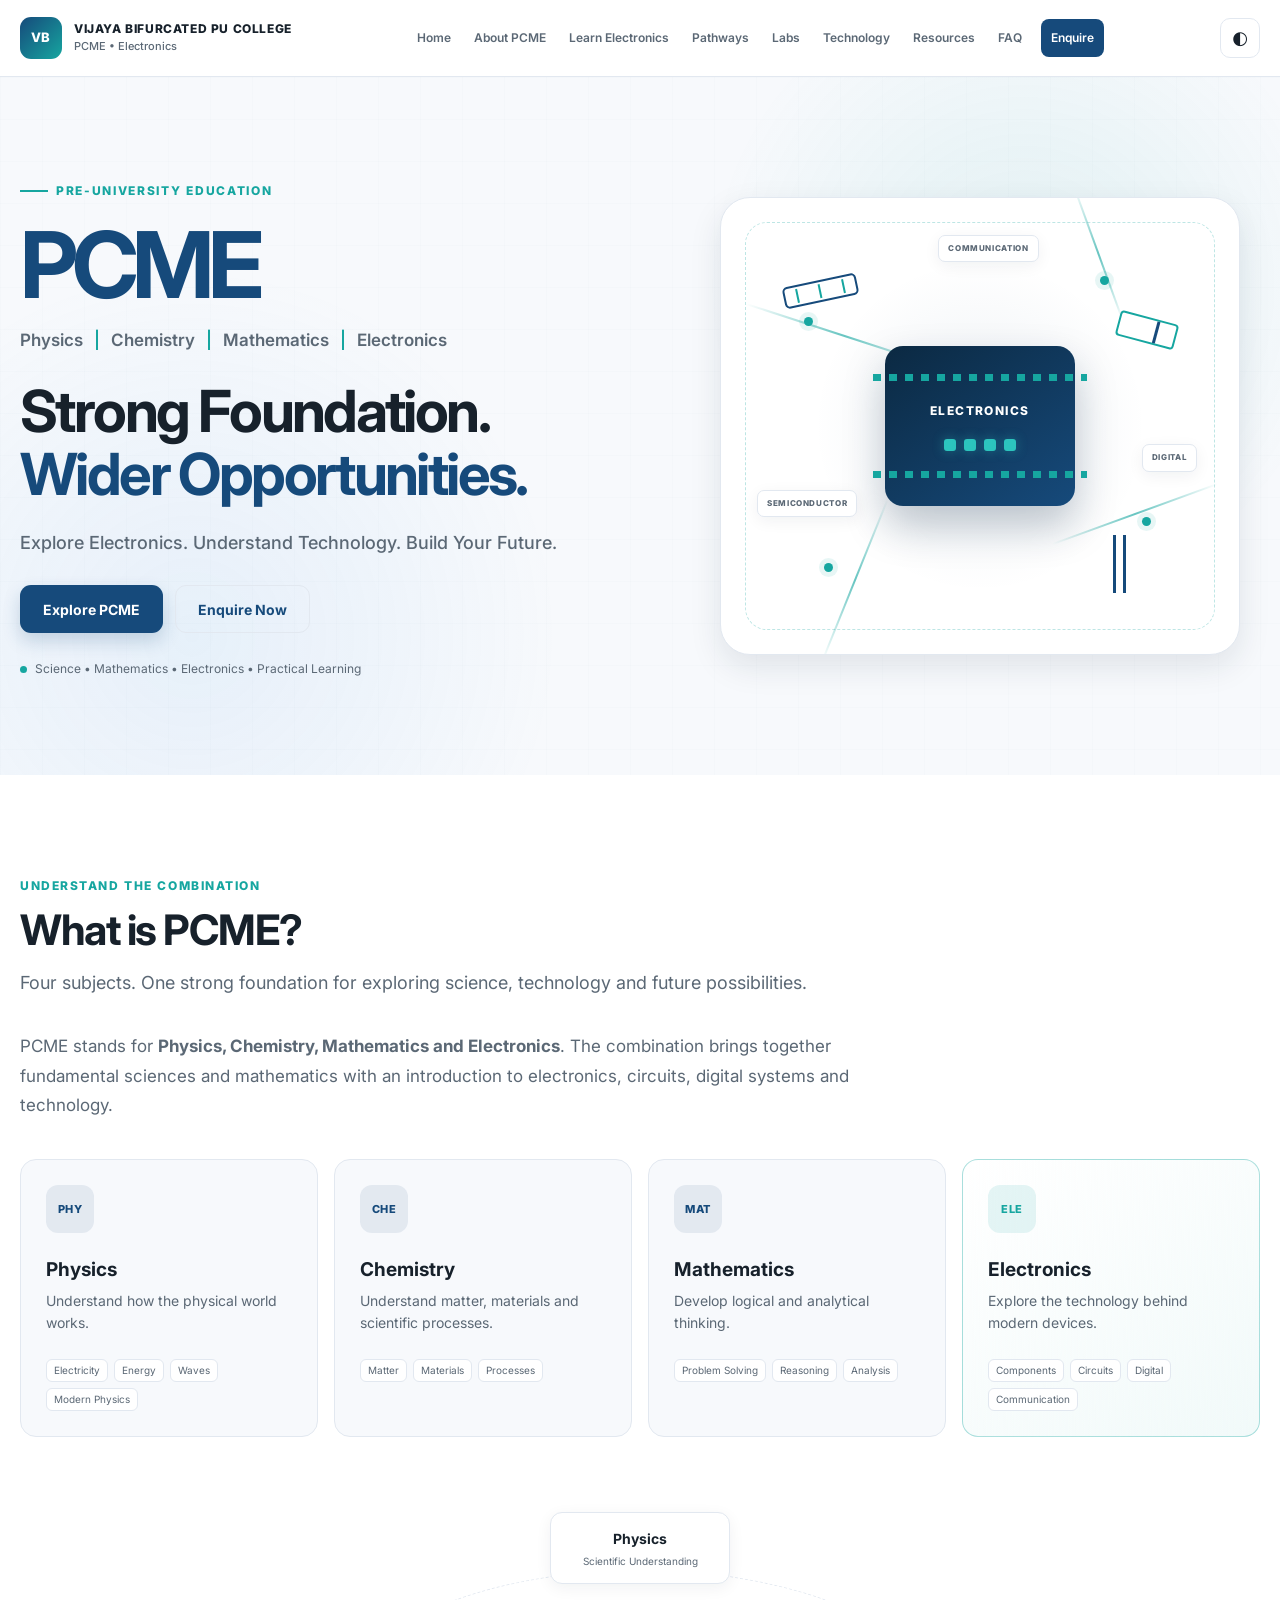
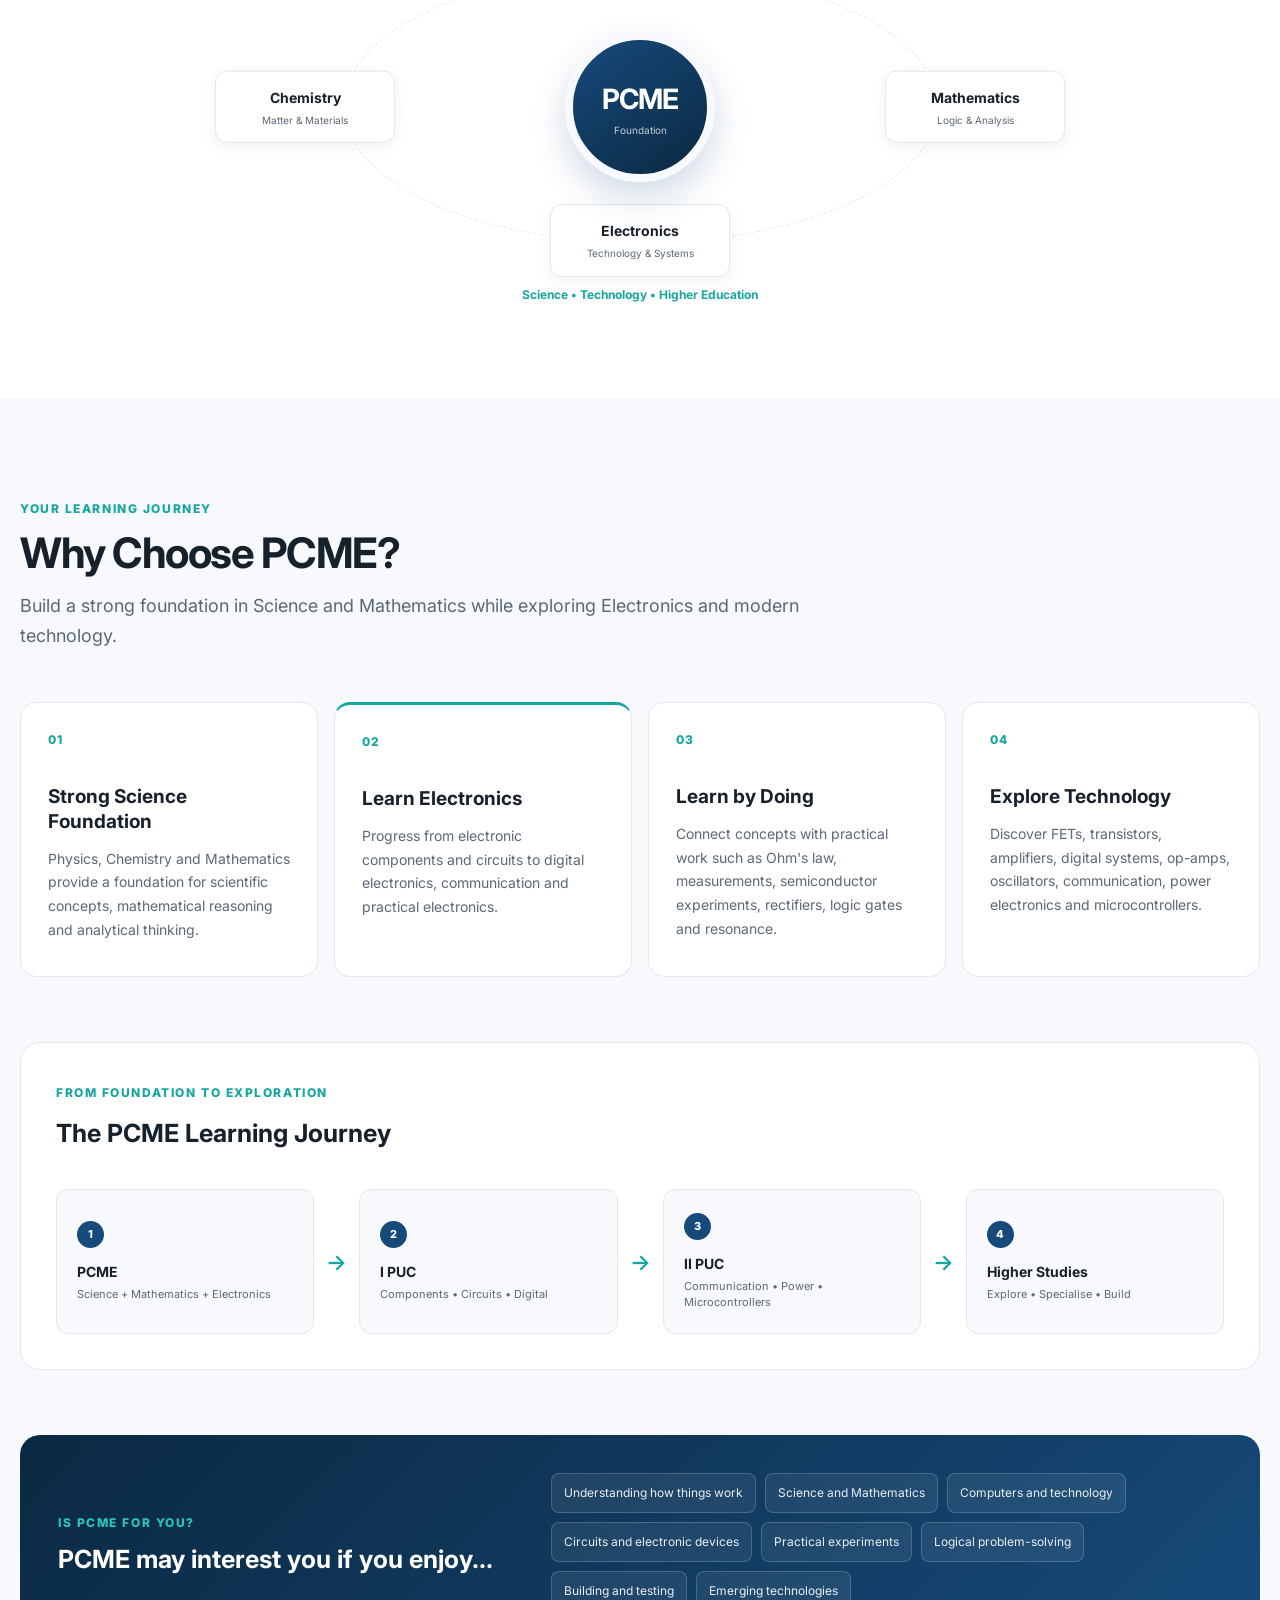
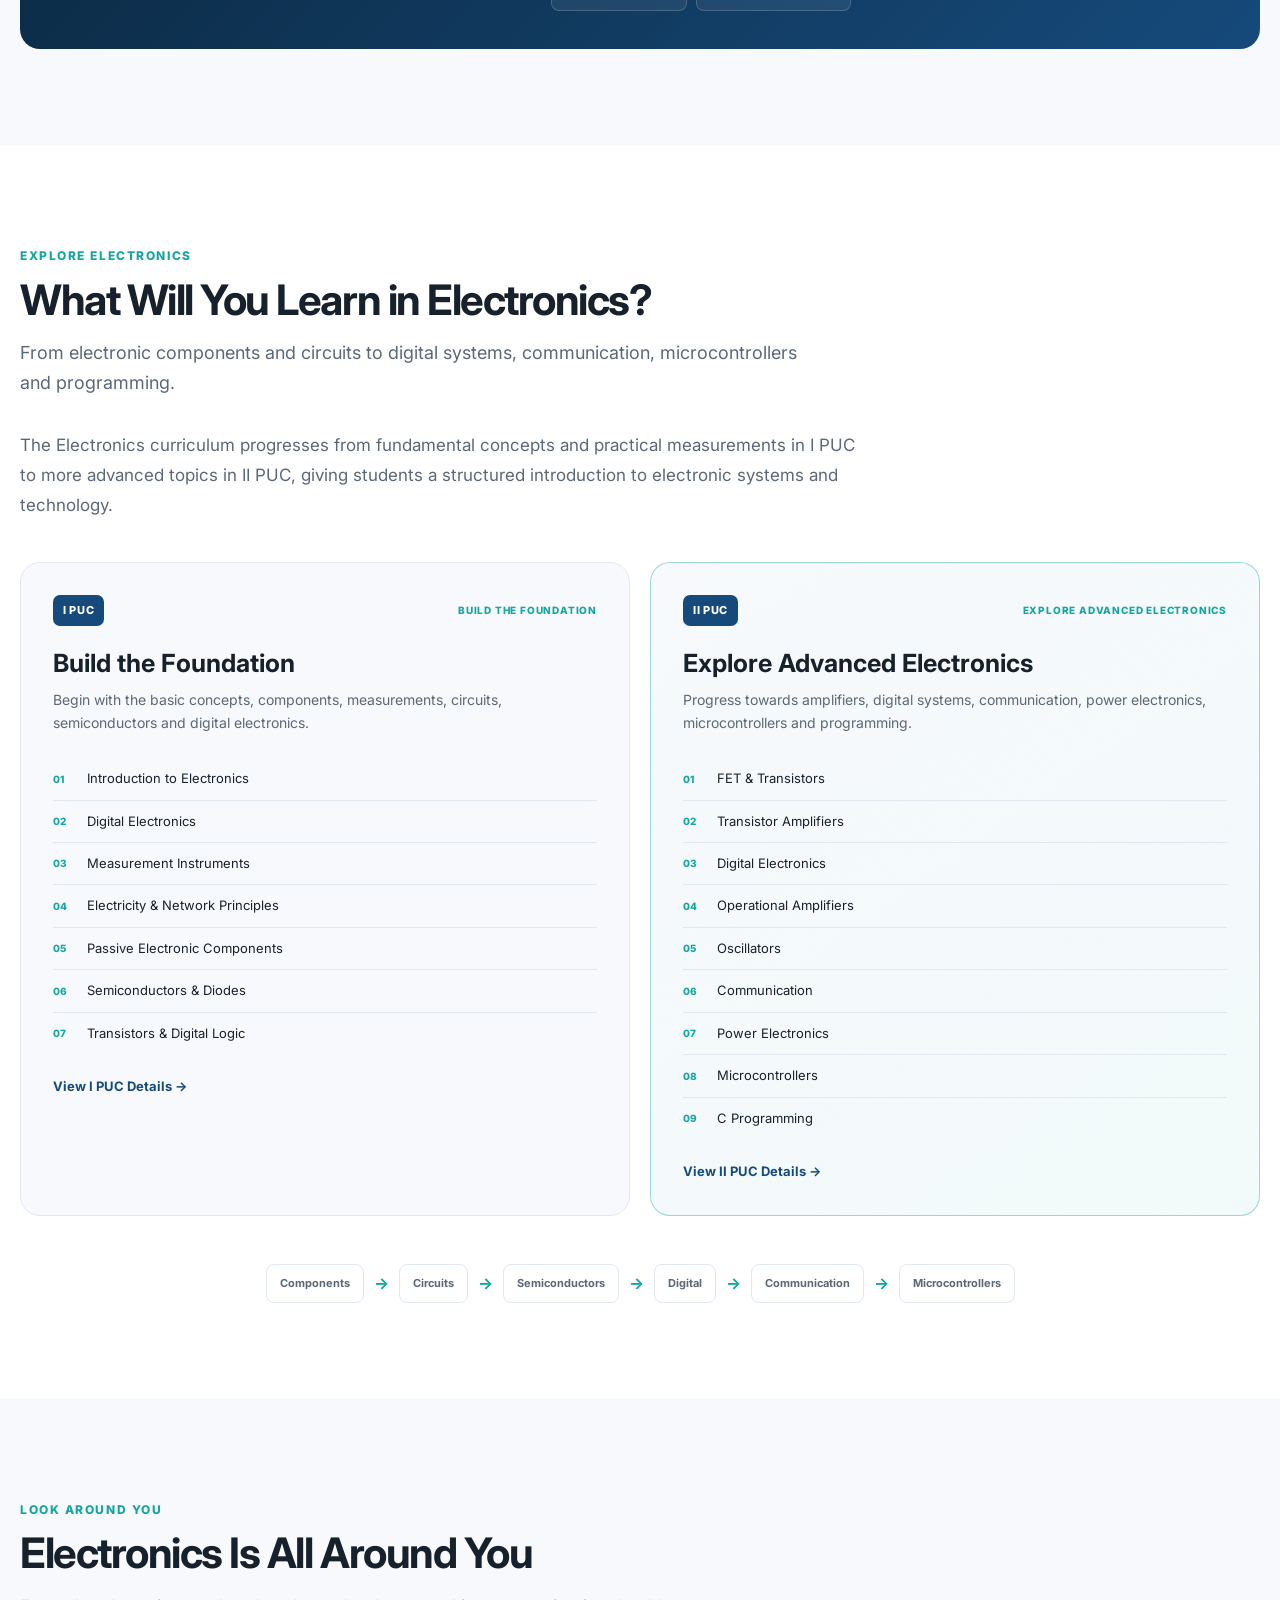
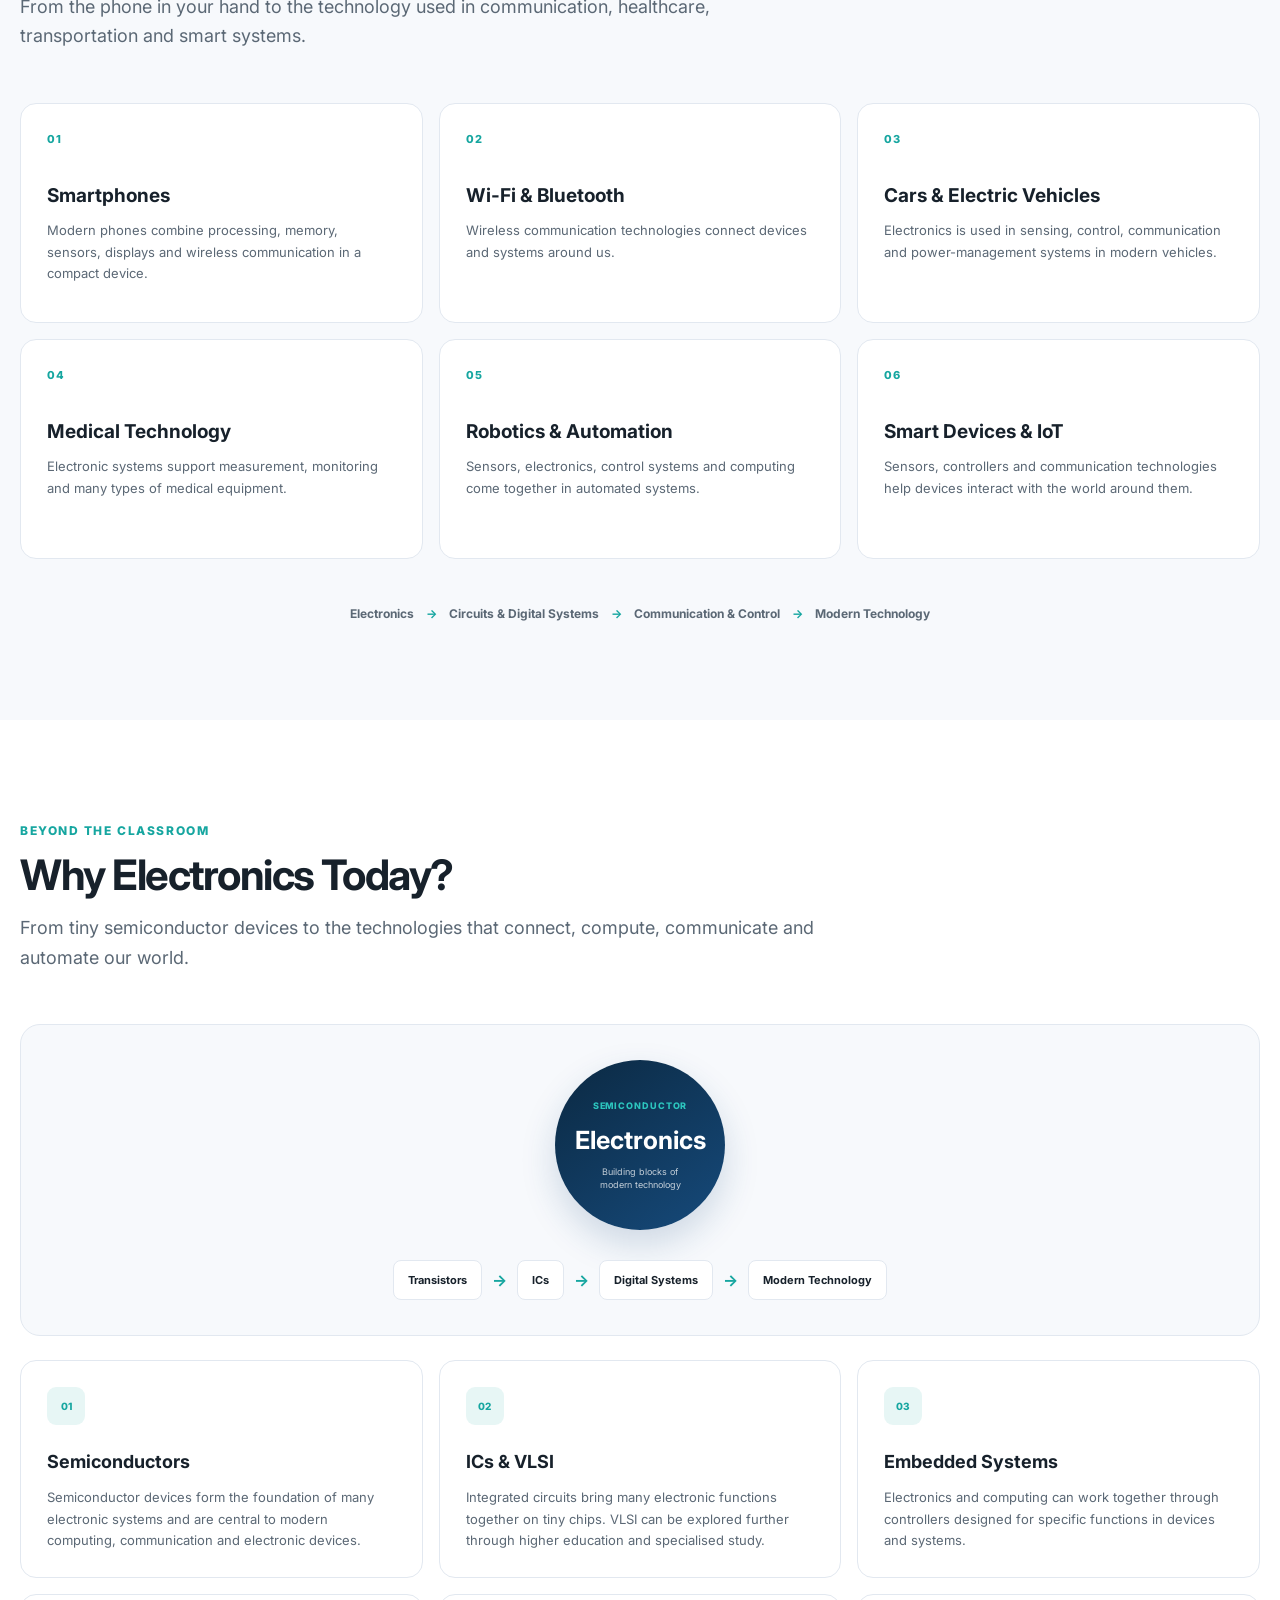
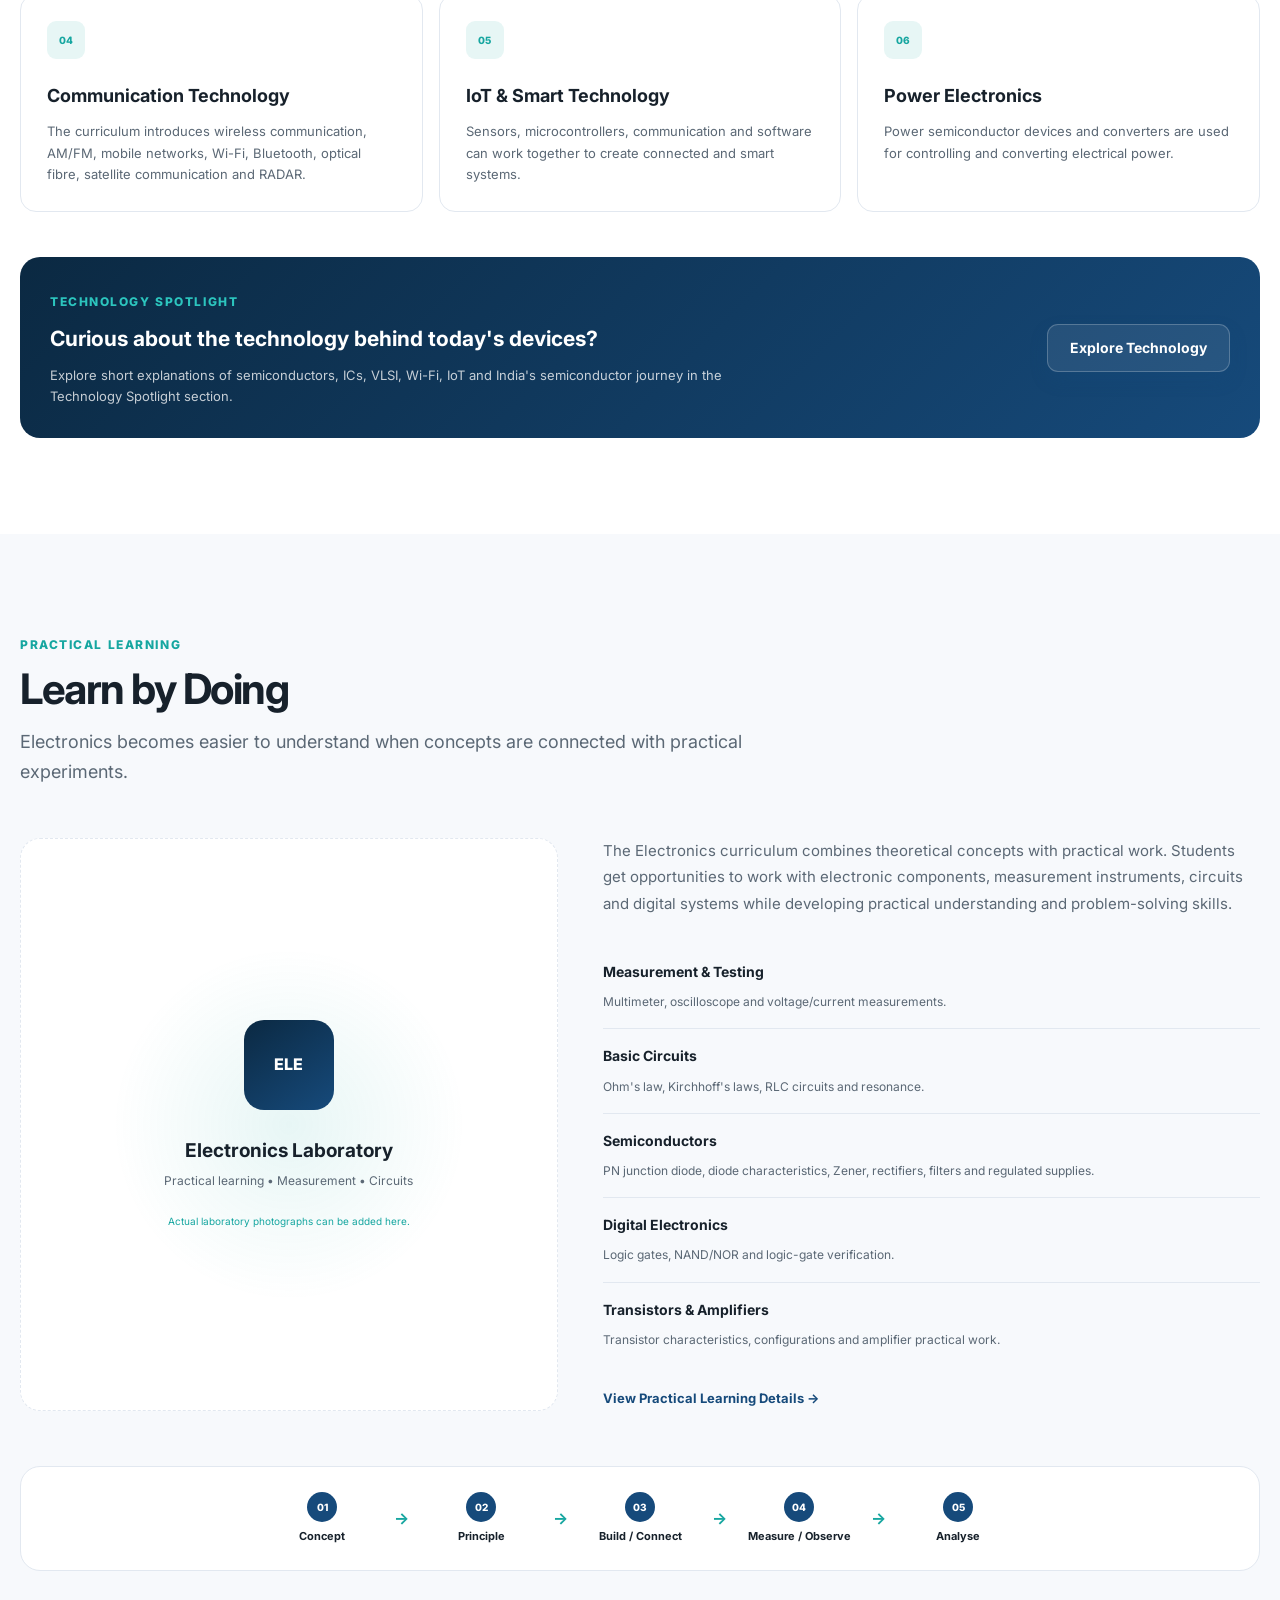
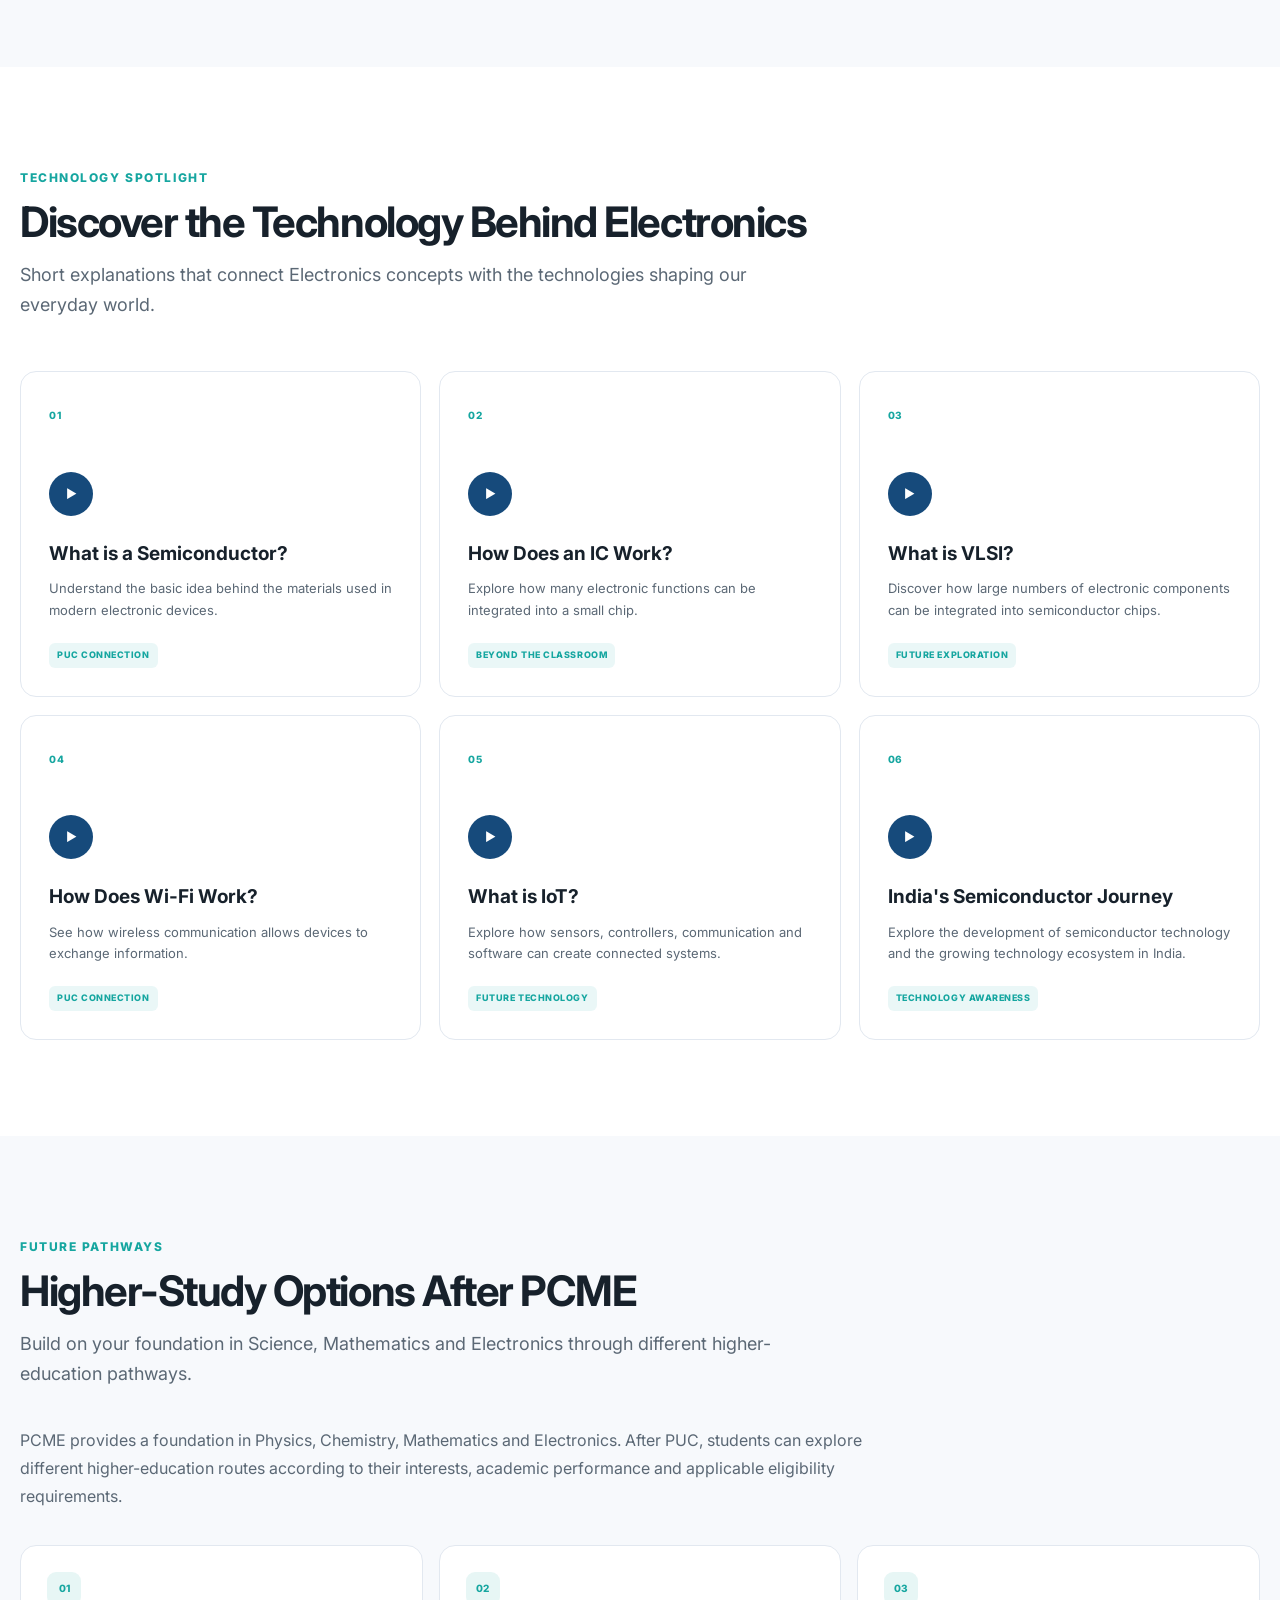
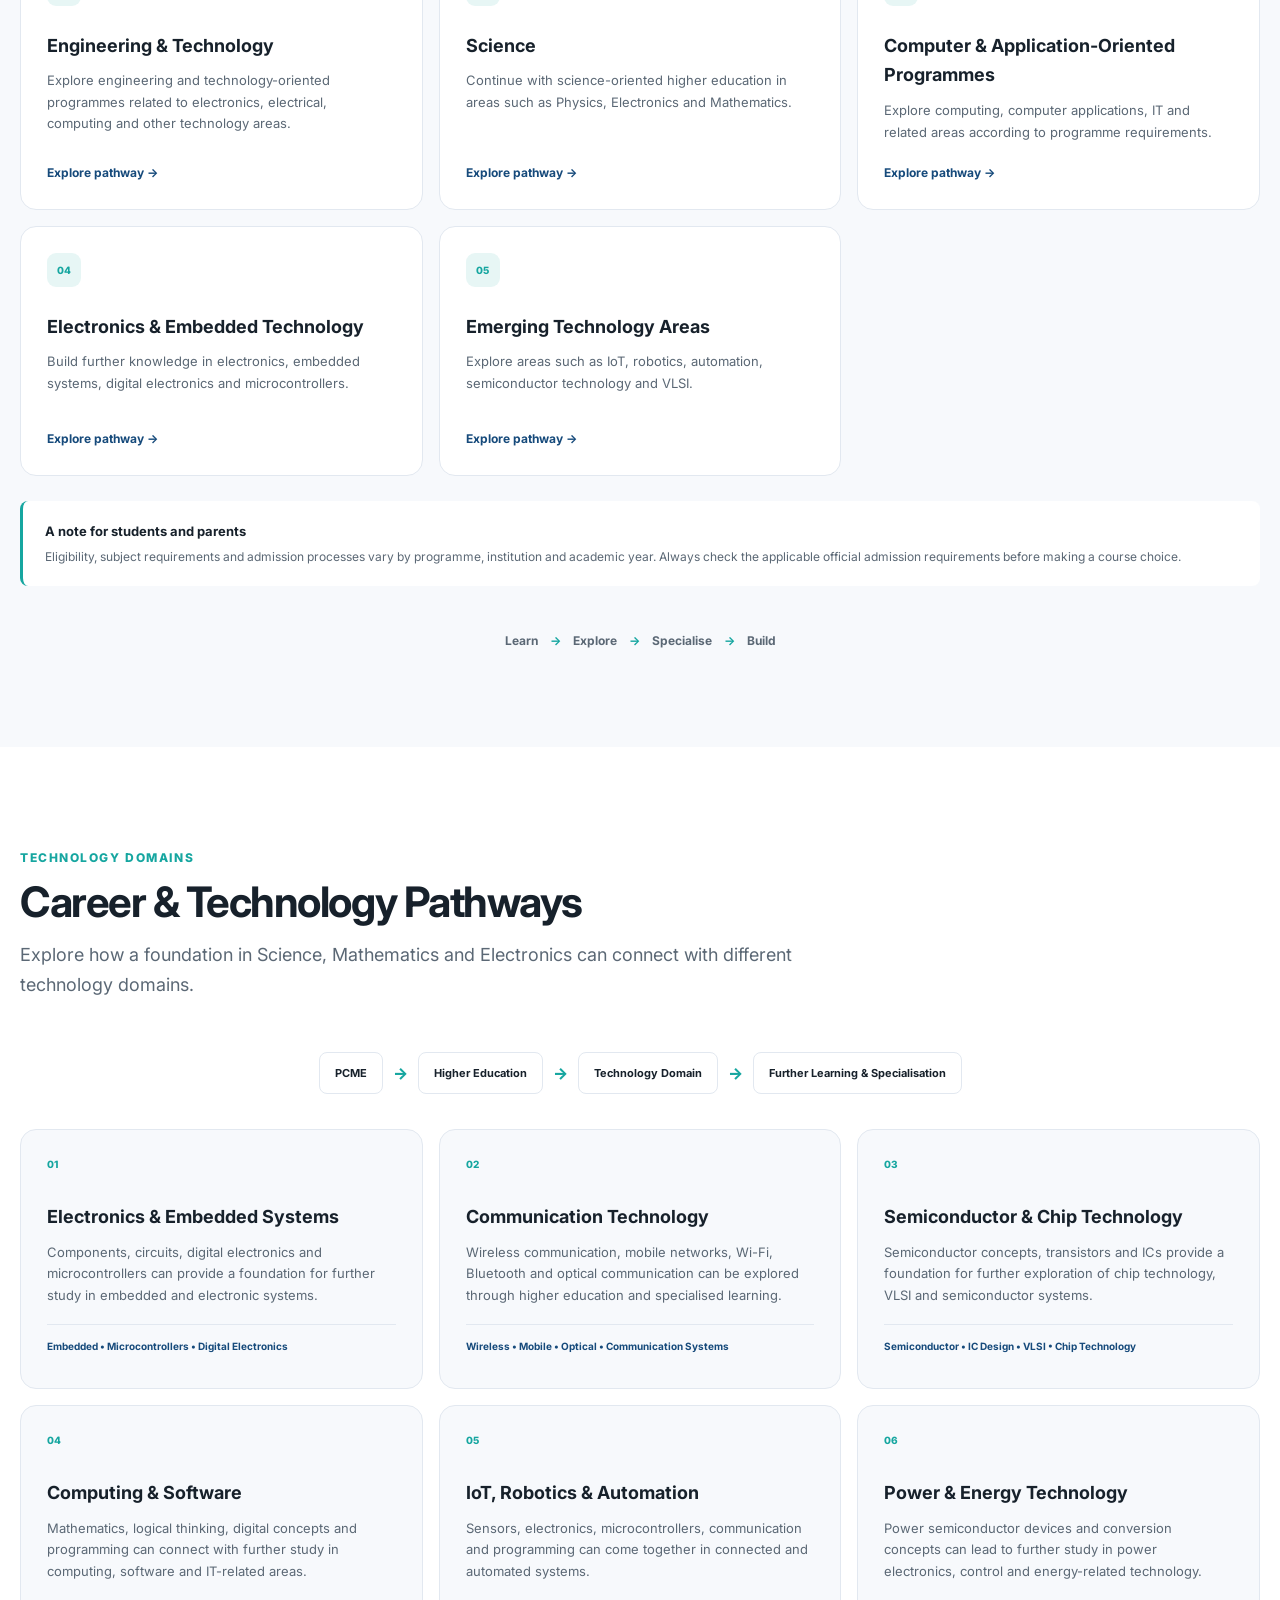
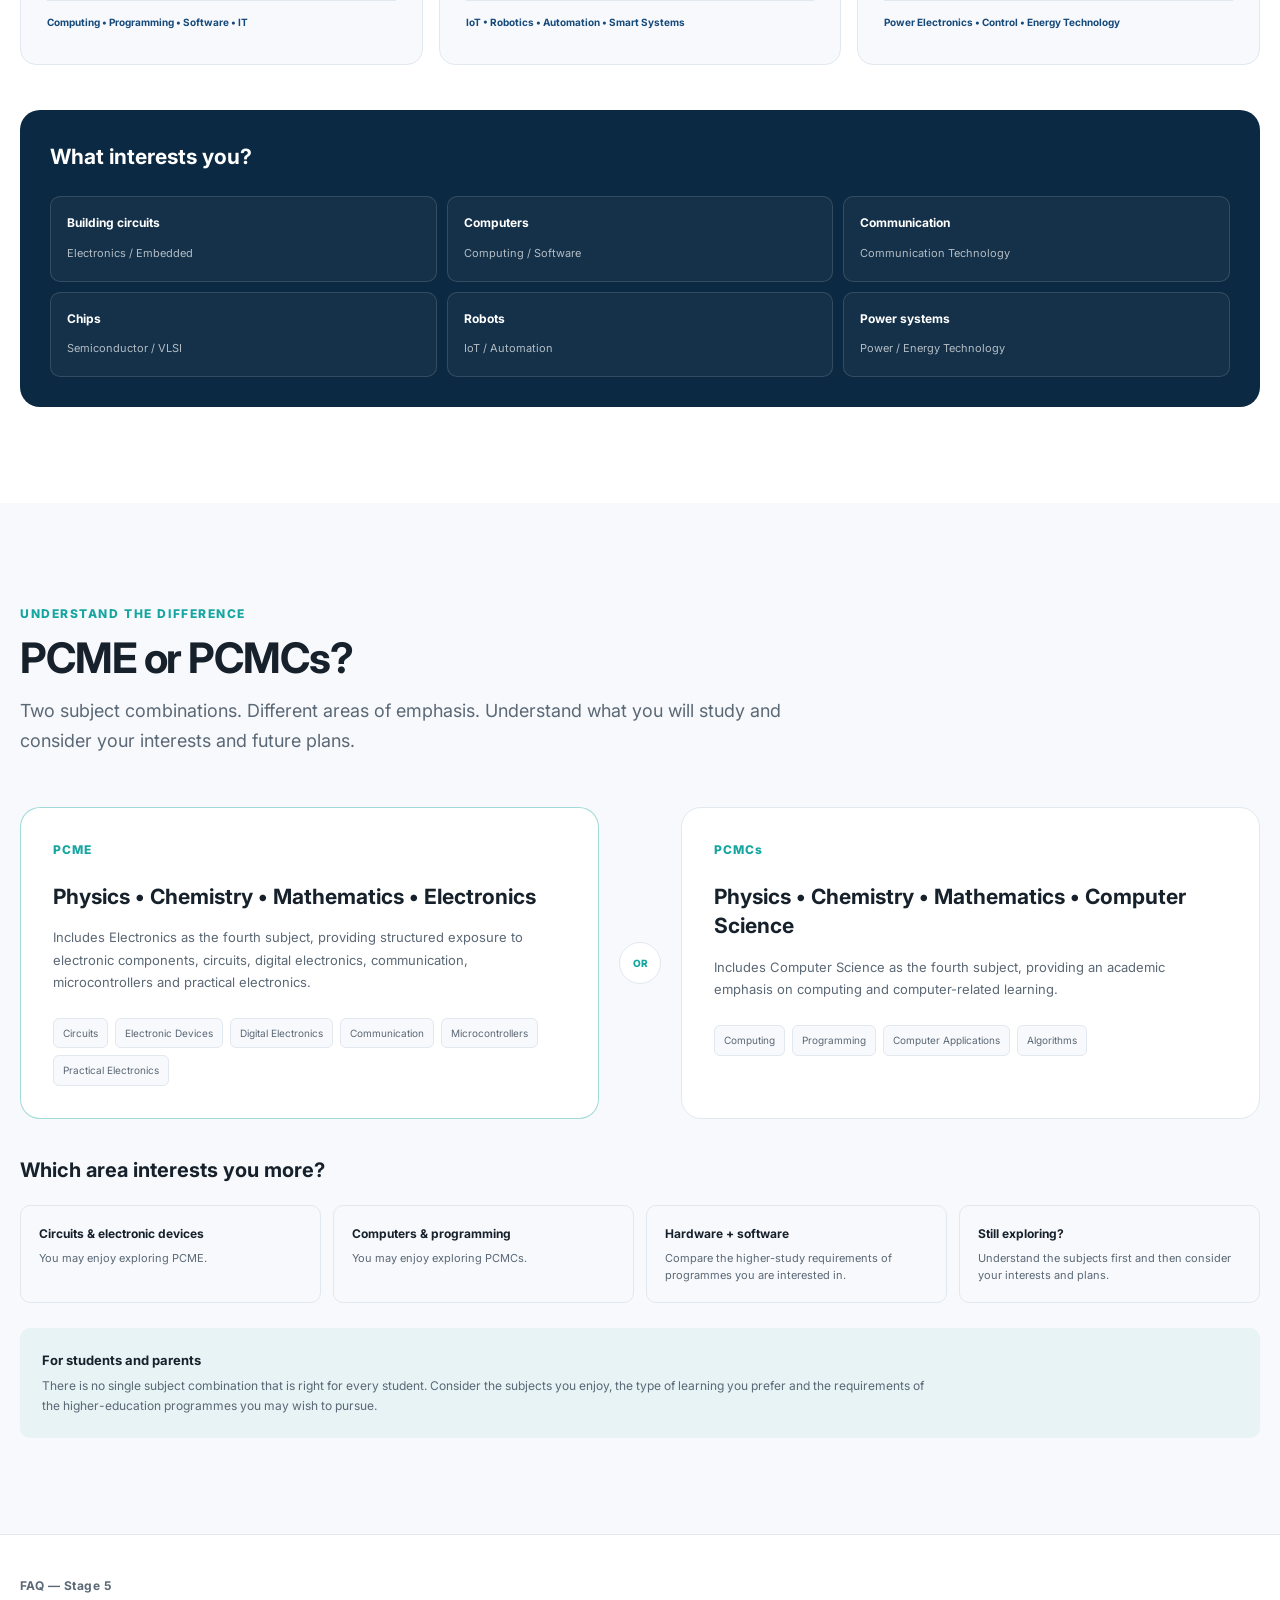
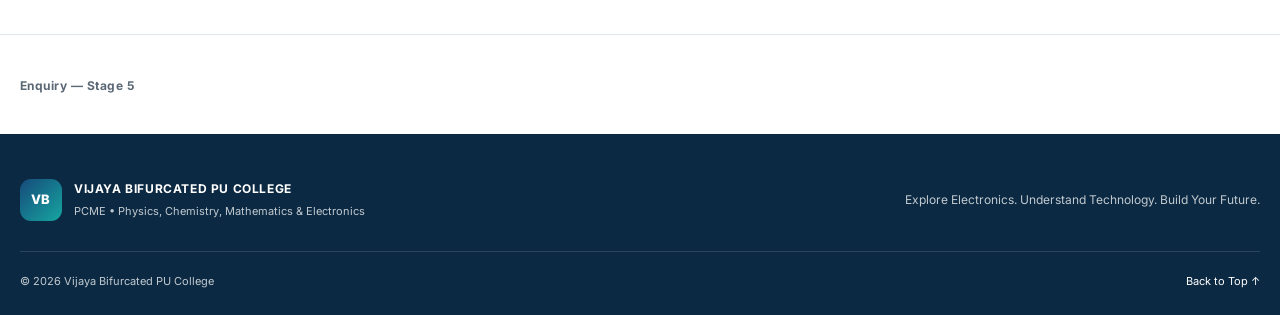
==== index.html @ caecdac5 "Add PCME website foundation" ====
<!DOCTYPE html>
<html lang="en">
<head>
    <meta charset="UTF-8">

    <meta name="viewport"
          content="width=device-width, initial-scale=1.0">

    <meta name="description"
          content="PCME – Physics, Chemistry, Mathematics and Electronics at Vijaya Bifurcated PU College. Explore Electronics, understand technology and discover higher-study pathways.">

    <meta name="theme-color" content="#164A7B">

    <title>
        PCME – Physics, Chemistry, Mathematics & Electronics | Vijaya Bifurcated PU College
    </title>

    <!-- Google Font -->
    <link rel="preconnect" href="https://fonts.googleapis.com">
    <link rel="preconnect" href="https://fonts.gstatic.com" crossorigin>

    <link href="https://fonts.googleapis.com/css2?family=Inter:wght@400;500;600;700;800&display=swap"
          rel="stylesheet">

    <!-- Main stylesheet -->
    <link rel="stylesheet" href="css/style.css">
</head>

<body>

    <!-- =========================================
         HEADER
    ========================================== -->

    <header class="site-header" id="site-header">

        <div class="container header-inner">

            <a href="#home" class="brand" aria-label="Vijaya Bifurcated PU College home">

                <div class="brand-mark">
                    VB
                </div>

                <div class="brand-text">
                    <span class="brand-title">
                        VIJAYA BIFURCATED PU COLLEGE
                    </span>

                    <span class="brand-subtitle">
                        PCME • Electronics
                    </span>
                </div>

            </a>


            <!-- Desktop Navigation -->

            <nav class="desktop-nav" aria-label="Main navigation">

                <a href="#home">Home</a>

                <a href="#about-pcme">About PCME</a>

                <a href="#learn-electronics">Learn Electronics</a>

                <a href="#pathways">Pathways</a>

                <a href="#lab">Labs</a>

                <a href="#technology">Technology</a>

                <a href="#resources">Resources</a>

                <a href="#faq">FAQ</a>

                <a href="#enquire" class="nav-enquire">
                    Enquire
                </a>

            </nav>


            <!-- Header Actions -->

            <div class="header-actions">

                <button
                    class="theme-toggle"
                    id="theme-toggle"
                    type="button"
                    aria-label="Change theme"
                    title="Change theme">

                    <span id="theme-icon">◐</span>

                </button>


                <button
                    class="menu-toggle"
                    id="menu-toggle"
                    type="button"
                    aria-label="Open navigation menu"
                    aria-expanded="false">

                    <span></span>
                    <span></span>
                    <span></span>

                </button>

            </div>

        </div>


        <!-- Mobile Navigation -->

        <nav class="mobile-nav" id="mobile-nav" aria-label="Mobile navigation">

            <a href="#home">Home</a>

            <a href="#about-pcme">About PCME</a>

            <a href="#learn-electronics">Learn Electronics</a>

            <a href="#pathways">Pathways</a>

            <a href="#lab">Labs</a>

            <a href="#technology">Technology</a>

            <a href="#resources">Resources</a>

            <a href="#faq">FAQ</a>

            <a href="#enquire" class="mobile-enquire">
                Enquire Now
            </a>

        </nav>

    </header>


    <main>

        <!-- =========================================
             HERO
        ========================================== -->

        <section class="hero section" id="home">

            <div class="container hero-grid">

                <div class="hero-content">

                    <div class="eyebrow">
                        PRE-UNIVERSITY EDUCATION
                    </div>

                    <h1>
                        PCME
                    </h1>

                    <p class="hero-subjects">
                        Physics <span>|</span>
                        Chemistry <span>|</span>
                        Mathematics <span>|</span>
                        Electronics
                    </p>

                    <h2>
                        Strong Foundation.
                        <span>Wider Opportunities.</span>
                    </h2>

                    <p class="hero-description">
                        Explore Electronics. Understand Technology.
                        Build Your Future.
                    </p>

                    <div class="hero-buttons">

                        <a href="#about-pcme" class="btn btn-primary">
                            Explore PCME
                        </a>

                        <a href="#enquire" class="btn btn-secondary">
                            Enquire Now
                        </a>

                    </div>

                    <div class="hero-note">
                        <span class="hero-note-dot"></span>
                        Science • Mathematics • Electronics • Practical Learning
                    </div>

                </div>


                <!-- Electronics Visual -->

                <div class="hero-visual" aria-hidden="true">

                    <div class="circuit-board">

                        <div class="circuit-line line-1"></div>
                        <div class="circuit-line line-2"></div>
                        <div class="circuit-line line-3"></div>
                        <div class="circuit-line line-4"></div>

                        <div class="node node-1"></div>
                        <div class="node node-2"></div>
                        <div class="node node-3"></div>
                        <div class="node node-4"></div>

                        <div class="chip">

                            <div class="chip-label">
                                ELECTRONICS
                            </div>

                            <div class="chip-core">
                                <span></span>
                                <span></span>
                                <span></span>
                                <span></span>
                            </div>

                        </div>


                        <div class="component resistor">
                            <span></span>
                            <span></span>
                            <span></span>
                        </div>

                        <div class="component capacitor">
                            <span></span>
                            <span></span>
                        </div>

                        <div class="component diode">
                            <span></span>
                        </div>


                        <div class="floating-label label-semiconductor">
                            SEMICONDUCTOR
                        </div>

                        <div class="floating-label label-digital">
                            DIGITAL
                        </div>

                        <div class="floating-label label-communication">
                            COMMUNICATION
                        </div>

                    </div>

                </div>

            </div>

        </section>


        <!-- =========================================
             WHAT IS PCME
        ========================================== -->

        <section class="section section-light" id="about-pcme">

            <div class="container">

                <div class="section-heading">

                    <div class="section-kicker">
                        UNDERSTAND THE COMBINATION
                    </div>

                    <h2>
                        What is PCME?
                    </h2>

                    <p>
                        Four subjects. One strong foundation for exploring
                        science, technology and future possibilities.
                    </p>

                </div>


                <div class="pcme-intro">

                    <p>
                        PCME stands for <strong>Physics, Chemistry,
                        Mathematics and Electronics</strong>. The combination
                        brings together fundamental sciences and mathematics
                        with an introduction to electronics, circuits,
                        digital systems and technology.
                    </p>

                </div>


                <div class="subject-grid">

                    <!-- Physics -->

                    <article class="subject-card">

                        <div class="subject-icon">
                            PHY
                        </div>

                        <div>

                            <h3>
                                Physics
                            </h3>

                            <p>
                                Understand how the physical world works.
                            </p>

                            <div class="subject-tags">
                                <span>Electricity</span>
                                <span>Energy</span>
                                <span>Waves</span>
                                <span>Modern Physics</span>
                            </div>

                        </div>

                    </article>


                    <!-- Chemistry -->

                    <article class="subject-card">

                        <div class="subject-icon">
                            CHE
                        </div>

                        <div>

                            <h3>
                                Chemistry
                            </h3>

                            <p>
                                Understand matter, materials and scientific
                                processes.
                            </p>

                            <div class="subject-tags">
                                <span>Matter</span>
                                <span>Materials</span>
                                <span>Processes</span>
                            </div>

                        </div>

                    </article>


                    <!-- Mathematics -->

                    <article class="subject-card">

                        <div class="subject-icon">
                            MAT
                        </div>

                        <div>

                            <h3>
                                Mathematics
                            </h3>

                            <p>
                                Develop logical and analytical thinking.
                            </p>

                            <div class="subject-tags">
                                <span>Problem Solving</span>
                                <span>Reasoning</span>
                                <span>Analysis</span>
                            </div>

                        </div>

                    </article>


                    <!-- Electronics -->

                    <article class="subject-card subject-card-featured">

                        <div class="subject-icon electronics-icon">
                            ELE
                        </div>

                        <div>

                            <h3>
                                Electronics
                            </h3>

                            <p>
                                Explore the technology behind modern devices.
                            </p>

                            <div class="subject-tags">
                                <span>Components</span>
                                <span>Circuits</span>
                                <span>Digital</span>
                                <span>Communication</span>
                            </div>

                        </div>

                    </article>

                </div>


                <!-- PCME Journey -->

                <div class="pcme-journey">

                    <div class="journey-center">
                        <strong>PCME</strong>
                        <span>Foundation</span>
                    </div>

                    <div class="journey-item journey-top">
                        <strong>Physics</strong>
                        <span>Scientific Understanding</span>
                    </div>

                    <div class="journey-item journey-left">
                        <strong>Chemistry</strong>
                        <span>Matter & Materials</span>
                    </div>

                    <div class="journey-item journey-right">
                        <strong>Mathematics</strong>
                        <span>Logic & Analysis</span>
                    </div>

                    <div class="journey-item journey-bottom">
                        <strong>Electronics</strong>
                        <span>Technology & Systems</span>
                    </div>

                    <div class="journey-result">
                        Science • Technology • Higher Education
                    </div>

                </div>

            </div>

        </section>


        <!-- =========================================
             WHY CHOOSE PCME
        ========================================== -->

        <section class="section" id="why-pcme">

            <div class="container">

                <div class="section-heading">

                    <div class="section-kicker">
                        YOUR LEARNING JOURNEY
                    </div>

                    <h2>
                        Why Choose PCME?
                    </h2>

                    <p>
                        Build a strong foundation in Science and Mathematics
                        while exploring Electronics and modern technology.
                    </p>

                </div>


                <div class="feature-grid">

                    <article class="feature-card">

                        <div class="feature-number">
                            01
                        </div>

                        <h3>
                            Strong Science Foundation
                        </h3>

                        <p>
                            Physics, Chemistry and Mathematics provide a
                            foundation for scientific concepts, mathematical
                            reasoning and analytical thinking.
                        </p>

                    </article>


                    <article class="feature-card feature-card-accent">

                        <div class="feature-number">
                            02
                        </div>

                        <h3>
                            Learn Electronics
                        </h3>

                        <p>
                            Progress from electronic components and circuits
                            to digital electronics, communication and
                            practical electronics.
                        </p>

                    </article>


                    <article class="feature-card">

                        <div class="feature-number">
                            03
                        </div>

                        <h3>
                            Learn by Doing
                        </h3>

                        <p>
                            Connect concepts with practical work such as
                            Ohm's law, measurements, semiconductor
                            experiments, rectifiers, logic gates and
                            resonance.
                        </p>

                    </article>


                    <article class="feature-card">

                        <div class="feature-number">
                            04
                        </div>

                        <h3>
                            Explore Technology
                        </h3>

                        <p>
                            Discover FETs, transistors, amplifiers, digital
                            systems, op-amps, oscillators, communication,
                            power electronics and microcontrollers.
                        </p>

                    </article>

                </div>


                <!-- Learning Progression -->

                <div class="learning-path">

                    <div class="learning-path-header">

                        <div>
                            <div class="section-kicker">
                                FROM FOUNDATION TO EXPLORATION
                            </div>

                            <h3>
                                The PCME Learning Journey
                            </h3>
                        </div>

                    </div>


                    <div class="path-flow">

                        <div class="path-step">
                            <span class="path-dot">1</span>
                            <strong>PCME</strong>
                            <small>
                                Science + Mathematics + Electronics
                            </small>
                        </div>

                        <div class="path-arrow">→</div>

                        <div class="path-step">
                            <span class="path-dot">2</span>
                            <strong>I PUC</strong>
                            <small>
                                Components • Circuits • Digital
                            </small>
                        </div>

                        <div class="path-arrow">→</div>

                        <div class="path-step">
                            <span class="path-dot">3</span>
                            <strong>II PUC</strong>
                            <small>
                                Communication • Power • Microcontrollers
                            </small>
                        </div>

                        <div class="path-arrow">→</div>

                        <div class="path-step">
                            <span class="path-dot">4</span>
                            <strong>Higher Studies</strong>
                            <small>
                                Explore • Specialise • Build
                            </small>
                        </div>

                    </div>

                </div>


                <!-- Student Fit -->

                <div class="student-fit">

                    <div class="student-fit-content">

                        <div class="section-kicker">
                            IS PCME FOR YOU?
                        </div>

                        <h3>
                            PCME may interest you if you enjoy...
                        </h3>

                    </div>


                    <div class="interest-list">

                        <span>Understanding how things work</span>

                        <span>Science and Mathematics</span>

                        <span>Computers and technology</span>

                        <span>Circuits and electronic devices</span>

                        <span>Practical experiments</span>

                        <span>Logical problem-solving</span>

                        <span>Building and testing</span>

                        <span>Emerging technologies</span>

                    </div>

                </div>

            </div>

        </section>


       <!-- =========================================
     STAGE 2 — WHAT WILL YOU LEARN?
========================================== -->

<section class="section section-light" id="learn-electronics">

    <div class="container">

        <div class="section-heading">

            <div class="section-kicker">
                EXPLORE ELECTRONICS
            </div>

            <h2>
                What Will You Learn in Electronics?
            </h2>

            <p>
                From electronic components and circuits to digital systems,
                communication, microcontrollers and programming.
            </p>

        </div>


        <div class="learning-intro">

            <p>
                The Electronics curriculum progresses from fundamental
                concepts and practical measurements in I PUC to more
                advanced topics in II PUC, giving students a structured
                introduction to electronic systems and technology.
            </p>

        </div>


        <div class="pu-level-grid">

            <!-- I PUC -->

            <article class="pu-level-card">

                <div class="pu-level-top">

                    <span class="pu-badge">
                        I PUC
                    </span>

                    <span class="pu-label">
                        BUILD THE FOUNDATION
                    </span>

                </div>


                <h3>
                    Build the Foundation
                </h3>

                <p>
                    Begin with the basic concepts, components, measurements,
                    circuits, semiconductors and digital electronics.
                </p>


                <ul class="topic-list">

                    <li>
                        <span>01</span>
                        Introduction to Electronics
                    </li>

                    <li>
                        <span>02</span>
                        Digital Electronics
                    </li>

                    <li>
                        <span>03</span>
                        Measurement Instruments
                    </li>

                    <li>
                        <span>04</span>
                        Electricity & Network Principles
                    </li>

                    <li>
                        <span>05</span>
                        Passive Electronic Components
                    </li>

                    <li>
                        <span>06</span>
                        Semiconductors & Diodes
                    </li>

                    <li>
                        <span>07</span>
                        Transistors & Digital Logic
                    </li>

                </ul>


                <button
                    class="text-button modal-trigger"
                    data-modal="ipuc-modal">

                    View I PUC Details →
                    
                </button>

            </article>


            <!-- II PUC -->

            <article class="pu-level-card pu-level-card-featured">

                <div class="pu-level-top">

                    <span class="pu-badge">
                        II PUC
                    </span>

                    <span class="pu-label">
                        EXPLORE ADVANCED ELECTRONICS
                    </span>

                </div>


                <h3>
                    Explore Advanced Electronics
                </h3>

                <p>
                    Progress towards amplifiers, digital systems,
                    communication, power electronics, microcontrollers
                    and programming.
                </p>


                <ul class="topic-list">

                    <li>
                        <span>01</span>
                        FET & Transistors
                    </li>

                    <li>
                        <span>02</span>
                        Transistor Amplifiers
                    </li>

                    <li>
                        <span>03</span>
                        Digital Electronics
                    </li>

                    <li>
                        <span>04</span>
                        Operational Amplifiers
                    </li>

                    <li>
                        <span>05</span>
                        Oscillators
                    </li>

                    <li>
                        <span>06</span>
                        Communication
                    </li>

                    <li>
                        <span>07</span>
                        Power Electronics
                    </li>

                    <li>
                        <span>08</span>
                        Microcontrollers
                    </li>

                    <li>
                        <span>09</span>
                        C Programming
                    </li>

                </ul>


                <button
                    class="text-button modal-trigger"
                    data-modal="iipuc-modal">

                    View II PUC Details →

                </button>

            </article>

        </div>


        <div class="electronics-chain">

            <div class="chain-item">
                Components
            </div>

            <span>→</span>

            <div class="chain-item">
                Circuits
            </div>

            <span>→</span>

            <div class="chain-item">
                Semiconductors
            </div>

            <span>→</span>

            <div class="chain-item">
                Digital
            </div>

            <span>→</span>

            <div class="chain-item">
                Communication
            </div>

            <span>→</span>

            <div class="chain-item">
                Microcontrollers
            </div>

        </div>

    </div>

</section>


<!-- =========================================
     ELECTRONICS AROUND YOU
========================================== -->

<section class="section" id="electronics-around-you">

    <div class="container">

        <div class="section-heading">

            <div class="section-kicker">
                LOOK AROUND YOU
            </div>

            <h2>
                Electronics Is All Around You
            </h2>

            <p>
                From the phone in your hand to the technology used in
                communication, healthcare, transportation and smart systems.
            </p>

        </div>


        <div class="around-grid">

            <article class="around-card">

                <div class="around-number">
                    01
                </div>

                <h3>
                    Smartphones
                </h3>

                <p>
                    Modern phones combine processing, memory, sensors,
                    displays and wireless communication in a compact device.
                </p>

            </article>


            <article class="around-card">

                <div class="around-number">
                    02
                </div>

                <h3>
                    Wi-Fi & Bluetooth
                </h3>

                <p>
                    Wireless communication technologies connect devices
                    and systems around us.
                </p>

            </article>


            <article class="around-card">

                <div class="around-number">
                    03
                </div>

                <h3>
                    Cars & Electric Vehicles
                </h3>

                <p>
                    Electronics is used in sensing, control, communication
                    and power-management systems in modern vehicles.
                </p>

            </article>


            <article class="around-card">

                <div class="around-number">
                    04
                </div>

                <h3>
                    Medical Technology
                </h3>

                <p>
                    Electronic systems support measurement, monitoring
                    and many types of medical equipment.
                </p>

            </article>


            <article class="around-card">

                <div class="around-number">
                    05
                </div>

                <h3>
                    Robotics & Automation
                </h3>

                <p>
                    Sensors, electronics, control systems and computing
                    come together in automated systems.
                </p>

            </article>


            <article class="around-card">

                <div class="around-number">
                    06
                </div>

                <h3>
                    Smart Devices & IoT
                </h3>

                <p>
                    Sensors, controllers and communication technologies
                    help devices interact with the world around them.
                </p>

            </article>

        </div>


        <div class="around-flow">

            <span>Electronics</span>
            <b>→</b>
            <span>Circuits & Digital Systems</span>
            <b>→</b>
            <span>Communication & Control</span>
            <b>→</b>
            <span>Modern Technology</span>

        </div>

    </div>

</section>


<!-- =========================================
     WHY ELECTRONICS TODAY
========================================== -->

<section class="section section-light" id="why-electronics">

    <div class="container">

        <div class="section-heading">

            <div class="section-kicker">
                BEYOND THE CLASSROOM
            </div>

            <h2>
                Why Electronics Today?
            </h2>

            <p>
                From tiny semiconductor devices to the technologies that
                connect, compute, communicate and automate our world.
            </p>

        </div>


        <div class="technology-core">

            <div class="technology-core-main">

                <span>
                    SEMICONDUCTOR
                </span>

                <strong>
                    Electronics
                </strong>

                <small>
                    Building blocks of modern technology
                </small>

            </div>


            <div class="technology-core-flow">

                <div>
                    Transistors
                </div>

                <span>→</span>

                <div>
                    ICs
                </div>

                <span>→</span>

                <div>
                    Digital Systems
                </div>

                <span>→</span>

                <div>
                    Modern Technology
                </div>

            </div>

        </div>


        <div class="technology-grid">

            <article class="technology-card">

                <span class="technology-icon">
                    01
                </span>

                <h3>
                    Semiconductors
                </h3>

                <p>
                    Semiconductor devices form the foundation of many
                    electronic systems and are central to modern computing,
                    communication and electronic devices.
                </p>

            </article>


            <article class="technology-card">

                <span class="technology-icon">
                    02
                </span>

                <h3>
                    ICs & VLSI
                </h3>

                <p>
                    Integrated circuits bring many electronic functions
                    together on tiny chips. VLSI can be explored further
                    through higher education and specialised study.
                </p>

            </article>


            <article class="technology-card">

                <span class="technology-icon">
                    03
                </span>

                <h3>
                    Embedded Systems
                </h3>

                <p>
                    Electronics and computing can work together through
                    controllers designed for specific functions in devices
                    and systems.
                </p>

            </article>


            <article class="technology-card">

                <span class="technology-icon">
                    04
                </span>

                <h3>
                    Communication Technology
                </h3>

                <p>
                    The curriculum introduces wireless communication,
                    AM/FM, mobile networks, Wi-Fi, Bluetooth, optical fibre,
                    satellite communication and RADAR.
                </p>

            </article>


            <article class="technology-card">

                <span class="technology-icon">
                    05
                </span>

                <h3>
                    IoT & Smart Technology
                </h3>

                <p>
                    Sensors, microcontrollers, communication and software
                    can work together to create connected and smart systems.
                </p>

            </article>


            <article class="technology-card">

                <span class="technology-icon">
                    06
                </span>

                <h3>
                    Power Electronics
                </h3>

                <p>
                    Power semiconductor devices and converters are used
                    for controlling and converting electrical power.
                </p>

            </article>

        </div>


        <div class="technology-note">

            <div>

                <div class="section-kicker">
                    TECHNOLOGY SPOTLIGHT
                </div>

                <h3>
                    Curious about the technology behind today's devices?
                </h3>

                <p>
                    Explore short explanations of semiconductors, ICs,
                    VLSI, Wi-Fi, IoT and India's semiconductor journey
                    in the Technology Spotlight section.
                </p>

            </div>

            <a
                href="#technology"
                class="btn btn-primary">

                Explore Technology

            </a>

        </div>

    </div>

</section>


<!-- =========================================
     LEARN BY DOING — LAB
========================================== -->

<section class="section" id="lab">

    <div class="container">

        <div class="section-heading">

            <div class="section-kicker">
                PRACTICAL LEARNING
            </div>

            <h2>
                Learn by Doing
            </h2>

            <p>
                Electronics becomes easier to understand when concepts are
                connected with practical experiments.
            </p>

        </div>


        <div class="lab-layout">

            <div class="lab-visual">

                <div class="lab-placeholder">

                    <div class="lab-placeholder-chip">
                        ELE
                    </div>

                    <strong>
                        Electronics Laboratory
                    </strong>

                    <span>
                        Practical learning • Measurement • Circuits
                    </span>

                    <small>
                        Actual laboratory photographs can be added here.
                    </small>

                </div>

            </div>


            <div class="lab-content">

                <p>
                    The Electronics curriculum combines theoretical concepts
                    with practical work. Students get opportunities to work
                    with electronic components, measurement instruments,
                    circuits and digital systems while developing practical
                    understanding and problem-solving skills.
                </p>


                <div class="lab-list">

                    <div class="lab-item">

                        <strong>
                            Measurement & Testing
                        </strong>

                        <span>
                            Multimeter, oscilloscope and voltage/current
                            measurements.
                        </span>

                    </div>


                    <div class="lab-item">

                        <strong>
                            Basic Circuits
                        </strong>

                        <span>
                            Ohm's law, Kirchhoff's laws, RLC circuits
                            and resonance.
                        </span>

                    </div>


                    <div class="lab-item">

                        <strong>
                            Semiconductors
                        </strong>

                        <span>
                            PN junction diode, diode characteristics,
                            Zener, rectifiers, filters and regulated supplies.
                        </span>

                    </div>


                    <div class="lab-item">

                        <strong>
                            Digital Electronics
                        </strong>

                        <span>
                            Logic gates, NAND/NOR and logic-gate verification.
                        </span>

                    </div>


                    <div class="lab-item">

                        <strong>
                            Transistors & Amplifiers
                        </strong>

                        <span>
                            Transistor characteristics, configurations
                            and amplifier practical work.
                        </span>

                    </div>

                </div>


                <button
                    class="text-button modal-trigger"
                    data-modal="practical-modal">

                    View Practical Learning Details →

                </button>

            </div>

        </div>


        <div class="concept-to-circuit">

            <div class="concept-step">
                <span>01</span>
                <strong>Concept</strong>
            </div>

            <b>→</b>

            <div class="concept-step">
                <span>02</span>
                <strong>Principle</strong>
            </div>

            <b>→</b>

            <div class="concept-step">
                <span>03</span>
                <strong>Build / Connect</strong>
            </div>

            <b>→</b>

            <div class="concept-step">
                <span>04</span>
                <strong>Measure / Observe</strong>
            </div>

            <b>→</b>

            <div class="concept-step">
                <span>05</span>
                <strong>Analyse</strong>
            </div>

        </div>

    </div>

</section>


<!-- =========================================
     STAGE 3 — TECHNOLOGY SPOTLIGHT
========================================== -->

<section class="section section-light" id="technology">

    <div class="container">

        <div class="section-heading">

            <div class="section-kicker">
                TECHNOLOGY SPOTLIGHT
            </div>

            <h2>
                Discover the Technology Behind Electronics
            </h2>

            <p>
                Short explanations that connect Electronics concepts
                with the technologies shaping our everyday world.
            </p>

        </div>


        <div class="spotlight-grid">

            <article
                class="spotlight-card modal-trigger"
                data-modal="semiconductor-modal">

                <span class="spotlight-number">01</span>

                <div class="spotlight-play">
                    ▶
                </div>

                <h3>
                    What is a Semiconductor?
                </h3>

                <p>
                    Understand the basic idea behind the materials
                    used in modern electronic devices.
                </p>

                <span class="spotlight-tag">
                    PUC CONNECTION
                </span>

            </article>


            <article
                class="spotlight-card modal-trigger"
                data-modal="ic-modal">

                <span class="spotlight-number">02</span>

                <div class="spotlight-play">
                    ▶
                </div>

                <h3>
                    How Does an IC Work?
                </h3>

                <p>
                    Explore how many electronic functions can be
                    integrated into a small chip.
                </p>

                <span class="spotlight-tag">
                    BEYOND THE CLASSROOM
                </span>

            </article>


            <article
                class="spotlight-card modal-trigger"
                data-modal="vlsi-modal">

                <span class="spotlight-number">03</span>

                <div class="spotlight-play">
                    ▶
                </div>

                <h3>
                    What is VLSI?
                </h3>

                <p>
                    Discover how large numbers of electronic components
                    can be integrated into semiconductor chips.
                </p>

                <span class="spotlight-tag">
                    FUTURE EXPLORATION
                </span>

            </article>


            <article
                class="spotlight-card modal-trigger"
                data-modal="wifi-modal">

                <span class="spotlight-number">04</span>

                <div class="spotlight-play">
                    ▶
                </div>

                <h3>
                    How Does Wi-Fi Work?
                </h3>

                <p>
                    See how wireless communication allows devices
                    to exchange information.
                </p>

                <span class="spotlight-tag">
                    PUC CONNECTION
                </span>

            </article>


            <article
                class="spotlight-card modal-trigger"
                data-modal="iot-modal">

                <span class="spotlight-number">05</span>

                <div class="spotlight-play">
                    ▶
                </div>

                <h3>
                    What is IoT?
                </h3>

                <p>
                    Explore how sensors, controllers, communication
                    and software can create connected systems.
                </p>

                <span class="spotlight-tag">
                    FUTURE TECHNOLOGY
                </span>

            </article>


            <article
                class="spotlight-card modal-trigger"
                data-modal="india-semiconductor-modal">

                <span class="spotlight-number">06</span>

                <div class="spotlight-play">
                    ▶
                </div>

                <h3>
                    India's Semiconductor Journey
                </h3>

                <p>
                    Explore the development of semiconductor technology
                    and the growing technology ecosystem in India.
                </p>

                <span class="spotlight-tag">
                    TECHNOLOGY AWARENESS
                </span>

            </article>

        </div>

    </div>

</section>


<!-- =========================================
     HIGHER STUDY OPTIONS
========================================== -->

<section class="section" id="pathways">

    <div class="container">

        <div class="section-heading">

            <div class="section-kicker">
                FUTURE PATHWAYS
            </div>

            <h2>
                Higher-Study Options After PCME
            </h2>

            <p>
                Build on your foundation in Science, Mathematics and
                Electronics through different higher-education pathways.
            </p>

        </div>


        <div class="pathway-intro">

            <p>
                PCME provides a foundation in Physics, Chemistry,
                Mathematics and Electronics. After PUC, students can
                explore different higher-education routes according to
                their interests, academic performance and applicable
                eligibility requirements.
            </p>

        </div>


        <div class="pathway-grid">

            <article
                class="pathway-card modal-trigger"
                data-modal="engineering-modal">

                <span>01</span>

                <h3>
                    Engineering & Technology
                </h3>

                <p>
                    Explore engineering and technology-oriented
                    programmes related to electronics, electrical,
                    computing and other technology areas.
                </p>

                <b>
                    Explore pathway →
                </b>

            </article>


            <article
                class="pathway-card modal-trigger"
                data-modal="science-modal">

                <span>02</span>

                <h3>
                    Science
                </h3>

                <p>
                    Continue with science-oriented higher education
                    in areas such as Physics, Electronics and Mathematics.
                </p>

                <b>
                    Explore pathway →
                </b>

            </article>


            <article
                class="pathway-card modal-trigger"
                data-modal="computer-modal">

                <span>03</span>

                <h3>
                    Computer & Application-Oriented Programmes
                </h3>

                <p>
                    Explore computing, computer applications, IT and
                    related areas according to programme requirements.
                </p>

                <b>
                    Explore pathway →
                </b>

            </article>


            <article
                class="pathway-card modal-trigger"
                data-modal="embedded-modal">

                <span>04</span>

                <h3>
                    Electronics & Embedded Technology
                </h3>

                <p>
                    Build further knowledge in electronics, embedded
                    systems, digital electronics and microcontrollers.
                </p>

                <b>
                    Explore pathway →
                </b>

            </article>


            <article
                class="pathway-card modal-trigger"
                data-modal="emerging-modal">

                <span>05</span>

                <h3>
                    Emerging Technology Areas
                </h3>

                <p>
                    Explore areas such as IoT, robotics, automation,
                    semiconductor technology and VLSI.
                </p>

                <b>
                    Explore pathway →
                </b>

            </article>

        </div>


        <div class="eligibility-note">

            <strong>
                A note for students and parents
            </strong>

            <p>
                Eligibility, subject requirements and admission processes
                vary by programme, institution and academic year. Always
                check the applicable official admission requirements before
                making a course choice.
            </p>

        </div>


        <div class="pathway-flow">

            <span>Learn</span>
            <b>→</b>
            <span>Explore</span>
            <b>→</b>
            <span>Specialise</span>
            <b>→</b>
            <span>Build</span>

        </div>

    </div>

</section>


<!-- =========================================
     CAREER & TECHNOLOGY PATHWAYS
========================================== -->

<section class="section section-light" id="career-pathways">

    <div class="container">

        <div class="section-heading">

            <div class="section-kicker">
                TECHNOLOGY DOMAINS
            </div>

            <h2>
                Career & Technology Pathways
            </h2>

            <p>
                Explore how a foundation in Science, Mathematics and
                Electronics can connect with different technology domains.
            </p>

        </div>


        <div class="career-flow">

            <div>PCME</div>
            <span>→</span>
            <div>Higher Education</div>
            <span>→</span>
            <div>Technology Domain</div>
            <span>→</span>
            <div>Further Learning & Specialisation</div>

        </div>


        <div class="career-grid">

            <article class="career-card">

                <span>01</span>

                <h3>
                    Electronics & Embedded Systems
                </h3>

                <p>
                    Components, circuits, digital electronics and
                    microcontrollers can provide a foundation for further
                    study in embedded and electronic systems.
                </p>

                <small>
                    Embedded • Microcontrollers • Digital Electronics
                </small>

            </article>


            <article class="career-card">

                <span>02</span>

                <h3>
                    Communication Technology
                </h3>

                <p>
                    Wireless communication, mobile networks, Wi-Fi,
                    Bluetooth and optical communication can be explored
                    through higher education and specialised learning.
                </p>

                <small>
                    Wireless • Mobile • Optical • Communication Systems
                </small>

            </article>


            <article class="career-card">

                <span>03</span>

                <h3>
                    Semiconductor & Chip Technology
                </h3>

                <p>
                    Semiconductor concepts, transistors and ICs provide
                    a foundation for further exploration of chip technology,
                    VLSI and semiconductor systems.
                </p>

                <small>
                    Semiconductor • IC Design • VLSI • Chip Technology
                </small>

            </article>


            <article class="career-card">

                <span>04</span>

                <h3>
                    Computing & Software
                </h3>

                <p>
                    Mathematics, logical thinking, digital concepts and
                    programming can connect with further study in computing,
                    software and IT-related areas.
                </p>

                <small>
                    Computing • Programming • Software • IT
                </small>

            </article>


            <article class="career-card">

                <span>05</span>

                <h3>
                    IoT, Robotics & Automation
                </h3>

                <p>
                    Sensors, electronics, microcontrollers, communication
                    and programming can come together in connected and
                    automated systems.
                </p>

                <small>
                    IoT • Robotics • Automation • Smart Systems
                </small>

            </article>


            <article class="career-card">

                <span>06</span>

                <h3>
                    Power & Energy Technology
                </h3>

                <p>
                    Power semiconductor devices and conversion concepts
                    can lead to further study in power electronics, control
                    and energy-related technology.
                </p>

                <small>
                    Power Electronics • Control • Energy Technology
                </small>

            </article>

        </div>


        <div class="interest-guide">

            <h3>
                What interests you?
            </h3>

            <div class="interest-grid">

                <div>
                    <strong>Building circuits</strong>
                    <span>Electronics / Embedded</span>
                </div>

                <div>
                    <strong>Computers</strong>
                    <span>Computing / Software</span>
                </div>

                <div>
                    <strong>Communication</strong>
                    <span>Communication Technology</span>
                </div>

                <div>
                    <strong>Chips</strong>
                    <span>Semiconductor / VLSI</span>
                </div>

                <div>
                    <strong>Robots</strong>
                    <span>IoT / Automation</span>
                </div>

                <div>
                    <strong>Power systems</strong>
                    <span>Power / Energy Technology</span>
                </div>

            </div>

        </div>

    </div>

</section>


<!-- =========================================
     PCME VS PCMCs
========================================== -->

<section class="section" id="pcme-pcmcs">

    <div class="container">

        <div class="section-heading">

            <div class="section-kicker">
                UNDERSTAND THE DIFFERENCE
            </div>

            <h2>
                PCME or PCMCs?
            </h2>

            <p>
                Two subject combinations. Different areas of emphasis.
                Understand what you will study and consider your interests
                and future plans.
            </p>

        </div>


        <div class="combination-compare">

            <div class="combination-card pcme-card">

                <div class="combination-code">
                    PCME
                </div>

                <h3>
                    Physics • Chemistry • Mathematics • Electronics
                </h3>

                <p>
                    Includes Electronics as the fourth subject, providing
                    structured exposure to electronic components, circuits,
                    digital electronics, communication, microcontrollers
                    and practical electronics.
                </p>


                <div class="emphasis-list">

                    <span>Circuits</span>
                    <span>Electronic Devices</span>
                    <span>Digital Electronics</span>
                    <span>Communication</span>
                    <span>Microcontrollers</span>
                    <span>Practical Electronics</span>

                </div>

            </div>


            <div class="combination-divider">
                <span>OR</span>
            </div>


            <div class="combination-card pcmcs-card">

                <div class="combination-code">
                    PCMCs
                </div>

                <h3>
                    Physics • Chemistry • Mathematics • Computer Science
                </h3>

                <p>
                    Includes Computer Science as the fourth subject,
                    providing an academic emphasis on computing and
                    computer-related learning.
                </p>


                <div class="emphasis-list">

                    <span>Computing</span>
                    <span>Programming</span>
                    <span>Computer Applications</span>
                    <span>Algorithms</span>

                </div>

            </div>

        </div>


        <div class="choice-guide">

            <h3>
                Which area interests you more?
            </h3>

            <div class="choice-grid">

                <div>
                    <strong>
                        Circuits & electronic devices
                    </strong>

                    <span>
                        You may enjoy exploring PCME.
                    </span>
                </div>


                <div>
                    <strong>
                        Computers & programming
                    </strong>

                    <span>
                        You may enjoy exploring PCMCs.
                    </span>
                </div>


                <div>
                    <strong>
                        Hardware + software
                    </strong>

                    <span>
                        Compare the higher-study requirements
                        of programmes you are interested in.
                    </span>
                </div>


                <div>
                    <strong>
                        Still exploring?
                    </strong>

                    <span>
                        Understand the subjects first and then
                        consider your interests and plans.
                    </span>
                </div>

            </div>

        </div>


        <div class="parent-note">

            <strong>
                For students and parents
            </strong>

            <p>
                There is no single subject combination that is right
                for every student. Consider the subjects you enjoy,
                the type of learning you prefer and the requirements
                of the higher-education programmes you may wish to pursue.
            </p>

        </div>

    </div>

</section>

<!-- =========================================
     TECHNOLOGY SPOTLIGHT MODALS
========================================== -->

<div class="modal" id="semiconductor-modal" aria-hidden="true">

    <div class="modal-overlay modal-close"></div>

    <div class="modal-dialog">

        <button class="modal-close modal-x"
                type="button"
                aria-label="Close">×</button>

        <div class="modal-kicker">
            TECHNOLOGY SPOTLIGHT
        </div>

        <h2>
            What is a Semiconductor?
        </h2>

        <p class="modal-lead">
            Semiconductors are materials whose electrical behaviour
            can be controlled and used to make electronic devices.
            Semiconductor devices form an important foundation of
            modern electronics.
        </p>

        <div class="video-placeholder">
            <span>▶</span>
            <strong>Short educational video</strong>
            <small>Video will be added here</small>
        </div>

        <div class="spotlight-explanation">

            <strong>PUC Connection</strong>

            <p>
                I PUC Electronics introduces semiconductor theory,
                intrinsic and extrinsic semiconductors, PN junctions,
                diodes and related practical circuits.
            </p>

        </div>

    </div>

</div>


<div class="modal" id="ic-modal" aria-hidden="true">

    <div class="modal-overlay modal-close"></div>

    <div class="modal-dialog">

        <button class="modal-close modal-x"
                type="button"
                aria-label="Close">×</button>

        <div class="modal-kicker">
            TECHNOLOGY SPOTLIGHT
        </div>

        <h2>
            How Does an IC Work?
        </h2>

        <p class="modal-lead">
            An integrated circuit brings electronic components and
            functions together on a small semiconductor chip.
        </p>

        <div class="video-placeholder">
            <span>▶</span>
            <strong>Short educational video</strong>
            <small>Video will be added here</small>
        </div>

        <div class="spotlight-explanation">

            <strong>PUC Connection</strong>

            <p>
                ICs are introduced in the I PUC Electronics curriculum
                as part of the introduction to electronics.
            </p>

        </div>

    </div>

</div>


<div class="modal" id="vlsi-modal" aria-hidden="true">

    <div class="modal-overlay modal-close"></div>

    <div class="modal-dialog">

        <button class="modal-close modal-x"
                type="button"
                aria-label="Close">×</button>

        <div class="modal-kicker">
            FUTURE EXPLORATION
        </div>

        <h2>
            What is VLSI?
        </h2>

        <p class="modal-lead">
            VLSI refers to the integration of a very large number
            of electronic components and functions on semiconductor
            integrated circuits.
        </p>

        <div class="video-placeholder">
            <span>▶</span>
            <strong>Short educational video</strong>
            <small>Video will be added here</small>
        </div>

        <div class="spotlight-explanation">

            <strong>Beyond the PUC Curriculum</strong>

            <p>
                VLSI can be explored in greater depth through
                higher education and specialised study in electronics,
                semiconductor and chip-design related areas.
            </p>

        </div>

    </div>

</div>


<div class="modal" id="wifi-modal" aria-hidden="true">

    <div class="modal-overlay modal-close"></div>

    <div class="modal-dialog">

        <button class="modal-close modal-x"
                type="button"
                aria-label="Close">×</button>

        <div class="modal-kicker">
            TECHNOLOGY SPOTLIGHT
        </div>

        <h2>
            How Does Wi-Fi Work?
        </h2>

        <p class="modal-lead">
            Wi-Fi uses wireless communication to allow compatible
            devices to exchange information without a physical cable.
        </p>

        <div class="video-placeholder">
            <span>▶</span>
            <strong>Short educational video</strong>
            <small>Video will be added here</small>
        </div>

        <div class="spotlight-explanation">

            <strong>PUC Connection</strong>

            <p>
                Wireless communication, mobile networks, Wi-Fi and
                Bluetooth are included in the II PUC Communication
                portion of the Electronics curriculum.
            </p>

        </div>

    </div>

</div>


<div class="modal" id="iot-modal" aria-hidden="true">

    <div class="modal-overlay modal-close"></div>

    <div class="modal-dialog">

        <button class="modal-close modal-x"
                type="button"
                aria-label="Close">×</button>

        <div class="modal-kicker">
            FUTURE TECHNOLOGY
        </div>

        <h2>
            What is IoT?
        </h2>

        <p class="modal-lead">
            The Internet of Things connects physical devices using
            sensors, controllers, communication and software so that
            information can be collected and exchanged.
        </p>

        <div class="video-placeholder">
            <span>▶</span>
            <strong>Short educational video</strong>
            <small>Video will be added here</small>
        </div>

        <div class="spotlight-explanation">

            <strong>Technology Connection</strong>

            <p>
                Electronics, microcontrollers, sensors, communication
                and programming can provide useful foundations for
                understanding connected and smart systems.
            </p>

        </div>

    </div>

</div>


<div class="modal" id="india-semiconductor-modal" aria-hidden="true">

    <div class="modal-overlay modal-close"></div>

    <div class="modal-dialog">

        <button class="modal-close modal-x"
                type="button"
                aria-label="Close">×</button>

        <div class="modal-kicker">
            TECHNOLOGY AWARENESS
        </div>

        <h2>
            India's Semiconductor Journey
        </h2>

        <p class="modal-lead">
            Semiconductor technology is an important area of modern
            electronics, with developments in semiconductor design,
            manufacturing, packaging, research and skill development.
        </p>

        <div class="video-placeholder">
            <span>▶</span>
            <strong>Official / educational video</strong>
            <small>Video will be added here</small>
        </div>

        <div class="spotlight-explanation">

            <strong>
                Why does this matter to a student?
            </strong>

            <p>
                Physics, Mathematics and Electronics provide useful
                foundations for understanding how electronic and
                semiconductor technologies develop further through
                higher education and specialised learning.
            </p>

        </div>

    </div>

</div>


<section class="placeholder-section" id="faq">

    <div class="container">
        <span>FAQ — Stage 5</span>
    </div>

</section>


<section class="placeholder-section" id="enquire">

    <div class="container">
        <span>Enquiry — Stage 5</span>
    </div>

</section>


<!-- =========================================
     I PUC MODAL
========================================== -->

<div class="modal" id="ipuc-modal" aria-hidden="true">

    <div class="modal-overlay modal-close"></div>

    <div
        class="modal-dialog"
        role="dialog"
        aria-modal="true"
        aria-labelledby="ipuc-modal-title">

        <button
            class="modal-close modal-x"
            type="button"
            aria-label="Close">

            ×

        </button>


        <div class="modal-kicker">
            I PUC ELECTRONICS
        </div>

        <h2 id="ipuc-modal-title">
            Build the Foundation
        </h2>

        <p class="modal-lead">
            The I PUC curriculum introduces the fundamental concepts,
            components, measurement techniques, circuits, semiconductors
            and digital electronics.
        </p>


        <div class="modal-topic-grid">

            <div>
                <strong>
                    Introduction to Electronics
                </strong>
                <p>
                    Components, semiconductor devices, ICs,
                    microprocessors, microcontrollers and applications.
                </p>
            </div>

            <div>
                <strong>
                    Digital Electronics
                </strong>
                <p>
                    Digital and binary signals, number systems,
                    Boolean algebra and logic gates.
                </p>
            </div>

            <div>
                <strong>
                    Measurement Instruments
                </strong>
                <p>
                    Voltmeter, ammeter, ohmmeter, multimeter
                    and oscilloscope.
                </p>
            </div>

            <div>
                <strong>
                    Electricity & Network Principles
                </strong>
                <p>
                    Charge, current, potential difference, Ohm's law,
                    power, Kirchhoff's laws, network theorems and AC.
                </p>
            </div>

            <div>
                <strong>
                    Passive Components
                </strong>
                <p>
                    Resistors, capacitors, inductors, transformers
                    and transducers.
                </p>
            </div>

            <div>
                <strong>
                    Semiconductors & Diodes
                </strong>
                <p>
                    PN junction, biasing, junction diode, Zener diode,
                    rectifiers, filters, regulated supplies and LED.
                </p>
            </div>

            <div>
                <strong>
                    Transistors & Digital Logic
                </strong>
                <p>
                    BJT, configurations, basic logic gates, NAND/NOR,
                    practical verification and PCB development.
                </p>
            </div>

        </div>

    </div>

</div>


<!-- =========================================
     II PUC MODAL
========================================== -->

<div class="modal" id="iipuc-modal" aria-hidden="true">

    <div class="modal-overlay modal-close"></div>

    <div
        class="modal-dialog"
        role="dialog"
        aria-modal="true"
        aria-labelledby="iipuc-modal-title">

        <button
            class="modal-close modal-x"
            type="button"
            aria-label="Close">

            ×

        </button>


        <div class="modal-kicker">
            II PUC ELECTRONICS
        </div>

        <h2 id="iipuc-modal-title">
            Explore Advanced Electronics
        </h2>

        <p class="modal-lead">
            II PUC builds on the foundation of I PUC and introduces
            amplifiers, digital systems, communication, power electronics,
            microcontrollers and programming.
        </p>


        <div class="modal-topic-grid">

            <div>
                <strong>
                    FET & Transistors
                </strong>
                <p>
                    Field-effect transistors and transistor-based
                    electronic systems.
                </p>
            </div>

            <div>
                <strong>
                    Transistor Amplifiers
                </strong>
                <p>
                    Amplifier principles and transistor amplifier circuits.
                </p>
            </div>

            <div>
                <strong>
                    Digital Electronics
                </strong>
                <p>
                    XOR/XNOR, universal gates, adders/subtractors,
                    Boolean simplification, K-maps and sequential circuits.
                </p>
            </div>

            <div>
                <strong>
                    Operational Amplifiers
                </strong>
                <p>
                    Inverting/non-inverting amplifiers, voltage follower,
                    summing amplifier, integrator, filters and comparator.
                </p>
            </div>

            <div>
                <strong>
                    Oscillators
                </strong>
                <p>
                    Sinusoidal oscillators, LC, RC, crystal and
                    Wien bridge oscillators.
                </p>
            </div>

            <div>
                <strong>
                    Communication
                </strong>
                <p>
                    Wireless communication, AM/FM, demodulation,
                    mobile networks, Wi-Fi, Bluetooth, optical fibre,
                    satellite communication and RADAR.
                </p>
            </div>

            <div>
                <strong>
                    Power Electronics
                </strong>
                <p>
                    SCR, TRIAC, MOSFET, power converters and AC-to-DC.
                </p>
            </div>

            <div>
                <strong>
                    Microcontrollers
                </strong>
                <p>
                    8051 architecture, registers, addressing modes,
                    instruction set and assembly language.
                </p>
            </div>

            <div>
                <strong>
                    C Programming
                </strong>
                <p>
                    C programming fundamentals and basic programs.
                </p>
            </div>

        </div>

    </div>

</div>


<!-- =========================================
     PRACTICAL MODAL
========================================== -->

<div class="modal" id="practical-modal" aria-hidden="true">

    <div class="modal-overlay modal-close"></div>

    <div
        class="modal-dialog modal-dialog-wide"
        role="dialog"
        aria-modal="true"
        aria-labelledby="practical-modal-title">

        <button
            class="modal-close modal-x"
            type="button"
            aria-label="Close">

            ×

        </button>


        <div class="modal-kicker">
            PRACTICAL LEARNING
        </div>

        <h2 id="practical-modal-title">
            From Concept to Circuit
        </h2>

        <p class="modal-lead">
            Practical work connects theoretical concepts with measurement,
            observation and analysis.
        </p>


        <div class="practical-detail-grid">

            <div class="practical-detail">

                <span>01</span>

                <h3>
                    Measurement & Testing
                </h3>

                <p>
                    Work with measurement instruments such as multimeters
                    and oscilloscopes to observe electrical quantities.
                </p>

            </div>


            <div class="practical-detail">

                <span>02</span>

                <h3>
                    Basic Circuits
                </h3>

                <p>
                    Apply Ohm's law and Kirchhoff's laws and explore
                    RLC circuits and resonance.
                </p>

            </div>


            <div class="practical-detail">

                <span>03</span>

                <h3>
                    Semiconductor Experiments
                </h3>

                <p>
                    Study diode characteristics and practical circuits
                    involving rectifiers, filters and regulated supplies.
                </p>

            </div>


            <div class="practical-detail">

                <span>04</span>

                <h3>
                    Digital Electronics
                </h3>

                <p>
                    Verify basic logic gates and explore digital
                    logic concepts practically.
                </p>

            </div>


            <div class="practical-detail">

                <span>05</span>

                <h3>
                    Transistors & Amplifiers
                </h3>

                <p>
                    Explore transistor characteristics, configurations
                    and amplifier-related practical work.
                </p>

            </div>

        </div>

    </div>

</div>
        </section>

    </main>


    <!-- =========================================
         FOOTER
    ========================================== -->

    <footer class="site-footer">

        <div class="container">

            <div class="footer-main">

                <div class="footer-brand">

                    <div class="brand-mark">
                        VB
                    </div>

                    <div>

                        <strong>
                            VIJAYA BIFURCATED PU COLLEGE
                        </strong>

                        <p>
                            PCME • Physics, Chemistry, Mathematics &
                            Electronics
                        </p>

                    </div>

                </div>


                <p class="footer-tagline">
                    Explore Electronics. Understand Technology.
                    Build Your Future.
                </p>

            </div>


            <div class="footer-bottom">

                <span>
                    © 2026 Vijaya Bifurcated PU College
                </span>

                <a href="#home">
                    Back to Top ↑
                </a>

            </div>

        </div>

    </footer>


    <!-- Main JavaScript -->
    <script src="js/script.js"></script>

</body>
</html>
---- css/style.css ----
/* =========================================================
   ELEVPU - PCME WEBSITE
   Main Stylesheet
========================================================= */


/* =========================================================
   DESIGN TOKENS
========================================================= */

:root {

    --primary: #164A7B;
    --primary-dark: #0B2942;
    --primary-light: #4C9FE8;

    --accent: #16A6A0;
    --accent-light: #2CC5BE;

    --background: #F7F9FC;
    --surface: #FFFFFF;
    --surface-soft: #F1F5F9;

    --text: #17212B;
    --text-secondary: #5B6875;

    --border: #E2E8F0;

    --success: #178B78;

    --header-bg: rgba(255, 255, 255, 0.92);

    --shadow-sm:
        0 4px 16px rgba(15, 35, 55, 0.06);

    --shadow-md:
        0 12px 32px rgba(15, 35, 55, 0.10);

    --radius-sm: 8px;
    --radius-md: 16px;
    --radius-lg: 20px;
    --radius-xl: 28px;

    --container: 1240px;

    --transition:
        180ms ease;

}


/* =========================================================
   DARK MODE
========================================================= */

html[data-theme="dark"] {

    --background: #0B1220;
    --surface: #121C2B;
    --surface-soft: #182538;

    --text: #F1F5F9;
    --text-secondary: #AAB7C7;

    --border: #26364A;

    --primary: #4C9FE8;
    --primary-dark: #D8ECFF;

    --accent: #2CC5BE;

    --header-bg: rgba(11, 18, 32, 0.94);

    --shadow-sm:
        0 4px 18px rgba(0, 0, 0, 0.20);

    --shadow-md:
        0 16px 36px rgba(0, 0, 0, 0.30);
}


/* =========================================================
   RESET
========================================================= */

*,
*::before,
*::after {
    box-sizing: border-box;
}


html {
    scroll-behavior: smooth;
    scroll-padding-top: 90px;
}


body {

    margin: 0;

    font-family:
        "Inter",
        system-ui,
        -apple-system,
        BlinkMacSystemFont,
        "Segoe UI",
        sans-serif;

    background: var(--background);

    color: var(--text);

    font-size: 16px;

    line-height: 1.65;

    transition:
        background-color 180ms ease,
        color 180ms ease;
}


body.menu-open {
    overflow: hidden;
}


img {
    max-width: 100%;
    display: block;
}


a {
    color: inherit;
    text-decoration: none;
}


button,
input,
textarea,
select {
    font: inherit;
}


button {
    cursor: pointer;
}


/* =========================================================
   COMMON
========================================================= */

.container {

    width: min(
        calc(100% - 40px),
        var(--container)
    );

    margin-inline: auto;
}


.section {

    padding:
        96px 0;

}


.section-light {

    background: var(--surface);

}


.section-heading {

    max-width: 800px;

    margin-bottom: 52px;

}


.section-kicker {

    display: inline-block;

    margin-bottom: 10px;

    color: var(--accent);

    font-size: 12px;

    font-weight: 800;

    letter-spacing: 0.13em;

    text-transform: uppercase;

}


.section-heading h2 {

    margin: 0 0 14px;

    color: var(--text);

    font-size: clamp(
        30px,
        4vw,
        42px
    );

    line-height: 1.15;

    letter-spacing: -0.035em;

}


.section-heading p {

    margin: 0;

    color: var(--text-secondary);

    font-size: 18px;

    line-height: 1.65;

}


.btn {

    display: inline-flex;

    align-items: center;

    justify-content: center;

    min-height: 48px;

    padding:
        0 22px;

    border-radius: 11px;

    font-size: 14px;

    font-weight: 700;

    border: 1px solid transparent;

    transition:
        transform var(--transition),
        box-shadow var(--transition),
        background-color var(--transition),
        border-color var(--transition);

}


.btn:hover {

    transform: translateY(-2px);

}


.btn-primary {

    color: #ffffff;

    background: var(--primary);

    box-shadow:
        0 8px 18px rgba(22, 74, 123, 0.20);

}


.btn-primary:hover {

    box-shadow:
        0 12px 24px rgba(22, 74, 123, 0.28);

}


.btn-secondary {

    color: var(--primary);

    background: transparent;

    border-color: var(--border);

}


.btn-secondary:hover {

    border-color: var(--primary);

    background: var(--surface-soft);

}


/* =========================================================
   HEADER
========================================================= */

.site-header {

    position: sticky;

    top: 0;

    z-index: 1000;

    background: var(--header-bg);

    border-bottom: 1px solid var(--border);

    backdrop-filter: blur(16px);

    -webkit-backdrop-filter: blur(16px);

}


.header-inner {

    min-height: 76px;

    display: flex;

    align-items: center;

    justify-content: space-between;

    gap: 24px;

}


.brand {

    display: flex;

    align-items: center;

    gap: 12px;

    flex-shrink: 0;

}


.brand-mark {

    width: 42px;

    height: 42px;

    display: grid;

    place-items: center;

    border-radius: 11px;

    color: #ffffff;

    background:
        linear-gradient(
            135deg,
            var(--primary),
            var(--accent)
        );

    font-size: 13px;

    font-weight: 800;

    letter-spacing: 0.03em;

}


.brand-text {

    display: flex;

    flex-direction: column;

    gap: 1px;

}


.brand-title {

    font-size: 12px;

    font-weight: 800;

    letter-spacing: 0.05em;

    line-height: 1.3;

}


.brand-subtitle {

    color: var(--text-secondary);

    font-size: 11px;

    font-weight: 500;

}


.desktop-nav {

    display: flex;

    align-items: center;

    gap: 3px;

}


.desktop-nav a {

    padding:
        9px 10px;

    border-radius: 8px;

    color: var(--text-secondary);

    font-size: 12px;

    font-weight: 600;

    transition:
        color var(--transition),
        background-color var(--transition);

}


.desktop-nav a:hover {

    color: var(--primary);

    background: var(--surface-soft);

}


.desktop-nav .nav-enquire {

    margin-left: 6px;

    color: #ffffff;

    background: var(--primary);

}


.desktop-nav .nav-enquire:hover {

    color: #ffffff;

    background: var(--primary-dark);

}


.header-actions {

    display: flex;

    align-items: center;

    gap: 8px;

}


.theme-toggle,
.menu-toggle {

    width: 40px;

    height: 40px;

    display: grid;

    place-items: center;

    border: 1px solid var(--border);

    border-radius: 10px;

    color: var(--text);

    background: var(--surface);

}


.theme-toggle {

    font-size: 18px;

}


.theme-toggle:hover {

    border-color: var(--primary);

    color: var(--primary);

}


.menu-toggle {

    display: none;

    padding: 9px;

}


.menu-toggle span {

    width: 20px;

    height: 2px;

    display: block;

    background: currentColor;

    transition:
        transform var(--transition),
        opacity var(--transition);

}


.mobile-nav {

    display: none;

}


/* =========================================================
   HERO
========================================================= */

.hero {

    position: relative;

    min-height: 650px;

    display: flex;

    align-items: center;

    overflow: hidden;

    background:

        radial-gradient(
            circle at 80% 30%,
            rgba(22, 166, 160, 0.10),
            transparent 28%
        ),

        radial-gradient(
            circle at 15% 80%,
            rgba(76, 159, 232, 0.10),
            transparent 30%
        ),

        var(--background);

}


.hero::before {

    content: "";

    position: absolute;

    inset: 0;

    pointer-events: none;

    opacity: 0.32;

    background-image:
        linear-gradient(
            rgba(22, 74, 123, 0.04) 1px,
            transparent 1px
        ),
        linear-gradient(
            90deg,
            rgba(22, 74, 123, 0.04) 1px,
            transparent 1px
        );

    background-size: 42px 42px;

}


.hero-grid {

    position: relative;

    z-index: 1;

    display: grid;

    grid-template-columns:
        minmax(0, 1.05fr)
        minmax(420px, 0.95fr);

    align-items: center;

    gap: 60px;

}


.hero-content {

    max-width: 680px;

}


.eyebrow {

    display: inline-flex;

    align-items: center;

    gap: 8px;

    margin-bottom: 20px;

    color: var(--accent);

    font-size: 12px;

    font-weight: 800;

    letter-spacing: 0.14em;

}


.eyebrow::before {

    content: "";

    width: 28px;

    height: 2px;

    background: var(--accent);

}


.hero h1 {

    margin: 0;

    color: var(--primary);

    font-size: clamp(
        58px,
        8vw,
        92px
    );

    line-height: 0.95;

    letter-spacing: -0.07em;

}


.hero-subjects {

    margin: 18px 0 26px;

    color: var(--text-secondary);

    font-size: clamp(
        14px,
        2vw,
        17px
    );

    font-weight: 600;

}


.hero-subjects span {

    margin: 0 7px;

    color: var(--accent);

}


.hero h2 {

    max-width: 650px;

    margin: 0;

    color: var(--text);

    font-size: clamp(
        34px,
        5vw,
        58px
    );

    line-height: 1.08;

    letter-spacing: -0.045em;

}


.hero h2 span {

    display: block;

    color: var(--primary);

}


.hero-description {

    margin:
        22px 0 28px;

    color: var(--text-secondary);

    font-size: 18px;

    font-weight: 500;

}


.hero-buttons {

    display: flex;

    flex-wrap: wrap;

    gap: 12px;

}


.hero-note {

    display: flex;

    align-items: center;

    gap: 8px;

    margin-top: 26px;

    color: var(--text-secondary);

    font-size: 12px;

}


.hero-note-dot {

    width: 7px;

    height: 7px;

    border-radius: 50%;

    background: var(--accent);

}


/* =========================================================
   HERO ELECTRONICS VISUAL
========================================================= */

.hero-visual {

    display: flex;

    justify-content: center;

    align-items: center;

}


.circuit-board {

    position: relative;

    width: min(
        100%,
        520px
    );

    aspect-ratio: 1 / 0.88;

    border:
        1px solid var(--border);

    border-radius: 30px;

    overflow: hidden;

    background:

        radial-gradient(
            circle at center,
            rgba(22, 74, 123, 0.08),
            transparent 48%
        ),

        var(--surface);

    box-shadow: var(--shadow-md);

}


.circuit-board::before {

    content: "";

    position: absolute;

    inset: 24px;

    border:
        1px dashed
        rgba(22, 166, 160, 0.28);

    border-radius: 22px;

}


.circuit-line {

    position: absolute;

    height: 2px;

    background:
        linear-gradient(
            90deg,
            transparent,
            var(--accent),
            transparent
        );

    opacity: 0.65;

}


.line-1 {

    width: 40%;

    top: 30%;

    left: 4%;

    transform: rotate(18deg);

}


.line-2 {

    width: 34%;

    top: 69%;

    right: 3%;

    transform: rotate(-20deg);

}


.line-3 {

    width: 28%;

    top: 12%;

    right: 13%;

    transform: rotate(70deg);

}


.line-4 {

    width: 34%;

    bottom: 16%;

    left: 9%;

    transform: rotate(-68deg);

}


.node {

    position: absolute;

    width: 9px;

    height: 9px;

    border-radius: 50%;

    background: var(--accent);

    box-shadow:
        0 0 0 5px
        rgba(22, 166, 160, 0.10);

}


.node-1 {

    top: 26%;

    left: 16%;

}


.node-2 {

    top: 70%;

    right: 17%;

}


.node-3 {

    top: 17%;

    right: 25%;

}


.node-4 {

    bottom: 18%;

    left: 20%;

}


.chip {

    position: absolute;

    width: 190px;

    height: 160px;

    top: 50%;

    left: 50%;

    transform:
        translate(-50%, -50%);

    display: flex;

    flex-direction: column;

    align-items: center;

    justify-content: center;

    gap: 18px;

    border-radius: 18px;

    background:
        linear-gradient(
            145deg,
            var(--primary-dark),
            var(--primary)
        );

    box-shadow:
        0 20px 40px
        rgba(11, 41, 66, 0.25);

}


.chip::before,
.chip::after {

    content: "";

    position: absolute;

    left: -12px;

    right: -12px;

    height: 7px;

    background:
        repeating-linear-gradient(
            90deg,
            var(--accent),
            var(--accent) 8px,
            transparent 8px,
            transparent 16px
        );

}


.chip::before {

    top: 28px;

}


.chip::after {

    bottom: 28px;

}


.chip-label {

    color: #ffffff;

    font-size: 12px;

    font-weight: 800;

    letter-spacing: 0.12em;

}


.chip-core {

    display: flex;

    gap: 8px;

}


.chip-core span {

    width: 12px;

    height: 12px;

    border-radius: 3px;

    background: var(--accent-light);

    box-shadow:
        0 0 12px
        rgba(44, 197, 190, 0.40);

}


.component {

    position: absolute;

}


.resistor {

    width: 75px;

    height: 22px;

    top: 18%;

    left: 12%;

    display: flex;

    align-items: center;

    justify-content: space-around;

    border:
        2px solid var(--primary);

    border-radius: 5px;

    background: var(--surface);

    transform: rotate(-12deg);

}


.resistor span {

    width: 2px;

    height: 14px;

    background: var(--accent);

}


.capacitor {

    width: 42px;

    height: 70px;

    bottom: 12%;

    right: 19%;

    display: flex;

    align-items: center;

    justify-content: center;

    gap: 7px;

}


.capacitor span {

    width: 3px;

    height: 58px;

    background: var(--primary);

}


.diode {

    width: 60px;

    height: 26px;

    right: 12%;

    top: 26%;

    border:
        2px solid var(--accent);

    border-radius: 4px;

    background: var(--surface);

    transform: rotate(15deg);

}


.diode span {

    width: 3px;

    height: 22px;

    margin-left: 36px;

    display: block;

    background: var(--primary);

}


.floating-label {

    position: absolute;

    padding:
        6px 9px;

    border:
        1px solid var(--border);

    border-radius: 7px;

    color: var(--text-secondary);

    background: var(--surface);

    font-size: 8px;

    font-weight: 800;

    letter-spacing: 0.08em;

    box-shadow: var(--shadow-sm);

}


.label-semiconductor {

    left: 7%;

    bottom: 30%;

}


.label-digital {

    right: 8%;

    bottom: 40%;

}


.label-communication {

    top: 8%;

    left: 42%;

}


/* =========================================================
   PCME SECTION
========================================================= */

.pcme-intro {

    max-width: 850px;

    margin:
        -18px 0 38px;

}


.pcme-intro p {

    margin: 0;

    color: var(--text-secondary);

    font-size: 17px;

    line-height: 1.75;

}


.subject-grid {

    display: grid;

    grid-template-columns:
        repeat(4, 1fr);

    gap: 16px;

}


.subject-card {

    min-height: 245px;

    padding: 25px;

    border:
        1px solid var(--border);

    border-radius: var(--radius-md);

    background: var(--background);

    transition:
        transform var(--transition),
        border-color var(--transition),
        box-shadow var(--transition);

}


.subject-card:hover {

    transform: translateY(-4px);

    border-color:
        rgba(22, 74, 123, 0.25);

    box-shadow: var(--shadow-sm);

}


.subject-card-featured {

    border-color:
        rgba(22, 166, 160, 0.35);

    background:
        linear-gradient(
            145deg,
            var(--surface),
            rgba(22, 166, 160, 0.06)
        );

}


.subject-icon {

    width: 48px;

    height: 48px;

    display: grid;

    place-items: center;

    margin-bottom: 25px;

    border-radius: 12px;

    color: var(--primary);

    background:
        rgba(22, 74, 123, 0.09);

    font-size: 11px;

    font-weight: 800;

    letter-spacing: 0.05em;

}


.electronics-icon {

    color: var(--accent);

    background:
        rgba(22, 166, 160, 0.11);

}


.subject-card h3 {

    margin: 0 0 8px;

    font-size: 19px;

    line-height: 1.25;

}


.subject-card p {

    min-height: 52px;

    margin: 0 0 17px;

    color: var(--text-secondary);

    font-size: 14px;

    line-height: 1.55;

}


.subject-tags {

    display: flex;

    flex-wrap: wrap;

    gap: 6px;

}


.subject-tags span {

    padding:
        4px 7px;

    border:
        1px solid var(--border);

    border-radius: 6px;

    color: var(--text-secondary);

    background: var(--surface);

    font-size: 10px;

    line-height: 1.3;

}


/* =========================================================
   PCME JOURNEY
========================================================= */

.pcme-journey {

    position: relative;

    width: min(
        100%,
        850px
    );

    min-height: 390px;

    margin:
        75px auto 0;

}


.journey-center {

    position: absolute;

    width: 150px;

    height: 150px;

    top: 50%;

    left: 50%;

    transform:
        translate(-50%, -50%);

    display: flex;

    flex-direction: column;

    align-items: center;

    justify-content: center;

    border:
        8px solid var(--background);

    border-radius: 50%;

    color: #ffffff;

    background:
        linear-gradient(
            145deg,
            var(--primary),
            var(--primary-dark)
        );

    box-shadow:
        0 15px 35px
        rgba(22, 74, 123, 0.20);

    z-index: 3;

}


.journey-center strong {

    font-size: 28px;

    letter-spacing: -0.04em;

}


.journey-center span {

    font-size: 10px;

    opacity: 0.75;

}


.journey-item {

    position: absolute;

    width: 180px;

    padding: 14px;

    display: flex;

    flex-direction: column;

    gap: 3px;

    border:
        1px solid var(--border);

    border-radius: 12px;

    background: var(--surface);

    box-shadow: var(--shadow-sm);

    text-align: center;

    z-index: 2;

}


.journey-item strong {

    font-size: 14px;

}


.journey-item span {

    color: var(--text-secondary);

    font-size: 10px;

}


.journey-top {

    top: 0;

    left: 50%;

    transform: translateX(-50%);

}


.journey-left {

    left: 0;

    top: 50%;

    transform: translateY(-50%);

}


.journey-right {

    right: 0;

    top: 50%;

    transform: translateY(-50%);

}


.journey-bottom {

    bottom: 25px;

    left: 50%;

    transform: translateX(-50%);

}


.pcme-journey::before {

    content: "";

    position: absolute;

    width: 70%;

    height: 70%;

    top: 15%;

    left: 15%;

    border:
        1px dashed
        var(--border);

    border-radius: 50%;

}


.journey-result {

    position: absolute;

    bottom: -3px;

    left: 50%;

    transform: translateX(-50%);

    color: var(--accent);

    font-size: 12px;

    font-weight: 700;

    white-space: nowrap;

}


/* =========================================================
   WHY CHOOSE PCME
========================================================= */

.feature-grid {

    display: grid;

    grid-template-columns:
        repeat(4, 1fr);

    gap: 16px;

}


.feature-card {

    position: relative;

    min-height: 275px;

    padding: 27px;

    overflow: hidden;

    border:
        1px solid var(--border);

    border-radius: var(--radius-md);

    background: var(--surface);

    transition:
        transform var(--transition),
        box-shadow var(--transition);

}


.feature-card:hover {

    transform: translateY(-4px);

    box-shadow: var(--shadow-sm);

}


.feature-card-accent {

    border-top:
        3px solid var(--accent);

}


.feature-number {

    margin-bottom: 35px;

    color: var(--accent);

    font-size: 12px;

    font-weight: 800;

    letter-spacing: 0.08em;

}


.feature-card h3 {

    margin: 0 0 12px;

    font-size: 19px;

    line-height: 1.3;

}


.feature-card p {

    margin: 0;

    color: var(--text-secondary);

    font-size: 14px;

    line-height: 1.7;

}


/* =========================================================
   LEARNING PATH
========================================================= */

.learning-path {

    margin-top: 65px;

    padding: 35px;

    border:
        1px solid var(--border);

    border-radius: var(--radius-lg);

    background: var(--surface);

}


.learning-path h3 {

    margin: 0;

    font-size: 25px;

}


.path-flow {

    display: grid;

    grid-template-columns:
        1fr auto 1fr auto 1fr auto 1fr;

    align-items: center;

    gap: 12px;

    margin-top: 35px;

}


.path-step {

    min-height: 145px;

    padding: 20px;

    display: flex;

    flex-direction: column;

    align-items: flex-start;

    justify-content: center;

    border:
        1px solid var(--border);

    border-radius: 12px;

    background: var(--background);

}


.path-dot {

    width: 27px;

    height: 27px;

    display: grid;

    place-items: center;

    margin-bottom: 12px;

    border-radius: 50%;

    color: #ffffff;

    background: var(--primary);

    font-size: 11px;

    font-weight: 800;

}


.path-step strong {

    margin-bottom: 4px;

    font-size: 14px;

}


.path-step small {

    color: var(--text-secondary);

    font-size: 11px;

    line-height: 1.45;

}


.path-arrow {

    color: var(--accent);

    font-size: 22px;

    font-weight: 600;

}


/* =========================================================
   STUDENT FIT
========================================================= */

.student-fit {

    display: grid;

    grid-template-columns:
        0.8fr 1.2fr;

    gap: 45px;

    align-items: center;

    margin-top: 65px;

    padding:
        38px;

    border-radius: var(--radius-lg);

    background:
        linear-gradient(
            135deg,
            var(--primary-dark),
            var(--primary)
        );

    color: #ffffff;

}


.student-fit .section-kicker {

    color: var(--accent-light);

}


.student-fit h3 {

    margin: 0;

    font-size: 25px;

    line-height: 1.3;

}


.interest-list {

    display: flex;

    flex-wrap: wrap;

    gap: 9px;

}


.interest-list span {

    padding:
        9px 12px;

    border:
        1px solid
        rgba(255,255,255,0.18);

    border-radius: 8px;

    color: rgba(255,255,255,0.90);

    background:
        rgba(255,255,255,0.07);

    font-size: 12px;

}


/* =========================================================
   PREVIEW BANNER
========================================================= */

.section-preview {

    padding:
        60px 0;

}


.preview-banner {

    display: flex;

    align-items: center;

    justify-content: space-between;

    gap: 35px;

    padding:
        38px 42px;

    border:
        1px solid var(--border);

    border-radius: var(--radius-lg);

    background: var(--background);

}


.preview-banner h2 {

    margin: 0 0 8px;

    font-size: 25px;

    line-height: 1.25;

}


.preview-banner p {

    max-width: 650px;

    margin: 0;

    color: var(--text-secondary);

    font-size: 14px;

}


/* =========================================================
   STAGE 2 PLACEHOLDER
========================================================= */

.coming-soon {

    background: var(--background);

}


.coming-soon-box {

    padding:
        55px;

    text-align: center;

    border:
        1px dashed var(--border);

    border-radius: var(--radius-lg);

    background: var(--surface);

}


.coming-soon-box h2 {

    margin:
        0 0 12px;

    font-size: 30px;

}


.coming-soon-box p {

    max-width: 650px;

    margin:
        0 auto 18px;

    color: var(--text-secondary);

}


.coming-soon-box > span {

    color: var(--accent);

    font-size: 12px;

    font-weight: 700;

}


/* =========================================================
   PLACEHOLDER SECTIONS
========================================================= */

.placeholder-section {

    min-height: 100px;

    display: grid;

    place-items: center;

    border-top:
        1px solid var(--border);

    color: var(--text-secondary);

    background: var(--surface);

}


.placeholder-section span {

    font-size: 12px;

    font-weight: 700;

    letter-spacing: 0.04em;

}


/* =========================================================
   FOOTER
========================================================= */

.site-footer {

    padding:
        45px 0 25px;

    color: rgba(255,255,255,0.75);

    background: #0B2942;

}


.footer-main {

    display: flex;

    align-items: center;

    justify-content: space-between;

    gap: 30px;

    padding-bottom: 30px;

}


.footer-brand {

    display: flex;

    align-items: center;

    gap: 12px;

}


.footer-brand .brand-mark {

    flex-shrink: 0;

}


.footer-brand strong {

    display: block;

    color: #ffffff;

    font-size: 12px;

    letter-spacing: 0.05em;

}


.footer-brand p {

    margin: 3px 0 0;

    font-size: 11px;

}


.footer-tagline {

    margin: 0;

    font-size: 12px;

}


.footer-bottom {

    display: flex;

    align-items: center;

    justify-content: space-between;

    gap: 20px;

    padding-top: 20px;

    border-top:
        1px solid
        rgba(255,255,255,0.12);

    font-size: 11px;

}


.footer-bottom a {

    color: #ffffff;

}


.footer-bottom a:hover {

    color: var(--accent-light);

}


/* =========================================================
   FOCUS ACCESSIBILITY
========================================================= */

:focus-visible {

    outline:
        3px solid
        rgba(44, 197, 190, 0.45);

    outline-offset: 3px;

}


/* =========================================================
   RESPONSIVE — LARGE TABLET
========================================================= */

@media (max-width: 1100px) {

    .desktop-nav {

        gap: 0;

    }


    .desktop-nav a {

        padding-inline: 7px;

        font-size: 11px;

    }


    .hero-grid {

        grid-template-columns:
            minmax(0, 1fr)
            minmax(350px, 0.8fr);

        gap: 35px;

    }


    .subject-grid,
    .feature-grid {

        grid-template-columns:
            repeat(2, 1fr);

    }


    .path-flow {

        grid-template-columns:
            repeat(2, 1fr);

    }


    .path-arrow {

        display: none;

    }

}


/* =========================================================
   RESPONSIVE — TABLET
========================================================= */

@media (max-width: 900px) {

    .desktop-nav {

        display: none;

    }


    .menu-toggle {

        display: grid;

    }


    .mobile-nav {

        display: flex;

        flex-direction: column;

        max-height: 0;

        overflow: hidden;

        padding-inline: 20px;

        border-top: 0 solid var(--border);

        background: var(--surface);

        transition:
            max-height 250ms ease,
            border-color 250ms ease,
            padding 250ms ease;

    }


    .mobile-nav.open {

        max-height: 650px;

        padding-top: 12px;

        padding-bottom: 16px;

        border-top-width: 1px;

    }


    .mobile-nav a {

        padding:
            13px 10px;

        border-radius: 8px;

        color: var(--text-secondary);

        font-size: 14px;

        font-weight: 600;

    }


    .mobile-nav a:hover {

        color: var(--primary);

        background: var(--surface-soft);

    }


    .mobile-nav .mobile-enquire {

        margin-top: 8px;

        color: #ffffff;

        text-align: center;

        background: var(--primary);

    }


    .hero {

        min-height: auto;

        padding:
            75px 0;

    }


    .hero-grid {

        grid-template-columns: 1fr;

    }


    .hero-content {

        max-width: 760px;

    }


    .hero-visual {

        max-width: 600px;

        margin: 0 auto;

        width: 100%;

    }


    .pcme-journey {

        transform: scale(0.92);

    }


    .student-fit {

        grid-template-columns: 1fr;

        gap: 25px;

    }


    .footer-main {

        flex-direction: column;

        align-items: flex-start;

    }

}


/* =========================================================
   RESPONSIVE — MOBILE
========================================================= */

@media (max-width: 767px) {

    .container {

        width:
            min(
                calc(100% - 28px),
                var(--container)
            );

    }


    .section {

        padding:
            65px 0;

    }


    .header-inner {

        min-height: 68px;

    }


    .brand-title {

        font-size: 10px;

    }


    .brand-subtitle {

        font-size: 9px;

    }


    .brand-mark {

        width: 38px;

        height: 38px;

    }


    .theme-toggle,
    .menu-toggle {

        width: 38px;

        height: 38px;

    }


    .hero {

        padding:
            65px 0 70px;

    }


    .hero h1 {

        font-size: 60px;

    }


    .hero h2 {

        font-size: 36px;

    }


    .hero-description {

        font-size: 16px;

    }


    .hero-buttons {

        width: 100%;

    }


    .hero-buttons .btn {

        flex: 1;

    }


    .circuit-board {

        width: 100%;

        border-radius: 22px;

    }


    .chip {

        width: 150px;

        height: 130px;

    }


    .floating-label {

        font-size: 7px;

    }


    .section-heading {

        margin-bottom: 38px;

    }


    .section-heading p {

        font-size: 16px;

    }


    .subject-grid,
    .feature-grid {

        grid-template-columns: 1fr;

    }


    .subject-card {

        min-height: auto;

    }


    .subject-card p {

        min-height: auto;

    }


    .pcme-journey {

        width: 100%;

        min-height: 500px;

        transform: none;

    }


    .journey-center {

        width: 125px;

        height: 125px;

    }


    .journey-center strong {

        font-size: 24px;

    }


    .journey-item {

        width: 145px;

    }


    .journey-top {

        top: 10px;

    }


    .journey-left {

        left: -3px;

    }


    .journey-right {

        right: -3px;

    }


    .journey-bottom {

        bottom: 35px;

    }


    .journey-result {

        font-size: 9px;

    }


    .learning-path {

        padding: 25px;

    }


    .path-flow {

        grid-template-columns: 1fr;

    }


    .path-step {

        min-height: 115px;

    }


    .student-fit {

        padding: 28px;

    }


    .student-fit h3 {

        font-size: 22px;

    }


    .preview-banner {

        flex-direction: column;

        align-items: flex-start;

        padding: 28px;

    }


    .preview-banner .btn {

        width: 100%;

    }


    .coming-soon-box {

        padding:
            40px 24px;

    }


    .footer-bottom {

        flex-direction: column;

        align-items: flex-start;

    }

}


/* =========================================================
   VERY SMALL MOBILE
========================================================= */

@media (max-width: 430px) {

    .brand-text {

        max-width: 165px;

    }


    .hero h2 {

        font-size: 32px;

    }


    .hero-subjects {

        line-height: 1.9;

    }


    .hero-subjects span {

        margin-inline: 3px;

    }


    .hero-buttons {

        flex-direction: column;

    }


    .hero-buttons .btn {

        width: 100%;

    }


    .circuit-board {

        aspect-ratio: 1 / 1;

    }


    .floating-label {

        display: none;

    }


    .journey-item {

        width: 125px;

        padding: 11px;

    }


    .journey-item span {

        font-size: 9px;

    }

}


/* =========================================================
   REDUCED MOTION
========================================================= */

@media (prefers-reduced-motion: reduce) {

    html {

        scroll-behavior: auto;

    }


    *,
    *::before,
    *::after {

        transition-duration: 0.01ms !important;

        animation-duration: 0.01ms !important;

        animation-iteration-count: 1 !important;

    }

}
/* =========================================================
   STAGE 2 — ELECTRONICS LEARNING
========================================================= */

.learning-intro {

    max-width: 850px;
    margin: -18px 0 42px;

}

.learning-intro p {

    margin: 0;

    color: var(--text-secondary);

    font-size: 17px;

    line-height: 1.75;

}


/* =========================================================
   PUC LEVEL CARDS
========================================================= */

.pu-level-grid {

    display: grid;

    grid-template-columns:
        repeat(2, 1fr);

    gap: 20px;

}


.pu-level-card {

    padding: 32px;

    border:
        1px solid var(--border);

    border-radius: var(--radius-lg);

    background: var(--background);

}


.pu-level-card-featured {

    border-color:
        rgba(22, 166, 160, 0.40);

    background:
        linear-gradient(
            145deg,
            var(--background),
            rgba(22, 166, 160, 0.06)
        );

}


.pu-level-top {

    display: flex;

    align-items: center;

    justify-content: space-between;

    gap: 15px;

    margin-bottom: 22px;

}


.pu-badge {

    padding:
        6px 10px;

    border-radius: 7px;

    color: #ffffff;

    background: var(--primary);

    font-size: 11px;

    font-weight: 800;

    letter-spacing: 0.06em;

}


.pu-label {

    color: var(--accent);

    font-size: 10px;

    font-weight: 800;

    letter-spacing: 0.08em;

    text-align: right;

}


.pu-level-card h3 {

    margin:
        0 0 9px;

    font-size: 25px;

    line-height: 1.25;

}


.pu-level-card > p {

    margin:
        0 0 24px;

    color: var(--text-secondary);

    font-size: 14px;

}


.topic-list {

    display: flex;

    flex-direction: column;

    gap: 0;

    margin: 0;

    padding: 0;

    list-style: none;

}


.topic-list li {

    display: flex;

    align-items: center;

    gap: 12px;

    padding:
        10px 0;

    border-bottom:
        1px solid var(--border);

    color: var(--text);

    font-size: 13px;

}


.topic-list li:last-child {

    border-bottom: none;

}


.topic-list li span {

    min-width: 22px;

    color: var(--accent);

    font-size: 10px;

    font-weight: 800;

}


.text-button {

    display: inline-flex;

    align-items: center;

    gap: 5px;

    margin-top: 22px;

    padding: 0;

    border: 0;

    color: var(--primary);

    background: transparent;

    font-size: 13px;

    font-weight: 700;

}


.text-button:hover {

    color: var(--accent);

}


/* =========================================================
   ELECTRONICS CHAIN
========================================================= */

.electronics-chain {

    display: flex;

    align-items: center;

    justify-content: center;

    flex-wrap: wrap;

    gap: 10px;

    margin-top: 48px;

}


.electronics-chain span {

    color: var(--accent);

    font-weight: 700;

}


.chain-item {

    padding:
        9px 13px;

    border:
        1px solid var(--border);

    border-radius: 8px;

    color: var(--text-secondary);

    background: var(--surface);

    font-size: 11px;

    font-weight: 700;

}


/* =========================================================
   ELECTRONICS AROUND YOU
========================================================= */

.around-grid {

    display: grid;

    grid-template-columns:
        repeat(3, 1fr);

    gap: 16px;

}


.around-card {

    min-height: 220px;

    padding: 26px;

    border:
        1px solid var(--border);

    border-radius: var(--radius-md);

    background: var(--surface);

    transition:
        transform var(--transition),
        box-shadow var(--transition);

}


.around-card:hover {

    transform: translateY(-4px);

    box-shadow: var(--shadow-sm);

}


.around-number {

    margin-bottom: 32px;

    color: var(--accent);

    font-size: 11px;

    font-weight: 800;

    letter-spacing: 0.08em;

}


.around-card h3 {

    margin:
        0 0 9px;

    font-size: 19px;

}


.around-card p {

    margin: 0;

    color: var(--text-secondary);

    font-size: 13px;

    line-height: 1.65;

}


.around-flow {

    display: flex;

    align-items: center;

    justify-content: center;

    flex-wrap: wrap;

    gap: 12px;

    margin-top: 45px;

    color: var(--text-secondary);

    font-size: 12px;

    font-weight: 700;

}


.around-flow b {

    color: var(--accent);

}


/* =========================================================
   TECHNOLOGY TODAY
========================================================= */

.technology-core {

    padding:
        35px;

    border:
        1px solid var(--border);

    border-radius: var(--radius-lg);

    background: var(--background);

}


.technology-core-main {

    display: flex;

    flex-direction: column;

    align-items: center;

    justify-content: center;

    width: 170px;

    height: 170px;

    margin: 0 auto;

    border-radius: 50%;

    color: #ffffff;

    background:
        linear-gradient(
            145deg,
            var(--primary-dark),
            var(--primary)
        );

    text-align: center;

    box-shadow:
        0 15px 35px
        rgba(22, 74, 123, 0.18);

}


.technology-core-main span {

    margin-bottom: 6px;

    color: var(--accent-light);

    font-size: 9px;

    font-weight: 800;

    letter-spacing: 0.1em;

}


.technology-core-main strong {

    font-size: 25px;

}


.technology-core-main small {

    max-width: 110px;

    margin-top: 5px;

    color: rgba(255,255,255,0.75);

    font-size: 9px;

    line-height: 1.4;

}


.technology-core-flow {

    display: flex;

    align-items: center;

    justify-content: center;

    flex-wrap: wrap;

    gap: 10px;

    margin-top: 30px;

}


.technology-core-flow div {

    padding:
        10px 14px;

    border:
        1px solid var(--border);

    border-radius: 8px;

    background: var(--surface);

    font-size: 11px;

    font-weight: 700;

}


.technology-core-flow span {

    color: var(--accent);

    font-weight: 700;

}


.technology-grid {

    display: grid;

    grid-template-columns:
        repeat(3, 1fr);

    gap: 16px;

    margin-top: 24px;

}


.technology-card {

    padding: 26px;

    border:
        1px solid var(--border);

    border-radius: var(--radius-md);

    background: var(--surface);

}


.technology-icon {

    display: inline-grid;

    place-items: center;

    width: 38px;

    height: 38px;

    margin-bottom: 22px;

    border-radius: 9px;

    color: var(--accent);

    background:
        rgba(22,166,160,0.10);

    font-size: 10px;

    font-weight: 800;

}


.technology-card h3 {

    margin:
        0 0 10px;

    font-size: 18px;

}


.technology-card p {

    margin: 0;

    color: var(--text-secondary);

    font-size: 13px;

    line-height: 1.65;

}


.technology-note {

    display: flex;

    align-items: center;

    justify-content: space-between;

    gap: 30px;

    margin-top: 45px;

    padding:
        30px;

    border-radius: var(--radius-lg);

    color: #ffffff;

    background:
        linear-gradient(
            135deg,
            var(--primary-dark),
            var(--primary)
        );

}


.technology-note .section-kicker {

    color: var(--accent-light);

}


.technology-note h3 {

    margin:
        0 0 8px;

    font-size: 21px;

}


.technology-note p {

    max-width: 700px;

    margin: 0;

    color: rgba(255,255,255,0.76);

    font-size: 13px;

}


.technology-note .btn {

    flex-shrink: 0;

    color: #ffffff;

    border-color:
        rgba(255,255,255,0.22);

    background:
        rgba(255,255,255,0.08);

}


/* =========================================================
   LAB
========================================================= */

.lab-layout {

    display: grid;

    grid-template-columns:
        0.9fr 1.1fr;

    gap: 45px;

    align-items: stretch;

}


.lab-visual {

    min-height: 480px;

}


.lab-placeholder {

    height: 100%;

    min-height: 420px;

    display: flex;

    flex-direction: column;

    align-items: center;

    justify-content: center;

    padding: 35px;

    border:
        1px dashed var(--border);

    border-radius: var(--radius-lg);

    background:

        radial-gradient(
            circle at center,
            rgba(22,166,160,0.10),
            transparent 45%
        ),

        var(--surface);

    text-align: center;

}


.lab-placeholder-chip {

    width: 90px;

    height: 90px;

    display: grid;

    place-items: center;

    margin-bottom: 25px;

    border-radius: 20px;

    color: #ffffff;

    background:
        linear-gradient(
            145deg,
            var(--primary-dark),
            var(--primary)
        );

    font-weight: 800;

}


.lab-placeholder strong {

    font-size: 19px;

}


.lab-placeholder span {

    margin-top: 5px;

    color: var(--text-secondary);

    font-size: 12px;

}


.lab-placeholder small {

    max-width: 250px;

    margin-top: 22px;

    color: var(--accent);

    font-size: 10px;

}


.lab-content > p {

    margin:
        0 0 28px;

    color: var(--text-secondary);

    font-size: 15px;

    line-height: 1.75;

}


.lab-list {

    display: flex;

    flex-direction: column;

}


.lab-item {

    padding:
        15px 0;

    border-bottom:
        1px solid var(--border);

}


.lab-item:last-child {

    border-bottom: none;

}


.lab-item strong {

    display: block;

    margin-bottom: 4px;

    font-size: 14px;

}


.lab-item span {

    color: var(--text-secondary);

    font-size: 12px;

    line-height: 1.55;

}


/* =========================================================
   CONCEPT TO CIRCUIT
========================================================= */

.concept-to-circuit {

    display: flex;

    align-items: center;

    justify-content: center;

    flex-wrap: wrap;

    gap: 12px;

    margin-top: 55px;

    padding:
        25px;

    border:
        1px solid var(--border);

    border-radius: var(--radius-lg);

    background: var(--surface);

}


.concept-step {

    min-width: 120px;

    display: flex;

    flex-direction: column;

    align-items: center;

    gap: 5px;

    text-align: center;

}


.concept-step span {

    width: 30px;

    height: 30px;

    display: grid;

    place-items: center;

    border-radius: 50%;

    color: #ffffff;

    background: var(--primary);

    font-size: 10px;

    font-weight: 800;

}


.concept-step strong {

    font-size: 11px;

}


.concept-to-circuit > b {

    color: var(--accent);

}


/* =========================================================
   MODAL SYSTEM
========================================================= */

.modal {

    position: fixed;

    inset: 0;

    z-index: 2000;

    display: none;

}


.modal.open {

    display: block;

}


.modal-overlay {

    position: absolute;

    inset: 0;

    background:
        rgba(5, 15, 25, 0.68);

    backdrop-filter: blur(5px);

}


.modal-dialog {

    position: absolute;

    top: 50%;

    left: 50%;

    width: min(
        calc(100% - 40px),
        900px
    );

    max-height:
        calc(100vh - 60px);

    overflow-y: auto;

    transform:
        translate(-50%, -50%);

    padding:
        42px;

    border:
        1px solid var(--border);

    border-radius: 22px;

    color: var(--text);

    background: var(--surface);

    box-shadow:
        0 30px 80px
        rgba(0,0,0,0.30);

}


.modal-dialog-wide {

    width: min(
        calc(100% - 40px),
        1000px
    );

}


.modal-x {

    position: absolute;

    top: 17px;

    right: 17px;

    width: 38px;

    height: 38px;

    display: grid;

    place-items: center;

    border:
        1px solid var(--border);

    border-radius: 9px;

    color: var(--text);

    background: var(--surface);

    font-size: 24px;

    line-height: 1;

}


.modal-x:hover {

    color: var(--primary);

    border-color: var(--primary);

}


.modal-kicker {

    margin-bottom: 9px;

    color: var(--accent);

    font-size: 11px;

    font-weight: 800;

    letter-spacing: 0.12em;

}


.modal-dialog h2 {

    margin:
        0 0 12px;

    font-size:
        clamp(27px, 4vw, 38px);

    line-height: 1.2;

}


.modal-lead {

    max-width: 750px;

    margin:
        0 0 30px;

    color: var(--text-secondary);

    font-size: 15px;

}


.modal-topic-grid {

    display: grid;

    grid-template-columns:
        repeat(2, 1fr);

    gap: 12px;

}


.modal-topic-grid > div {

    padding: 20px;

    border:
        1px solid var(--border);

    border-radius: 12px;

    background: var(--background);

}


.modal-topic-grid strong {

    display: block;

    margin-bottom: 7px;

    font-size: 14px;

}


.modal-topic-grid p {

    margin: 0;

    color: var(--text-secondary);

    font-size: 12px;

    line-height: 1.6;

}


/* =========================================================
   PRACTICAL MODAL
========================================================= */

.practical-detail-grid {

    display: grid;

    grid-template-columns:
        repeat(2, 1fr);

    gap: 14px;

}


.practical-detail {

    padding: 22px;

    border:
        1px solid var(--border);

    border-radius: 12px;

    background: var(--background);

}


.practical-detail > span {

    display: block;

    margin-bottom: 18px;

    color: var(--accent);

    font-size: 10px;

    font-weight: 800;

}


.practical-detail h3 {

    margin:
        0 0 8px;

    font-size: 16px;

}


.practical-detail p {

    margin: 0;

    color: var(--text-secondary);

    font-size: 12px;

    line-height: 1.65;

}


/* =========================================================
   STAGE 2 RESPONSIVE
========================================================= */

@media (max-width: 1000px) {

    .around-grid,
    .technology-grid {

        grid-template-columns:
            repeat(2, 1fr);

    }


    .lab-layout {

        grid-template-columns: 1fr;

    }


    .lab-visual {

        min-height: 350px;

    }


    .lab-placeholder {

        min-height: 350px;

    }

}


@media (max-width: 767px) {

    .pu-level-grid {

        grid-template-columns: 1fr;

    }


    .pu-level-card {

        padding: 25px;

    }


    .pu-level-top {

        align-items: flex-start;

        flex-direction: column;

    }


    .pu-label {

        text-align: left;

    }


    .electronics-chain {

        justify-content: flex-start;

    }


    .around-grid,
    .technology-grid {

        grid-template-columns: 1fr;

    }


    .technology-core {

        padding: 25px;

    }


    .technology-core-flow {

        flex-direction: column;

    }


    .technology-core-flow span {

        transform: rotate(90deg);

    }


    .technology-note {

        flex-direction: column;

        align-items: flex-start;

    }


    .technology-note .btn {

        width: 100%;

    }


    .lab-placeholder {

        min-height: 300px;

    }


    .concept-to-circuit {

        flex-direction: column;

    }


    .concept-to-circuit > b {

        transform: rotate(90deg);

    }


    .modal-dialog,
    .modal-dialog-wide {

        top: auto;

        bottom: 0;

        left: 0;

        width: 100%;

        max-height: 92vh;

        transform: none;

        padding:
            32px 22px 28px;

        border-radius:
            22px 22px 0 0;

    }


    .modal-topic-grid,
    .practical-detail-grid {

        grid-template-columns: 1fr;

    }

}


@media (max-width: 430px) {

    .around-card {

        min-height: auto;

    }


    .electronics-chain {

        align-items: flex-start;

        flex-direction: column;

    }


    .electronics-chain > span {

        transform: rotate(90deg);

        margin-left: 20px;

    }

}
body.modal-open {
    overflow: hidden;
}

/* =========================================================
   STAGE 3 — TECHNOLOGY SPOTLIGHT
========================================================= */

.spotlight-grid {

    display: grid;

    grid-template-columns:
        repeat(3, 1fr);

    gap: 18px;

}


.spotlight-card {

    position: relative;

    min-height: 280px;

    padding: 28px;

    border:
        1px solid var(--border);

    border-radius: var(--radius-md);

    background: var(--surface);

    cursor: pointer;

    transition:
        transform var(--transition),
        box-shadow var(--transition),
        border-color var(--transition);

}


.spotlight-card:hover {

    transform: translateY(-5px);

    border-color:
        rgba(22,166,160,0.45);

    box-shadow: var(--shadow-sm);

}


.spotlight-number {

    color: var(--accent);

    font-size: 10px;

    font-weight: 800;

    letter-spacing: 0.08em;

}


.spotlight-play {

    width: 44px;

    height: 44px;

    display: grid;

    place-items: center;

    margin:
        45px 0 22px;

    border-radius: 50%;

    color: #ffffff;

    background: var(--primary);

    font-size: 12px;

}


.spotlight-card h3 {

    margin:
        0 0 9px;

    font-size: 19px;

}


.spotlight-card p {

    margin:
        0 0 18px;

    color: var(--text-secondary);

    font-size: 13px;

    line-height: 1.65;

}


.spotlight-tag {

    display: inline-block;

    padding:
        5px 8px;

    border-radius: 6px;

    color: var(--accent);

    background:
        rgba(22,166,160,0.09);

    font-size: 9px;

    font-weight: 800;

    letter-spacing: 0.06em;

}


/* =========================================================
   HIGHER STUDY PATHWAYS
========================================================= */

.pathway-intro {

    max-width: 850px;

    margin:
        -15px 0 35px;

}


.pathway-intro p {

    margin: 0;

    color: var(--text-secondary);

    font-size: 16px;

    line-height: 1.75;

}


.pathway-grid {

    display: grid;

    grid-template-columns:
        repeat(3, 1fr);

    gap: 16px;

}


.pathway-card {

    min-height: 250px;

    display: flex;

    flex-direction: column;

    align-items: flex-start;

    padding: 26px;

    border:
        1px solid var(--border);

    border-radius: var(--radius-md);

    background: var(--surface);

    cursor: pointer;

    transition:
        transform var(--transition),
        box-shadow var(--transition);

}


.pathway-card:hover {

    transform: translateY(-4px);

    box-shadow: var(--shadow-sm);

}


.pathway-card > span {

    width: 34px;

    height: 34px;

    display: grid;

    place-items: center;

    margin-bottom: 25px;

    border-radius: 9px;

    color: var(--accent);

    background:
        rgba(22,166,160,0.10);

    font-size: 10px;

    font-weight: 800;

}


.pathway-card h3 {

    margin:
        0 0 10px;

    font-size: 18px;

}


.pathway-card p {

    margin: 0;

    color: var(--text-secondary);

    font-size: 13px;

    line-height: 1.65;

}


.pathway-card b {

    margin-top: auto;

    padding-top: 20px;

    color: var(--primary);

    font-size: 12px;

}


.eligibility-note {

    margin-top: 25px;

    padding: 20px 22px;

    border-left:
        3px solid var(--accent);

    border-radius: 8px;

    background: var(--surface);

}


.eligibility-note strong {

    display: block;

    margin-bottom: 5px;

    font-size: 13px;

}


.eligibility-note p {

    margin: 0;

    color: var(--text-secondary);

    font-size: 12px;

    line-height: 1.6;

}


.pathway-flow {

    display: flex;

    align-items: center;

    justify-content: center;

    flex-wrap: wrap;

    gap: 12px;

    margin-top: 45px;

    color: var(--text-secondary);

    font-size: 12px;

    font-weight: 700;

}


.pathway-flow b {

    color: var(--accent);

}


/* =========================================================
   CAREER PATHWAYS
========================================================= */

.career-flow {

    display: flex;

    align-items: center;

    justify-content: center;

    flex-wrap: wrap;

    gap: 10px;

    margin-bottom: 35px;

}


.career-flow div {

    padding:
        11px 15px;

    border:
        1px solid var(--border);

    border-radius: 8px;

    background: var(--surface);

    font-size: 11px;

    font-weight: 700;

}


.career-flow span {

    color: var(--accent);

    font-weight: 800;

}


.career-grid {

    display: grid;

    grid-template-columns:
        repeat(3, 1fr);

    gap: 16px;

}


.career-card {

    min-height: 260px;

    padding: 26px;

    border:
        1px solid var(--border);

    border-radius: var(--radius-md);

    background: var(--background);

}


.career-card > span {

    display: block;

    margin-bottom: 30px;

    color: var(--accent);

    font-size: 10px;

    font-weight: 800;

}


.career-card h3 {

    margin:
        0 0 10px;

    font-size: 18px;

}


.career-card p {

    margin:
        0 0 18px;

    color: var(--text-secondary);

    font-size: 13px;

    line-height: 1.65;

}


.career-card small {

    display: block;

    padding-top: 14px;

    border-top:
        1px solid var(--border);

    color: var(--primary);

    font-size: 10px;

    font-weight: 700;

    line-height: 1.5;

}


.interest-guide {

    margin-top: 45px;

    padding: 30px;

    border-radius: var(--radius-lg);

    background: var(--primary-dark);

    color: #ffffff;

}


.interest-guide h3 {

    margin:
        0 0 22px;

    font-size: 21px;

}


.interest-grid {

    display: grid;

    grid-template-columns:
        repeat(3, 1fr);

    gap: 10px;

}


.interest-grid div {

    padding: 16px;

    border:
        1px solid rgba(255,255,255,0.13);

    border-radius: 10px;

    background:
        rgba(255,255,255,0.04);

}


.interest-grid strong {

    display: block;

    margin-bottom: 5px;

    font-size: 12px;

}


.interest-grid span {

    color:
        rgba(255,255,255,0.68);

    font-size: 11px;

}


/* =========================================================
   PCME VS PCMCs
========================================================= */

.combination-compare {

    display: grid;

    grid-template-columns:
        1fr auto 1fr;

    gap: 20px;

    align-items: stretch;

}


.combination-card {

    padding: 32px;

    border:
        1px solid var(--border);

    border-radius: var(--radius-lg);

    background: var(--surface);

}


.pcme-card {

    border-color:
        rgba(22,166,160,0.40);

}


.combination-code {

    margin-bottom: 22px;

    color: var(--accent);

    font-size: 12px;

    font-weight: 800;

    letter-spacing: 0.08em;

}


.combination-card h3 {

    margin:
        0 0 15px;

    font-size: 21px;

    line-height: 1.4;

}


.combination-card p {

    margin:
        0 0 25px;

    color: var(--text-secondary);

    font-size: 13px;

    line-height: 1.7;

}


.emphasis-list {

    display: flex;

    flex-wrap: wrap;

    gap: 7px;

}


.emphasis-list span {

    padding:
        6px 9px;

    border:
        1px solid var(--border);

    border-radius: 6px;

    color: var(--text-secondary);

    background: var(--background);

    font-size: 10px;

}


.combination-divider {

    display: flex;

    align-items: center;

    justify-content: center;

}


.combination-divider span {

    width: 42px;

    height: 42px;

    display: grid;

    place-items: center;

    border-radius: 50%;

    color: var(--accent);

    background: var(--surface);

    border:
        1px solid var(--border);

    font-size: 10px;

    font-weight: 800;

}


.choice-guide {

    margin-top: 35px;

}


.choice-guide h3 {

    margin:
        0 0 18px;

    font-size: 20px;

}


.choice-grid {

    display: grid;

    grid-template-columns:
        repeat(4, 1fr);

    gap: 12px;

}


.choice-grid div {

    padding: 18px;

    border:
        1px solid var(--border);

    border-radius: 10px;

    background: var(--background);

}


.choice-grid strong {

    display: block;

    margin-bottom: 6px;

    font-size: 12px;

}


.choice-grid span {

    display: block;

    color: var(--text-secondary);

    font-size: 11px;

    line-height: 1.55;

}


.parent-note {

    margin-top: 25px;

    padding: 22px;

    border-radius: 10px;

    background:
        rgba(22,166,160,0.07);

}


.parent-note strong {

    display: block;

    margin-bottom: 5px;

    font-size: 13px;

}


.parent-note p {

    max-width: 900px;

    margin: 0;

    color: var(--text-secondary);

    font-size: 12px;

    line-height: 1.65;

}


/* =========================================================
   STAGE 3 RESPONSIVE
========================================================= */

@media (max-width: 1000px) {

    .spotlight-grid,
    .career-grid {

        grid-template-columns:
            repeat(2, 1fr);

    }


    .pathway-grid {

        grid-template-columns:
            repeat(2, 1fr);

    }


    .interest-grid {

        grid-template-columns:
            repeat(2, 1fr);

    }


    .choice-grid {

        grid-template-columns:
            repeat(2, 1fr);

    }

}


@media (max-width: 767px) {

    .spotlight-grid,
    .pathway-grid,
    .career-grid {

        grid-template-columns: 1fr;

    }


    .spotlight-card {

        min-height: 240px;

    }


    .career-flow {

        flex-direction: column;

    }


    .career-flow span {

        transform: rotate(90deg);

    }


    .interest-grid,
    .choice-grid {

        grid-template-columns: 1fr;

    }


    .combination-compare {

        grid-template-columns: 1fr;

    }


    .combination-divider {

        padding: 4px 0;

    }


    .combination-divider span {

        width: 36px;

        height: 36px;

    }


    .pathway-flow {

        flex-direction: column;

    }


    .pathway-flow b {

        transform: rotate(90deg);

    }

}

/* =========================================================
   TECHNOLOGY SPOTLIGHT MODAL
========================================================= */

.video-placeholder {

    min-height: 240px;

    display: flex;

    flex-direction: column;

    align-items: center;

    justify-content: center;

    margin:
        10px 0 25px;

    border:
        1px dashed var(--border);

    border-radius: 14px;

    background:
        radial-gradient(
            circle at center,
            rgba(22,166,160,0.08),
            transparent 55%
        );

    text-align: center;

}


.video-placeholder > span {

    width: 54px;

    height: 54px;

    display: grid;

    place-items: center;

    margin-bottom: 12px;

    border-radius: 50%;

    color: #ffffff;

    background: var(--primary);

    font-size: 14px;

}


.video-placeholder strong {

    font-size: 14px;

}


.video-placeholder small {

    margin-top: 5px;

    color: var(--text-secondary);

    font-size: 11px;

}


.spotlight-explanation {

    padding:
        20px;

    border-radius: 12px;

    background: var(--background);

}


.spotlight-explanation strong {

    display: block;

    margin-bottom: 7px;

    color: var(--accent);

    font-size: 12px;

}


.spotlight-explanation p {

    margin: 0;

    color: var(--text-secondary);

    font-size: 13px;

    line-height: 1.7;

}
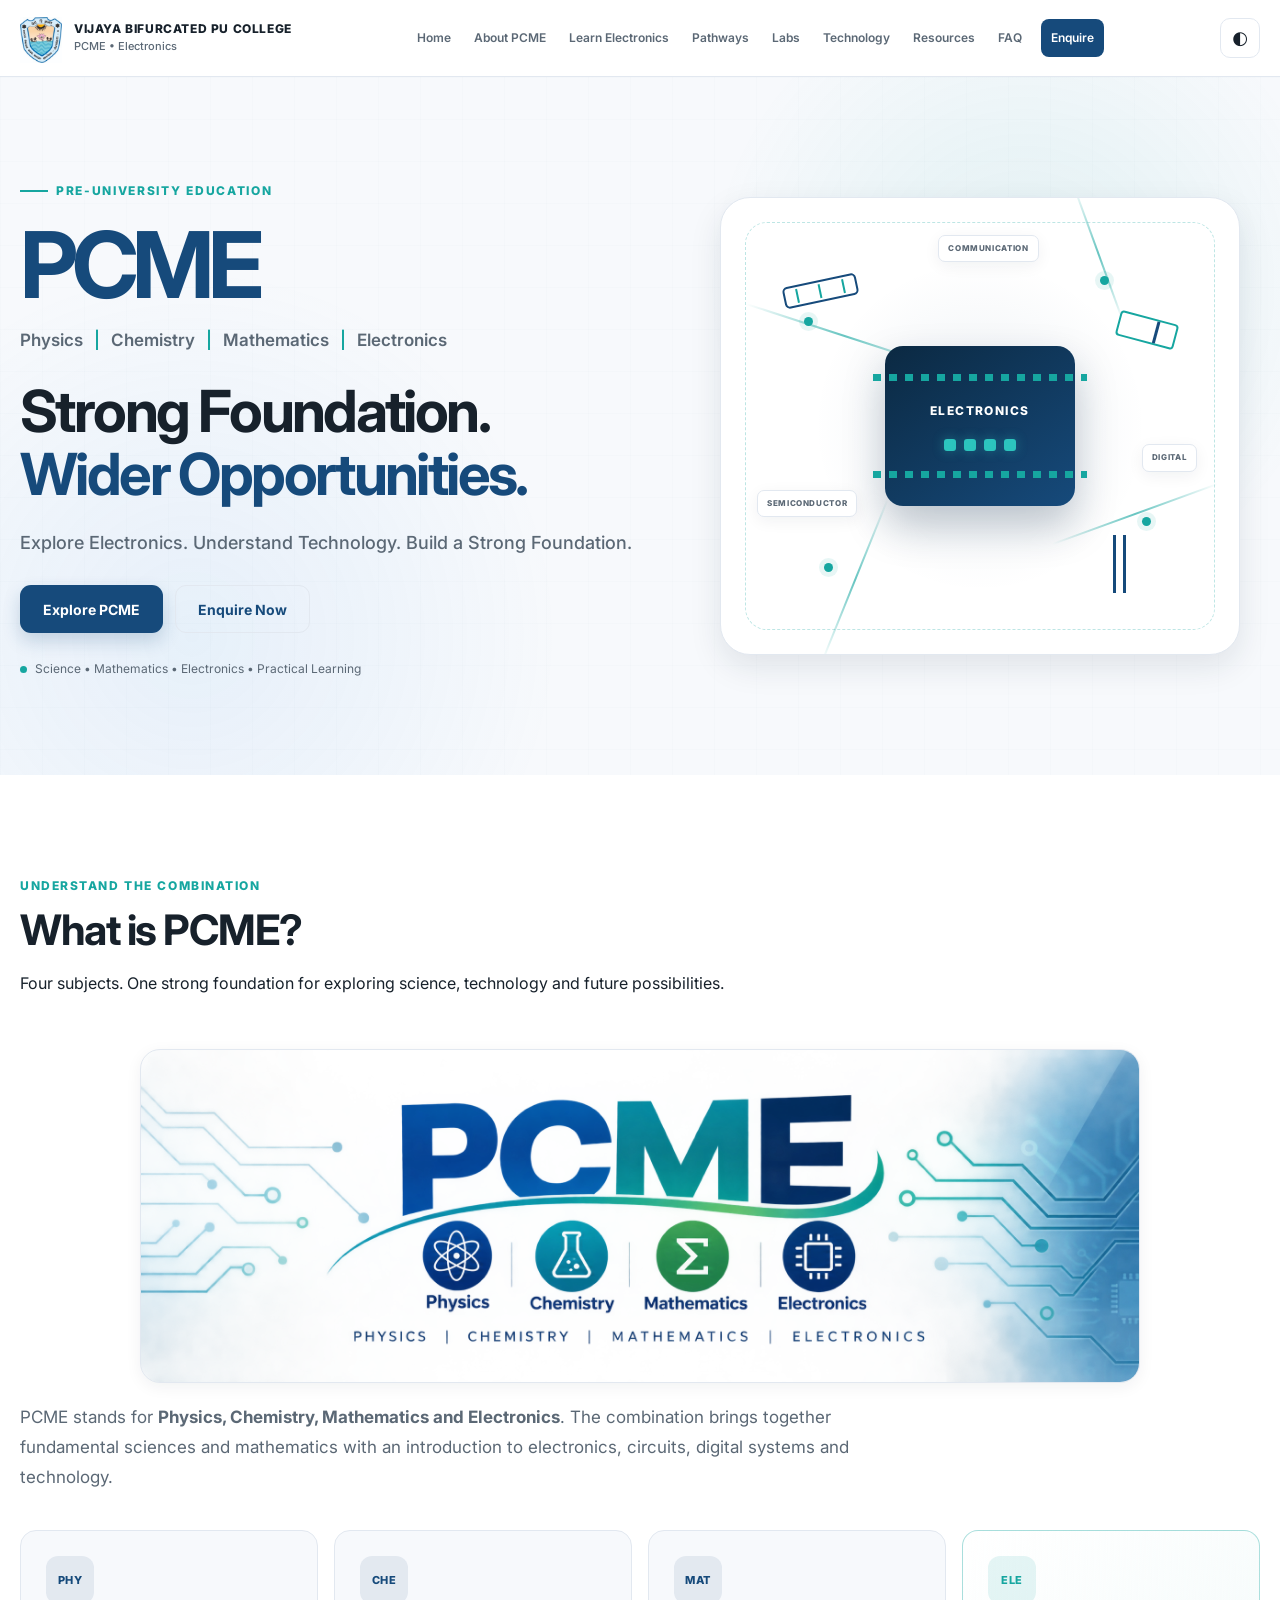
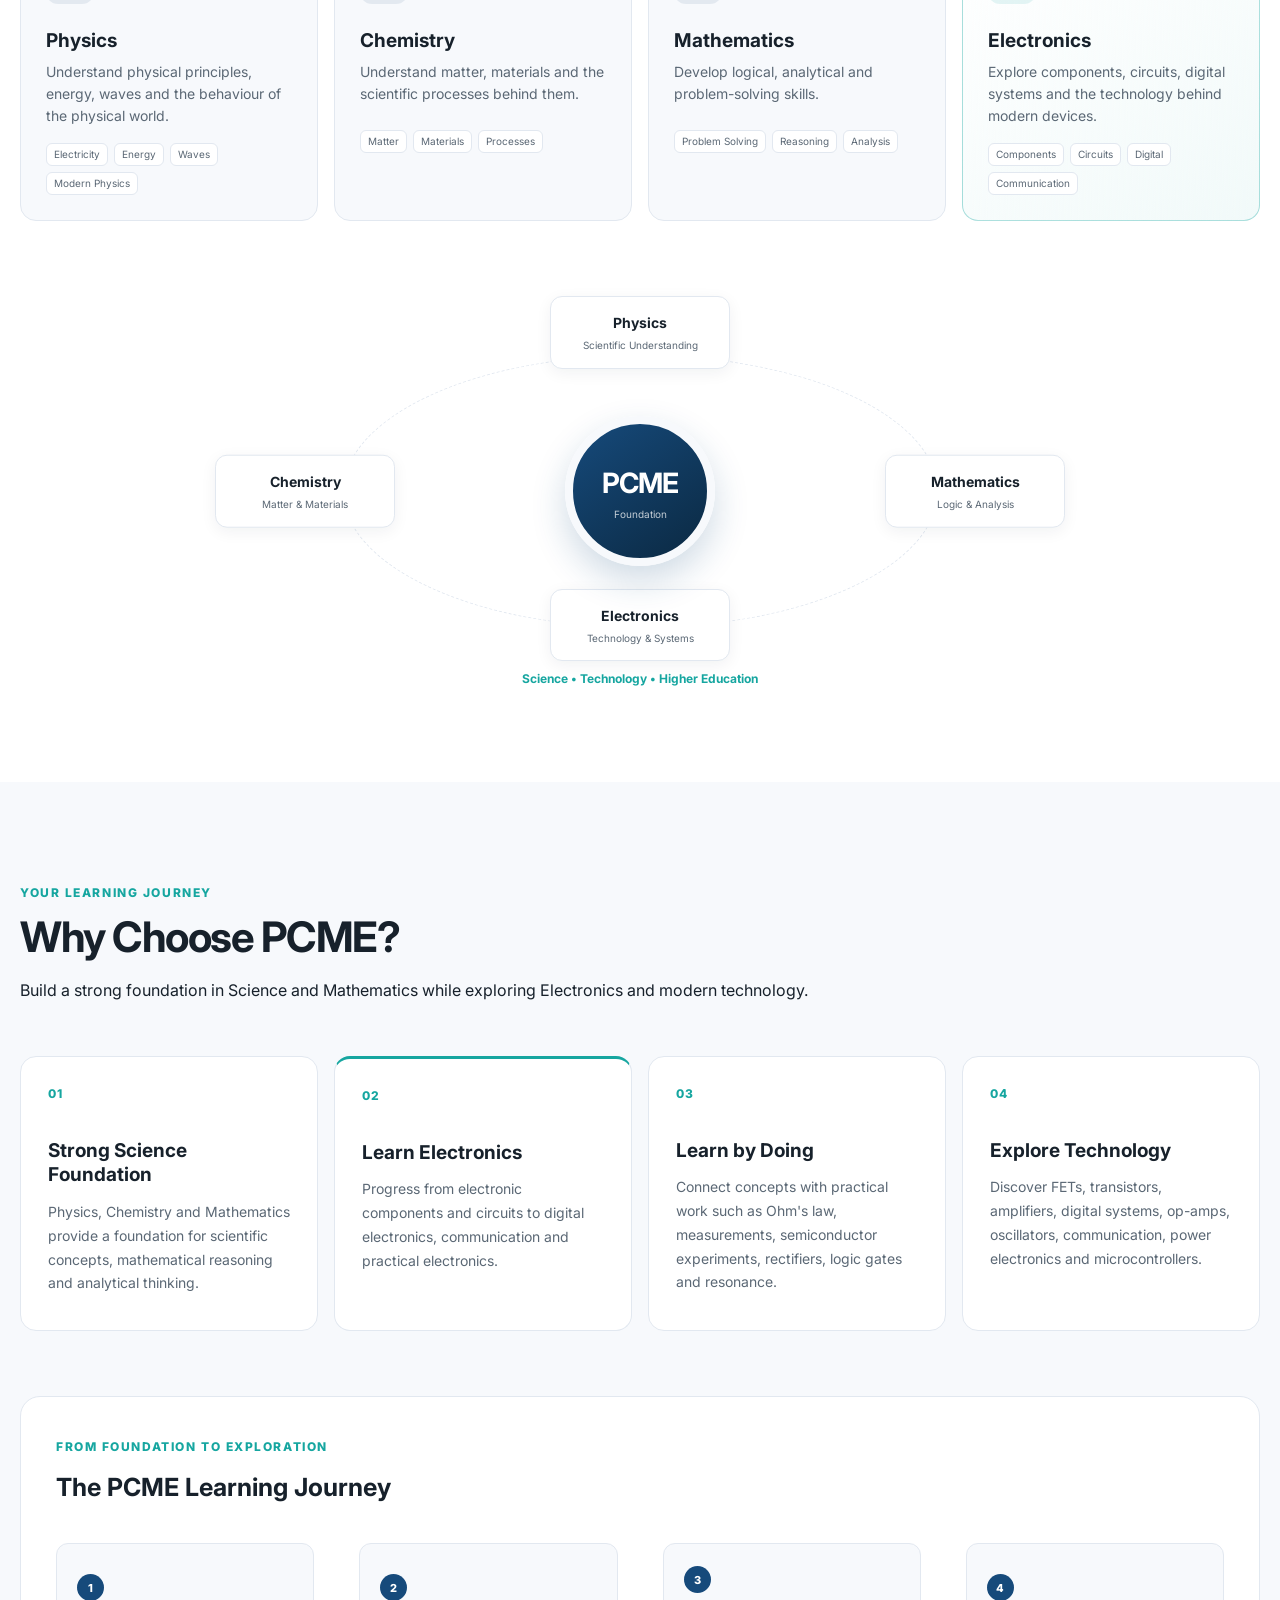
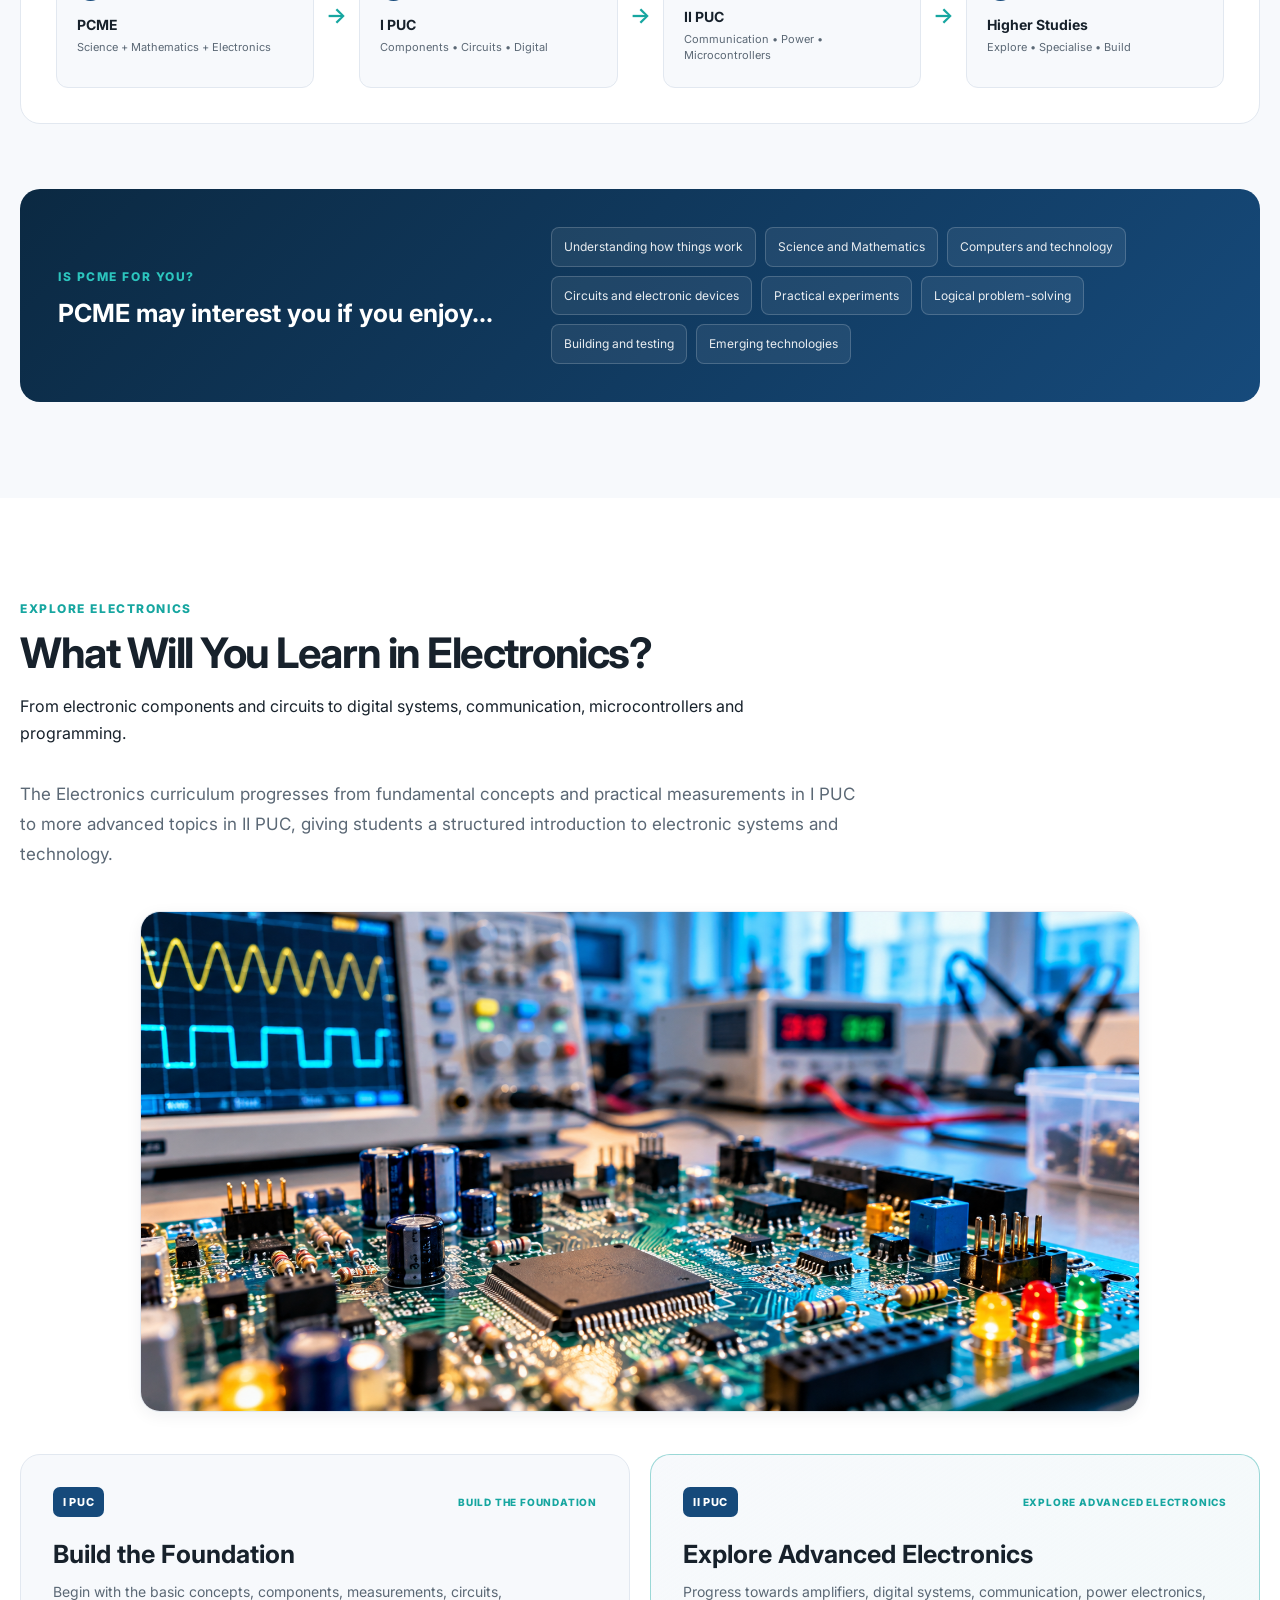
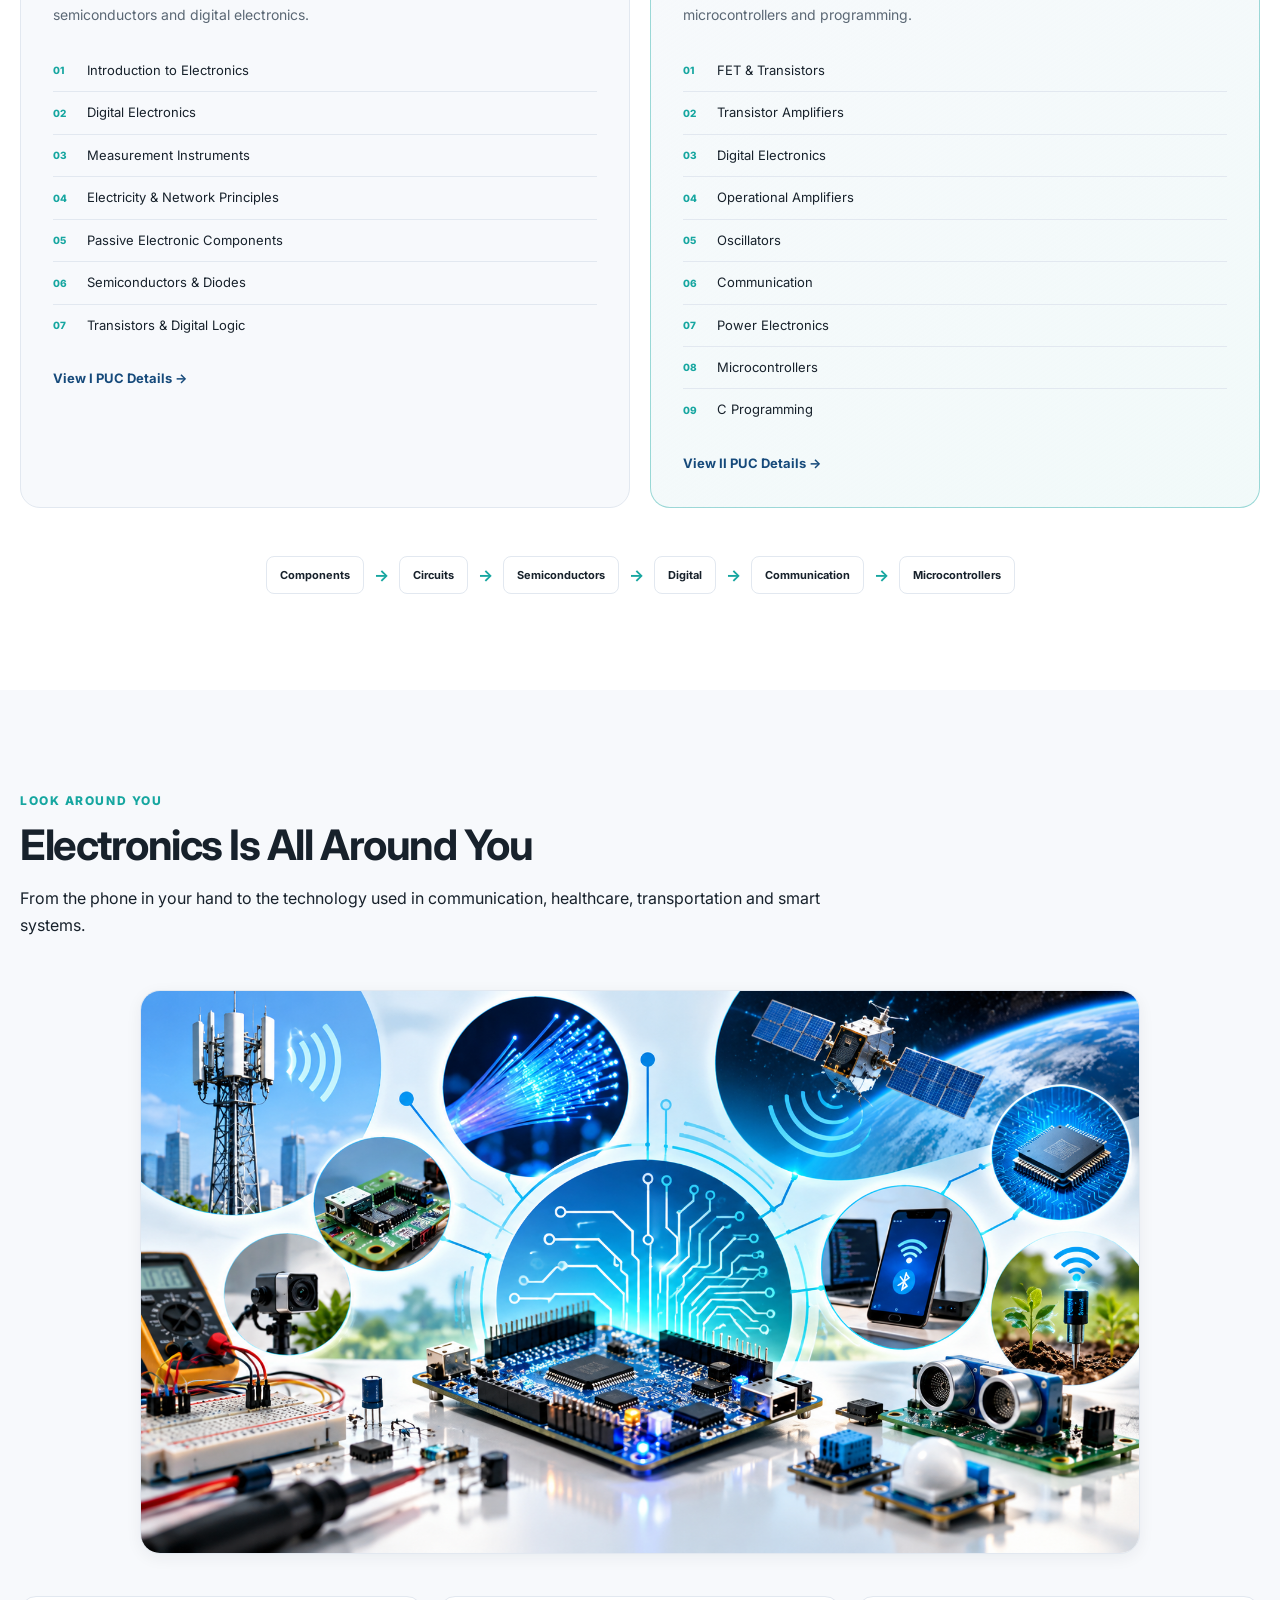
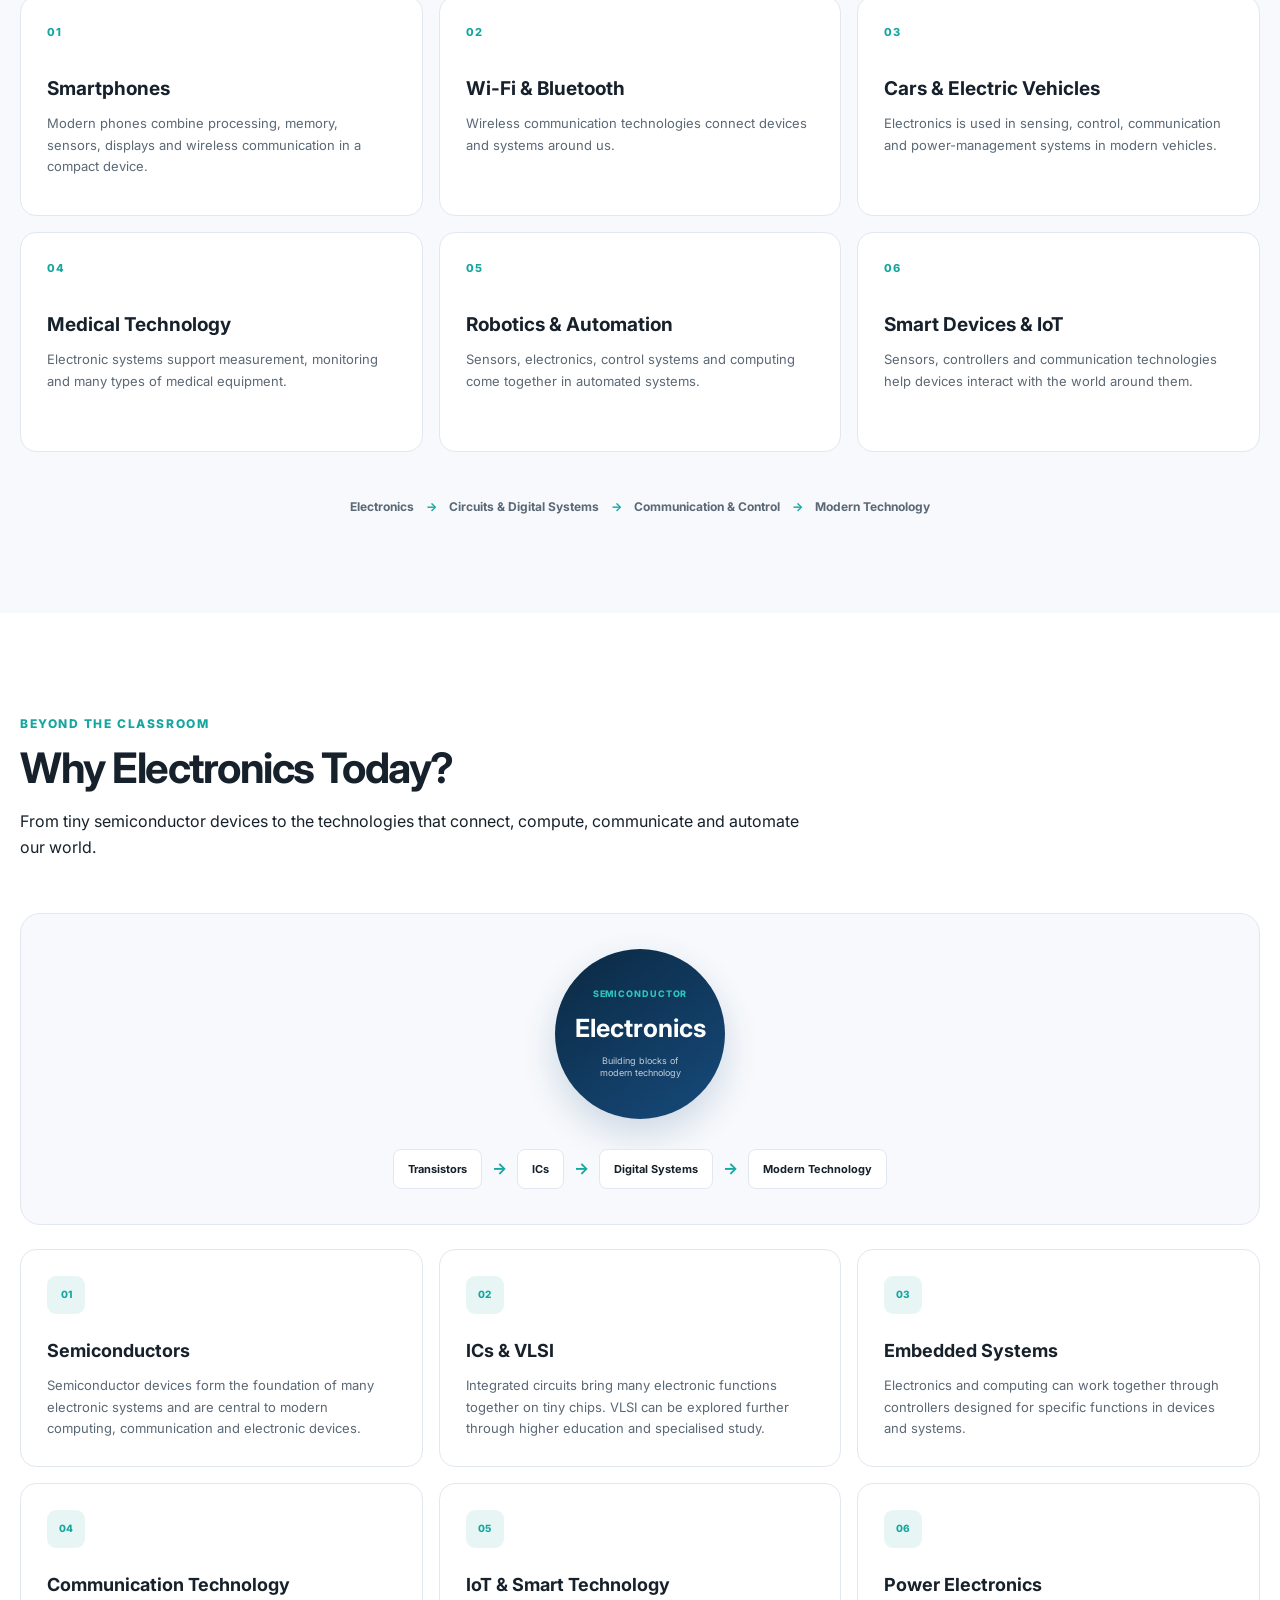
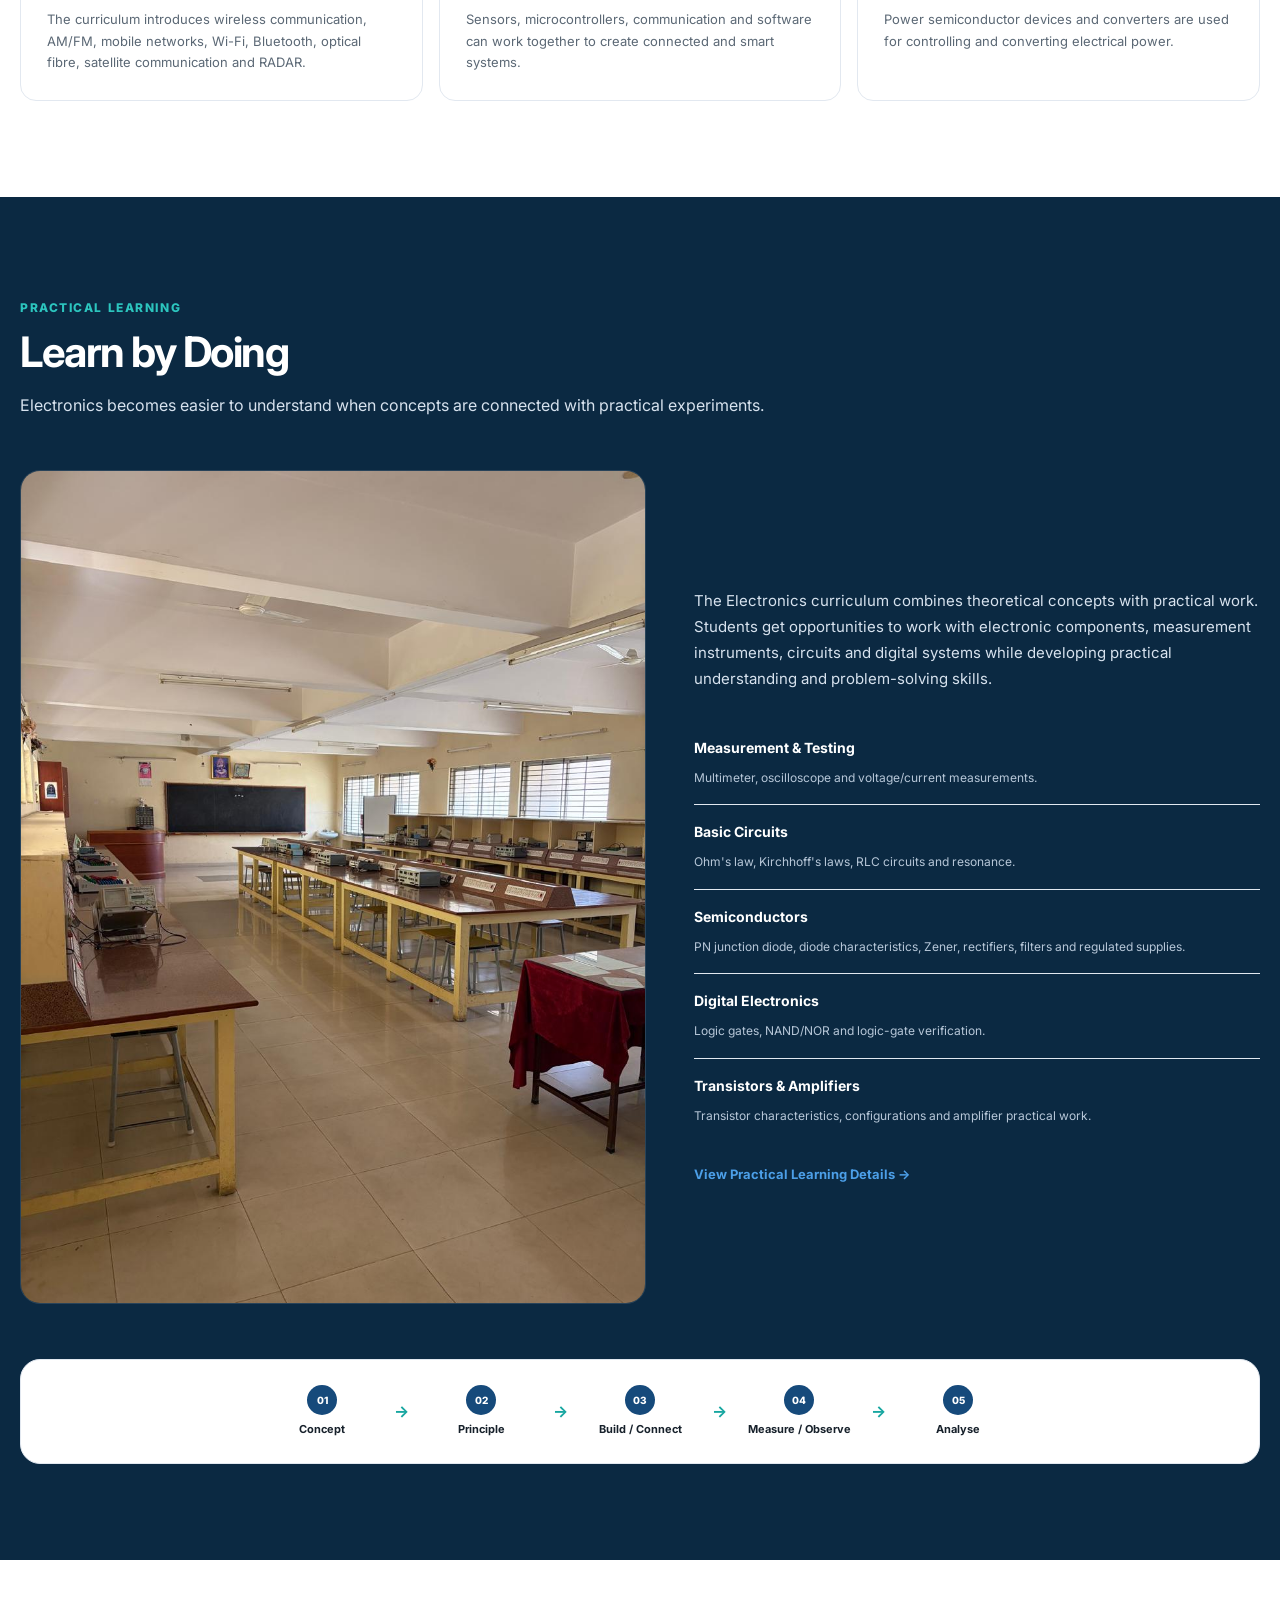
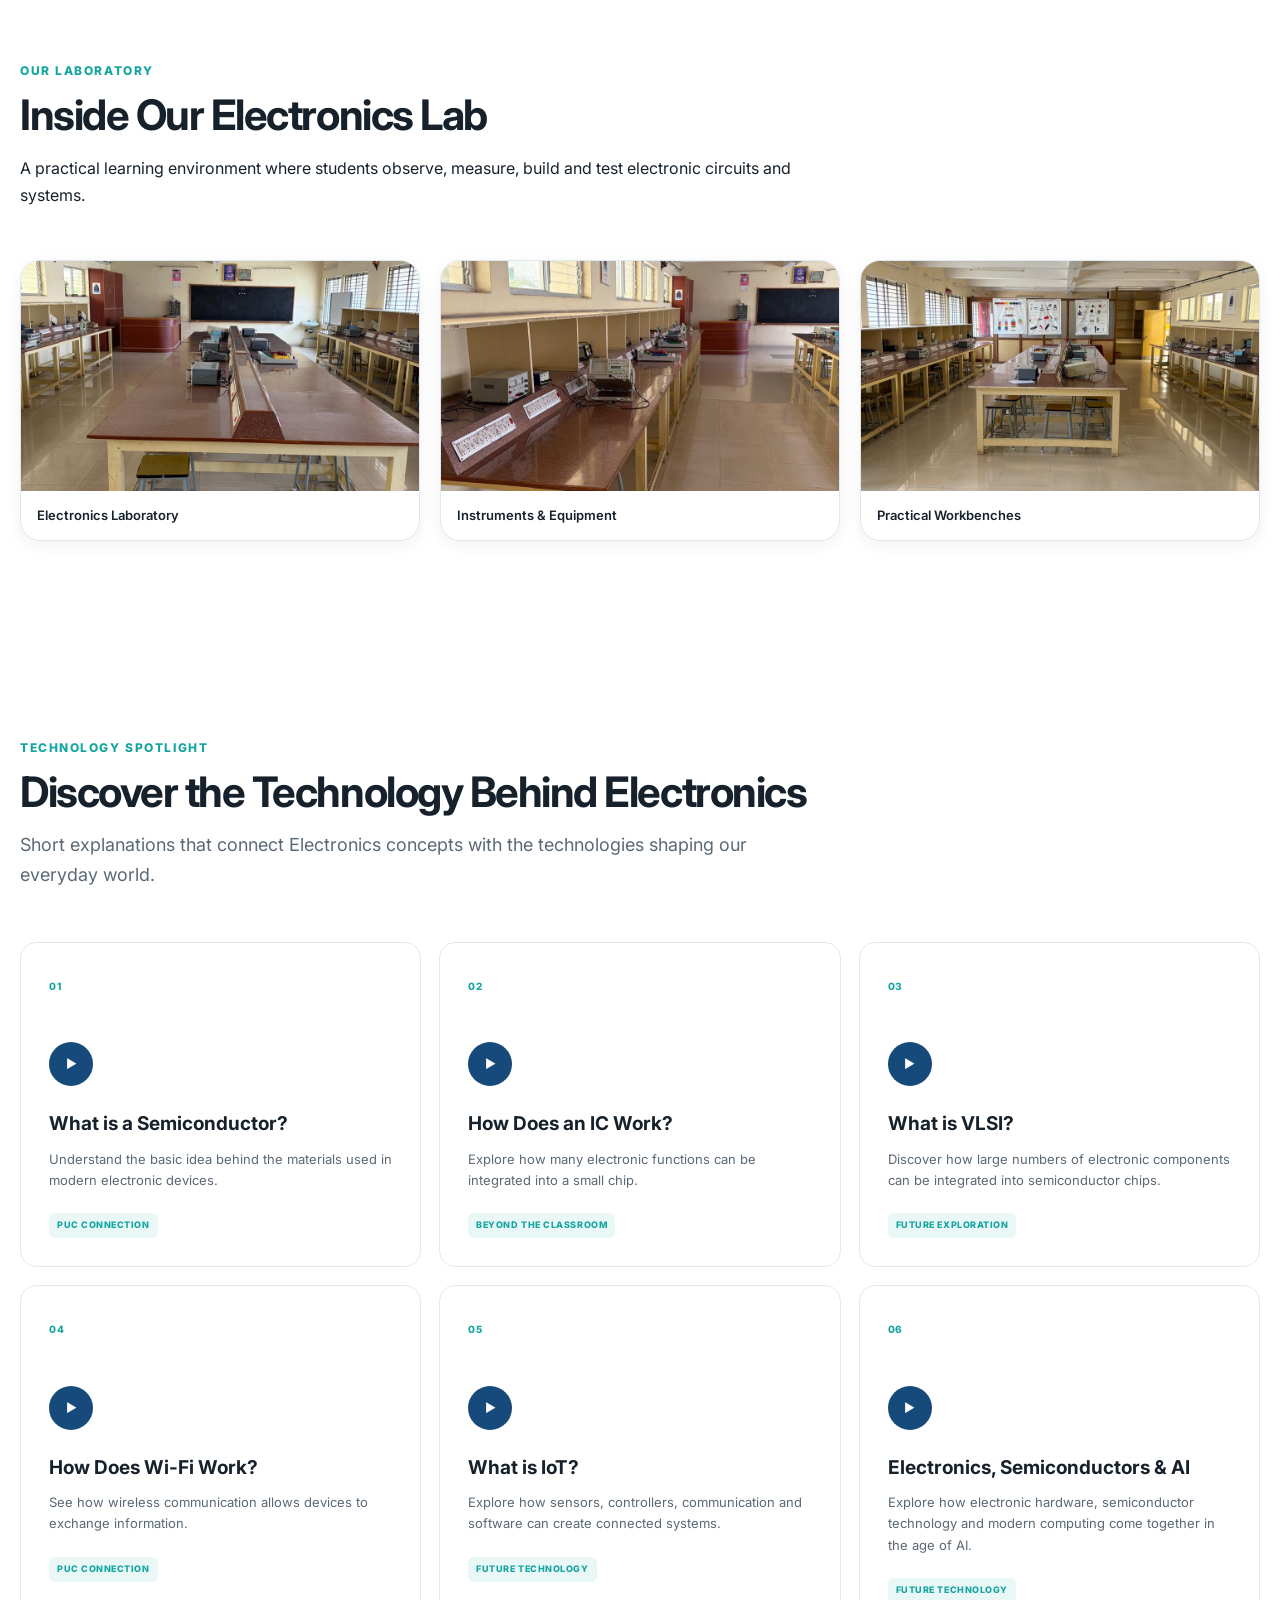
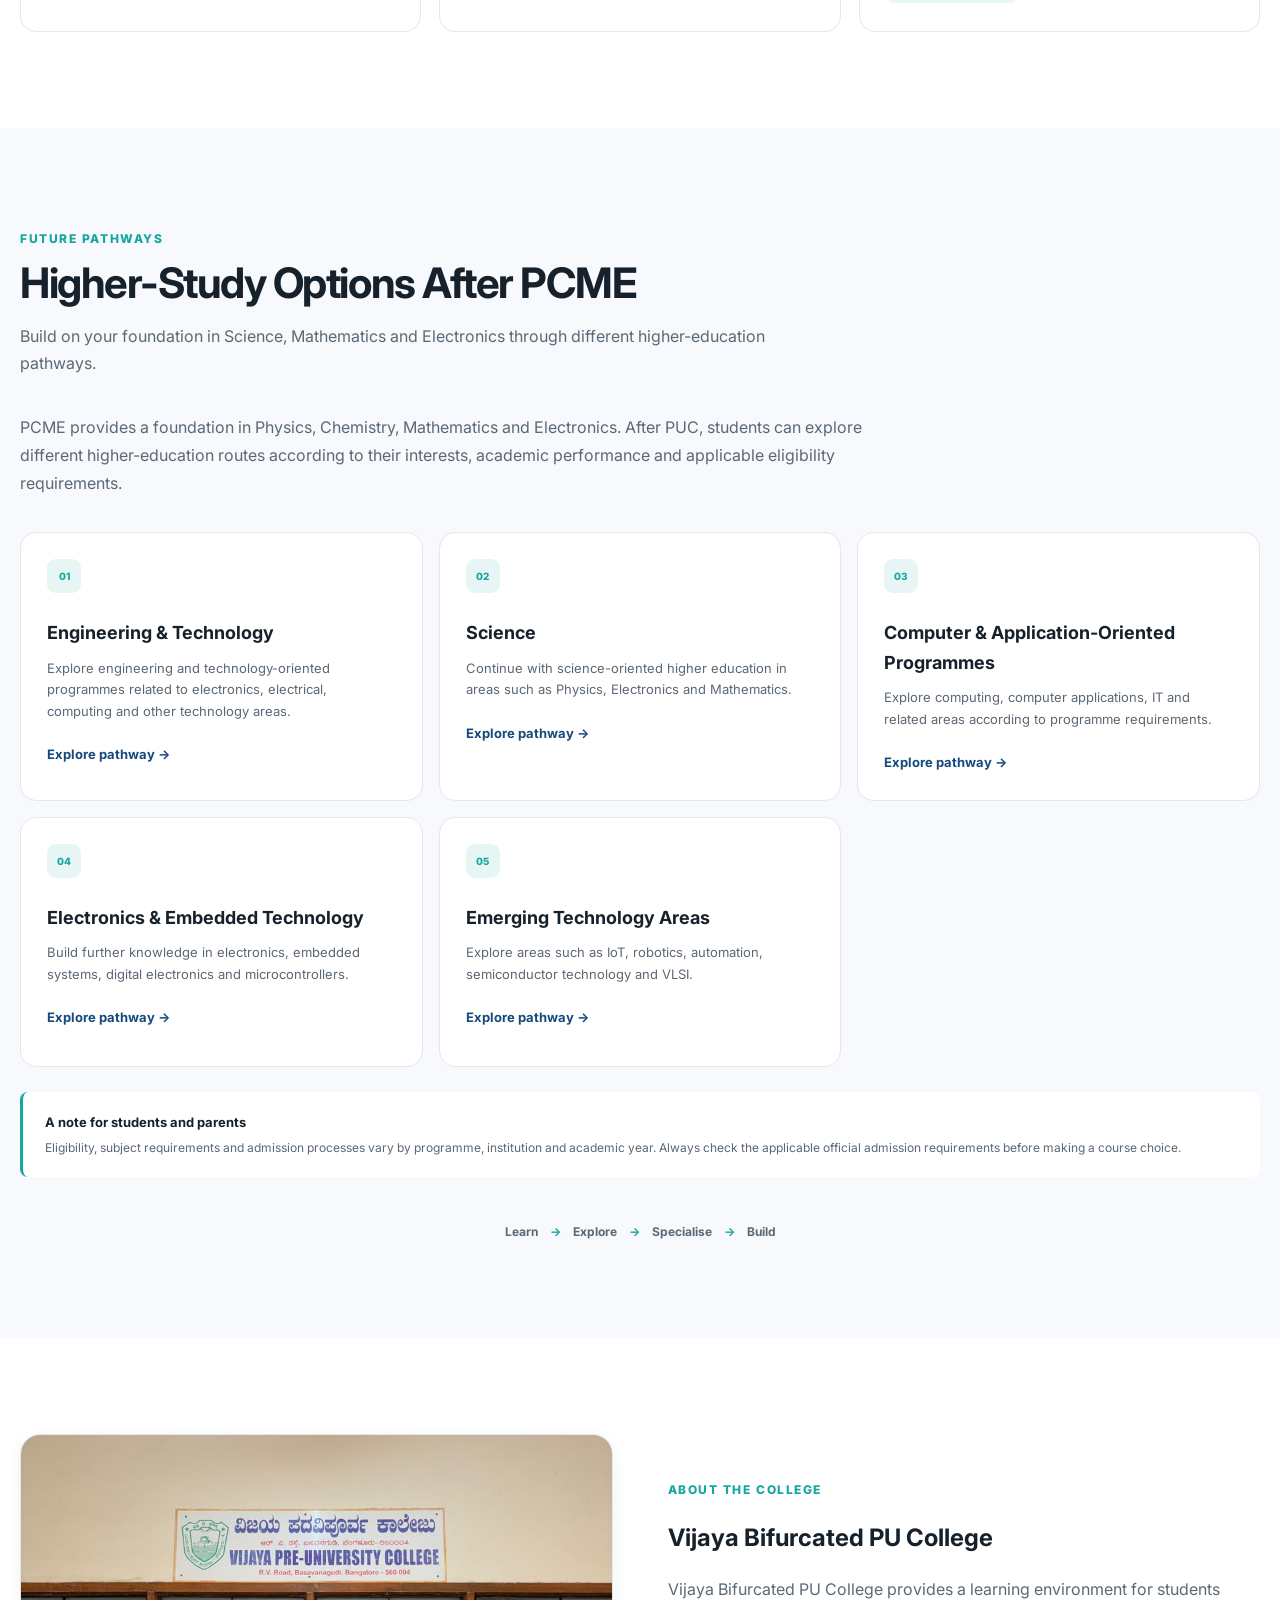
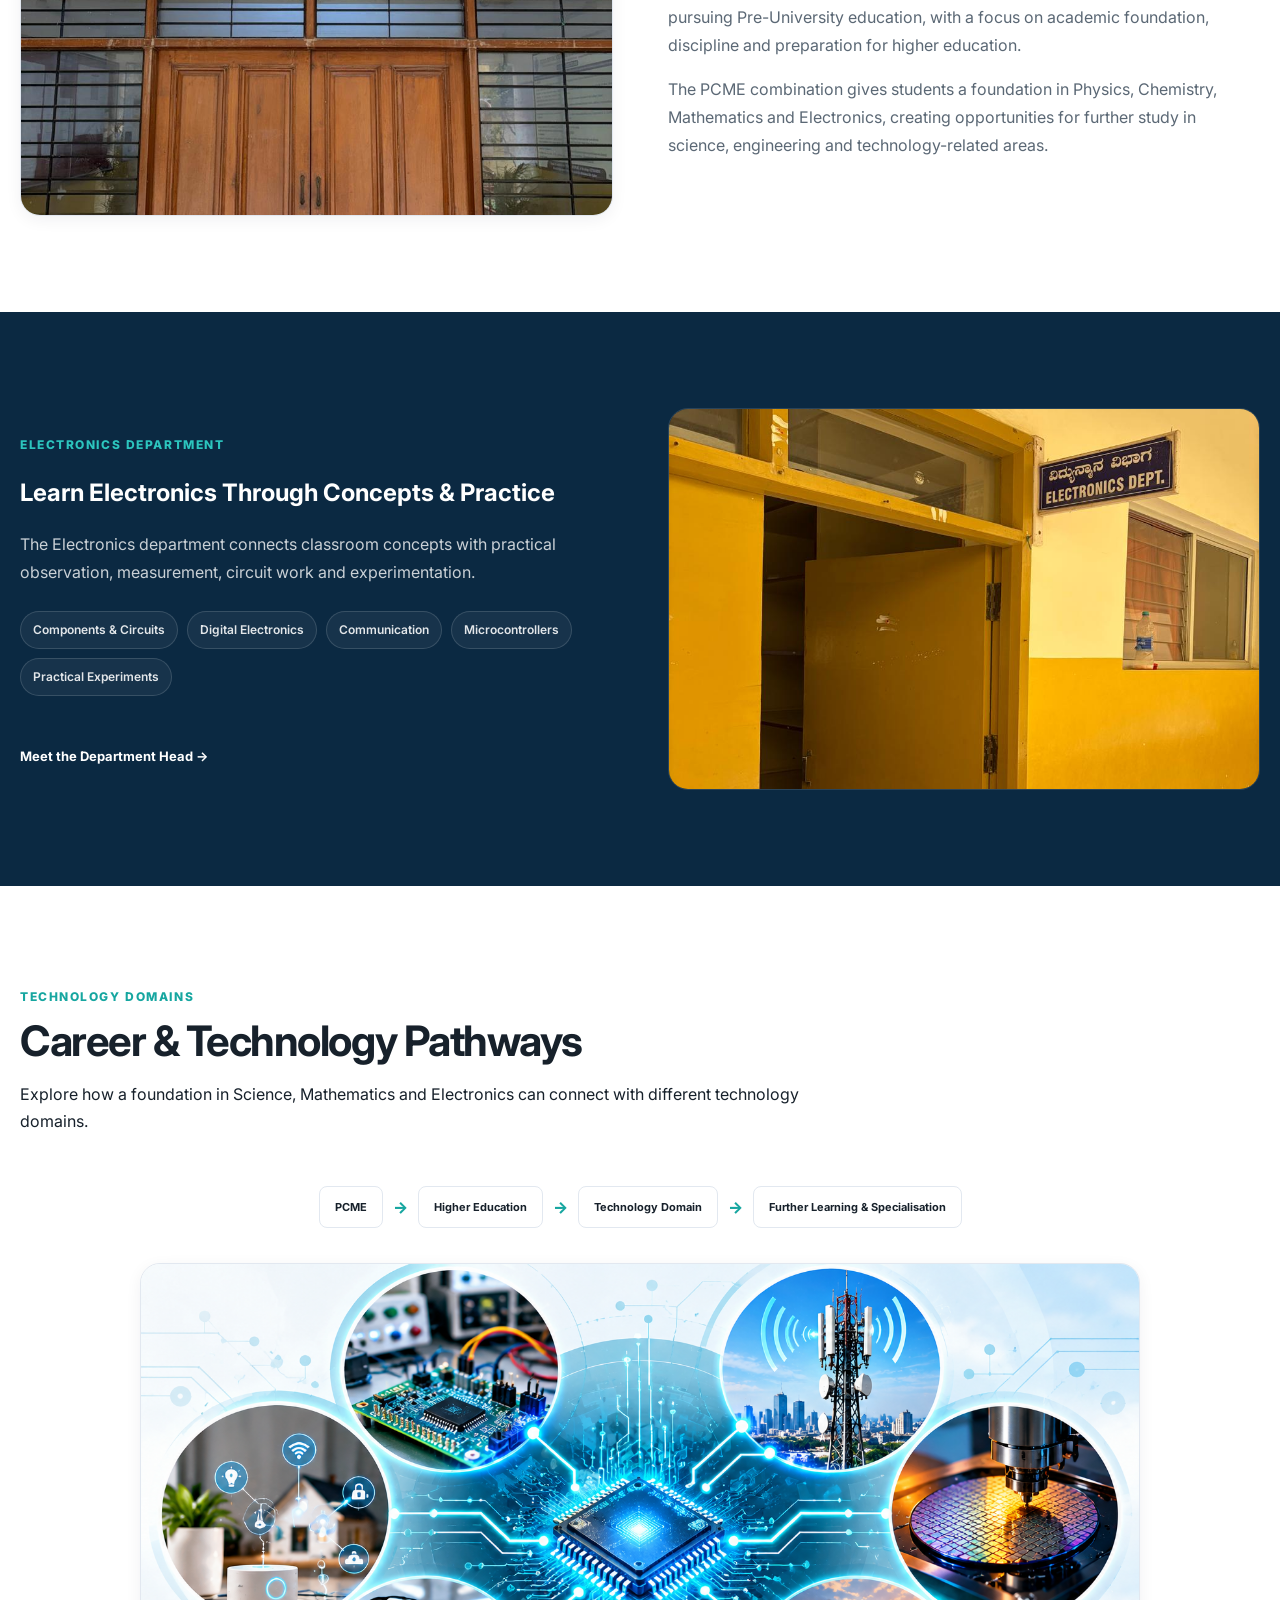
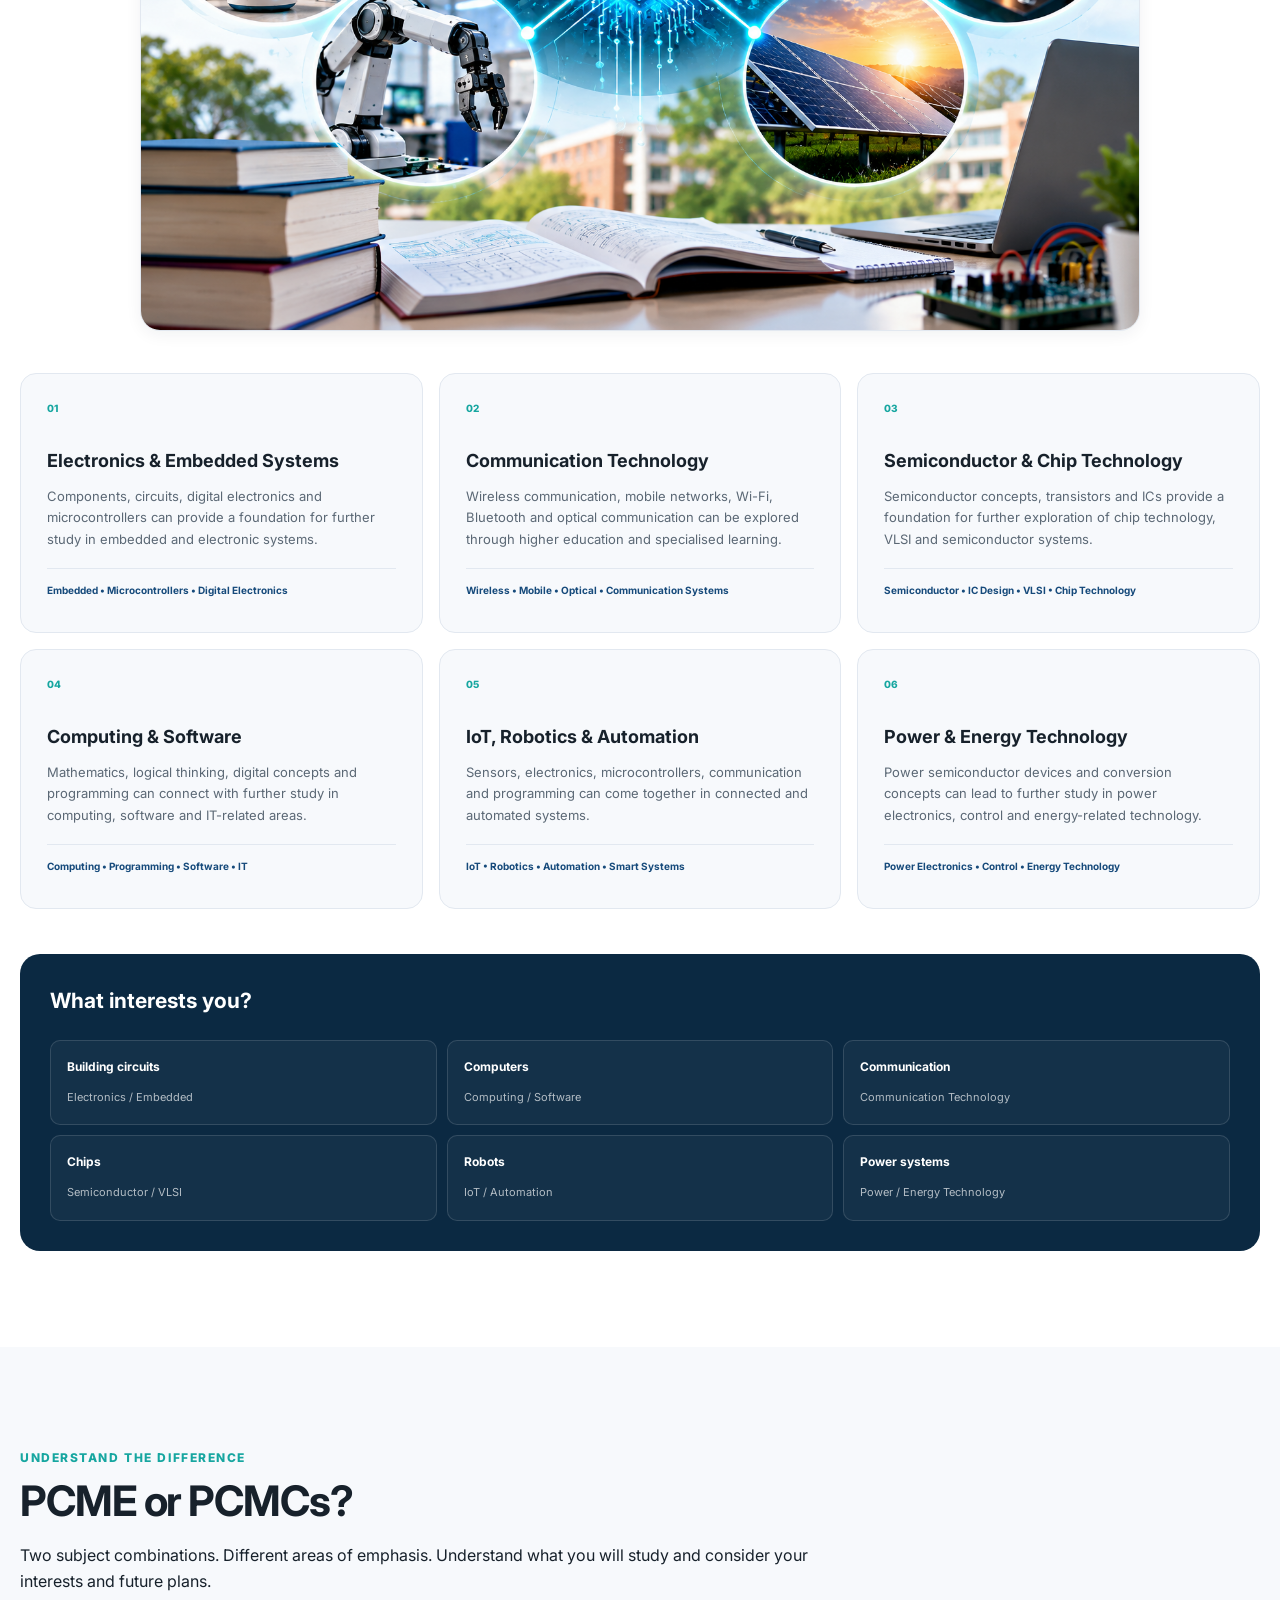
==== commit 006a41b1: "Add higher study pathway popups and technology videos" ====
--- a/index.html
+++ b/index.html
@@ -1,3031 +1,2736 @@
 <!DOCTYPE html>
 <html lang="en">
 <head>
-    <meta charset="UTF-8">
-
-    <meta name="viewport"
-          content="width=device-width, initial-scale=1.0">
-
-    <meta name="description"
-          content="PCME – Physics, Chemistry, Mathematics and Electronics at Vijaya Bifurcated PU College. Explore Electronics, understand technology and discover higher-study pathways.">
-
-    <meta name="theme-color" content="#164A7B">
-
-    <title>
-        PCME – Physics, Chemistry, Mathematics & Electronics | Vijaya Bifurcated PU College
-    </title>
-
-    <!-- Google Font -->
-    <link rel="preconnect" href="https://fonts.googleapis.com">
-    <link rel="preconnect" href="https://fonts.gstatic.com" crossorigin>
-
-    <link href="https://fonts.googleapis.com/css2?family=Inter:wght@400;500;600;700;800&display=swap"
-          rel="stylesheet">
-
-    <!-- Main stylesheet -->
-    <link rel="stylesheet" href="css/style.css">
+<meta charset="UTF-8">
+<meta name="viewport" content="width=device-width, initial-scale=1.0">
+<meta name="description" content="PCME – Physics, Chemistry, Mathematics and Electronics at Vijaya Bifurcated PU College. Explore Electronics, understand technology and discover higher-study pathways.">
+<meta name="theme-color" content="#164A7B">
+<title>PCME – Physics, Chemistry, Mathematics &amp; Electronics | Vijaya Bifurcated PU College</title>
+<link rel="preconnect" href="https://fonts.googleapis.com">
+<link rel="preconnect" href="https://fonts.gstatic.com" crossorigin>
+<link href="https://fonts.googleapis.com/css2?family=Inter:wght@400;500;600;700;800&display=swap" rel="stylesheet">
+<link rel="stylesheet" href="css/style.css">
 </head>
-
 <body>
-
-    <!-- =========================================
-         HEADER
-    ========================================== -->
-
-    <header class="site-header" id="site-header">
-
-        <div class="container header-inner">
-
-            <a href="#home" class="brand" aria-label="Vijaya Bifurcated PU College home">
-
-                <div class="brand-mark">
-                    VB
+<header class="site-header" id="site-header">
+<div class="container header-inner">
+<a aria-label="Vijaya Bifurcated PU College home" class="brand" href="#home">
+<div class="brand-mark">
+                 <img src="assets/images/vbpu-emblem.png"
+         alt="Vijaya Bifurcated PU College emblem">
                 </div>
-
-                <div class="brand-text">
-                    <span class="brand-title">
+<div class="brand-text">
+<span class="brand-title">
                         VIJAYA BIFURCATED PU COLLEGE
                     </span>
-
-                    <span class="brand-subtitle">
+<span class="brand-subtitle">
                         PCME • Electronics
                     </span>
-                </div>
-
-            </a>
-
-
-            <!-- Desktop Navigation -->
-
-            <nav class="desktop-nav" aria-label="Main navigation">
-
-                <a href="#home">Home</a>
-
-                <a href="#about-pcme">About PCME</a>
-
-                <a href="#learn-electronics">Learn Electronics</a>
-
-                <a href="#pathways">Pathways</a>
-
-                <a href="#lab">Labs</a>
-
-                <a href="#technology">Technology</a>
-
-                <a href="#resources">Resources</a>
-
-                <a href="#faq">FAQ</a>
-
-                <a href="#enquire" class="nav-enquire">
+</div>
+</a>
+<!-- Desktop Navigation -->
+<nav aria-label="Main navigation" class="desktop-nav">
+<a href="#home">Home</a>
+<a href="#about-pcme">About PCME</a>
+<a href="#learn-electronics">Learn Electronics</a>
+<a href="#pathways">Pathways</a>
+<a href="#lab">Labs</a>
+<a href="#technology">Technology</a>
+<a href="#resources">Resources</a>
+<a href="#faq">FAQ</a>
+<a class="nav-enquire" href="#enquire">
                     Enquire
                 </a>
-
-            </nav>
-
-
-            <!-- Header Actions -->
-
-            <div class="header-actions">
-
-                <button
-                    class="theme-toggle"
-                    id="theme-toggle"
-                    type="button"
-                    aria-label="Change theme"
-                    title="Change theme">
-
-                    <span id="theme-icon">◐</span>
-
-                </button>
-
-
-                <button
-                    class="menu-toggle"
-                    id="menu-toggle"
-                    type="button"
-                    aria-label="Open navigation menu"
-                    aria-expanded="false">
-
-                    <span></span>
-                    <span></span>
-                    <span></span>
-
-                </button>
-
-            </div>
-
-        </div>
-
-
-        <!-- Mobile Navigation -->
-
-        <nav class="mobile-nav" id="mobile-nav" aria-label="Mobile navigation">
-
-            <a href="#home">Home</a>
-
-            <a href="#about-pcme">About PCME</a>
-
-            <a href="#learn-electronics">Learn Electronics</a>
-
-            <a href="#pathways">Pathways</a>
-
-            <a href="#lab">Labs</a>
-
-            <a href="#technology">Technology</a>
-
-            <a href="#resources">Resources</a>
-
-            <a href="#faq">FAQ</a>
-
-            <a href="#enquire" class="mobile-enquire">
+</nav>
+<!-- Header Actions -->
+<div class="header-actions">
+<button aria-label="Change theme" class="theme-toggle" id="theme-toggle" title="Change theme" type="button">
+<span id="theme-icon">◐</span>
+</button>
+<button aria-expanded="false" aria-label="Open navigation menu" class="menu-toggle" id="menu-toggle" type="button">
+<span></span>
+<span></span>
+<span></span>
+</button>
+</div>
+</div>
+<!-- Mobile Navigation -->
+<nav aria-label="Mobile navigation" class="mobile-nav" id="mobile-nav">
+<a href="#home">Home</a>
+<a href="#about-pcme">About PCME</a>
+<a href="#learn-electronics">Learn Electronics</a>
+<a href="#pathways">Pathways</a>
+<a href="#lab">Labs</a>
+<a href="#technology">Technology</a>
+<a href="#resources">Resources</a>
+<a href="#faq">FAQ</a>
+<a class="mobile-enquire" href="#enquire">
                 Enquire Now
             </a>
-
-        </nav>
-
-    </header>
-
-
-    <main>
-
-        <!-- =========================================
-             HERO
-        ========================================== -->
-
-        <section class="hero section" id="home">
-
-            <div class="container hero-grid">
-
-                <div class="hero-content">
-
-                    <div class="eyebrow">
+</nav>
+</header>
+<main>
+<section class="hero section" id="home">
+<div class="container hero-grid">
+<div class="hero-content">
+<div class="eyebrow">
                         PRE-UNIVERSITY EDUCATION
                     </div>
-
-                    <h1>
+<h1>
                         PCME
                     </h1>
-
-                    <p class="hero-subjects">
+<p class="hero-subjects">
                         Physics <span>|</span>
                         Chemistry <span>|</span>
                         Mathematics <span>|</span>
                         Electronics
                     </p>
-
-                    <h2>
+<h2>
                         Strong Foundation.
                         <span>Wider Opportunities.</span>
-                    </h2>
-
-                    <p class="hero-description">
+</h2>
+<p class="hero-description">
                         Explore Electronics. Understand Technology.
-                        Build Your Future.
+                        Build a Strong Foundation.
                     </p>
-
-                    <div class="hero-buttons">
-
-                        <a href="#about-pcme" class="btn btn-primary">
+<div class="hero-buttons">
+<a class="btn btn-primary" href="#about-pcme">
                             Explore PCME
                         </a>
-
-                        <a href="#enquire" class="btn btn-secondary">
+<a class="btn btn-secondary" href="#enquire">
                             Enquire Now
                         </a>
-
-                    </div>
-
-                    <div class="hero-note">
-                        <span class="hero-note-dot"></span>
+</div>
+<div class="hero-note">
+<span class="hero-note-dot"></span>
                         Science • Mathematics • Electronics • Practical Learning
                     </div>
-
-                </div>
-
-
-                <!-- Electronics Visual -->
-
-                <div class="hero-visual" aria-hidden="true">
-
-                    <div class="circuit-board">
-
-                        <div class="circuit-line line-1"></div>
-                        <div class="circuit-line line-2"></div>
-                        <div class="circuit-line line-3"></div>
-                        <div class="circuit-line line-4"></div>
-
-                        <div class="node node-1"></div>
-                        <div class="node node-2"></div>
-                        <div class="node node-3"></div>
-                        <div class="node node-4"></div>
-
-                        <div class="chip">
-
-                            <div class="chip-label">
+</div>
+<!-- Electronics Visual -->
+<div aria-hidden="true" class="hero-visual">
+<div class="circuit-board">
+<div class="circuit-line line-1"></div>
+<div class="circuit-line line-2"></div>
+<div class="circuit-line line-3"></div>
+<div class="circuit-line line-4"></div>
+<div class="node node-1"></div>
+<div class="node node-2"></div>
+<div class="node node-3"></div>
+<div class="node node-4"></div>
+<div class="chip">
+<div class="chip-label">
                                 ELECTRONICS
                             </div>
-
-                            <div class="chip-core">
-                                <span></span>
-                                <span></span>
-                                <span></span>
-                                <span></span>
-                            </div>
-
-                        </div>
-
-
-                        <div class="component resistor">
-                            <span></span>
-                            <span></span>
-                            <span></span>
-                        </div>
-
-                        <div class="component capacitor">
-                            <span></span>
-                            <span></span>
-                        </div>
-
-                        <div class="component diode">
-                            <span></span>
-                        </div>
-
-
-                        <div class="floating-label label-semiconductor">
+<div class="chip-core">
+<span></span>
+<span></span>
+<span></span>
+<span></span>
+</div>
+</div>
+<div class="component resistor">
+<span></span>
+<span></span>
+<span></span>
+</div>
+<div class="component capacitor">
+<span></span>
+<span></span>
+</div>
+<div class="component diode">
+<span></span>
+</div>
+<div class="floating-label label-semiconductor">
                             SEMICONDUCTOR
                         </div>
-
-                        <div class="floating-label label-digital">
+<div class="floating-label label-digital">
                             DIGITAL
                         </div>
-
-                        <div class="floating-label label-communication">
+<div class="floating-label label-communication">
                             COMMUNICATION
                         </div>
-
-                    </div>
-
-                </div>
-
-            </div>
-
-        </section>
-
-
-        <!-- =========================================
-             WHAT IS PCME
-        ========================================== -->
-
-        <section class="section section-light" id="about-pcme">
-
-            <div class="container">
-
-                <div class="section-heading">
-
-                    <div class="section-kicker">
+</div>
+</div>
+</div>
+</section>
+
+<section class="section section-light" id="about-pcme">
+<div class="container">
+<div class="section-heading">
+<div class="section-kicker">
                         UNDERSTAND THE COMBINATION
                     </div>
-
-                    <h2>
+<h2>
                         What is PCME?
                     </h2>
-
-                    <p>
+<p>
                         Four subjects. One strong foundation for exploring
                         science, technology and future possibilities.
                     </p>
-
-                </div>
-
-
-                <div class="pcme-intro">
-
-                    <p>
+</div>
+<div class="pcme-identity-visual">
+
+    <img
+        src="assets/images/pcme-identity-banner.png"
+        alt="PCME: Physics, Chemistry, Mathematics and Electronics"
+        loading="lazy"
+    >
+
+</div>
+<div class="pcme-intro">
+<p>
                         PCME stands for <strong>Physics, Chemistry,
                         Mathematics and Electronics</strong>. The combination
                         brings together fundamental sciences and mathematics
                         with an introduction to electronics, circuits,
                         digital systems and technology.
                     </p>
-
-                </div>
-
-
-                <div class="subject-grid">
-
-                    <!-- Physics -->
-
-                    <article class="subject-card">
-
-                        <div class="subject-icon">
+</div>
+<div class="subject-grid">
+<!-- Physics -->
+<article class="subject-card">
+<div class="subject-icon">
                             PHY
                         </div>
-
-                        <div>
-
-                            <h3>
+<div>
+<h3>
                                 Physics
                             </h3>
-
-                            <p>
-                                Understand how the physical world works.
+<p>
+                                Understand physical principles, energy, waves and the behaviour of the physical world.
                             </p>
-
-                            <div class="subject-tags">
-                                <span>Electricity</span>
-                                <span>Energy</span>
-                                <span>Waves</span>
-                                <span>Modern Physics</span>
-                            </div>
-
-                        </div>
-
-                    </article>
-
-
-                    <!-- Chemistry -->
-
-                    <article class="subject-card">
-
-                        <div class="subject-icon">
+<div class="subject-tags">
+<span>Electricity</span>
+<span>Energy</span>
+<span>Waves</span>
+<span>Modern Physics</span>
+</div>
+</div>
+</article>
+<!-- Chemistry -->
+<article class="subject-card">
+<div class="subject-icon">
                             CHE
                         </div>
-
-                        <div>
-
-                            <h3>
+<div>
+<h3>
                                 Chemistry
                             </h3>
-
-                            <p>
-                                Understand matter, materials and scientific
-                                processes.
+<p>
+                                Understand matter, materials and the scientific processes behind them.
                             </p>
-
-                            <div class="subject-tags">
-                                <span>Matter</span>
-                                <span>Materials</span>
-                                <span>Processes</span>
-                            </div>
-
-                        </div>
-
-                    </article>
-
-
-                    <!-- Mathematics -->
-
-                    <article class="subject-card">
-
-                        <div class="subject-icon">
+<div class="subject-tags">
+<span>Matter</span>
+<span>Materials</span>
+<span>Processes</span>
+</div>
+</div>
+</article>
+<!-- Mathematics -->
+<article class="subject-card">
+<div class="subject-icon">
                             MAT
                         </div>
-
-                        <div>
-
-                            <h3>
+<div>
+<h3>
                                 Mathematics
                             </h3>
-
-                            <p>
-                                Develop logical and analytical thinking.
+<p>
+                                Develop logical, analytical and problem-solving skills.
                             </p>
-
-                            <div class="subject-tags">
-                                <span>Problem Solving</span>
-                                <span>Reasoning</span>
-                                <span>Analysis</span>
-                            </div>
-
-                        </div>
-
-                    </article>
-
-
-                    <!-- Electronics -->
-
-                    <article class="subject-card subject-card-featured">
-
-                        <div class="subject-icon electronics-icon">
+<div class="subject-tags">
+<span>Problem Solving</span>
+<span>Reasoning</span>
+<span>Analysis</span>
+</div>
+</div>
+</article>
+<!-- Electronics -->
+<article class="subject-card subject-card-featured">
+<div class="subject-icon electronics-icon">
                             ELE
                         </div>
-
-                        <div>
-
-                            <h3>
+<div>
+<h3>
                                 Electronics
                             </h3>
-
-                            <p>
-                                Explore the technology behind modern devices.
+<p>
+                                Explore components, circuits, digital systems and the technology behind modern devices.
                             </p>
-
-                            <div class="subject-tags">
-                                <span>Components</span>
-                                <span>Circuits</span>
-                                <span>Digital</span>
-                                <span>Communication</span>
-                            </div>
-
-                        </div>
-
-                    </article>
-
-                </div>
-
-
-                <!-- PCME Journey -->
-
-                <div class="pcme-journey">
-
-                    <div class="journey-center">
-                        <strong>PCME</strong>
-                        <span>Foundation</span>
-                    </div>
-
-                    <div class="journey-item journey-top">
-                        <strong>Physics</strong>
-                        <span>Scientific Understanding</span>
-                    </div>
-
-                    <div class="journey-item journey-left">
-                        <strong>Chemistry</strong>
-                        <span>Matter & Materials</span>
-                    </div>
-
-                    <div class="journey-item journey-right">
-                        <strong>Mathematics</strong>
-                        <span>Logic & Analysis</span>
-                    </div>
-
-                    <div class="journey-item journey-bottom">
-                        <strong>Electronics</strong>
-                        <span>Technology & Systems</span>
-                    </div>
-
-                    <div class="journey-result">
+<div class="subject-tags">
+<span>Components</span>
+<span>Circuits</span>
+<span>Digital</span>
+<span>Communication</span>
+</div>
+</div>
+</article>
+</div>
+<!-- PCME Journey -->
+<div class="pcme-journey">
+<div class="journey-center">
+<strong>PCME</strong>
+<span>Foundation</span>
+</div>
+<div class="journey-item journey-top">
+<strong>Physics</strong>
+<span>Scientific Understanding</span>
+</div>
+<div class="journey-item journey-left">
+<strong>Chemistry</strong>
+<span>Matter &amp; Materials</span>
+</div>
+<div class="journey-item journey-right">
+<strong>Mathematics</strong>
+<span>Logic &amp; Analysis</span>
+</div>
+<div class="journey-item journey-bottom">
+<strong>Electronics</strong>
+<span>Technology &amp; Systems</span>
+</div>
+<div class="journey-result">
                         Science • Technology • Higher Education
                     </div>
-
-                </div>
-
-            </div>
-
-        </section>
-
-
-        <!-- =========================================
-             WHY CHOOSE PCME
-        ========================================== -->
-
-        <section class="section" id="why-pcme">
-
-            <div class="container">
-
-                <div class="section-heading">
-
-                    <div class="section-kicker">
+</div>
+</div>
+</section>
+
+<section class="section" id="why-pcme">
+<div class="container">
+<div class="section-heading">
+<div class="section-kicker">
                         YOUR LEARNING JOURNEY
                     </div>
-
-                    <h2>
+<h2>
                         Why Choose PCME?
                     </h2>
-
-                    <p>
+<p>
                         Build a strong foundation in Science and Mathematics
                         while exploring Electronics and modern technology.
                     </p>
-
-                </div>
-
-
-                <div class="feature-grid">
-
-                    <article class="feature-card">
-
-                        <div class="feature-number">
+</div>
+<div class="feature-grid">
+<article class="feature-card">
+<div class="feature-number">
                             01
                         </div>
-
-                        <h3>
+<h3>
                             Strong Science Foundation
                         </h3>
-
-                        <p>
+<p>
                             Physics, Chemistry and Mathematics provide a
                             foundation for scientific concepts, mathematical
                             reasoning and analytical thinking.
                         </p>
-
-                    </article>
-
-
-                    <article class="feature-card feature-card-accent">
-
-                        <div class="feature-number">
+</article>
+<article class="feature-card feature-card-accent">
+<div class="feature-number">
                             02
                         </div>
-
-                        <h3>
+<h3>
                             Learn Electronics
                         </h3>
-
-                        <p>
+<p>
                             Progress from electronic components and circuits
                             to digital electronics, communication and
                             practical electronics.
                         </p>
-
-                    </article>
-
-
-                    <article class="feature-card">
-
-                        <div class="feature-number">
+</article>
+<article class="feature-card">
+<div class="feature-number">
                             03
                         </div>
-
-                        <h3>
+<h3>
                             Learn by Doing
                         </h3>
-
-                        <p>
+<p>
                             Connect concepts with practical work such as
                             Ohm's law, measurements, semiconductor
                             experiments, rectifiers, logic gates and
                             resonance.
                         </p>
-
-                    </article>
-
-
-                    <article class="feature-card">
-
-                        <div class="feature-number">
+</article>
+<article class="feature-card">
+<div class="feature-number">
                             04
                         </div>
-
-                        <h3>
+<h3>
                             Explore Technology
                         </h3>
-
-                        <p>
+<p>
                             Discover FETs, transistors, amplifiers, digital
                             systems, op-amps, oscillators, communication,
                             power electronics and microcontrollers.
                         </p>
-
-                    </article>
-
-                </div>
-
-
-                <!-- Learning Progression -->
-
-                <div class="learning-path">
-
-                    <div class="learning-path-header">
-
-                        <div>
-                            <div class="section-kicker">
+</article>
+</div>
+<!-- Learning Progression -->
+<div class="learning-path">
+<div class="learning-path-header">
+<div>
+<div class="section-kicker">
                                 FROM FOUNDATION TO EXPLORATION
                             </div>
-
-                            <h3>
+<h3>
                                 The PCME Learning Journey
                             </h3>
-                        </div>
-
-                    </div>
-
-
-                    <div class="path-flow">
-
-                        <div class="path-step">
-                            <span class="path-dot">1</span>
-                            <strong>PCME</strong>
-                            <small>
+</div>
+</div>
+<div class="path-flow">
+<div class="path-step">
+<span class="path-dot">1</span>
+<strong>PCME</strong>
+<small>
                                 Science + Mathematics + Electronics
                             </small>
-                        </div>
-
-                        <div class="path-arrow">→</div>
-
-                        <div class="path-step">
-                            <span class="path-dot">2</span>
-                            <strong>I PUC</strong>
-                            <small>
+</div>
+<div class="path-arrow">→</div>
+<div class="path-step">
+<span class="path-dot">2</span>
+<strong>I PUC</strong>
+<small>
                                 Components • Circuits • Digital
                             </small>
-                        </div>
-
-                        <div class="path-arrow">→</div>
-
-                        <div class="path-step">
-                            <span class="path-dot">3</span>
-                            <strong>II PUC</strong>
-                            <small>
+</div>
+<div class="path-arrow">→</div>
+<div class="path-step">
+<span class="path-dot">3</span>
+<strong>II PUC</strong>
+<small>
                                 Communication • Power • Microcontrollers
                             </small>
-                        </div>
-
-                        <div class="path-arrow">→</div>
-
-                        <div class="path-step">
-                            <span class="path-dot">4</span>
-                            <strong>Higher Studies</strong>
-                            <small>
+</div>
+<div class="path-arrow">→</div>
+<div class="path-step">
+<span class="path-dot">4</span>
+<strong>Higher Studies</strong>
+<small>
                                 Explore • Specialise • Build
                             </small>
-                        </div>
-
-                    </div>
-
-                </div>
-
-
-                <!-- Student Fit -->
-
-                <div class="student-fit">
-
-                    <div class="student-fit-content">
-
-                        <div class="section-kicker">
+</div>
+</div>
+</div>
+<!-- Student Fit -->
+<div class="student-fit">
+<div class="student-fit-content">
+<div class="section-kicker">
                             IS PCME FOR YOU?
                         </div>
-
-                        <h3>
+<h3>
                             PCME may interest you if you enjoy...
                         </h3>
-
-                    </div>
-
-
-                    <div class="interest-list">
-
-                        <span>Understanding how things work</span>
-
-                        <span>Science and Mathematics</span>
-
-                        <span>Computers and technology</span>
-
-                        <span>Circuits and electronic devices</span>
-
-                        <span>Practical experiments</span>
-
-                        <span>Logical problem-solving</span>
-
-                        <span>Building and testing</span>
-
-                        <span>Emerging technologies</span>
-
-                    </div>
-
-                </div>
-
-            </div>
-
-        </section>
-
-
-       <!-- =========================================
-     STAGE 2 — WHAT WILL YOU LEARN?
-========================================== -->
+</div>
+<div class="interest-list">
+<span>Understanding how things work</span>
+<span>Science and Mathematics</span>
+<span>Computers and technology</span>
+<span>Circuits and electronic devices</span>
+<span>Practical experiments</span>
+<span>Logical problem-solving</span>
+<span>Building and testing</span>
+<span>Emerging technologies</span>
+</div>
+</div>
+</div>
+</section>
 
 <section class="section section-light" id="learn-electronics">
-
-    <div class="container">
-
-        <div class="section-heading">
-
-            <div class="section-kicker">
+<div class="container">
+<div class="section-heading">
+<div class="section-kicker">
                 EXPLORE ELECTRONICS
             </div>
-
-            <h2>
+<h2>
                 What Will You Learn in Electronics?
             </h2>
-
-            <p>
+<p>
                 From electronic components and circuits to digital systems,
                 communication, microcontrollers and programming.
             </p>
-
-        </div>
-
-
-        <div class="learning-intro">
-
-            <p>
+</div>
+<div class="learning-intro">
+<p>
                 The Electronics curriculum progresses from fundamental
                 concepts and practical measurements in I PUC to more
                 advanced topics in II PUC, giving students a structured
                 introduction to electronic systems and technology.
             </p>
-
-        </div>
-
-
-        <div class="pu-level-grid">
-
-            <!-- I PUC -->
-
-            <article class="pu-level-card">
-
-                <div class="pu-level-top">
-
-                    <span class="pu-badge">
+</div>
+<div class="section-image section-image-wide">
+
+    <img
+        src="assets/images/ai-electronics-pcb.png"
+        alt="Electronic circuit board and components"
+        loading="lazy"
+    >
+
+</div>
+<div class="pu-level-grid">
+<!-- I PUC -->
+<article class="pu-level-card">
+<div class="pu-level-top">
+<span class="pu-badge">
                         I PUC
                     </span>
-
-                    <span class="pu-label">
+<span class="pu-label">
                         BUILD THE FOUNDATION
                     </span>
-
-                </div>
-
-
-                <h3>
+</div>
+<h3>
                     Build the Foundation
                 </h3>
-
-                <p>
+<p>
                     Begin with the basic concepts, components, measurements,
                     circuits, semiconductors and digital electronics.
                 </p>
-
-
-                <ul class="topic-list">
-
-                    <li>
-                        <span>01</span>
+<ul class="topic-list">
+<li>
+<span>01</span>
                         Introduction to Electronics
                     </li>
-
-                    <li>
-                        <span>02</span>
+<li>
+<span>02</span>
                         Digital Electronics
                     </li>
-
-                    <li>
-                        <span>03</span>
+<li>
+<span>03</span>
                         Measurement Instruments
                     </li>
-
-                    <li>
-                        <span>04</span>
-                        Electricity & Network Principles
+<li>
+<span>04</span>
+                        Electricity &amp; Network Principles
                     </li>
-
-                    <li>
-                        <span>05</span>
+<li>
+<span>05</span>
                         Passive Electronic Components
                     </li>
-
-                    <li>
-                        <span>06</span>
-                        Semiconductors & Diodes
+<li>
+<span>06</span>
+                        Semiconductors &amp; Diodes
                     </li>
-
-                    <li>
-                        <span>07</span>
-                        Transistors & Digital Logic
+<li>
+<span>07</span>
+                        Transistors &amp; Digital Logic
                     </li>
-
-                </ul>
-
-
-                <button
-                    class="text-button modal-trigger"
-                    data-modal="ipuc-modal">
+</ul>
+<button class="text-button modal-trigger" data-modal="ipuc-modal">
 
                     View I PUC Details →
                     
                 </button>
-
-            </article>
-
-
-            <!-- II PUC -->
-
-            <article class="pu-level-card pu-level-card-featured">
-
-                <div class="pu-level-top">
-
-                    <span class="pu-badge">
+</article>
+<!-- II PUC -->
+<article class="pu-level-card pu-level-card-featured">
+<div class="pu-level-top">
+<span class="pu-badge">
                         II PUC
                     </span>
-
-                    <span class="pu-label">
+<span class="pu-label">
                         EXPLORE ADVANCED ELECTRONICS
                     </span>
-
-                </div>
-
-
-                <h3>
+</div>
+<h3>
                     Explore Advanced Electronics
                 </h3>
-
-                <p>
+<p>
                     Progress towards amplifiers, digital systems,
                     communication, power electronics, microcontrollers
                     and programming.
                 </p>
-
-
-                <ul class="topic-list">
-
-                    <li>
-                        <span>01</span>
-                        FET & Transistors
+<ul class="topic-list">
+<li>
+<span>01</span>
+                        FET &amp; Transistors
                     </li>
-
-                    <li>
-                        <span>02</span>
+<li>
+<span>02</span>
                         Transistor Amplifiers
                     </li>
-
-                    <li>
-                        <span>03</span>
+<li>
+<span>03</span>
                         Digital Electronics
                     </li>
-
-                    <li>
-                        <span>04</span>
+<li>
+<span>04</span>
                         Operational Amplifiers
                     </li>
-
-                    <li>
-                        <span>05</span>
+<li>
+<span>05</span>
                         Oscillators
                     </li>
-
-                    <li>
-                        <span>06</span>
+<li>
+<span>06</span>
                         Communication
                     </li>
-
-                    <li>
-                        <span>07</span>
+<li>
+<span>07</span>
                         Power Electronics
                     </li>
-
-                    <li>
-                        <span>08</span>
+<li>
+<span>08</span>
                         Microcontrollers
                     </li>
-
-                    <li>
-                        <span>09</span>
+<li>
+<span>09</span>
                         C Programming
                     </li>
-
-                </ul>
-
-
-                <button
-                    class="text-button modal-trigger"
-                    data-modal="iipuc-modal">
+</ul>
+<button class="text-button modal-trigger" data-modal="iipuc-modal">
 
                     View II PUC Details →
 
                 </button>
-
-            </article>
-
-        </div>
-
-
-        <div class="electronics-chain">
-
-            <div class="chain-item">
+</article>
+</div>
+<div class="electronics-chain">
+<div class="chain-item">
                 Components
             </div>
-
-            <span>→</span>
-
-            <div class="chain-item">
+<span>→</span>
+<div class="chain-item">
                 Circuits
             </div>
-
-            <span>→</span>
-
-            <div class="chain-item">
+<span>→</span>
+<div class="chain-item">
                 Semiconductors
             </div>
-
-            <span>→</span>
-
-            <div class="chain-item">
+<span>→</span>
+<div class="chain-item">
                 Digital
             </div>
-
-            <span>→</span>
-
-            <div class="chain-item">
+<span>→</span>
+<div class="chain-item">
                 Communication
             </div>
-
-            <span>→</span>
-
-            <div class="chain-item">
+<span>→</span>
+<div class="chain-item">
                 Microcontrollers
             </div>
-
-        </div>
-
-    </div>
-
+</div>
+</div>
 </section>
 
-
-<!-- =========================================
-     ELECTRONICS AROUND YOU
-========================================== -->
-
 <section class="section" id="electronics-around-you">
-
-    <div class="container">
-
-        <div class="section-heading">
-
-            <div class="section-kicker">
+<div class="container">
+<div class="section-heading">
+<div class="section-kicker">
                 LOOK AROUND YOU
             </div>
-
-            <h2>
+<h2>
                 Electronics Is All Around You
             </h2>
-
-            <p>
+<p>
                 From the phone in your hand to the technology used in
                 communication, healthcare, transportation and smart systems.
             </p>
-
-        </div>
-
-
-        <div class="around-grid">
-
-            <article class="around-card">
-
-                <div class="around-number">
+</div>
+<div class="section-image section-image-wide">
+
+    <img
+        src="assets/images/ai-technology-spotlight.png"
+        alt="Electronics technologies including communication, IoT, robotics and semiconductor systems"
+        loading="lazy"
+    >
+
+</div>
+<div class="around-grid">
+<article class="around-card">
+<div class="around-number">
                     01
                 </div>
-
-                <h3>
+<h3>
                     Smartphones
                 </h3>
-
-                <p>
+<p>
                     Modern phones combine processing, memory, sensors,
                     displays and wireless communication in a compact device.
                 </p>
-
-            </article>
-
-
-            <article class="around-card">
-
-                <div class="around-number">
+</article>
+<article class="around-card">
+<div class="around-number">
                     02
                 </div>
-
-                <h3>
-                    Wi-Fi & Bluetooth
-                </h3>
-
-                <p>
+<h3>
+                    Wi-Fi &amp; Bluetooth
+                </h3>
+<p>
                     Wireless communication technologies connect devices
                     and systems around us.
                 </p>
-
-            </article>
-
-
-            <article class="around-card">
-
-                <div class="around-number">
+</article>
+<article class="around-card">
+<div class="around-number">
                     03
                 </div>
-
-                <h3>
-                    Cars & Electric Vehicles
-                </h3>
-
-                <p>
+<h3>
+                    Cars &amp; Electric Vehicles
+                </h3>
+<p>
                     Electronics is used in sensing, control, communication
                     and power-management systems in modern vehicles.
                 </p>
-
-            </article>
-
-
-            <article class="around-card">
-
-                <div class="around-number">
+</article>
+<article class="around-card">
+<div class="around-number">
                     04
                 </div>
-
-                <h3>
+<h3>
                     Medical Technology
                 </h3>
-
-                <p>
+<p>
                     Electronic systems support measurement, monitoring
                     and many types of medical equipment.
                 </p>
-
-            </article>
-
-
-            <article class="around-card">
-
-                <div class="around-number">
+</article>
+<article class="around-card">
+<div class="around-number">
                     05
                 </div>
-
-                <h3>
-                    Robotics & Automation
-                </h3>
-
-                <p>
+<h3>
+                    Robotics &amp; Automation
+                </h3>
+<p>
                     Sensors, electronics, control systems and computing
                     come together in automated systems.
                 </p>
-
-            </article>
-
-
-            <article class="around-card">
-
-                <div class="around-number">
+</article>
+<article class="around-card">
+<div class="around-number">
                     06
                 </div>
-
-                <h3>
-                    Smart Devices & IoT
-                </h3>
-
-                <p>
+<h3>
+                    Smart Devices &amp; IoT
+                </h3>
+<p>
                     Sensors, controllers and communication technologies
                     help devices interact with the world around them.
                 </p>
-
-            </article>
-
-        </div>
-
-
-        <div class="around-flow">
-
-            <span>Electronics</span>
-            <b>→</b>
-            <span>Circuits & Digital Systems</span>
-            <b>→</b>
-            <span>Communication & Control</span>
-            <b>→</b>
-            <span>Modern Technology</span>
-
-        </div>
-
-    </div>
-
+</article>
+</div>
+<div class="around-flow">
+<span>Electronics</span>
+<b>→</b>
+<span>Circuits &amp; Digital Systems</span>
+<b>→</b>
+<span>Communication &amp; Control</span>
+<b>→</b>
+<span>Modern Technology</span>
+</div>
+</div>
 </section>
 
-
-<!-- =========================================
-     WHY ELECTRONICS TODAY
-========================================== -->
-
 <section class="section section-light" id="why-electronics">
-
-    <div class="container">
-
-        <div class="section-heading">
-
-            <div class="section-kicker">
+<div class="container">
+<div class="section-heading">
+<div class="section-kicker">
                 BEYOND THE CLASSROOM
             </div>
-
-            <h2>
+<h2>
                 Why Electronics Today?
             </h2>
-
-            <p>
+<p>
                 From tiny semiconductor devices to the technologies that
                 connect, compute, communicate and automate our world.
             </p>
-
-        </div>
-
-
-        <div class="technology-core">
-
-            <div class="technology-core-main">
-
-                <span>
+</div>
+<div class="technology-core">
+<div class="technology-core-main">
+<span>
                     SEMICONDUCTOR
                 </span>
-
-                <strong>
+<strong>
                     Electronics
                 </strong>
-
-                <small>
+<small>
                     Building blocks of modern technology
                 </small>
-
-            </div>
-
-
-            <div class="technology-core-flow">
-
-                <div>
+</div>
+<div class="technology-core-flow">
+<div>
                     Transistors
                 </div>
-
-                <span>→</span>
-
-                <div>
+<span>→</span>
+<div>
                     ICs
                 </div>
-
-                <span>→</span>
-
-                <div>
+<span>→</span>
+<div>
                     Digital Systems
                 </div>
-
-                <span>→</span>
-
-                <div>
+<span>→</span>
+<div>
                     Modern Technology
                 </div>
-
-            </div>
-
-        </div>
-
-
-        <div class="technology-grid">
-
-            <article class="technology-card">
-
-                <span class="technology-icon">
+</div>
+</div>
+<div class="technology-grid">
+<article class="technology-card">
+<span class="technology-icon">
                     01
                 </span>
-
-                <h3>
+<h3>
                     Semiconductors
                 </h3>
-
-                <p>
+<p>
                     Semiconductor devices form the foundation of many
                     electronic systems and are central to modern computing,
                     communication and electronic devices.
                 </p>
-
-            </article>
-
-
-            <article class="technology-card">
-
-                <span class="technology-icon">
+</article>
+<article class="technology-card">
+<span class="technology-icon">
                     02
                 </span>
-
-                <h3>
-                    ICs & VLSI
-                </h3>
-
-                <p>
+<h3>
+                    ICs &amp; VLSI
+                </h3>
+<p>
                     Integrated circuits bring many electronic functions
                     together on tiny chips. VLSI can be explored further
                     through higher education and specialised study.
                 </p>
-
-            </article>
-
-
-            <article class="technology-card">
-
-                <span class="technology-icon">
+</article>
+<article class="technology-card">
+<span class="technology-icon">
                     03
                 </span>
-
-                <h3>
+<h3>
                     Embedded Systems
                 </h3>
-
-                <p>
+<p>
                     Electronics and computing can work together through
                     controllers designed for specific functions in devices
                     and systems.
                 </p>
-
-            </article>
-
-
-            <article class="technology-card">
-
-                <span class="technology-icon">
+</article>
+<article class="technology-card">
+<span class="technology-icon">
                     04
                 </span>
-
-                <h3>
+<h3>
                     Communication Technology
                 </h3>
-
-                <p>
+<p>
                     The curriculum introduces wireless communication,
                     AM/FM, mobile networks, Wi-Fi, Bluetooth, optical fibre,
                     satellite communication and RADAR.
                 </p>
-
-            </article>
-
-
-            <article class="technology-card">
-
-                <span class="technology-icon">
+</article>
+<article class="technology-card">
+<span class="technology-icon">
                     05
                 </span>
-
-                <h3>
-                    IoT & Smart Technology
-                </h3>
-
-                <p>
+<h3>
+                    IoT &amp; Smart Technology
+                </h3>
+<p>
                     Sensors, microcontrollers, communication and software
                     can work together to create connected and smart systems.
                 </p>
-
-            </article>
-
-
-            <article class="technology-card">
-
-                <span class="technology-icon">
+</article>
+<article class="technology-card">
+<span class="technology-icon">
                     06
                 </span>
-
-                <h3>
+<h3>
                     Power Electronics
                 </h3>
-
-                <p>
+<p>
                     Power semiconductor devices and converters are used
                     for controlling and converting electrical power.
                 </p>
-
-            </article>
-
-        </div>
-
-
-        <div class="technology-note">
-
-            <div>
-
-                <div class="section-kicker">
-                    TECHNOLOGY SPOTLIGHT
-                </div>
-
-                <h3>
-                    Curious about the technology behind today's devices?
-                </h3>
-
-                <p>
-                    Explore short explanations of semiconductors, ICs,
-                    VLSI, Wi-Fi, IoT and India's semiconductor journey
-                    in the Technology Spotlight section.
-                </p>
-
-            </div>
-
-            <a
-                href="#technology"
-                class="btn btn-primary">
-
-                Explore Technology
-
-            </a>
-
-        </div>
-
-    </div>
-
-</section>
-
-
+</article>
+</div>
 <!-- =========================================
      LEARN BY DOING — LAB
 ========================================== -->
 
-<section class="section" id="lab">
-
-    <div class="container">
-
-        <div class="section-heading">
-
-            <div class="section-kicker">
+<!-- =========================================
+     STAGE 3 — TECHNOLOGY SPOTLIGHT
+========================================== -->
+
+<!-- =========================================
+     HIGHER STUDY OPTIONS
+========================================== -->
+
+<!-- =========================================
+     CAREER & TECHNOLOGY PATHWAYS
+========================================== -->
+
+<!-- =========================================
+     PCME VS PCMCs
+========================================== -->
+
+<!-- =========================================
+     TECHNOLOGY SPOTLIGHT MODALS
+========================================== -->
+
+
+
+
+
+
+
+
+<!-- =========================================
+     I PUC MODAL
+========================================== -->
+
+<!-- =========================================
+     II PUC MODAL
+========================================== -->
+
+<!-- =========================================
+     PRACTICAL MODAL
+========================================== -->
+
+</div></section>
+
+<section class="section section-dark" id="lab">
+<div class="container">
+<div class="section-heading">
+<div class="section-kicker">
                 PRACTICAL LEARNING
             </div>
-
-            <h2>
+<h2>
                 Learn by Doing
             </h2>
-
-            <p>
+<p>
                 Electronics becomes easier to understand when concepts are
                 connected with practical experiments.
             </p>
-
-        </div>
-
-
-        <div class="lab-layout">
-
-            <div class="lab-visual">
-
-                <div class="lab-placeholder">
-
-                    <div class="lab-placeholder-chip">
-                        ELE
-                    </div>
-
-                    <strong>
-                        Electronics Laboratory
-                    </strong>
-
-                    <span>
-                        Practical learning • Measurement • Circuits
-                    </span>
-
-                    <small>
-                        Actual laboratory photographs can be added here.
-                    </small>
-
-                </div>
-
-            </div>
-
-
-            <div class="lab-content">
-
-                <p>
+</div>
+<div class="lab-layout">
+
+    <div class="lab-visual">
+        <img
+            src="assets/images/electronics-lab-wide.jpeg"
+            alt="Electronics laboratory at Vijaya Bifurcated PU College"
+            loading="lazy"
+        >
+    </div>
+<div class="lab-content">
+<p>
                     The Electronics curriculum combines theoretical concepts
                     with practical work. Students get opportunities to work
                     with electronic components, measurement instruments,
                     circuits and digital systems while developing practical
                     understanding and problem-solving skills.
                 </p>
-
-
-                <div class="lab-list">
-
-                    <div class="lab-item">
-
-                        <strong>
-                            Measurement & Testing
+<div class="lab-list">
+<div class="lab-item">
+<strong>
+                            Measurement &amp; Testing
                         </strong>
-
-                        <span>
+<span>
                             Multimeter, oscilloscope and voltage/current
                             measurements.
                         </span>
-
-                    </div>
-
-
-                    <div class="lab-item">
-
-                        <strong>
+</div>
+<div class="lab-item">
+<strong>
                             Basic Circuits
                         </strong>
-
-                        <span>
+<span>
                             Ohm's law, Kirchhoff's laws, RLC circuits
                             and resonance.
                         </span>
-
-                    </div>
-
-
-                    <div class="lab-item">
-
-                        <strong>
+</div>
+<div class="lab-item">
+<strong>
                             Semiconductors
                         </strong>
-
-                        <span>
+<span>
                             PN junction diode, diode characteristics,
                             Zener, rectifiers, filters and regulated supplies.
                         </span>
-
-                    </div>
-
-
-                    <div class="lab-item">
-
-                        <strong>
+</div>
+<div class="lab-item">
+<strong>
                             Digital Electronics
                         </strong>
-
-                        <span>
+<span>
                             Logic gates, NAND/NOR and logic-gate verification.
                         </span>
-
-                    </div>
-
-
-                    <div class="lab-item">
-
-                        <strong>
-                            Transistors & Amplifiers
+</div>
+<div class="lab-item">
+<strong>
+                            Transistors &amp; Amplifiers
                         </strong>
-
-                        <span>
+<span>
                             Transistor characteristics, configurations
                             and amplifier practical work.
                         </span>
-
-                    </div>
-
-                </div>
-
-
-                <button
-                    class="text-button modal-trigger"
-                    data-modal="practical-modal">
+</div>
+</div>
+<button class="text-button modal-trigger" data-modal="practical-modal">
 
                     View Practical Learning Details →
 
                 </button>
-
+</div>
+</div>
+<div class="concept-to-circuit">
+<div class="concept-step">
+<span>01</span>
+<strong>Concept</strong>
+</div>
+<b>→</b>
+<div class="concept-step">
+<span>02</span>
+<strong>Principle</strong>
+</div>
+<b>→</b>
+<div class="concept-step">
+<span>03</span>
+<strong>Build / Connect</strong>
+</div>
+<b>→</b>
+<div class="concept-step">
+<span>04</span>
+<strong>Measure / Observe</strong>
+</div>
+<b>→</b>
+<div class="concept-step">
+<span>05</span>
+<strong>Analyse</strong>
+</div>
+</div>
+</div>
+</section>
+
+<!-- =========================================
+     ELECTRONICS LAB GALLERY
+========================================== -->
+
+<section class="section section-light" id="lab-gallery">
+
+    <div class="container">
+
+        <div class="section-heading">
+
+            <div class="section-kicker">
+                OUR LABORATORY
             </div>
 
-        </div>
-
-
-        <div class="concept-to-circuit">
-
-            <div class="concept-step">
-                <span>01</span>
-                <strong>Concept</strong>
-            </div>
-
-            <b>→</b>
-
-            <div class="concept-step">
-                <span>02</span>
-                <strong>Principle</strong>
-            </div>
-
-            <b>→</b>
-
-            <div class="concept-step">
-                <span>03</span>
-                <strong>Build / Connect</strong>
-            </div>
-
-            <b>→</b>
-
-            <div class="concept-step">
-                <span>04</span>
-                <strong>Measure / Observe</strong>
-            </div>
-
-            <b>→</b>
-
-            <div class="concept-step">
-                <span>05</span>
-                <strong>Analyse</strong>
-            </div>
+            <h2>
+                Inside Our Electronics Lab
+            </h2>
+
+            <p>
+                A practical learning environment where students observe,
+                measure, build and test electronic circuits and systems.
+            </p>
+
+        </div>
+
+
+        <div class="lab-gallery-grid">
+
+            <figure class="lab-gallery-item">
+
+                <img
+                    src="assets/images/electronics-lab-central.jpeg"
+                    alt="Central view of the Electronics laboratory"
+                    loading="lazy"
+                >
+
+                <figcaption>
+                    Electronics Laboratory
+                </figcaption>
+
+            </figure>
+
+
+            <figure class="lab-gallery-item">
+
+                <img
+                    src="assets/images/electronics-lab-equipment.jpeg"
+                    alt="Electronic instruments and equipment in the laboratory"
+                    loading="lazy"
+                >
+
+                <figcaption>
+                    Instruments &amp; Equipment
+                </figcaption>
+
+            </figure>
+
+
+            <figure class="lab-gallery-item">
+
+                <img
+                    src="assets/images/electronics-lab-workbench.jpeg"
+                    alt="Electronics laboratory workbenches"
+                    loading="lazy"
+                >
+
+                <figcaption>
+                    Practical Workbenches
+                </figcaption>
+
+            </figure>
 
         </div>
 
     </div>
 
 </section>
-
-
-<!-- =========================================
-     STAGE 3 — TECHNOLOGY SPOTLIGHT
-========================================== -->
-
 <section class="section section-light" id="technology">
-
-    <div class="container">
-
-        <div class="section-heading">
-
-            <div class="section-kicker">
+<div class="container">
+<div class="section-heading">
+<div class="section-kicker">
                 TECHNOLOGY SPOTLIGHT
             </div>
-
-            <h2>
+<h2>
                 Discover the Technology Behind Electronics
             </h2>
-
-            <p>
+<p>
                 Short explanations that connect Electronics concepts
                 with the technologies shaping our everyday world.
             </p>
-
-        </div>
-
-
-        <div class="spotlight-grid">
-
-            <article
-                class="spotlight-card modal-trigger"
-                data-modal="semiconductor-modal">
-
-                <span class="spotlight-number">01</span>
-
-                <div class="spotlight-play">
+</div>
+<div class="spotlight-grid">
+<article class="spotlight-card modal-trigger" data-modal="semiconductor-modal">
+<span class="spotlight-number">01</span>
+<div class="spotlight-play">
                     ▶
                 </div>
-
-                <h3>
+<h3>
                     What is a Semiconductor?
                 </h3>
-
-                <p>
+<p>
                     Understand the basic idea behind the materials
                     used in modern electronic devices.
                 </p>
-
-                <span class="spotlight-tag">
+<span class="spotlight-tag">
                     PUC CONNECTION
                 </span>
-
-            </article>
-
-
-            <article
-                class="spotlight-card modal-trigger"
-                data-modal="ic-modal">
-
-                <span class="spotlight-number">02</span>
-
-                <div class="spotlight-play">
+</article>
+<article class="spotlight-card modal-trigger" data-modal="ic-modal">
+<span class="spotlight-number">02</span>
+<div class="spotlight-play">
                     ▶
                 </div>
-
-                <h3>
+<h3>
                     How Does an IC Work?
                 </h3>
-
-                <p>
+<p>
                     Explore how many electronic functions can be
                     integrated into a small chip.
                 </p>
-
-                <span class="spotlight-tag">
+<span class="spotlight-tag">
                     BEYOND THE CLASSROOM
                 </span>
-
-            </article>
-
-
-            <article
-                class="spotlight-card modal-trigger"
-                data-modal="vlsi-modal">
-
-                <span class="spotlight-number">03</span>
-
-                <div class="spotlight-play">
+</article>
+<article class="spotlight-card modal-trigger" data-modal="vlsi-modal">
+<span class="spotlight-number">03</span>
+<div class="spotlight-play">
                     ▶
                 </div>
-
-                <h3>
+<h3>
                     What is VLSI?
                 </h3>
-
-                <p>
+<p>
                     Discover how large numbers of electronic components
                     can be integrated into semiconductor chips.
                 </p>
-
-                <span class="spotlight-tag">
+<span class="spotlight-tag">
                     FUTURE EXPLORATION
                 </span>
-
-            </article>
-
-
-            <article
-                class="spotlight-card modal-trigger"
-                data-modal="wifi-modal">
-
-                <span class="spotlight-number">04</span>
-
-                <div class="spotlight-play">
+</article>
+<article class="spotlight-card modal-trigger" data-modal="wifi-modal">
+<span class="spotlight-number">04</span>
+<div class="spotlight-play">
                     ▶
                 </div>
-
-                <h3>
+<h3>
                     How Does Wi-Fi Work?
                 </h3>
-
-                <p>
+<p>
                     See how wireless communication allows devices
                     to exchange information.
                 </p>
-
-                <span class="spotlight-tag">
+<span class="spotlight-tag">
                     PUC CONNECTION
                 </span>
-
-            </article>
-
-
-            <article
-                class="spotlight-card modal-trigger"
-                data-modal="iot-modal">
-
-                <span class="spotlight-number">05</span>
-
-                <div class="spotlight-play">
+</article>
+<article class="spotlight-card modal-trigger" data-modal="iot-modal">
+<span class="spotlight-number">05</span>
+<div class="spotlight-play">
                     ▶
                 </div>
-
-                <h3>
+<h3>
                     What is IoT?
                 </h3>
-
-                <p>
+<p>
                     Explore how sensors, controllers, communication
                     and software can create connected systems.
                 </p>
-
-                <span class="spotlight-tag">
+<span class="spotlight-tag">
                     FUTURE TECHNOLOGY
                 </span>
-
-            </article>
-
-
-            <article
-                class="spotlight-card modal-trigger"
-                data-modal="india-semiconductor-modal">
-
-                <span class="spotlight-number">06</span>
-
-                <div class="spotlight-play">
-                    ▶
-                </div>
-
-                <h3>
-                    India's Semiconductor Journey
-                </h3>
-
-                <p>
-                    Explore the development of semiconductor technology
-                    and the growing technology ecosystem in India.
-                </p>
-
-                <span class="spotlight-tag">
-                    TECHNOLOGY AWARENESS
-                </span>
-
-            </article>
-
-        </div>
-
+</article>
+<article class="spotlight-card modal-trigger" data-modal="india-semiconductor-modal">
+
+    <span class="spotlight-number">06</span>
+
+    <div class="spotlight-play">
+        ▶
     </div>
 
+    <h3>
+        Electronics, Semiconductors &amp; AI
+    </h3>
+
+    <p>
+        Explore how electronic hardware, semiconductor technology
+        and modern computing come together in the age of AI.
+    </p>
+
+    <span class="spotlight-tag">
+        FUTURE TECHNOLOGY
+    </span>
+
+</article>
+</div>
+</div>
 </section>
 
-
-<!-- =========================================
-     HIGHER STUDY OPTIONS
-========================================== -->
-
 <section class="section" id="pathways">
-
-    <div class="container">
-
-        <div class="section-heading">
-
-            <div class="section-kicker">
+<div class="container">
+<div class="section-heading">
+<div class="section-kicker">
                 FUTURE PATHWAYS
             </div>
-
-            <h2>
+<h2>
                 Higher-Study Options After PCME
             </h2>
-
-            <p>
+<p>
                 Build on your foundation in Science, Mathematics and
                 Electronics through different higher-education pathways.
             </p>
-
-        </div>
-
-
-        <div class="pathway-intro">
-
-            <p>
+</div>
+<div class="pathway-intro">
+<p>
                 PCME provides a foundation in Physics, Chemistry,
                 Mathematics and Electronics. After PUC, students can
                 explore different higher-education routes according to
                 their interests, academic performance and applicable
                 eligibility requirements.
             </p>
-
-        </div>
-
-
-        <div class="pathway-grid">
-
-            <article
-                class="pathway-card modal-trigger"
-                data-modal="engineering-modal">
-
-                <span>01</span>
-
-                <h3>
-                    Engineering & Technology
-                </h3>
-
-                <p>
+</div>
+<div class="pathway-grid">
+<article class="pathway-card modal-trigger" data-modal="engineering-modal">
+<span>01</span>
+<h3>
+                    Engineering &amp; Technology
+                </h3>
+<p>
                     Explore engineering and technology-oriented
                     programmes related to electronics, electrical,
                     computing and other technology areas.
                 </p>
-
-                <b>
-                    Explore pathway →
-                </b>
-
-            </article>
-
-
-            <article
-                class="pathway-card modal-trigger"
-                data-modal="science-modal">
-
-                <span>02</span>
-
-                <h3>
+<button
+    type="button"
+    class="text-button modal-trigger"
+    data-modal="engineering-modal">
+    Explore pathway →
+</button>
+</article>
+<article class="pathway-card modal-trigger" data-modal="science-modal">
+<span>02</span>
+<h3>
                     Science
                 </h3>
-
-                <p>
+<p>
                     Continue with science-oriented higher education
                     in areas such as Physics, Electronics and Mathematics.
                 </p>
-
-                <b>
-                    Explore pathway →
-                </b>
-
-            </article>
-
-
-            <article
-                class="pathway-card modal-trigger"
-                data-modal="computer-modal">
-
-                <span>03</span>
-
-                <h3>
-                    Computer & Application-Oriented Programmes
-                </h3>
-
-                <p>
+<button
+    type="button"
+    class="text-button modal-trigger"
+    data-modal="science-modal">
+    Explore pathway →
+</button>
+</article>
+<article class="pathway-card modal-trigger" data-modal="computer-modal">
+<span>03</span>
+<h3>
+                    Computer &amp; Application-Oriented Programmes
+                </h3>
+<p>
                     Explore computing, computer applications, IT and
                     related areas according to programme requirements.
                 </p>
-
-                <b>
-                    Explore pathway →
-                </b>
-
-            </article>
-
-
-            <article
-                class="pathway-card modal-trigger"
-                data-modal="embedded-modal">
-
-                <span>04</span>
-
-                <h3>
-                    Electronics & Embedded Technology
-                </h3>
-
-                <p>
+<button
+    type="button"
+    class="text-button modal-trigger"
+    data-modal="computer-modal">
+    Explore pathway →
+</button>
+</article>
+<article class="pathway-card modal-trigger" data-modal="embedded-modal">
+<span>04</span>
+<h3>
+                    Electronics &amp; Embedded Technology
+                </h3>
+<p>
                     Build further knowledge in electronics, embedded
                     systems, digital electronics and microcontrollers.
                 </p>
-
-                <b>
-                    Explore pathway →
-                </b>
-
-            </article>
-
-
-            <article
-                class="pathway-card modal-trigger"
-                data-modal="emerging-modal">
-
-                <span>05</span>
-
-                <h3>
+<button
+    type="button"
+    class="text-button modal-trigger"
+    data-modal="embedded-modal">
+    Explore pathway →
+</button>
+</article>
+<article class="pathway-card modal-trigger" data-modal="emerging-modal">
+<span>05</span>
+<h3>
                     Emerging Technology Areas
                 </h3>
-
-                <p>
+<p>
                     Explore areas such as IoT, robotics, automation,
                     semiconductor technology and VLSI.
                 </p>
-
-                <b>
-                    Explore pathway →
-                </b>
-
-            </article>
-
-        </div>
-
-
-        <div class="eligibility-note">
-
-            <strong>
+<button
+    type="button"
+    class="text-button modal-trigger"
+    data-modal="emerging-modal">
+    Explore pathway →
+</button>
+</article>
+</div>
+<div class="eligibility-note">
+<strong>
                 A note for students and parents
             </strong>
-
-            <p>
+<p>
                 Eligibility, subject requirements and admission processes
                 vary by programme, institution and academic year. Always
                 check the applicable official admission requirements before
                 making a course choice.
             </p>
-
-        </div>
-
-
-        <div class="pathway-flow">
-
-            <span>Learn</span>
-            <b>→</b>
-            <span>Explore</span>
-            <b>→</b>
-            <span>Specialise</span>
-            <b>→</b>
-            <span>Build</span>
+</div>
+<div class="pathway-flow">
+<span>Learn</span>
+<b>→</b>
+<span>Explore</span>
+<b>→</b>
+<span>Specialise</span>
+<b>→</b>
+<span>Build</span>
+</div>
+</div>
+</section>
+<!-- =========================================
+     ABOUT THE COLLEGE
+========================================== -->
+
+<section class="section section-light" id="about-college">
+
+    <div class="container">
+
+        <div class="college-about-grid">
+
+            <div class="college-about-image">
+
+                <img
+                    src="assets/images/college-building.jpeg"
+                    alt="Vijaya Bifurcated PU College"
+                    loading="lazy"
+                >
+
+            </div>
+
+            <div class="college-about-content">
+
+                <div class="section-kicker">
+                    ABOUT THE COLLEGE
+                </div>
+
+                <h2>
+                    Vijaya Bifurcated PU College
+                </h2>
+
+                <p>
+                    Vijaya Bifurcated PU College provides a learning
+                    environment for students pursuing Pre-University
+                    education, with a focus on academic foundation,
+                    discipline and preparation for higher education.
+                </p>
+
+                <p>
+                    The PCME combination gives students a foundation in
+                    Physics, Chemistry, Mathematics and Electronics,
+                    creating opportunities for further study in science,
+                    engineering and technology-related areas.
+                </p>
+
+            </div>
 
         </div>
 
     </div>
 
 </section>
-
-
 <!-- =========================================
-     CAREER & TECHNOLOGY PATHWAYS
+     ELECTRONICS DEPARTMENT
 ========================================== -->
 
+<section class="section section-dark" id="electronics-department">
+
+    <div class="container">
+
+        <div class="department-grid">
+
+            <div class="department-content">
+
+                <div class="section-kicker">
+                    ELECTRONICS DEPARTMENT
+                </div>
+
+                <h2>
+                    Learn Electronics Through Concepts &amp; Practice
+                </h2>
+
+                <p>
+                    The Electronics department connects classroom
+                    concepts with practical observation, measurement,
+                    circuit work and experimentation.
+                </p>
+
+                <div class="department-points">
+
+                    <span>Components &amp; Circuits</span>
+                    <span>Digital Electronics</span>
+                    <span>Communication</span>
+                    <span>Microcontrollers</span>
+                    <span>Practical Experiments</span>
+
+                </div>
+
+                <button
+                    class="text-button modal-trigger"
+                    data-modal="department-modal">
+                    Meet the Department Head →
+                </button>
+
+            </div>
+
+            <div class="department-image">
+
+                <img
+                    src="assets/images/electronics-department.jpeg"
+                    alt="Electronics Department at Vijaya Bifurcated PU College"
+                    loading="lazy"
+                >
+
+            </div>
+
+        </div>
+
+    </div>
+
+</section>
 <section class="section section-light" id="career-pathways">
-
-    <div class="container">
-
-        <div class="section-heading">
-
-            <div class="section-kicker">
+<div class="container">
+<div class="section-heading">
+<div class="section-kicker">
                 TECHNOLOGY DOMAINS
             </div>
-
-            <h2>
-                Career & Technology Pathways
+<h2>
+                Career &amp; Technology Pathways
             </h2>
-
-            <p>
+<p>
                 Explore how a foundation in Science, Mathematics and
                 Electronics can connect with different technology domains.
             </p>
-
-        </div>
-
-
-        <div class="career-flow">
-
-            <div>PCME</div>
-            <span>→</span>
-            <div>Higher Education</div>
-            <span>→</span>
-            <div>Technology Domain</div>
-            <span>→</span>
-            <div>Further Learning & Specialisation</div>
-
-        </div>
-
-
-        <div class="career-grid">
-
-            <article class="career-card">
-
-                <span>01</span>
-
-                <h3>
-                    Electronics & Embedded Systems
-                </h3>
-
-                <p>
+</div>
+<div class="career-flow">
+<div>PCME</div>
+<span>→</span>
+<div>Higher Education</div>
+<span>→</span>
+<div>Technology Domain</div>
+<span>→</span>
+<div>Further Learning &amp; Specialisation</div>
+</div>
+<div class="section-image section-image-wide">
+
+    <img
+        src="assets/images/ai-electronics-careers.png"
+        alt="Electronics technology pathways including embedded systems, communication, semiconductors and computing"
+        loading="lazy"
+    >
+
+</div>
+<div class="career-grid">
+<article class="career-card">
+<span>01</span>
+<h3>
+                    Electronics &amp; Embedded Systems
+                </h3>
+<p>
                     Components, circuits, digital electronics and
                     microcontrollers can provide a foundation for further
                     study in embedded and electronic systems.
                 </p>
-
-                <small>
+<small>
                     Embedded • Microcontrollers • Digital Electronics
                 </small>
-
-            </article>
-
-
-            <article class="career-card">
-
-                <span>02</span>
-
-                <h3>
+</article>
+<article class="career-card">
+<span>02</span>
+<h3>
                     Communication Technology
                 </h3>
-
-                <p>
+<p>
                     Wireless communication, mobile networks, Wi-Fi,
                     Bluetooth and optical communication can be explored
                     through higher education and specialised learning.
                 </p>
-
-                <small>
+<small>
                     Wireless • Mobile • Optical • Communication Systems
                 </small>
-
-            </article>
-
-
-            <article class="career-card">
-
-                <span>03</span>
-
-                <h3>
-                    Semiconductor & Chip Technology
-                </h3>
-
-                <p>
+</article>
+<article class="career-card">
+<span>03</span>
+<h3>
+                    Semiconductor &amp; Chip Technology
+                </h3>
+<p>
                     Semiconductor concepts, transistors and ICs provide
                     a foundation for further exploration of chip technology,
                     VLSI and semiconductor systems.
                 </p>
-
-                <small>
+<small>
                     Semiconductor • IC Design • VLSI • Chip Technology
                 </small>
-
-            </article>
-
-
-            <article class="career-card">
-
-                <span>04</span>
-
-                <h3>
-                    Computing & Software
-                </h3>
-
-                <p>
+</article>
+<article class="career-card">
+<span>04</span>
+<h3>
+                    Computing &amp; Software
+                </h3>
+<p>
                     Mathematics, logical thinking, digital concepts and
                     programming can connect with further study in computing,
                     software and IT-related areas.
                 </p>
-
-                <small>
+<small>
                     Computing • Programming • Software • IT
                 </small>
-
-            </article>
-
-
-            <article class="career-card">
-
-                <span>05</span>
-
-                <h3>
-                    IoT, Robotics & Automation
-                </h3>
-
-                <p>
+</article>
+<article class="career-card">
+<span>05</span>
+<h3>
+                    IoT, Robotics &amp; Automation
+                </h3>
+<p>
                     Sensors, electronics, microcontrollers, communication
                     and programming can come together in connected and
                     automated systems.
                 </p>
-
-                <small>
+<small>
                     IoT • Robotics • Automation • Smart Systems
                 </small>
-
-            </article>
-
-
-            <article class="career-card">
-
-                <span>06</span>
-
-                <h3>
-                    Power & Energy Technology
-                </h3>
-
-                <p>
+</article>
+<article class="career-card">
+<span>06</span>
+<h3>
+                    Power &amp; Energy Technology
+                </h3>
+<p>
                     Power semiconductor devices and conversion concepts
                     can lead to further study in power electronics, control
                     and energy-related technology.
                 </p>
-
-                <small>
+<small>
                     Power Electronics • Control • Energy Technology
                 </small>
-
-            </article>
-
-        </div>
-
-
-        <div class="interest-guide">
-
-            <h3>
+</article>
+</div>
+<div class="interest-guide">
+<h3>
                 What interests you?
             </h3>
-
-            <div class="interest-grid">
-
-                <div>
-                    <strong>Building circuits</strong>
-                    <span>Electronics / Embedded</span>
-                </div>
-
-                <div>
-                    <strong>Computers</strong>
-                    <span>Computing / Software</span>
-                </div>
-
-                <div>
-                    <strong>Communication</strong>
-                    <span>Communication Technology</span>
-                </div>
-
-                <div>
-                    <strong>Chips</strong>
-                    <span>Semiconductor / VLSI</span>
-                </div>
-
-                <div>
-                    <strong>Robots</strong>
-                    <span>IoT / Automation</span>
-                </div>
-
-                <div>
-                    <strong>Power systems</strong>
-                    <span>Power / Energy Technology</span>
-                </div>
-
-            </div>
-
-        </div>
-
-    </div>
-
+<div class="interest-grid">
+<div>
+<strong>Building circuits</strong>
+<span>Electronics / Embedded</span>
+</div>
+<div>
+<strong>Computers</strong>
+<span>Computing / Software</span>
+</div>
+<div>
+<strong>Communication</strong>
+<span>Communication Technology</span>
+</div>
+<div>
+<strong>Chips</strong>
+<span>Semiconductor / VLSI</span>
+</div>
+<div>
+<strong>Robots</strong>
+<span>IoT / Automation</span>
+</div>
+<div>
+<strong>Power systems</strong>
+<span>Power / Energy Technology</span>
+</div>
+</div>
+</div>
+</div>
 </section>
 
-
-<!-- =========================================
-     PCME VS PCMCs
-========================================== -->
-
 <section class="section" id="pcme-pcmcs">
-
-    <div class="container">
-
-        <div class="section-heading">
-
-            <div class="section-kicker">
+<div class="container">
+<div class="section-heading">
+<div class="section-kicker">
                 UNDERSTAND THE DIFFERENCE
             </div>
-
-            <h2>
+<h2>
                 PCME or PCMCs?
             </h2>
-
-            <p>
+<p>
                 Two subject combinations. Different areas of emphasis.
                 Understand what you will study and consider your interests
                 and future plans.
             </p>
-
-        </div>
-
-
-        <div class="combination-compare">
-
-            <div class="combination-card pcme-card">
-
-                <div class="combination-code">
+</div>
+<div class="combination-compare">
+<div class="combination-card pcme-card">
+<div class="combination-code">
                     PCME
                 </div>
-
-                <h3>
+<h3>
                     Physics • Chemistry • Mathematics • Electronics
                 </h3>
-
-                <p>
+<p>
                     Includes Electronics as the fourth subject, providing
                     structured exposure to electronic components, circuits,
                     digital electronics, communication, microcontrollers
                     and practical electronics.
                 </p>
-
-
-                <div class="emphasis-list">
-
-                    <span>Circuits</span>
-                    <span>Electronic Devices</span>
-                    <span>Digital Electronics</span>
-                    <span>Communication</span>
-                    <span>Microcontrollers</span>
-                    <span>Practical Electronics</span>
-
-                </div>
-
-            </div>
-
-
-            <div class="combination-divider">
-                <span>OR</span>
-            </div>
-
-
-            <div class="combination-card pcmcs-card">
-
-                <div class="combination-code">
+<div class="emphasis-list">
+<span>Circuits</span>
+<span>Electronic Devices</span>
+<span>Digital Electronics</span>
+<span>Communication</span>
+<span>Microcontrollers</span>
+<span>Practical Electronics</span>
+</div>
+</div>
+<div class="combination-divider">
+<span>OR</span>
+</div>
+<div class="combination-card pcmcs-card">
+<div class="combination-code">
                     PCMCs
                 </div>
-
-                <h3>
+<h3>
                     Physics • Chemistry • Mathematics • Computer Science
                 </h3>
-
-                <p>
+<p>
                     Includes Computer Science as the fourth subject,
                     providing an academic emphasis on computing and
                     computer-related learning.
                 </p>
-
-
-                <div class="emphasis-list">
-
-                    <span>Computing</span>
-                    <span>Programming</span>
-                    <span>Computer Applications</span>
-                    <span>Algorithms</span>
-
-                </div>
-
-            </div>
-
-        </div>
-
-
-        <div class="choice-guide">
-
-            <h3>
+<div class="emphasis-list">
+<span>Computing</span>
+<span>Programming</span>
+<span>Computer Applications</span>
+<span>Algorithms</span>
+</div>
+</div>
+</div>
+<div class="choice-guide">
+<h3>
                 Which area interests you more?
             </h3>
-
-            <div class="choice-grid">
-
-                <div>
-                    <strong>
-                        Circuits & electronic devices
+<div class="choice-grid">
+<div>
+<strong>
+                        Circuits &amp; electronic devices
                     </strong>
-
-                    <span>
+<span>
                         You may enjoy exploring PCME.
                     </span>
-                </div>
-
-
-                <div>
-                    <strong>
-                        Computers & programming
+</div>
+<div>
+<strong>
+                        Computers &amp; programming
                     </strong>
-
-                    <span>
+<span>
                         You may enjoy exploring PCMCs.
                     </span>
-                </div>
-
-
-                <div>
-                    <strong>
+</div>
+<div>
+<strong>
                         Hardware + software
                     </strong>
-
-                    <span>
+<span>
                         Compare the higher-study requirements
                         of programmes you are interested in.
                     </span>
-                </div>
-
-
-                <div>
-                    <strong>
+</div>
+<div>
+<strong>
                         Still exploring?
                     </strong>
-
-                    <span>
+<span>
                         Understand the subjects first and then
                         consider your interests and plans.
                     </span>
-                </div>
-
-            </div>
-
-        </div>
-
-
-        <div class="parent-note">
-
-            <strong>
+</div>
+</div>
+</div>
+<div class="parent-note">
+<strong>
                 For students and parents
             </strong>
-
-            <p>
+<p>
                 There is no single subject combination that is right
                 for every student. Consider the subjects you enjoy,
                 the type of learning you prefer and the requirements
                 of the higher-education programmes you may wish to pursue.
             </p>
-
-        </div>
-
-    </div>
-
+</div>
+</div>
 </section>
 
-<!-- =========================================
-     TECHNOLOGY SPOTLIGHT MODALS
-========================================== -->
-
-<div class="modal" id="semiconductor-modal" aria-hidden="true">
-
-    <div class="modal-overlay modal-close"></div>
-
-    <div class="modal-dialog">
-
-        <button class="modal-close modal-x"
-                type="button"
-                aria-label="Close">×</button>
-
-        <div class="modal-kicker">
+<section class="section section-light" id="faq"><div class="container"><div class="section-heading"><div class="section-kicker">COMMON QUESTIONS</div><h2>Frequently Asked Questions</h2><p>Clear, practical answers for students and parents exploring PCME and Electronics.</p></div><div class="faq-list"><details class="faq-item" open><summary>What does PCME stand for?</summary><div class="faq-answer"><p>PCME stands for Physics, Chemistry, Mathematics and Electronics.</p></div></details><details class="faq-item"><summary>What will I study in Electronics?</summary><div class="faq-answer"><p>The curriculum progresses from components, measurements, circuits and semiconductors to digital electronics, transistors, amplifiers, communication, power electronics, microcontrollers and C programming.</p></div></details><details class="faq-item"><summary>Is Electronics mainly theoretical?</summary><div class="faq-answer"><p>No. The Electronics curriculum includes practical work involving measurement instruments, circuits, semiconductor devices, digital logic and other experiments.</p></div></details><details class="faq-item"><summary>What higher-study areas can PCME lead towards?</summary><div class="faq-answer"><p>Students can explore different higher-education pathways according to their interests and applicable eligibility requirements, including engineering and technology, science, computing, electronics, embedded systems and emerging technology areas.</p></div></details><details class="faq-item"><summary>Should I choose PCME or PCMCs?</summary><div class="faq-answer"><p>The combinations have different areas of emphasis. PCME includes Electronics, while PCMCs includes Computer Science. Students should consider their interests and the eligibility requirements of the higher-study programmes they may wish to pursue.</p></div></details><details class="faq-item"><summary>Where can I get current admission information?</summary><div class="faq-answer"><p>For current admission availability, fees, eligibility and application procedures, please contact the college office. Current institutional details can be added to the enquiry section below.</p></div></details></div></div></section>
+
+<section class="section" id="enquire"><div class="container"><div class="section-heading"><div class="section-kicker">ADMISSION ENQUIRY</div><h2>Interested in PCME?</h2><p>Explore the combination, understand Electronics and speak with the college about admission-related information.</p></div><div class="enquiry-grid"><div class="enquiry-content"><span class="enquiry-badge">PCME • ELECTRONICS</span><h3>Start with the right information.</h3><p>Students and parents can enquire about admission, eligibility, subject combination, fee details and other current college information.</p><ul class="enquiry-points"><li>PCME subject combination</li><li>Electronics curriculum and practical learning</li><li>Higher-study pathways</li><li>Current admission information</li></ul></div><div class="enquiry-card"><h3>Request an Enquiry</h3><form class="enquiry-form" id="enquiry-form"><div class="form-row"><label>Student Name<input type="text" name="student-name" placeholder="Enter student name" required></label><label>Parent / Guardian<input type="text" name="parent-name" placeholder="Enter parent / guardian name"></label></div><div class="form-row"><label>Mobile Number<input type="tel" name="mobile" placeholder="Enter mobile number" required></label><label>Email<input type="email" name="email" placeholder="Enter email address"></label></div><label>Message<textarea name="message" rows="4" placeholder="What would you like to know?"></textarea></label><button type="button" class="btn btn-primary">Submit Enquiry</button><small class="form-note">The form is ready to connect to the college's preferred email, Google Form or enquiry system.</small></form></div></div></div></section>
+</main>
+
+<div aria-hidden="true" class="modal" id="semiconductor-modal">
+<div class="modal-overlay modal-close"></div>
+<div class="modal-dialog">
+<button aria-label="Close" class="modal-close modal-x" type="button">×</button>
+<div class="modal-kicker">
             TECHNOLOGY SPOTLIGHT
         </div>
-
-        <h2>
+<h2>
             What is a Semiconductor?
         </h2>
-
-        <p class="modal-lead">
+<p class="modal-lead">
             Semiconductors are materials whose electrical behaviour
             can be controlled and used to make electronic devices.
             Semiconductor devices form an important foundation of
             modern electronics.
         </p>
-
-        <div class="video-placeholder">
-            <span>▶</span>
-            <strong>Short educational video</strong>
-            <small>Video will be added here</small>
-        </div>
-
-        <div class="spotlight-explanation">
-
-            <strong>PUC Connection</strong>
-
-            <p>
+<div class="video-placeholder">
+
+    <video
+        controls
+        preload="metadata"
+        playsinline
+        aria-label="From Semiconductor to Chip">
+
+        <source
+            src="assets/videos/semiconductor-to-chip.mp4"
+            type="video/mp4"
+        >
+
+        Your browser does not support HTML5 video.
+
+    </video>
+
+</div>
+<div class="spotlight-explanation">
+<strong>PUC Connection</strong>
+<p>
                 I PUC Electronics introduces semiconductor theory,
                 intrinsic and extrinsic semiconductors, PN junctions,
                 diodes and related practical circuits.
             </p>
-
-        </div>
-
-    </div>
-
-</div>
-
-
-<div class="modal" id="ic-modal" aria-hidden="true">
-
-    <div class="modal-overlay modal-close"></div>
-
-    <div class="modal-dialog">
-
-        <button class="modal-close modal-x"
-                type="button"
-                aria-label="Close">×</button>
-
-        <div class="modal-kicker">
+</div>
+</div>
+</div>
+
+<div aria-hidden="true" class="modal" id="ic-modal">
+<div class="modal-overlay modal-close"></div>
+<div class="modal-dialog">
+<button aria-label="Close" class="modal-close modal-x" type="button">×</button>
+<div class="modal-kicker">
             TECHNOLOGY SPOTLIGHT
         </div>
-
-        <h2>
+<h2>
             How Does an IC Work?
         </h2>
-
-        <p class="modal-lead">
+<p class="modal-lead">
             An integrated circuit brings electronic components and
             functions together on a small semiconductor chip.
         </p>
-
-        <div class="video-placeholder">
-            <span>▶</span>
-            <strong>Short educational video</strong>
-            <small>Video will be added here</small>
-        </div>
-
-        <div class="spotlight-explanation">
-
-            <strong>PUC Connection</strong>
-
-            <p>
+<div class="video-placeholder">
+    <video
+        controls
+        preload="metadata"
+        playsinline
+        aria-label="How an Integrated Circuit Works">
+        <source
+            src="assets/videos/how-an-integrated-circuit-works-visual.mp4"
+            type="video/mp4">
+        Your browser does not support HTML5 video.
+    </video>
+</div>
+<div class="spotlight-explanation">
+<strong>PUC Connection</strong>
+<p>
                 ICs are introduced in the I PUC Electronics curriculum
                 as part of the introduction to electronics.
             </p>
-
-        </div>
-
-    </div>
-
-</div>
-
-
-<div class="modal" id="vlsi-modal" aria-hidden="true">
-
-    <div class="modal-overlay modal-close"></div>
-
-    <div class="modal-dialog">
-
-        <button class="modal-close modal-x"
-                type="button"
-                aria-label="Close">×</button>
-
-        <div class="modal-kicker">
+</div>
+</div>
+</div>
+
+<div aria-hidden="true" class="modal" id="vlsi-modal">
+<div class="modal-overlay modal-close"></div>
+<div class="modal-dialog">
+<button aria-label="Close" class="modal-close modal-x" type="button">×</button>
+<div class="modal-kicker">
             FUTURE EXPLORATION
         </div>
-
-        <h2>
+<h2>
             What is VLSI?
         </h2>
-
-        <p class="modal-lead">
+<p class="modal-lead">
             VLSI refers to the integration of a very large number
             of electronic components and functions on semiconductor
             integrated circuits.
         </p>
-
-        <div class="video-placeholder">
-            <span>▶</span>
-            <strong>Short educational video</strong>
-            <small>Video will be added here</small>
-        </div>
-
-        <div class="spotlight-explanation">
-
-            <strong>Beyond the PUC Curriculum</strong>
-
-            <p>
+<div class="video-placeholder">
+    <video
+        controls
+        preload="metadata"
+        playsinline
+        aria-label="What is VLSI">
+        <source
+            src="assets/videos/how-vlsi-zoom.mp4"
+            type="video/mp4">
+        Your browser does not support HTML5 video.
+    </video>
+</div>
+<div class="spotlight-explanation">
+<strong>Beyond the PUC Curriculum</strong>
+<p>
                 VLSI can be explored in greater depth through
                 higher education and specialised study in electronics,
                 semiconductor and chip-design related areas.
             </p>
+</div>
+</div>
+</div>
+<!-- =========================================
+     DEPARTMENT HEAD MODAL
+========================================== -->
+
+<div aria-hidden="true" class="modal" id="department-modal">
+
+    <div class="modal-overlay modal-close"></div>
+
+    <div class="modal-dialog">
+
+        <button
+            aria-label="Close"
+            class="modal-close modal-x"
+            type="button">
+            ×
+        </button>
+
+        <div class="modal-kicker">
+            ELECTRONICS DEPARTMENT
+        </div>
+
+        <h2>
+            Dr. Lakshminarayana
+        </h2>
+
+        <p class="modal-lead">
+            Head of the Department &nbsp;|&nbsp; Associate Professor
+        </p>
+
+        <div class="hod-details">
+
+            <div class="hod-detail-item">
+                <strong>Qualifications</strong>
+                <span>
+                    M.Sc., M.Phil., Ph.D., MCA
+                </span>
+            </div>
+
+            <div class="hod-detail-item">
+                <strong>Experience</strong>
+                <span>
+                    27 Years
+                </span>
+            </div>
+
+            <div class="hod-detail-item">
+                <strong>Areas of Interest</strong>
+                <span>
+                    Electronics, Modern Electronics,
+                    Hardware &amp; Software Integration
+                </span>
+            </div>
+
+        </div>
+
+        <div class="spotlight-explanation">
+
+            <strong>Message to Students</strong>
+
+            <p>
+                Electronics is an evolving field with exciting
+                opportunities for students who are willing to understand
+                concepts deeply and develop practical skills.
+            </p>
+
+            <p>
+                As technology continues to advance, electronics remains
+                fundamental to the devices, systems and infrastructure
+                that power the digital world. Even with the rapid growth
+                of Artificial Intelligence, the underlying hardware and
+                electronic systems remain essential.
+            </p>
+
+            <p>
+                If you learn Electronics with curiosity, practical
+                understanding and the ability to connect hardware with
+                software, you can build a strong foundation for higher
+                studies and emerging technology careers. Explore,
+                experiment and keep learning — the opportunities are
+                there for those who develop the right skills.
+            </p>
 
         </div>
 
     </div>
 
 </div>
-
-
-<div class="modal" id="wifi-modal" aria-hidden="true">
-
-    <div class="modal-overlay modal-close"></div>
-
-    <div class="modal-dialog">
-
-        <button class="modal-close modal-x"
-                type="button"
-                aria-label="Close">×</button>
-
-        <div class="modal-kicker">
+<div aria-hidden="true" class="modal" id="wifi-modal">
+<div class="modal-overlay modal-close"></div>
+<div class="modal-dialog">
+<button aria-label="Close" class="modal-close modal-x" type="button">×</button>
+<div class="modal-kicker">
             TECHNOLOGY SPOTLIGHT
         </div>
-
-        <h2>
+<h2>
             How Does Wi-Fi Work?
         </h2>
-
-        <p class="modal-lead">
+<p class="modal-lead">
             Wi-Fi uses wireless communication to allow compatible
             devices to exchange information without a physical cable.
         </p>
-
-        <div class="video-placeholder">
-            <span>▶</span>
-            <strong>Short educational video</strong>
-            <small>Video will be added here</small>
-        </div>
-
-        <div class="spotlight-explanation">
-
-            <strong>PUC Connection</strong>
-
-            <p>
+<div class="video-placeholder">
+    <video
+        controls
+        preload="metadata"
+        playsinline
+        aria-label="How Wi-Fi Connects Devices">
+        <source
+            src="assets/videos/how-wifi-connects-devices-visual.mp4"
+            type="video/mp4">
+        Your browser does not support HTML5 video.
+    </video>
+</div>
+<div class="spotlight-explanation">
+<strong>PUC Connection</strong>
+<p>
                 Wireless communication, mobile networks, Wi-Fi and
                 Bluetooth are included in the II PUC Communication
                 portion of the Electronics curriculum.
             </p>
-
-        </div>
-
-    </div>
-
-</div>
-
-
-<div class="modal" id="iot-modal" aria-hidden="true">
-
-    <div class="modal-overlay modal-close"></div>
-
-    <div class="modal-dialog">
-
-        <button class="modal-close modal-x"
-                type="button"
-                aria-label="Close">×</button>
-
-        <div class="modal-kicker">
+</div>
+</div>
+</div>
+
+<div aria-hidden="true" class="modal" id="iot-modal">
+<div class="modal-overlay modal-close"></div>
+<div class="modal-dialog">
+<button aria-label="Close" class="modal-close modal-x" type="button">×</button>
+<div class="modal-kicker">
             FUTURE TECHNOLOGY
         </div>
-
-        <h2>
+<h2>
             What is IoT?
         </h2>
-
-        <p class="modal-lead">
+<p class="modal-lead">
             The Internet of Things connects physical devices using
             sensors, controllers, communication and software so that
             information can be collected and exchanged.
         </p>
-
-        <div class="video-placeholder">
-            <span>▶</span>
-            <strong>Short educational video</strong>
-            <small>Video will be added here</small>
-        </div>
-
-        <div class="spotlight-explanation">
-
-            <strong>Technology Connection</strong>
-
-            <p>
+<div class="video-placeholder">
+    <video
+        controls
+        preload="metadata"
+        playsinline
+        aria-label="How IoT Creates Connected Systems">
+        <source
+            src="assets/videos/how-iot-connects-the-world-visual.mp4"
+            type="video/mp4">
+        Your browser does not support HTML5 video.
+    </video>
+</div>
+<div class="spotlight-explanation">
+<strong>Technology Connection</strong>
+<p>
                 Electronics, microcontrollers, sensors, communication
                 and programming can provide useful foundations for
                 understanding connected and smart systems.
             </p>
-
-        </div>
-
-    </div>
-
-</div>
-
-
-<div class="modal" id="india-semiconductor-modal" aria-hidden="true">
-
-    <div class="modal-overlay modal-close"></div>
-
-    <div class="modal-dialog">
-
-        <button class="modal-close modal-x"
-                type="button"
-                aria-label="Close">×</button>
-
-        <div class="modal-kicker">
+</div>
+</div>
+</div>
+
+<!--<div aria-hidden="true" class="modal" id="india-semiconductor-modal">
+<div class="modal-overlay modal-close"></div>
+<div class="modal-dialog">
+<button aria-label="Close" class="modal-close modal-x" type="button">×</button>
+<div class="modal-kicker">
             TECHNOLOGY AWARENESS
         </div>
-
-        <h2>
+<h2>
             India's Semiconductor Journey
         </h2>
-
-        <p class="modal-lead">
+<p class="modal-lead">
             Semiconductor technology is an important area of modern
             electronics, with developments in semiconductor design,
             manufacturing, packaging, research and skill development.
         </p>
-
-        <div class="video-placeholder">
-            <span>▶</span>
-            <strong>Official / educational video</strong>
-            <small>Video will be added here</small>
-        </div>
-
-        <div class="spotlight-explanation">
-
-            <strong>
+<div class="video-placeholder">
+<span>▶</span>
+<strong>Official / educational video</strong>
+<small>Video will be added here</small>
+</div>
+<div class="spotlight-explanation">
+<strong>
                 Why does this matter to a student?
             </strong>
-
-            <p>
+<p>
                 Physics, Mathematics and Electronics provide useful
                 foundations for understanding how electronic and
                 semiconductor technologies develop further through
                 higher education and specialised learning.
             </p>
+</div>
+</div>
+</div> -->
+
+<!-- =========================================
+     ELECTRONICS, SEMICONDUCTORS & AI MODAL
+========================================== -->
+
+<div aria-hidden="true" class="modal" id="india-semiconductor-modal">
+
+    <div class="modal-overlay modal-close"></div>
+
+    <div class="modal-dialog">
+
+        <button
+            aria-label="Close"
+            class="modal-close modal-x"
+            type="button">
+            ×
+        </button>
+
+        <div class="modal-kicker">
+            FUTURE TECHNOLOGY
+        </div>
+
+        <h2>
+            Electronics, Semiconductors &amp; AI
+        </h2>
+
+        <p class="modal-lead">
+            Modern computing and Artificial Intelligence depend on
+            electronic hardware, semiconductor devices, processors,
+            memory and high-speed communication systems.
+        </p>
+
+        <div class="video-placeholder">
+
+    <video
+        controls
+        preload="metadata"
+        playsinline
+        aria-label="How Electronics Supports AI">
+
+        <source
+            src="assets/videos/electronics-supports-ai.mp4"
+            type="video/mp4"
+        >
+
+        Your browser does not support HTML5 video.
+    </video>
+
+</div>
+
+        <div class="spotlight-explanation">
+
+            <strong>
+                From Electronics to AI
+            </strong>
+
+            <p>
+                Electronics provides the hardware foundation for modern
+                computing. Semiconductor devices are used to build
+                integrated circuits, processors and memory systems that
+                perform the computations required by today's digital
+                technologies.
+            </p>
+
+            <p>
+                Artificial Intelligence is therefore not only a software
+                concept. It also depends on physical electronic systems,
+                semiconductor technology, computing hardware and efficient
+                movement of data.
+            </p>
+
+        </div>
+
+        <div class="spotlight-explanation">
+
+            <strong>
+                Featured Technology Address
+            </strong>
+
+            <p>
+                An official address discussing India's semiconductor
+                ecosystem, chip technology and the growing relationship
+                between semiconductor hardware and Artificial Intelligence.
+            </p>
+
+            <button
+                type="button"
+                class="text-button"
+                onclick="window.open('https://www.pmindia.gov.in/en/news_updates/pms-speech-during-the-inauguration-of-semicon-india-2026/', '_blank')">
+                View Official Address →
+            </button>
 
         </div>
 
     </div>
 
 </div>
-
-
-<section class="placeholder-section" id="faq">
-
-    <div class="container">
-        <span>FAQ — Stage 5</span>
-    </div>
-
-</section>
-
-
-<section class="placeholder-section" id="enquire">
-
-    <div class="container">
-        <span>Enquiry — Stage 5</span>
-    </div>
-
-</section>
-
-
-<!-- =========================================
-     I PUC MODAL
-========================================== -->
-
-<div class="modal" id="ipuc-modal" aria-hidden="true">
-
-    <div class="modal-overlay modal-close"></div>
-
-    <div
-        class="modal-dialog"
-        role="dialog"
-        aria-modal="true"
-        aria-labelledby="ipuc-modal-title">
-
-        <button
-            class="modal-close modal-x"
-            type="button"
-            aria-label="Close">
+<div aria-hidden="true" class="modal" id="ipuc-modal">
+<div class="modal-overlay modal-close"></div>
+<div aria-labelledby="ipuc-modal-title" aria-modal="true" class="modal-dialog" role="dialog">
+<button aria-label="Close" class="modal-close modal-x" type="button">
 
             ×
 
         </button>
-
-
-        <div class="modal-kicker">
+<div class="modal-kicker">
             I PUC ELECTRONICS
         </div>
-
-        <h2 id="ipuc-modal-title">
+<h2 id="ipuc-modal-title">
             Build the Foundation
         </h2>
-
-        <p class="modal-lead">
+<p class="modal-lead">
             The I PUC curriculum introduces the fundamental concepts,
             components, measurement techniques, circuits, semiconductors
             and digital electronics.
         </p>
-
-
-        <div class="modal-topic-grid">
-
-            <div>
-                <strong>
+<div class="modal-topic-grid">
+<div>
+<strong>
                     Introduction to Electronics
                 </strong>
-                <p>
+<p>
                     Components, semiconductor devices, ICs,
                     microprocessors, microcontrollers and applications.
                 </p>
-            </div>
-
-            <div>
-                <strong>
+</div>
+<div>
+<strong>
                     Digital Electronics
                 </strong>
-                <p>
+<p>
                     Digital and binary signals, number systems,
                     Boolean algebra and logic gates.
                 </p>
-            </div>
-
-            <div>
-                <strong>
+</div>
+<div>
+<strong>
                     Measurement Instruments
                 </strong>
-                <p>
+<p>
                     Voltmeter, ammeter, ohmmeter, multimeter
                     and oscilloscope.
                 </p>
-            </div>
-
-            <div>
-                <strong>
-                    Electricity & Network Principles
+</div>
+<div>
+<strong>
+                    Electricity &amp; Network Principles
                 </strong>
-                <p>
+<p>
                     Charge, current, potential difference, Ohm's law,
                     power, Kirchhoff's laws, network theorems and AC.
                 </p>
-            </div>
-
-            <div>
-                <strong>
+</div>
+<div>
+<strong>
                     Passive Components
                 </strong>
-                <p>
+<p>
                     Resistors, capacitors, inductors, transformers
                     and transducers.
                 </p>
-            </div>
-
-            <div>
-                <strong>
-                    Semiconductors & Diodes
+</div>
+<div>
+<strong>
+                    Semiconductors &amp; Diodes
                 </strong>
-                <p>
+<p>
                     PN junction, biasing, junction diode, Zener diode,
                     rectifiers, filters, regulated supplies and LED.
                 </p>
-            </div>
-
-            <div>
-                <strong>
-                    Transistors & Digital Logic
+</div>
+<div>
+<strong>
+                    Transistors &amp; Digital Logic
                 </strong>
-                <p>
+<p>
                     BJT, configurations, basic logic gates, NAND/NOR,
                     practical verification and PCB development.
                 </p>
-            </div>
-
-        </div>
-
-    </div>
-
-</div>
-
-
-<!-- =========================================
-     II PUC MODAL
-========================================== -->
-
-<div class="modal" id="iipuc-modal" aria-hidden="true">
-
-    <div class="modal-overlay modal-close"></div>
-
-    <div
-        class="modal-dialog"
-        role="dialog"
-        aria-modal="true"
-        aria-labelledby="iipuc-modal-title">
-
-        <button
-            class="modal-close modal-x"
-            type="button"
-            aria-label="Close">
+</div>
+</div>
+</div>
+</div>
+
+<div aria-hidden="true" class="modal" id="iipuc-modal">
+<div class="modal-overlay modal-close"></div>
+<div aria-labelledby="iipuc-modal-title" aria-modal="true" class="modal-dialog" role="dialog">
+<button aria-label="Close" class="modal-close modal-x" type="button">
 
             ×
 
         </button>
-
-
-        <div class="modal-kicker">
+<div class="modal-kicker">
             II PUC ELECTRONICS
         </div>
-
-        <h2 id="iipuc-modal-title">
+<h2 id="iipuc-modal-title">
             Explore Advanced Electronics
         </h2>
-
-        <p class="modal-lead">
+<p class="modal-lead">
             II PUC builds on the foundation of I PUC and introduces
             amplifiers, digital systems, communication, power electronics,
             microcontrollers and programming.
         </p>
-
-
-        <div class="modal-topic-grid">
-
-            <div>
-                <strong>
-                    FET & Transistors
+<div class="modal-topic-grid">
+<div>
+<strong>
+                    FET &amp; Transistors
                 </strong>
-                <p>
+<p>
                     Field-effect transistors and transistor-based
                     electronic systems.
                 </p>
-            </div>
-
-            <div>
-                <strong>
+</div>
+<div>
+<strong>
                     Transistor Amplifiers
                 </strong>
-                <p>
+<p>
                     Amplifier principles and transistor amplifier circuits.
                 </p>
-            </div>
-
-            <div>
-                <strong>
+</div>
+<div>
+<strong>
                     Digital Electronics
                 </strong>
-                <p>
+<p>
                     XOR/XNOR, universal gates, adders/subtractors,
                     Boolean simplification, K-maps and sequential circuits.
                 </p>
-            </div>
-
-            <div>
-                <strong>
+</div>
+<div>
+<strong>
                     Operational Amplifiers
                 </strong>
-                <p>
+<p>
                     Inverting/non-inverting amplifiers, voltage follower,
                     summing amplifier, integrator, filters and comparator.
                 </p>
-            </div>
-
-            <div>
-                <strong>
+</div>
+<div>
+<strong>
                     Oscillators
                 </strong>
-                <p>
+<p>
                     Sinusoidal oscillators, LC, RC, crystal and
                     Wien bridge oscillators.
                 </p>
-            </div>
-
-            <div>
-                <strong>
+</div>
+<div>
+<strong>
                     Communication
                 </strong>
-                <p>
+<p>
                     Wireless communication, AM/FM, demodulation,
                     mobile networks, Wi-Fi, Bluetooth, optical fibre,
                     satellite communication and RADAR.
                 </p>
-            </div>
-
-            <div>
-                <strong>
+</div>
+<div>
+<strong>
                     Power Electronics
                 </strong>
-                <p>
+<p>
                     SCR, TRIAC, MOSFET, power converters and AC-to-DC.
                 </p>
-            </div>
-
-            <div>
-                <strong>
+</div>
+<div>
+<strong>
                     Microcontrollers
                 </strong>
-                <p>
+<p>
                     8051 architecture, registers, addressing modes,
                     instruction set and assembly language.
                 </p>
-            </div>
-
-            <div>
-                <strong>
+</div>
+<div>
+<strong>
                     C Programming
                 </strong>
-                <p>
+<p>
                     C programming fundamentals and basic programs.
                 </p>
-            </div>
-
-        </div>
-
-    </div>
-
-</div>
-
-
-<!-- =========================================
-     PRACTICAL MODAL
-========================================== -->
-
-<div class="modal" id="practical-modal" aria-hidden="true">
-
-    <div class="modal-overlay modal-close"></div>
-
-    <div
-        class="modal-dialog modal-dialog-wide"
-        role="dialog"
-        aria-modal="true"
-        aria-labelledby="practical-modal-title">
-
-        <button
-            class="modal-close modal-x"
-            type="button"
-            aria-label="Close">
+</div>
+</div>
+</div>
+</div>
+
+<div aria-hidden="true" class="modal" id="practical-modal">
+<div class="modal-overlay modal-close"></div>
+<div aria-labelledby="practical-modal-title" aria-modal="true" class="modal-dialog modal-dialog-wide" role="dialog">
+<button aria-label="Close" class="modal-close modal-x" type="button">
 
             ×
 
         </button>
-
-
-        <div class="modal-kicker">
+<div class="modal-kicker">
             PRACTICAL LEARNING
         </div>
-
-        <h2 id="practical-modal-title">
+<h2 id="practical-modal-title">
             From Concept to Circuit
         </h2>
-
-        <p class="modal-lead">
+<p class="modal-lead">
             Practical work connects theoretical concepts with measurement,
             observation and analysis.
         </p>
-
-
-        <div class="practical-detail-grid">
-
-            <div class="practical-detail">
-
-                <span>01</span>
-
-                <h3>
-                    Measurement & Testing
-                </h3>
-
-                <p>
+<div class="practical-detail-grid">
+<div class="practical-detail">
+<span>01</span>
+<h3>
+                    Measurement &amp; Testing
+                </h3>
+<p>
                     Work with measurement instruments such as multimeters
                     and oscilloscopes to observe electrical quantities.
                 </p>
-
-            </div>
-
-
-            <div class="practical-detail">
-
-                <span>02</span>
-
-                <h3>
+</div>
+<div class="practical-detail">
+<span>02</span>
+<h3>
                     Basic Circuits
                 </h3>
-
-                <p>
+<p>
                     Apply Ohm's law and Kirchhoff's laws and explore
                     RLC circuits and resonance.
                 </p>
-
-            </div>
-
-
-            <div class="practical-detail">
-
-                <span>03</span>
-
-                <h3>
+</div>
+<div class="practical-detail">
+<span>03</span>
+<h3>
                     Semiconductor Experiments
                 </h3>
-
-                <p>
+<p>
                     Study diode characteristics and practical circuits
                     involving rectifiers, filters and regulated supplies.
                 </p>
-
-            </div>
-
-
-            <div class="practical-detail">
-
-                <span>04</span>
-
-                <h3>
+</div>
+<div class="practical-detail">
+<span>04</span>
+<h3>
                     Digital Electronics
                 </h3>
-
-                <p>
+<p>
                     Verify basic logic gates and explore digital
                     logic concepts practically.
                 </p>
-
-            </div>
-
-
-            <div class="practical-detail">
-
-                <span>05</span>
-
-                <h3>
-                    Transistors & Amplifiers
-                </h3>
-
-                <p>
+</div>
+<div class="practical-detail">
+<span>05</span>
+<h3>
+                    Transistors &amp; Amplifiers
+                </h3>
+<p>
                     Explore transistor characteristics, configurations
                     and amplifier-related practical work.
                 </p>
-
-            </div>
+</div>
+</div>
+</div>
+</div>
+<!-- =========================================
+     ENGINEERING & TECHNOLOGY PATHWAY MODAL
+========================================== -->
+
+<div
+    aria-hidden="true"
+    class="modal"
+    id="engineering-modal">
+
+    <div class="modal-overlay modal-close"></div>
+
+    <div class="modal-dialog">
+
+        <button
+            aria-label="Close"
+            class="modal-close modal-x"
+            type="button">
+            ×
+        </button>
+
+        <div class="modal-kicker">
+            HIGHER STUDY PATHWAY
+        </div>
+
+        <h2>
+            Engineering &amp; Technology
+        </h2>
+
+        <p class="modal-lead">
+            A PCME foundation can support students who wish to explore
+            engineering and technology-oriented higher education.
+        </p>
+
+        <div class="spotlight-explanation">
+
+            <strong>What can students explore?</strong>
+
+            <p>
+                Depending on their interests, academic performance and
+                applicable eligibility requirements, students can explore
+                programmes related to electronics, electrical systems,
+                computing and other technology areas.
+            </p>
+
+        </div>
+
+        <div class="spotlight-explanation">
+
+            <strong>Possible areas</strong>
+
+            <p>
+                Electronics &amp; Communication &nbsp;•&nbsp;
+                Electrical &nbsp;•&nbsp;
+                Computer-related Engineering &nbsp;•&nbsp;
+                Other Technology Programmes
+            </p>
 
         </div>
 
     </div>
 
 </div>
-        </section>
-
-    </main>
-
-
-    <!-- =========================================
-         FOOTER
-    ========================================== -->
-
-    <footer class="site-footer">
-
-        <div class="container">
-
-            <div class="footer-main">
-
-                <div class="footer-brand">
-
-                    <div class="brand-mark">
-                        VB
+<!-- =========================================
+     SCIENCE PATHWAY MODAL
+========================================== -->
+
+<div
+    aria-hidden="true"
+    class="modal"
+    id="science-modal">
+
+    <div class="modal-overlay modal-close"></div>
+
+    <div class="modal-dialog">
+
+        <button
+            aria-label="Close"
+            class="modal-close modal-x"
+            type="button">
+            ×
+        </button>
+
+        <div class="modal-kicker">
+            HIGHER STUDY PATHWAY
+        </div>
+
+        <h2>
+            Science
+        </h2>
+
+        <p class="modal-lead">
+            Students can continue into science-oriented higher education
+            and build further knowledge in areas connected with their
+            interests and academic background.
+        </p>
+
+        <div class="spotlight-explanation">
+
+            <strong>What can students explore?</strong>
+
+            <p>
+                After PUC, students can explore science-oriented
+                programmes involving subjects such as Physics,
+                Electronics, Mathematics and related areas.
+            </p>
+
+        </div>
+
+        <div class="spotlight-explanation">
+
+            <strong>Possible areas</strong>
+
+            <p>
+                Physics &nbsp;•&nbsp;
+                Electronics &nbsp;•&nbsp;
+                Mathematics &nbsp;•&nbsp;
+                Related Science Programmes
+            </p>
+
+        </div>
+
+    </div>
+
+</div>
+<!-- =========================================
+     COMPUTER & APPLICATION-ORIENTED PROGRAMMES
+========================================== -->
+
+<div
+    aria-hidden="true"
+    class="modal"
+    id="computer-modal">
+
+    <div class="modal-overlay modal-close"></div>
+
+    <div class="modal-dialog">
+
+        <button
+            aria-label="Close"
+            class="modal-close modal-x"
+            type="button">
+            ×
+        </button>
+
+        <div class="modal-kicker">
+            HIGHER STUDY PATHWAY
+        </div>
+
+        <h2>
+            Computer &amp; Application-Oriented Programmes
+        </h2>
+
+        <p class="modal-lead">
+            Students interested in computing and applications can explore
+            higher-education programmes related to computers,
+            information technology and software applications.
+        </p>
+
+        <div class="spotlight-explanation">
+
+            <strong>What can students explore?</strong>
+
+            <p>
+                Depending on their interests, academic performance and
+                applicable eligibility requirements, students can explore
+                programmes involving computer applications, information
+                technology and other computing-related areas.
+            </p>
+
+        </div>
+
+        <div class="spotlight-explanation">
+
+            <strong>Possible areas</strong>
+
+            <p>
+                Computer Applications &nbsp;•&nbsp;
+                Information Technology &nbsp;•&nbsp;
+                Computing &nbsp;•&nbsp;
+                Software-oriented Programmes
+            </p>
+
+        </div>
+
+    </div>
+
+</div>
+
+<!-- =========================================
+     ELECTRONICS & EMBEDDED TECHNOLOGY MODAL
+========================================== -->
+
+<div
+    aria-hidden="true"
+    class="modal"
+    id="embedded-modal">
+
+    <div class="modal-overlay modal-close"></div>
+
+    <div class="modal-dialog">
+
+        <button
+            aria-label="Close"
+            class="modal-close modal-x"
+            type="button">
+            ×
+        </button>
+
+        <div class="modal-kicker">
+            HIGHER STUDY PATHWAY
+        </div>
+
+        <h2>
+            Electronics &amp; Embedded Technology
+        </h2>
+
+        <p class="modal-lead">
+            Students who enjoy Electronics can continue towards areas
+            involving electronic circuits, digital systems, embedded
+            systems and hardware-software integration.
+        </p>
+
+        <div class="spotlight-explanation">
+
+            <strong>What can students explore?</strong>
+
+            <p>
+                Electronics provides a foundation for understanding
+                electronic devices, digital systems, communication,
+                microcontrollers and practical circuit applications.
+                These concepts can lead towards further study in
+                electronics and related technology areas.
+            </p>
+
+        </div>
+
+        <div class="spotlight-explanation">
+
+            <strong>Possible areas</strong>
+
+            <p>
+                Electronics &nbsp;•&nbsp;
+                Embedded Systems &nbsp;•&nbsp;
+                Digital Electronics &nbsp;•&nbsp;
+                Microcontrollers &nbsp;•&nbsp;
+                Hardware &amp; Software Integration
+            </p>
+
+        </div>
+
+    </div>
+
+</div>
+<!-- =========================================
+     EMERGING TECHNOLOGY AREAS MODAL
+========================================== -->
+
+<div
+    aria-hidden="true"
+    class="modal"
+    id="emerging-modal">
+
+    <div class="modal-overlay modal-close"></div>
+
+    <div class="modal-dialog">
+
+        <button
+            aria-label="Close"
+            class="modal-close modal-x"
+            type="button">
+            ×
+        </button>
+
+        <div class="modal-kicker">
+            HIGHER STUDY PATHWAY
+        </div>
+
+        <h2>
+            Emerging Technology Areas
+        </h2>
+
+        <p class="modal-lead">
+            Electronics provides a foundation for several technology
+            areas that are shaping connected devices, automation,
+            semiconductor systems and modern computing.
+        </p>
+
+        <div class="spotlight-explanation">
+
+            <strong>What can students explore?</strong>
+
+            <p>
+                Students interested in emerging technologies can build
+                on their understanding of Electronics, digital systems,
+                communication and microcontrollers to explore newer
+                technology domains.
+            </p>
+
+        </div>
+
+        <div class="spotlight-explanation">
+
+            <strong>Possible areas</strong>
+
+            <p>
+                Internet of Things (IoT) &nbsp;•&nbsp;
+                Robotics &nbsp;•&nbsp;
+                Automation &nbsp;•&nbsp;
+                Semiconductors &nbsp;•&nbsp;
+                VLSI
+            </p>
+
+        </div>
+
+    </div>
+
+</div>
+<footer class="site-footer">
+<div class="container">
+<div class="footer-main">
+<div class="footer-brand">
+<div class="brand-mark">
+                       <img src="assets/images/vbpu-emblem.png"
+         alt="Vijaya Bifurcated PU College emblem">
                     </div>
-
-                    <div>
-
-                        <strong>
+<div>
+<strong>
                             VIJAYA BIFURCATED PU COLLEGE
                         </strong>
-
-                        <p>
-                            PCME • Physics, Chemistry, Mathematics &
+<p>
+                            PCME • Physics, Chemistry, Mathematics &amp;
                             Electronics
                         </p>
-
-                    </div>
-
-                </div>
-
-
-                <p class="footer-tagline">
+</div>
+</div>
+<p class="footer-tagline">
                     Explore Electronics. Understand Technology.
                     Build Your Future.
                 </p>
-
-            </div>
-
-
-            <div class="footer-bottom">
-
-                <span>
+</div>
+<div class="footer-bottom">
+<span>
                     © 2026 Vijaya Bifurcated PU College
                 </span>
-
-                <a href="#home">
+<a href="#home">
                     Back to Top ↑
                 </a>
-
-            </div>
-
-        </div>
-
-    </footer>
-
-
-    <!-- Main JavaScript -->
-    <script src="js/script.js"></script>
-
+</div>
+</div>
+</footer>
+
+<script src="js/script.js"></script>
 </body>
 </html>
--- a/css/style.css
+++ b/css/style.css
@@ -168,19 +168,39 @@
 
 
 .section {
-
-    padding:
-        96px 0;
-
-}
-
+    padding: 96px 0;
+}
 
 .section-light {
-
     background: var(--surface);
-
-}
-
+    color: var(--text);
+}
+
+.section-dark {
+    background: var(--primary-dark);
+    color: #FFFFFF;
+}
+
+.section-dark h1,
+.section-dark h2,
+.section-dark h3,
+.section-dark h4,
+.section-dark h5,
+.section-dark h6 {
+    color: #FFFFFF;
+}
+
+.section-dark p {
+    color: #D7E2EE;
+}
+
+.section-dark .section-kicker {
+    color: var(--accent-light);
+}
+
+.section-kicker h2 {
+   color: var(--accent-light);
+}
 
 .section-heading {
 
@@ -229,16 +249,24 @@
 }
 
 
-.section-heading p {
+#technology .section-heading p {
 
     margin: 0;
 
-    color: var(--text-secondary);
+    color: var(--text-secondary); 
 
     font-size: 18px;
 
     line-height: 1.65;
 
+}
+
+#lab .section-dark .section-heading h2 {
+    color: #FFFFFF  !important;
+}
+
+.section-dark .section-heading p {
+    color: #D7E2EE;
 }
 
 
@@ -318,6 +346,9 @@
 
 }
 
+#career-pathways .section-kicker {
+    color: #16A6A0;
+}
 
 /* =========================================================
    HEADER
@@ -1313,6 +1344,37 @@
    PCME SECTION
 ========================================================= */
 
+.pcme-identity-visual {
+
+    width: 100%;
+    max-width: 1000px;
+
+    margin:
+        10px auto 38px;
+
+    overflow: hidden;
+
+    border:
+        1px solid var(--border);
+
+    border-radius: var(--radius-lg);
+
+    background: var(--surface);
+
+    box-shadow: var(--shadow-sm);
+
+}
+
+
+.pcme-identity-visual img {
+
+    display: block;
+
+    width: 100%;
+    height: auto;
+
+}
+
 .pcme-intro {
 
     max-width: 850px;
@@ -1930,7 +1992,105 @@
     font-weight: 600;
 
 }
-
+/* =========================================
+   ABOUT THE COLLEGE
+========================================== */
+
+.college-about-grid {
+    display: grid;
+    grid-template-columns: 1fr 1fr;
+    gap: 55px;
+    align-items: center;
+}
+
+.college-about-image {
+    overflow: hidden;
+    border: 1px solid var(--border);
+    border-radius: var(--radius-lg);
+    background: var(--surface);
+    box-shadow: var(--shadow-sm);
+}
+
+.college-about-image img {
+    display: block;
+    width: 100%;
+    height: 380px;
+    object-fit: cover;
+}
+
+.college-about-content h2 {
+    margin: 8px 0 18px;
+}
+
+.college-about-content p {
+    margin: 0 0 16px;
+    color: var(--text-secondary);
+    line-height: 1.75;
+}
+
+/* =========================================
+   ELECTRONICS DEPARTMENT
+========================================== */
+
+.department-grid {
+    display: grid;
+    grid-template-columns: 1fr 1fr;
+    gap: 55px;
+    align-items: center;
+}
+
+.department-content h2 {
+    margin: 8px 0 18px;
+}
+
+.department-content > p {
+    margin: 0;
+    color: rgba(255, 255, 255, 0.78);
+    line-height: 1.75;
+}
+
+.department-points {
+    display: flex;
+    flex-wrap: wrap;
+    gap: 9px;
+    margin: 25px 0 28px;
+}
+
+.department-points span {
+    padding: 8px 12px;
+    border: 1px solid rgba(255, 255, 255, 0.14);
+    border-radius: 999px;
+    color: rgba(255, 255, 255, 0.88);
+    background: rgba(255, 255, 255, 0.05);
+    font-size: 12px;
+    font-weight: 600;
+}
+
+.department-image {
+    overflow: hidden;
+    border: 1px solid rgba(255, 255, 255, 0.12);
+    border-radius: var(--radius-lg);
+}
+
+.department-image img {
+    display: block;
+    width: 100%;
+    height: 380px;
+    object-fit: cover;
+    object-position: center 35%;
+}
+/* Department Head button */
+
+.department-content .text-button {
+    color: #FFFFFF;
+    border-color: rgba(255, 255, 255, 0.35);
+}
+
+.department-content .text-button:hover {
+    color: #FFFFFF;
+    border-color: var(--accent);
+    background: rgba(255, 255, 255, 0.08);
+}
 
 /* =========================================================
    STUDENT FIT
@@ -1972,6 +2132,10 @@
 
 }
 
+#lab .section-heading h2 {
+    color: #FFFFFF !important;
+}
+
 
 .student-fit h3 {
 
@@ -2071,100 +2235,6 @@
     color: var(--text-secondary);
 
     font-size: 14px;
-
-}
-
-
-/* =========================================================
-   STAGE 2 PLACEHOLDER
-========================================================= */
-
-.coming-soon {
-
-    background: var(--background);
-
-}
-
-
-.coming-soon-box {
-
-    padding:
-        55px;
-
-    text-align: center;
-
-    border:
-        1px dashed var(--border);
-
-    border-radius: var(--radius-lg);
-
-    background: var(--surface);
-
-}
-
-
-.coming-soon-box h2 {
-
-    margin:
-        0 0 12px;
-
-    font-size: 30px;
-
-}
-
-
-.coming-soon-box p {
-
-    max-width: 650px;
-
-    margin:
-        0 auto 18px;
-
-    color: var(--text-secondary);
-
-}
-
-
-.coming-soon-box > span {
-
-    color: var(--accent);
-
-    font-size: 12px;
-
-    font-weight: 700;
-
-}
-
-
-/* =========================================================
-   PLACEHOLDER SECTIONS
-========================================================= */
-
-.placeholder-section {
-
-    min-height: 100px;
-
-    display: grid;
-
-    place-items: center;
-
-    border-top:
-        1px solid var(--border);
-
-    color: var(--text-secondary);
-
-    background: var(--surface);
-
-}
-
-
-.placeholder-section span {
-
-    font-size: 12px;
-
-    font-weight: 700;
-
-    letter-spacing: 0.04em;
 
 }
 
@@ -2822,6 +2892,27 @@
 
     }
 
+    .college-about-grid {
+    grid-template-columns: 1fr;
+    gap: 30px;
+}
+
+#about-college {
+    padding-top: 55px;
+    padding-bottom: 70px;
+}
+
+.college-about-image img {
+    height: 280px;
+}
+.department-grid {
+    grid-template-columns: 1fr;
+    gap: 30px;
+}
+
+.department-image img {
+    height: 280px;
+}
 }
 
 
@@ -3163,6 +3254,14 @@
 
 }
 
+#lab .text-button {
+    color: #4C9FE8;
+}
+
+#lab .text-button:hover {
+    color: #2CC5BE;
+}
+
 
 /* =========================================================
    ELECTRONICS CHAIN
@@ -3214,6 +3313,18 @@
 
 }
 
+.electronics-chain .chain-item {
+    color: var(--text);
+    background: var(--surface);
+}
+
+#lab .text-button {
+    color: #4C9FE8;
+}
+
+#lab .text-button:hover {
+    color: #2CC5BE;
+}
 
 /* =========================================================
    ELECTRONICS AROUND YOU
@@ -3621,22 +3732,92 @@
 ========================================================= */
 
 .lab-layout {
-
     display: grid;
-
-    grid-template-columns:
-        0.9fr 1.1fr;
-
-    gap: 45px;
-
-    align-items: stretch;
-
+    grid-template-columns: 1.05fr 0.95fr;
+    gap: 48px;
+    align-items: center;
 }
 
 
 .lab-visual {
-
-    min-height: 480px;
+    width: 100%;
+    height: 100%;
+    overflow: hidden;
+
+    border-radius: var(--radius-lg);
+    border: 1px solid rgba(255,255,255,0.12);
+}
+
+.lab-visual img {
+    display: block;
+
+    width: 100%;
+    height: 100%;
+    min-height: 440px;
+
+    object-fit: cover;
+    object-position: center;
+}
+
+/* =========================================
+   ELECTRONICS LAB GALLERY
+========================================== */
+
+.lab-gallery-grid {
+    display: grid;
+    grid-template-columns: repeat(3, minmax(0, 1fr));
+    gap: 20px;
+    width: 100%;
+}
+
+
+.lab-gallery-item {
+
+    margin: 0;
+
+    overflow: hidden;
+
+    border:
+        1px solid var(--border);
+
+    border-radius:
+        var(--radius-lg);
+
+    background:
+        var(--surface);
+
+    box-shadow:
+        var(--shadow-sm);
+
+}
+
+
+.lab-gallery-item img {
+
+    display: block;
+
+    width: 100%;
+
+    height: 230px;
+
+    object-fit: cover;
+
+}
+
+
+.lab-gallery-item figcaption {
+
+    padding:
+        14px 16px;
+
+    color:
+        var(--text);
+
+    font-size:
+        13px;
+
+    font-weight:
+        600;
 
 }
 
@@ -3708,6 +3889,7 @@
 .lab-placeholder strong {
 
     font-size: 19px;
+    color: #17212B; 
 
 }
 
@@ -3741,7 +3923,7 @@
     margin:
         0 0 28px;
 
-    color: var(--text-secondary);
+    color: #D7E2EE;
 
     font-size: 15px;
 
@@ -3790,7 +3972,7 @@
 
 .lab-item span {
 
-    color: var(--text-secondary);
+    color: #B7C7D8;
 
     font-size: 12px;
 
@@ -3843,6 +4025,7 @@
     gap: 5px;
 
     text-align: center;
+    color: var(--text);
 
 }
 
@@ -4301,6 +4484,19 @@
 
     }
 
+    .lab-gallery-grid {
+
+    grid-template-columns:
+        1fr;
+
+}
+
+.lab-gallery-item img {
+
+    height: 240px;
+
+}
+
 
     .concept-to-circuit {
 
@@ -4411,6 +4607,8 @@
     border-radius: var(--radius-md);
 
     background: var(--surface);
+
+    color: var(--text);
 
     cursor: pointer;
 
@@ -4475,6 +4673,7 @@
 
     margin:
         0 0 9px;
+    color: var(--text);
 
     font-size: 19px;
 
@@ -4522,7 +4721,7 @@
    HIGHER STUDY PATHWAYS
 ========================================================= */
 
-.pathway-intro {
+#pathways .pathway-intro {
 
     max-width: 850px;
 
@@ -4532,7 +4731,7 @@
 }
 
 
-.pathway-intro p {
+#pathways .pathway-intro p {
 
     margin: 0;
 
@@ -4545,7 +4744,7 @@
 }
 
 
-.pathway-grid {
+#pathways .pathway-grid {
 
     display: grid;
 
@@ -4620,11 +4819,10 @@
 }
 
 
-.pathway-card h3 {
-
-    margin:
-        0 0 10px;
-
+#pathways .pathway-card h3 {
+
+    margin: 0 0 10px;
+    color: var(--text);
     font-size: 18px;
 
 }
@@ -4643,7 +4841,7 @@
 }
 
 
-.pathway-card b {
+#pathways .pathway-card b {
 
     margin-top: auto;
 
@@ -4653,6 +4851,14 @@
 
     font-size: 12px;
 
+}
+
+#pathways .section-heading h2 {
+    color: var(--text);
+}
+
+#pathways .section-heading p {
+    color: var(--text-secondary);
 }
 
 
@@ -4668,6 +4874,7 @@
     border-radius: 8px;
 
     background: var(--surface);
+    color: var(--text)
 
 }
 
@@ -4820,9 +5027,8 @@
 
 .career-card h3 {
 
-    margin:
-        0 0 10px;
-
+    margin: 0 0 10px;
+    color: var(--text);
     font-size: 18px;
 
 }
@@ -4839,6 +5045,10 @@
 
     line-height: 1.65;
 
+}
+
+#career-pathways .section-heading p {
+    color: #17212B;
 }
 
 
@@ -4991,14 +5201,10 @@
 
 
 .combination-card h3 {
-
-    margin:
-        0 0 15px;
-
+    margin: 0 0 15px;
+    color: var(--text);
     font-size: 21px;
-
     line-height: 1.4;
-
 }
 
 
@@ -5181,7 +5387,8 @@
 
     margin: 0;
 
-    color: var(--text-secondary);
+    color: var(--text-secondary); 
+    
 
     font-size: 12px;
 
@@ -5344,6 +5551,15 @@
 
 }
 
+.video-placeholder video {
+    display: block;
+    width: 100%;
+    height: auto;
+    aspect-ratio: 16 / 9;
+    object-fit: contain;
+    border-radius: 12px;
+    background: #0B1220;
+}
 
 .video-placeholder > span {
 
@@ -5421,4 +5637,425 @@
 
     line-height: 1.7;
 
+}
+
+/* =========================================================
+   TECHNOLOGY SPOTLIGHT
+   ========================================================= */
+
+#technology .technology-grid {
+  display: grid;
+  grid-template-columns: repeat(3, 1fr);
+  gap: 20px;
+  margin-top: 42px;
+}
+
+#technology .technology-card {
+  position: relative;
+  display: flex;
+  flex-direction: column;
+  align-items: flex-start;
+  text-align: left;
+
+  width: 100%;
+  min-height: 285px;
+
+  padding: 28px;
+
+  border: 1px solid var(--border);
+  border-radius: 18px;
+
+  background: var(--surface);
+
+  color: var(--text);
+
+  cursor: pointer;
+
+  font: inherit;
+
+  transition:
+    transform 0.2s ease,
+    border-color 0.2s ease,
+    box-shadow 0.2s ease;
+}
+
+#technology .technology-card:hover {
+  transform: translateY(-4px);
+  border-color: var(--primary);
+  box-shadow: 0 14px 32px rgba(11, 41, 66, 0.08);
+}
+
+#technology .technology-card:focus-visible {
+  outline: 3px solid var(--accent);
+  outline-offset: 3px;
+}
+
+#technology .technology-number {
+  font-size: 12px;
+  font-weight: 700;
+  letter-spacing: 0.08em;
+  color: var(--accent);
+}
+
+#technology .technology-icon {
+  display: inline-flex;
+  align-items: center;
+  justify-content: center;
+
+  min-width: 58px;
+  height: 42px;
+
+  margin-top: 18px;
+  margin-bottom: 24px;
+
+  padding: 0 12px;
+
+  border-radius: 10px;
+
+  background: var(--surface-soft);
+  color: var(--primary);
+
+  font-size: 11px;
+  font-weight: 800;
+  letter-spacing: 0.08em;
+}
+
+#technology .technology-card h3 {
+  margin: 0 0 12px;
+  font-size: 21px;
+  line-height: 1.25;
+}
+
+#technology .technology-card p {
+  margin: 0;
+
+  color: var(--text-secondary);
+
+  font-size: 15px;
+  line-height: 1.65;
+}
+
+#technology .technology-link {
+  margin-top: auto;
+  padding-top: 22px;
+
+  color: var(--primary);
+
+  font-size: 14px;
+  font-weight: 700;
+}
+
+
+/* =========================================================
+   TECHNOLOGY MODALS
+   ========================================================= */
+
+.modal.tech-modal {
+  z-index: 2000;
+}
+
+.tech-modal-dialog {
+  position: relative;
+
+  width: min(920px, calc(100% - 32px));
+  max-height: min(820px, calc(100vh - 48px));
+
+  overflow-y: auto;
+
+  padding: 42px;
+
+  border: 1px solid var(--border);
+  border-radius: 22px;
+
+  background: var(--surface);
+
+  color: var(--text);
+
+  box-shadow: 0 30px 80px rgba(0, 0, 0, 0.20);
+}
+
+.tech-modal-kicker {
+  margin-bottom: 12px;
+
+  color: var(--accent);
+
+  font-size: 12px;
+  font-weight: 800;
+  letter-spacing: 0.12em;
+}
+
+.tech-modal-dialog h2 {
+  margin: 0;
+
+  font-size: clamp(30px, 4vw, 42px);
+  line-height: 1.15;
+}
+
+.tech-modal-intro {
+  max-width: 760px;
+
+  margin: 18px 0 32px;
+
+  color: var(--text-secondary);
+
+  font-size: 17px;
+  line-height: 1.7;
+}
+
+.tech-modal-content {
+  display: grid;
+  grid-template-columns: 0.95fr 1.05fr;
+  gap: 30px;
+  align-items: stretch;
+}
+
+.tech-video-placeholder {
+  min-height: 260px;
+
+  display: flex;
+  flex-direction: column;
+  align-items: center;
+  justify-content: center;
+
+  padding: 30px;
+
+  border: 1px dashed var(--border);
+  border-radius: 16px;
+
+  background: var(--surface-soft);
+
+  text-align: center;
+}
+
+.video-placeholder-icon {
+  width: 58px;
+  height: 58px;
+
+  display: flex;
+  align-items: center;
+  justify-content: center;
+
+  margin-bottom: 18px;
+
+  border-radius: 50%;
+
+  background: var(--primary);
+  color: #ffffff;
+
+  font-size: 18px;
+}
+
+.tech-video-placeholder strong {
+  margin-bottom: 8px;
+  font-size: 16px;
+}
+
+.tech-video-placeholder span {
+  color: var(--text-secondary);
+  font-size: 14px;
+  line-height: 1.5;
+}
+
+.tech-info-block {
+  padding: 4px 0;
+}
+
+.tech-info-block h3 {
+  margin: 0 0 12px;
+
+  font-size: 18px;
+}
+
+.tech-info-block h3:not(:first-child) {
+  margin-top: 28px;
+}
+
+.tech-info-block p {
+  margin: 0;
+
+  color: var(--text-secondary);
+
+  font-size: 15px;
+  line-height: 1.7;
+}
+
+.tech-info-block ul {
+  margin: 0;
+  padding-left: 20px;
+
+  color: var(--text-secondary);
+
+  font-size: 15px;
+  line-height: 1.7;
+}
+
+.tech-info-block li + li {
+  margin-top: 8px;
+}
+
+.tech-modal .modal-x {
+  position: absolute;
+  top: 18px;
+  right: 18px;
+
+  width: 42px;
+  height: 42px;
+
+  display: flex;
+  align-items: center;
+  justify-content: center;
+
+  border: 1px solid var(--border);
+  border-radius: 50%;
+
+  background: var(--surface-soft);
+  color: var(--text);
+
+  font-size: 25px;
+  line-height: 1;
+
+  cursor: pointer;
+}
+
+.tech-modal .modal-x:hover {
+  border-color: var(--primary);
+}
+
+
+/* =========================================================
+   TECHNOLOGY SPOTLIGHT — MOBILE
+   ========================================================= */
+
+@media (max-width: 900px) {
+
+  .technology-grid {
+    grid-template-columns: repeat(2, 1fr);
+  }
+
+  .tech-modal-content {
+    grid-template-columns: 1fr;
+  }
+
+}
+
+
+@media (max-width: 620px) {
+
+  .technology-grid {
+    grid-template-columns: 1fr;
+    gap: 16px;
+  }
+
+  .technology-card {
+    min-height: 250px;
+    padding: 24px;
+  }
+
+  .tech-modal-dialog {
+    width: calc(100% - 20px);
+    max-height: calc(100vh - 20px);
+
+    padding: 30px 22px 24px;
+
+    border-radius: 18px;
+  }
+
+  .tech-modal-dialog h2 {
+    padding-right: 40px;
+  }
+
+  .tech-modal-intro {
+    font-size: 16px;
+  }
+
+  .tech-video-placeholder {
+    min-height: 210px;
+  }
+
+}
+
+/* =========================================================
+   STAGE 5 — FAQ & ENQUIRY
+========================================================= */
+
+.faq-list { max-width: 900px; margin: 0 auto; display: grid; gap: 10px; }
+.faq-item { border: 1px solid var(--border); border-radius: var(--radius-md); background: var(--surface); overflow: hidden; }
+.faq-item summary { position: relative; list-style: none; cursor: pointer; padding: 19px 52px 19px 22px; color: var(--text); font-size: 15px; font-weight: 700; }
+.faq-item summary::-webkit-details-marker { display: none; }
+.faq-item summary::after { content: '+'; position: absolute; top: 50%; right: 20px; transform: translateY(-50%); color: var(--accent); font-size: 22px; font-weight: 500; }
+.faq-item[open] summary::after { content: '−'; }
+.faq-item[open] summary { border-bottom: 1px solid var(--border); }
+.faq-answer { padding: 17px 22px 19px; }
+.faq-answer p { margin: 0; color: var(--text-secondary); font-size: 14px; line-height: 1.7; }
+.enquiry-grid { display: grid; grid-template-columns: minmax(0, 0.9fr) minmax(0, 1.1fr); gap: 28px; align-items: stretch; }
+.enquiry-content { padding: 34px; border-radius: var(--radius-lg); background: var(--primary-dark); color: #ffffff; }
+.enquiry-badge { display: inline-flex; margin-bottom: 18px; padding: 6px 10px; border: 1px solid rgba(255,255,255,0.18); border-radius: 999px; color: #9FE7E2; font-size: 10px; font-weight: 800; letter-spacing: 0.08em; }
+.enquiry-content h3 { margin: 0 0 12px; color: #ffffff; font-size: 28px; line-height: 1.2; }
+.enquiry-content p { margin: 0 0 22px; color: #D7E2EE; font-size: 14px; line-height: 1.7; }
+.enquiry-points { margin: 0; padding: 0; list-style: none; display: grid; gap: 10px; }
+.enquiry-points li { position: relative; padding-left: 20px; color: #F1F5F9; font-size: 13px; }
+.enquiry-points li::before { content: '✓'; position: absolute; left: 0; color: var(--accent-light); font-weight: 800; }
+.enquiry-card { padding: 30px; border: 1px solid var(--border); border-radius: var(--radius-lg); background: var(--surface); box-shadow: var(--shadow-sm); }
+.enquiry-card h3 { margin: 0 0 20px; color: var(--text); font-size: 22px; }
+.enquiry-form { display: grid; gap: 16px; }
+.form-row { display: grid; grid-template-columns: 1fr 1fr; gap: 14px; }
+.enquiry-form label { display: grid; gap: 7px; color: var(--text); font-size: 12px; font-weight: 700; }
+.enquiry-form input, .enquiry-form textarea { width: 100%; padding: 11px 13px; border: 1px solid var(--border); border-radius: 9px; outline: none; color: var(--text); background: var(--background); font-size: 13px; transition: border-color var(--transition), box-shadow var(--transition); }
+.enquiry-form input:focus, .enquiry-form textarea:focus { border-color: var(--primary-light); box-shadow: 0 0 0 3px rgba(76,159,232,0.12); }
+.enquiry-form textarea { resize: vertical; min-height: 110px; }
+.enquiry-form .btn { justify-self: start; }
+.form-note { color: var(--text-secondary); font-size: 11px; line-height: 1.55; }
+
+@media (max-width: 760px) { .enquiry-grid, .form-row { grid-template-columns: 1fr; } .enquiry-content, .enquiry-card { padding: 26px; } .enquiry-content h3 { font-size: 24px; } }
+
+/* =========================================
+   SECTION IMAGE BLOCKS
+========================================== */
+
+.section-image {
+    width: 100%;
+    margin: 32px auto 42px;
+    overflow: hidden;
+    border: 1px solid var(--border);
+    border-radius: var(--radius-lg);
+    background: var(--surface);
+    box-shadow: var(--shadow-sm);
+}
+
+.section-image-wide {
+    max-width: 1000px;
+}
+
+.section-image img {
+    display: block;
+    width: 100%;
+    height: auto;
+}
+
+/* =========================================
+   REAL ELECTRONICS LAB PHOTO
+========================================== */
+
+.lab-visual {
+    overflow: hidden;
+    border-radius: var(--radius-lg);
+}
+
+.lab-visual img {
+    display: block;
+    width: 100%;
+    height: auto;
+}
+
+@media (max-width: 700px) {
+
+    .section-image {
+        margin: 24px auto 32px;
+        border-radius: var(--radius-md);
+    }
+
+    .lab-visual {
+        border-radius: var(--radius-md);
+    }
+
 }
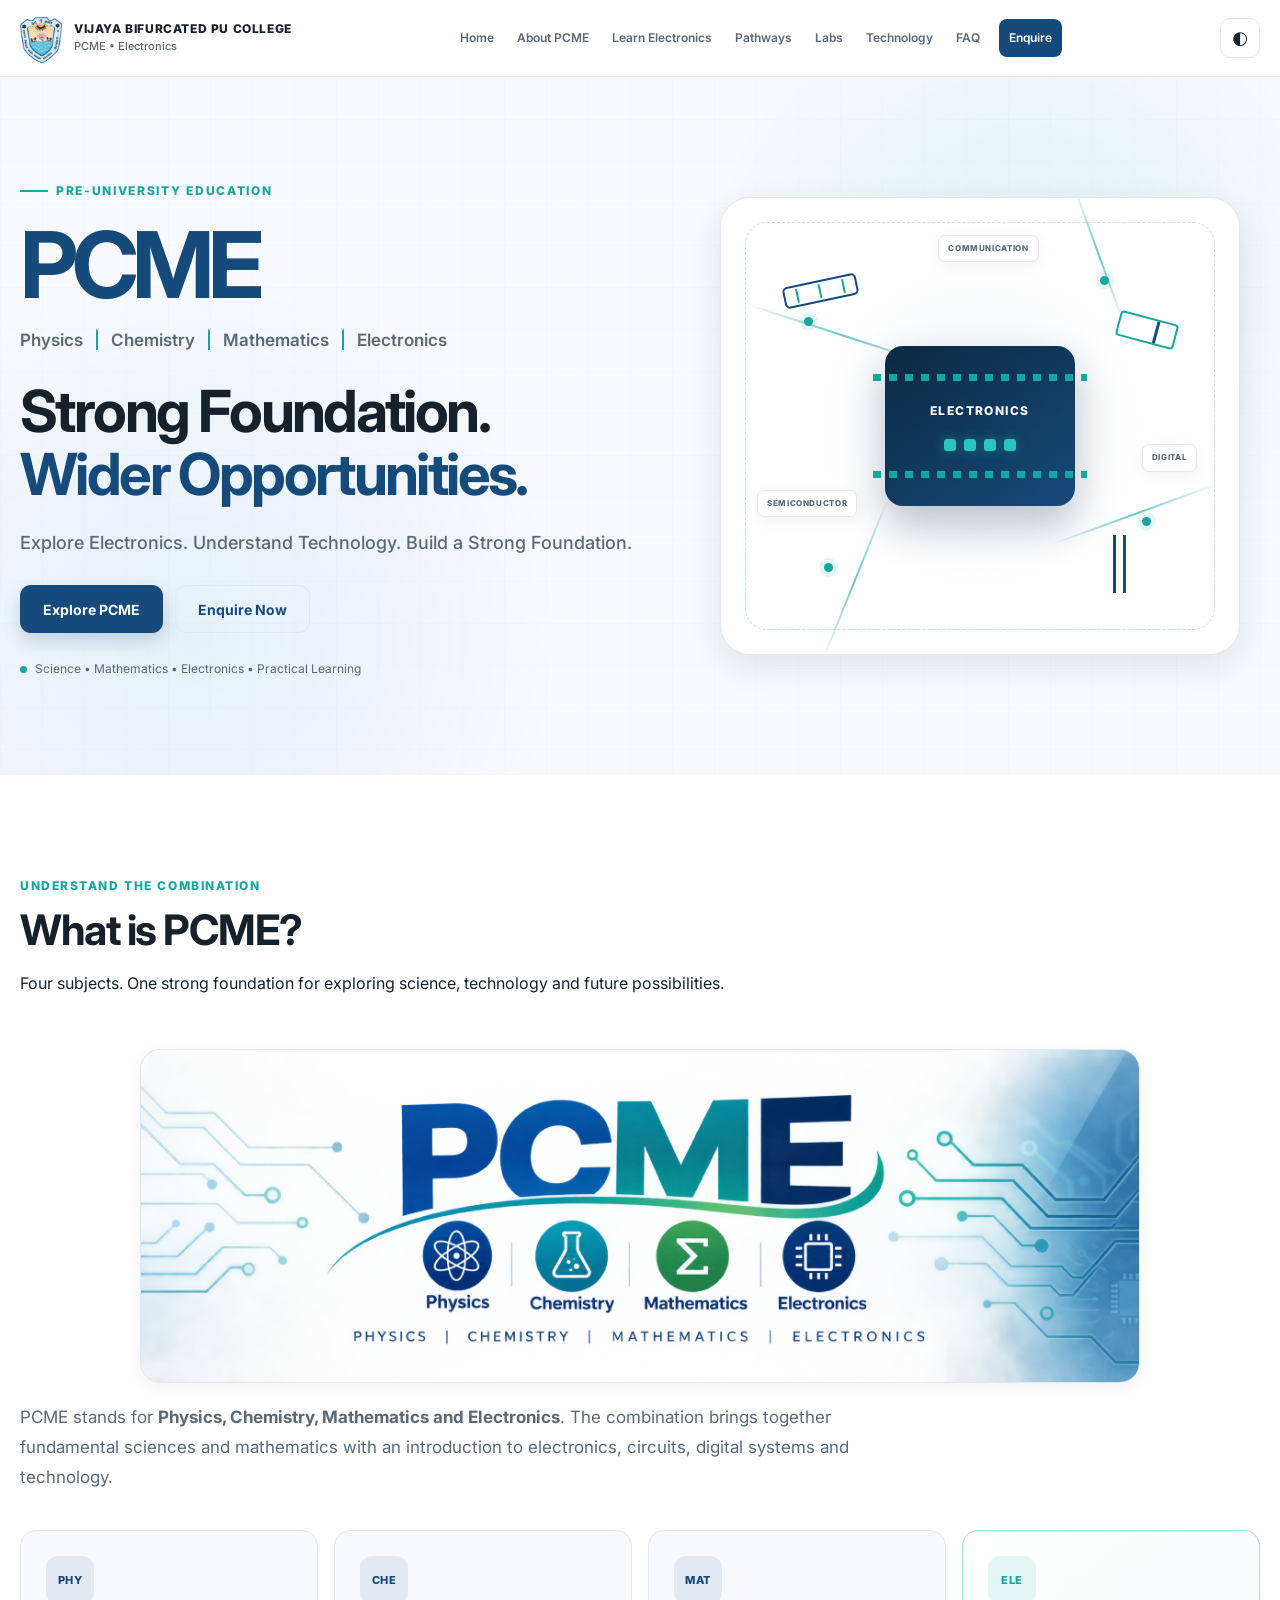
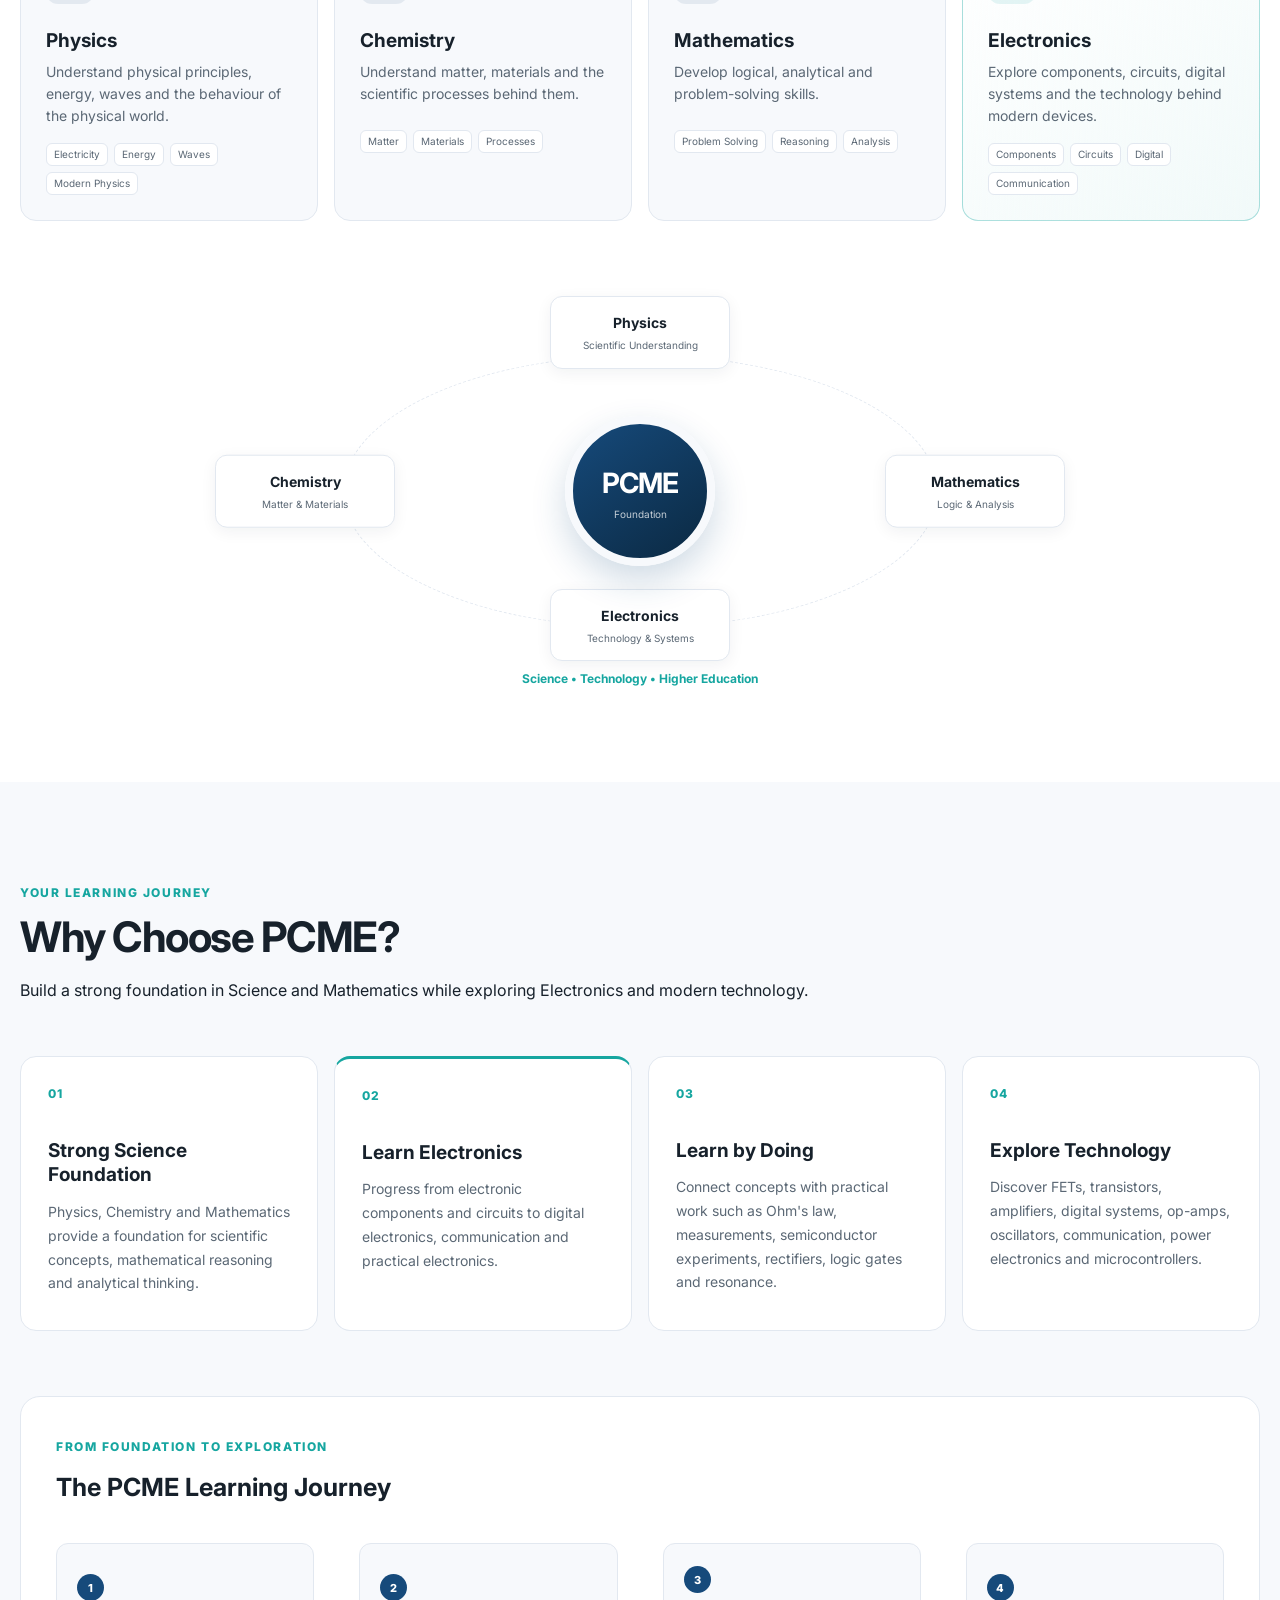
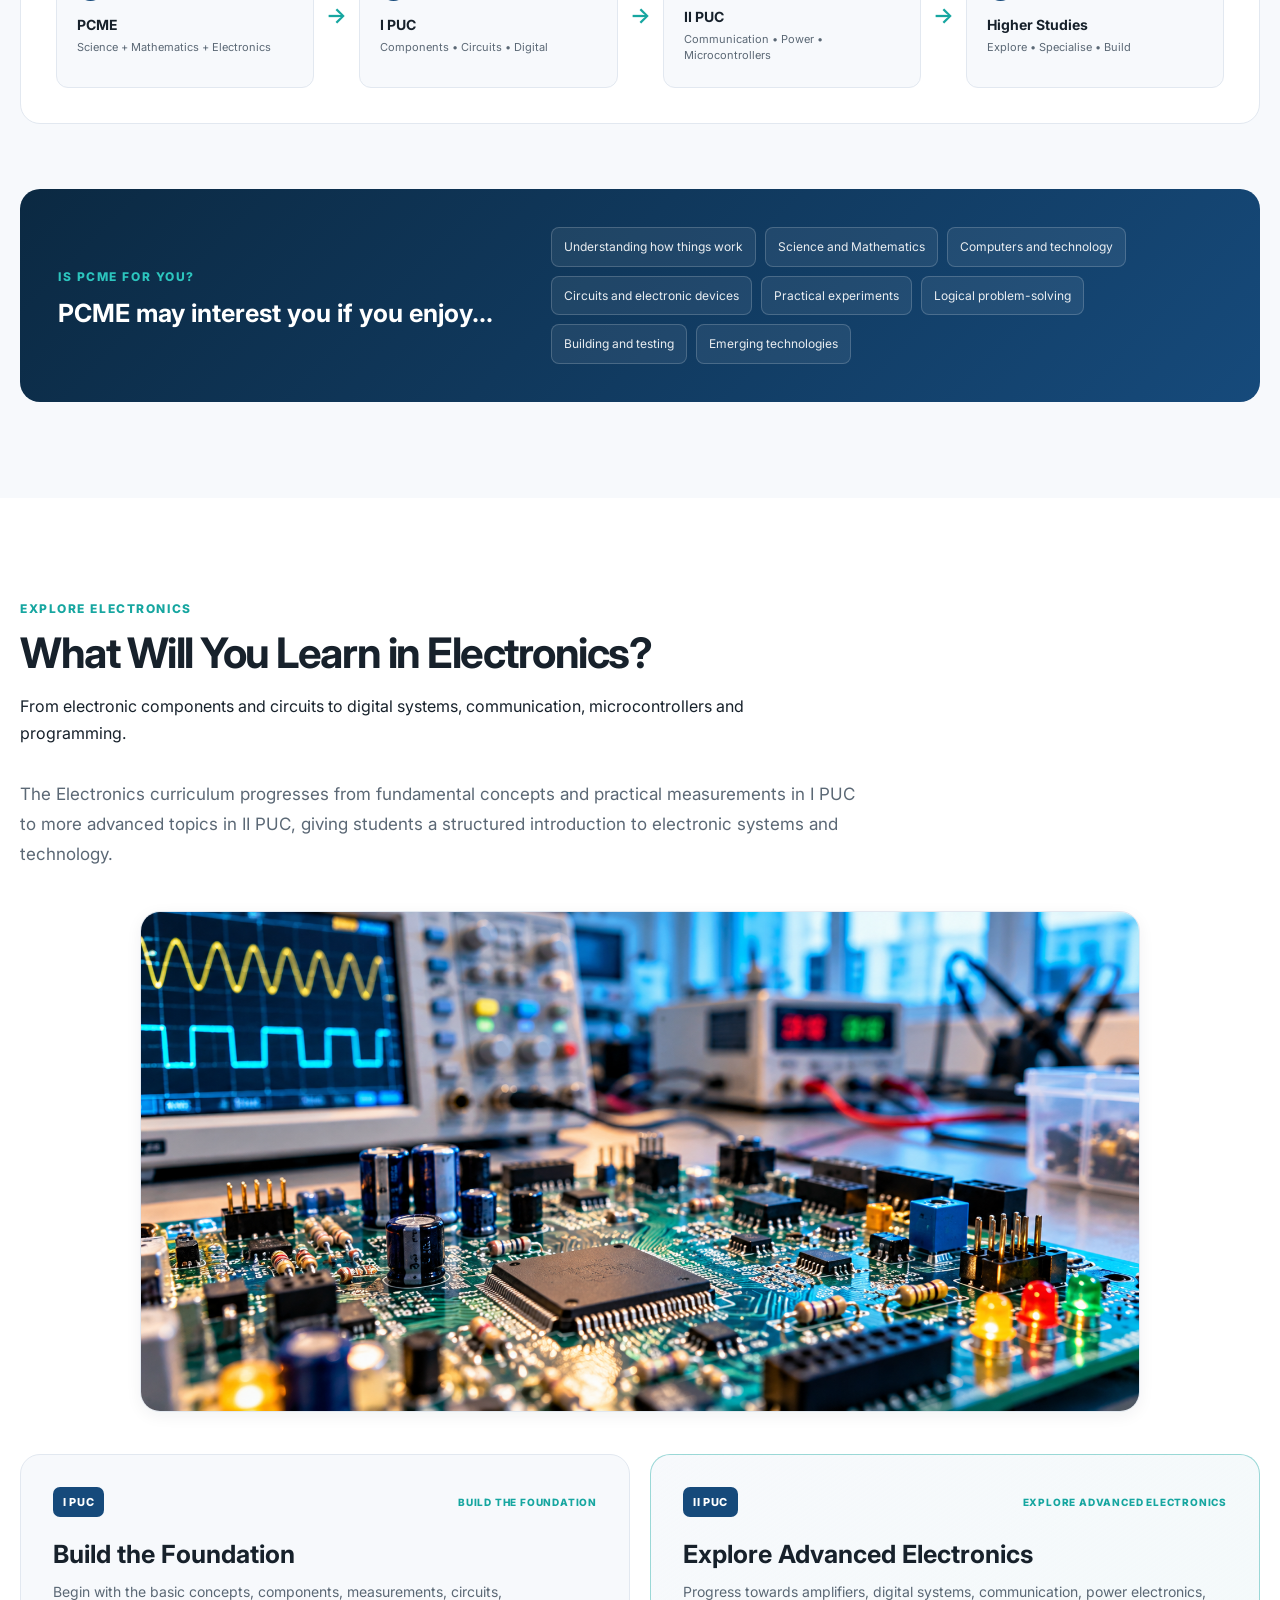
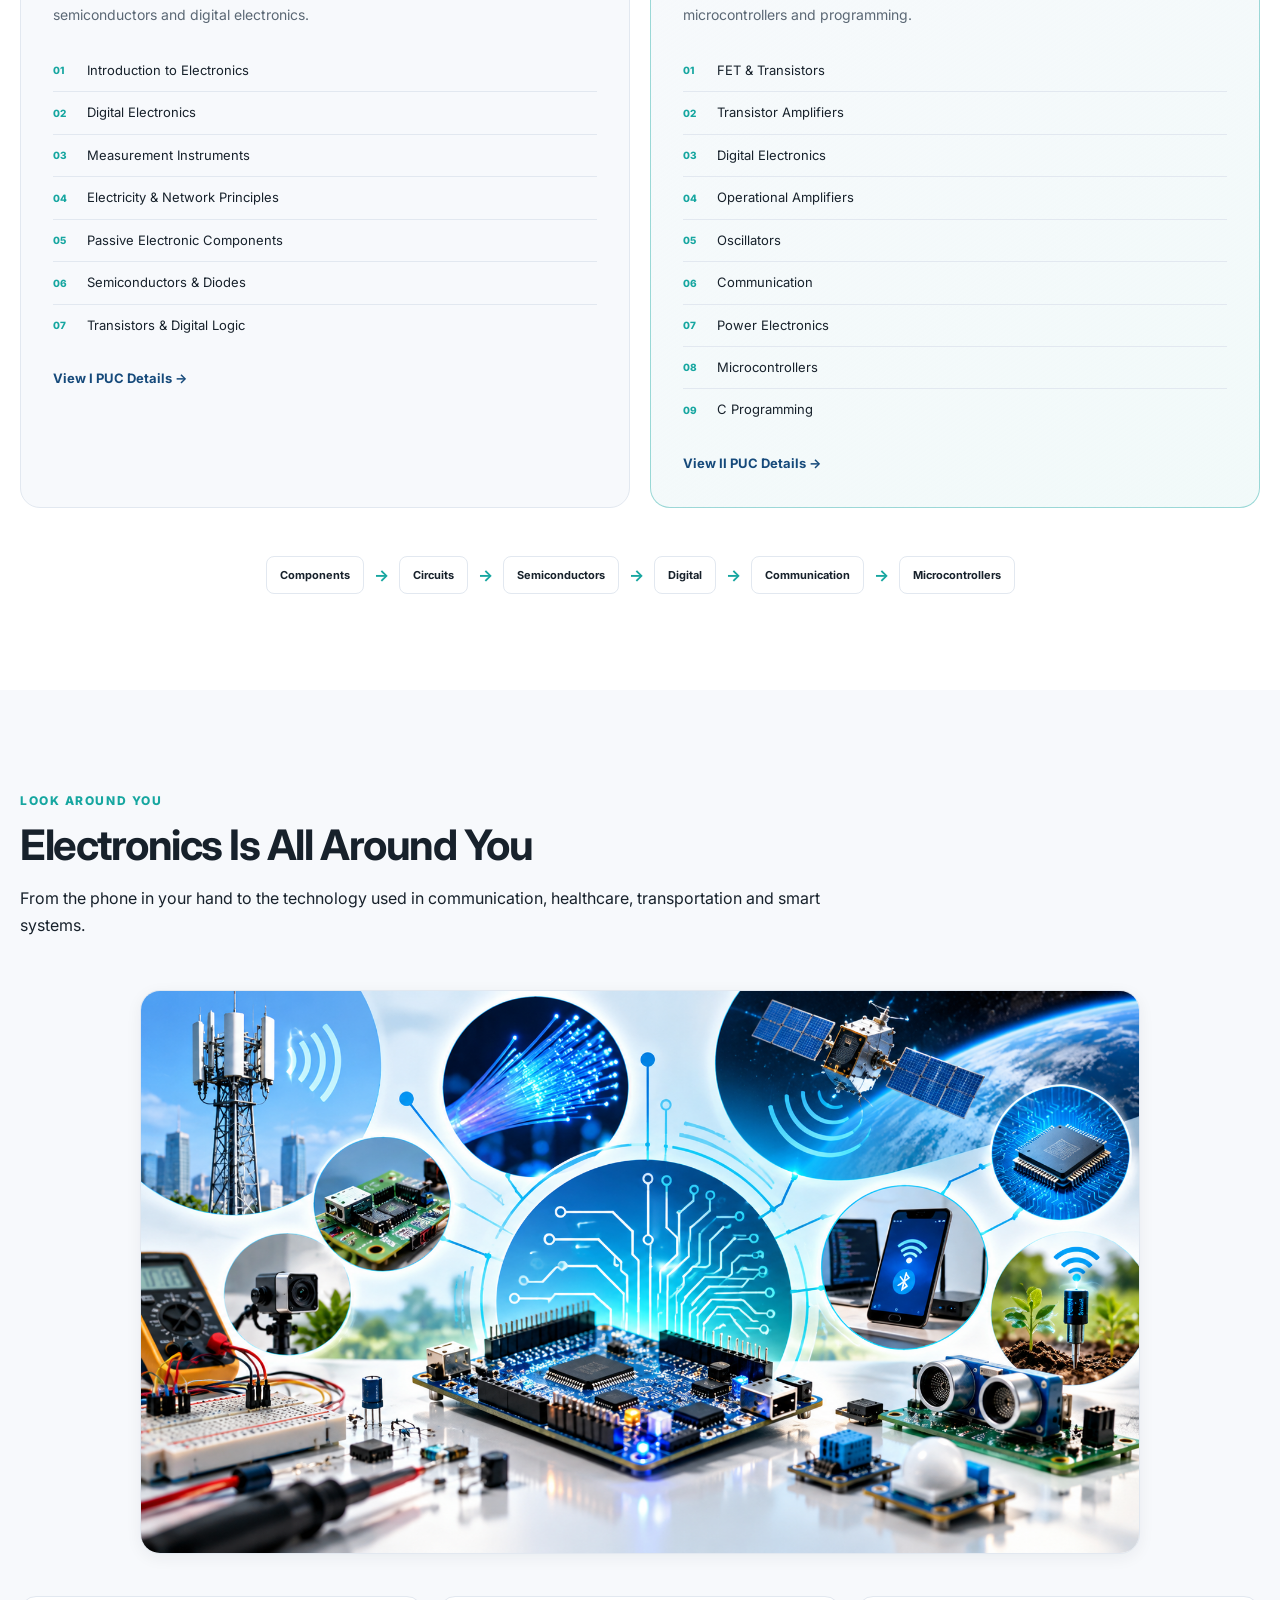
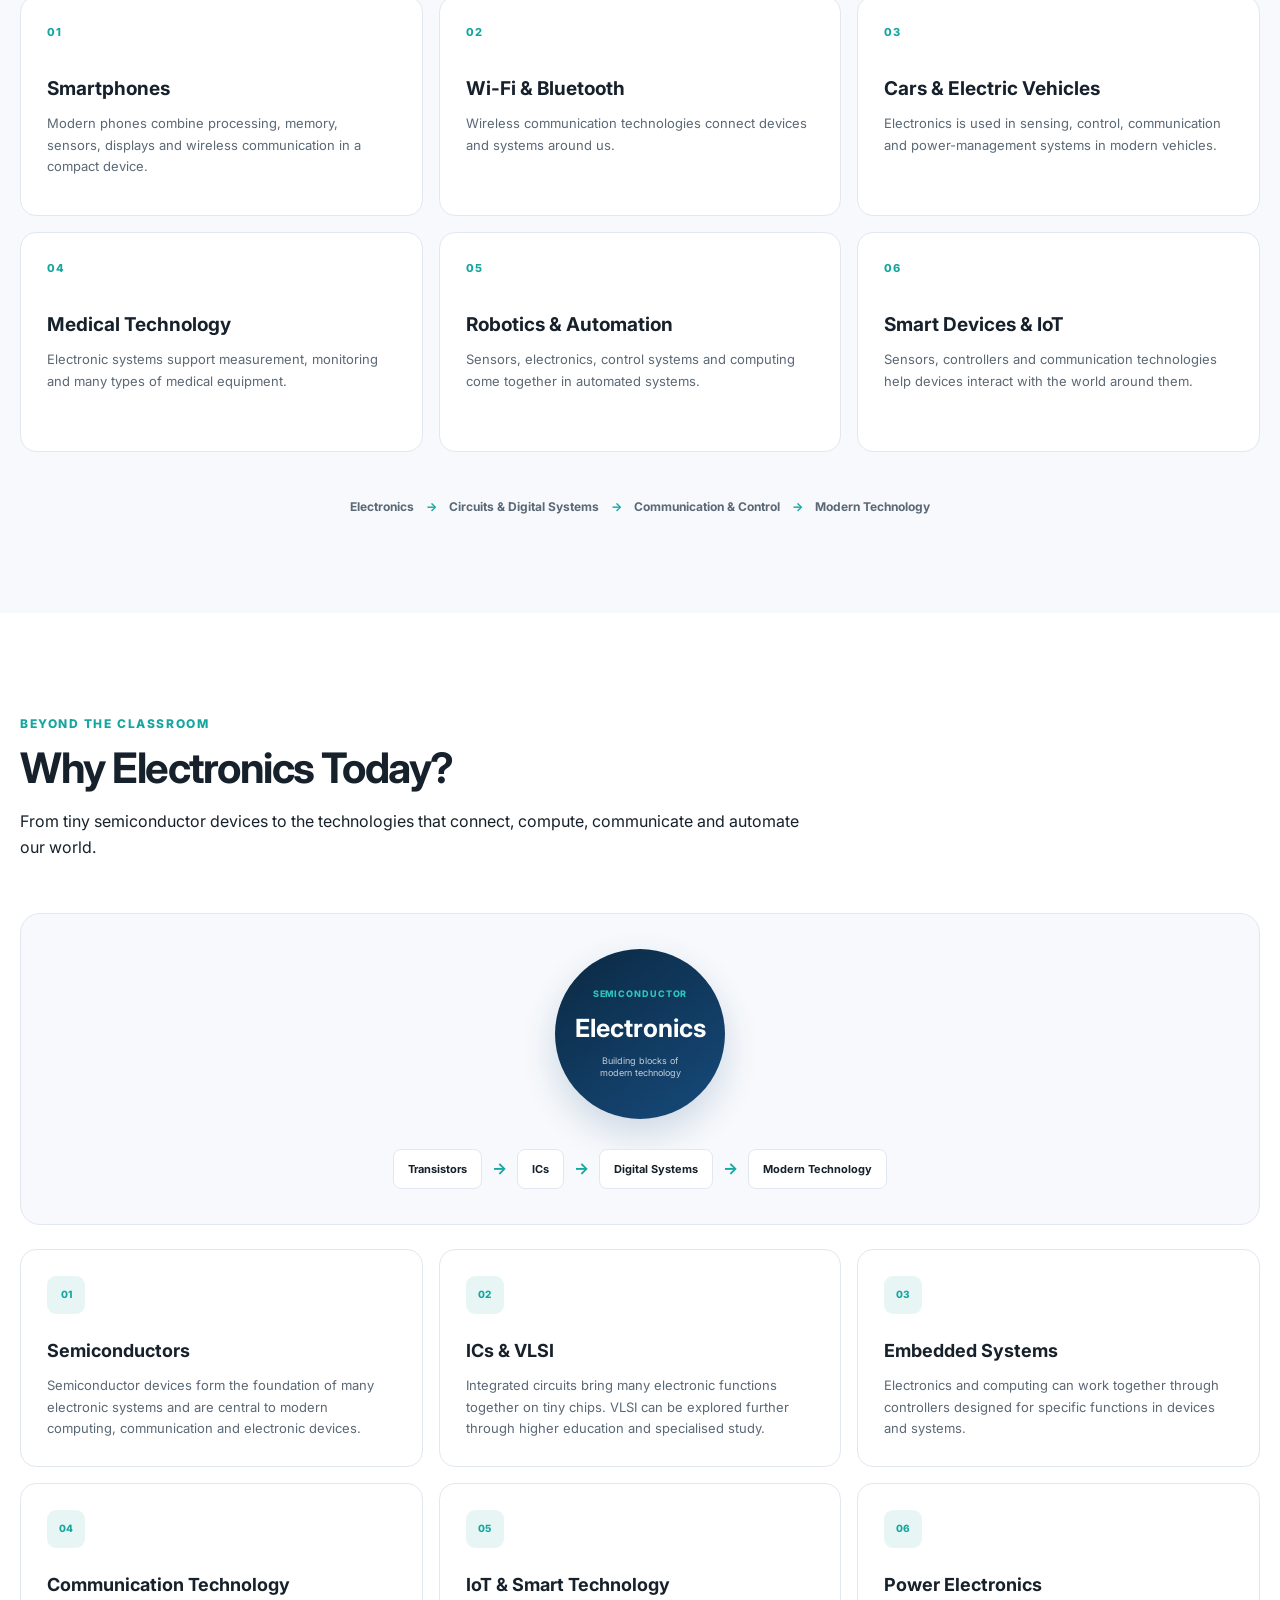
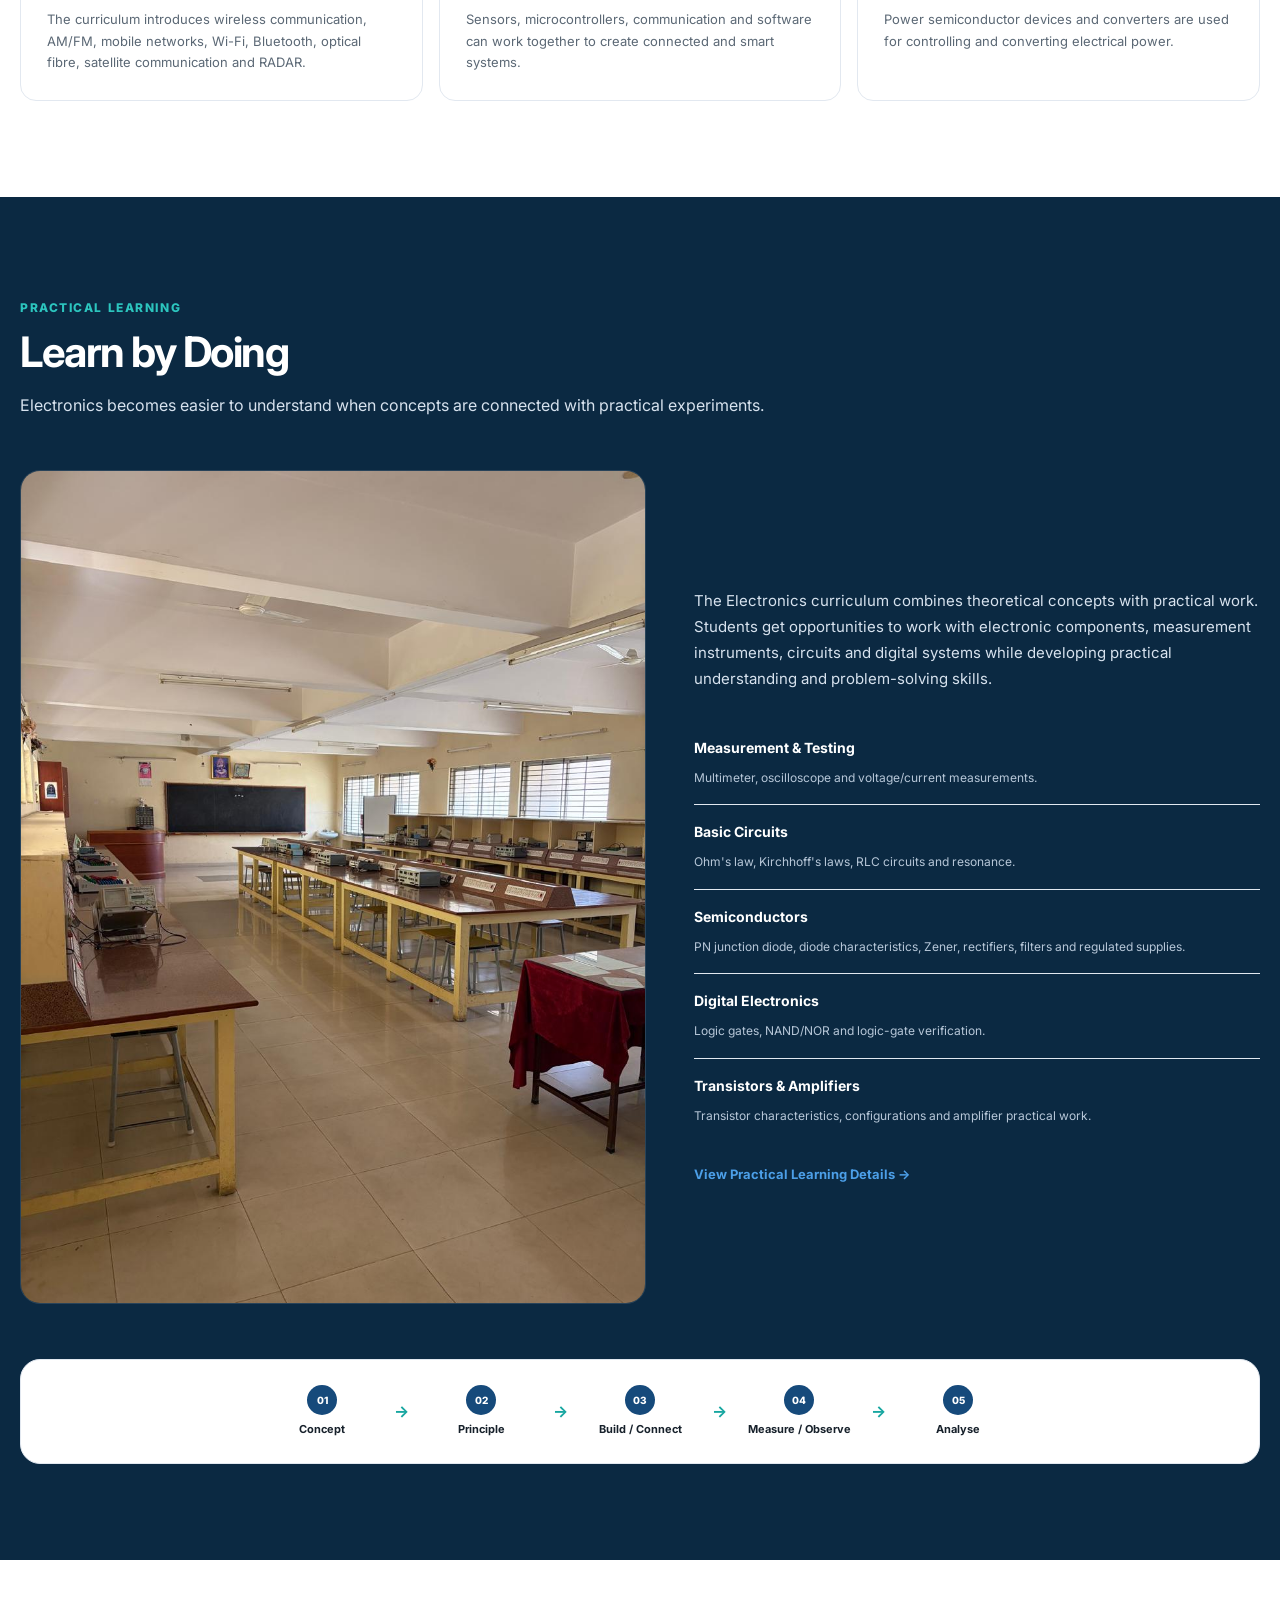
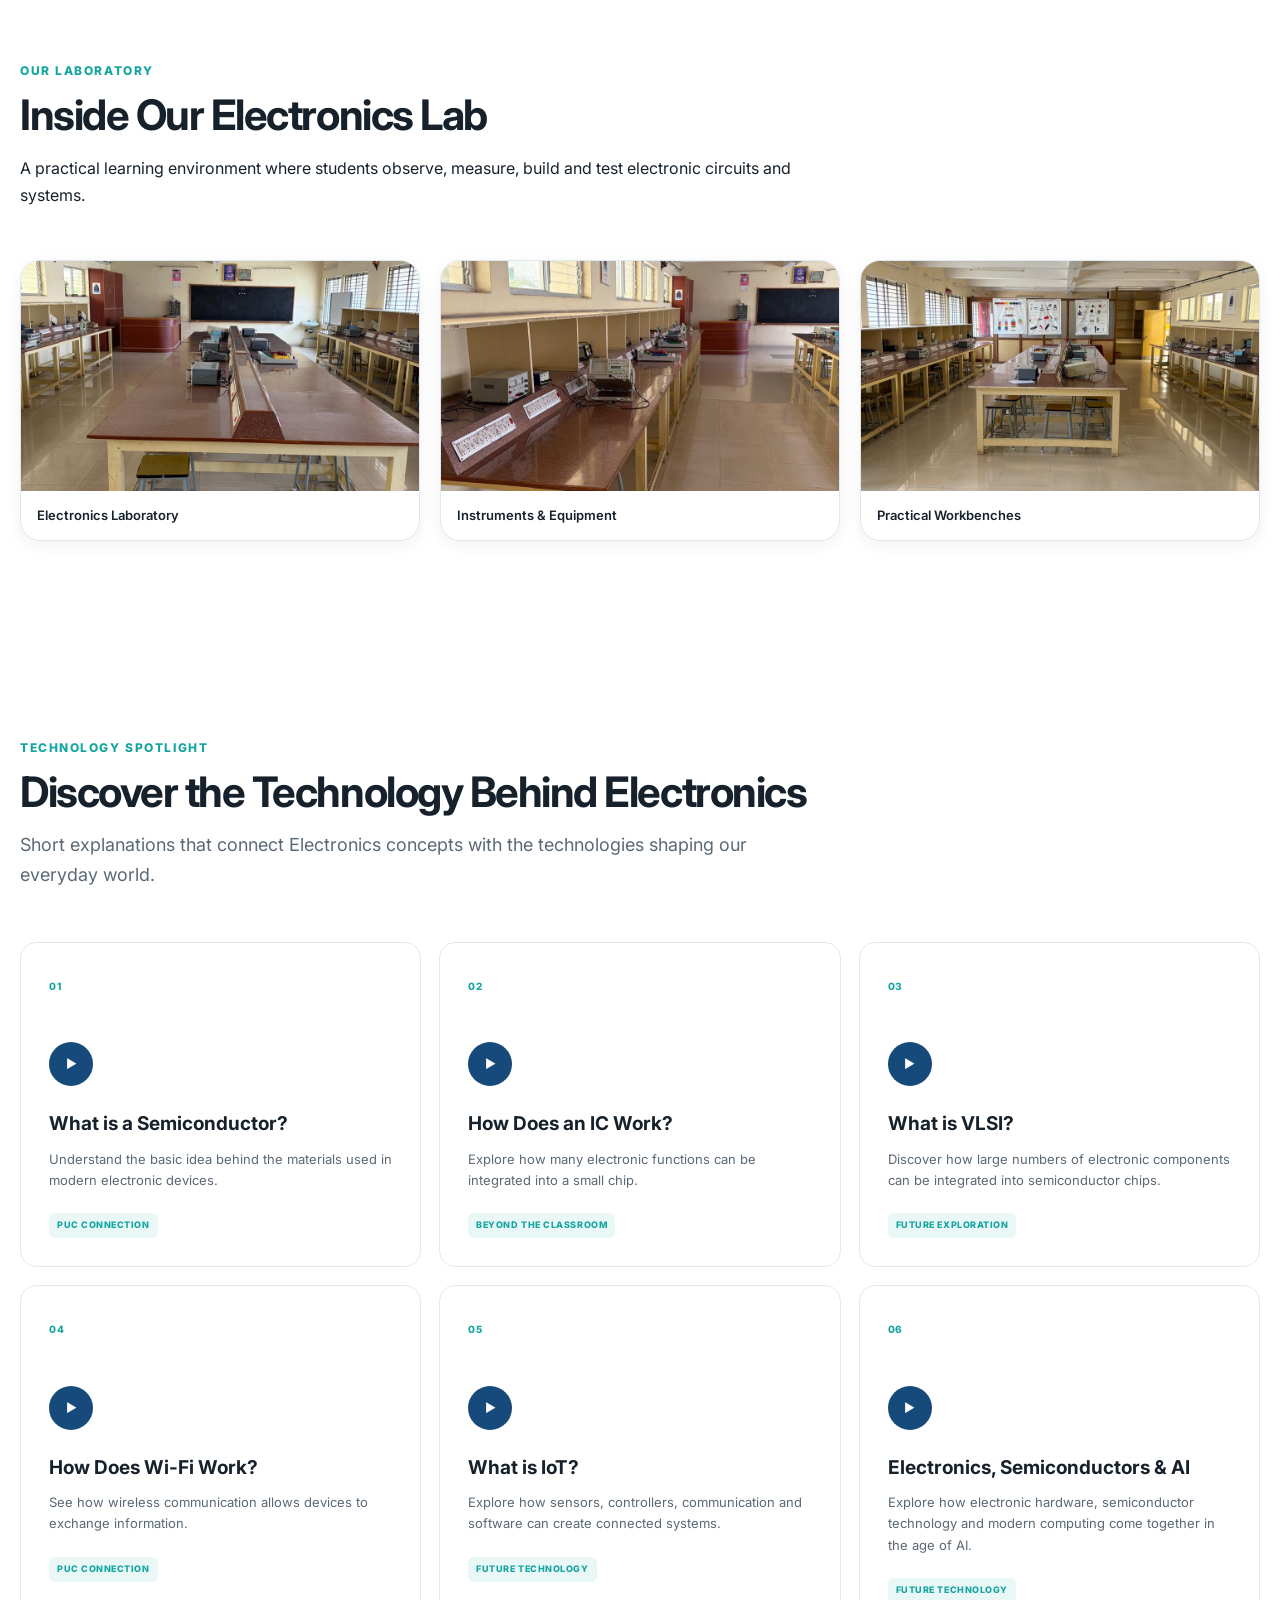
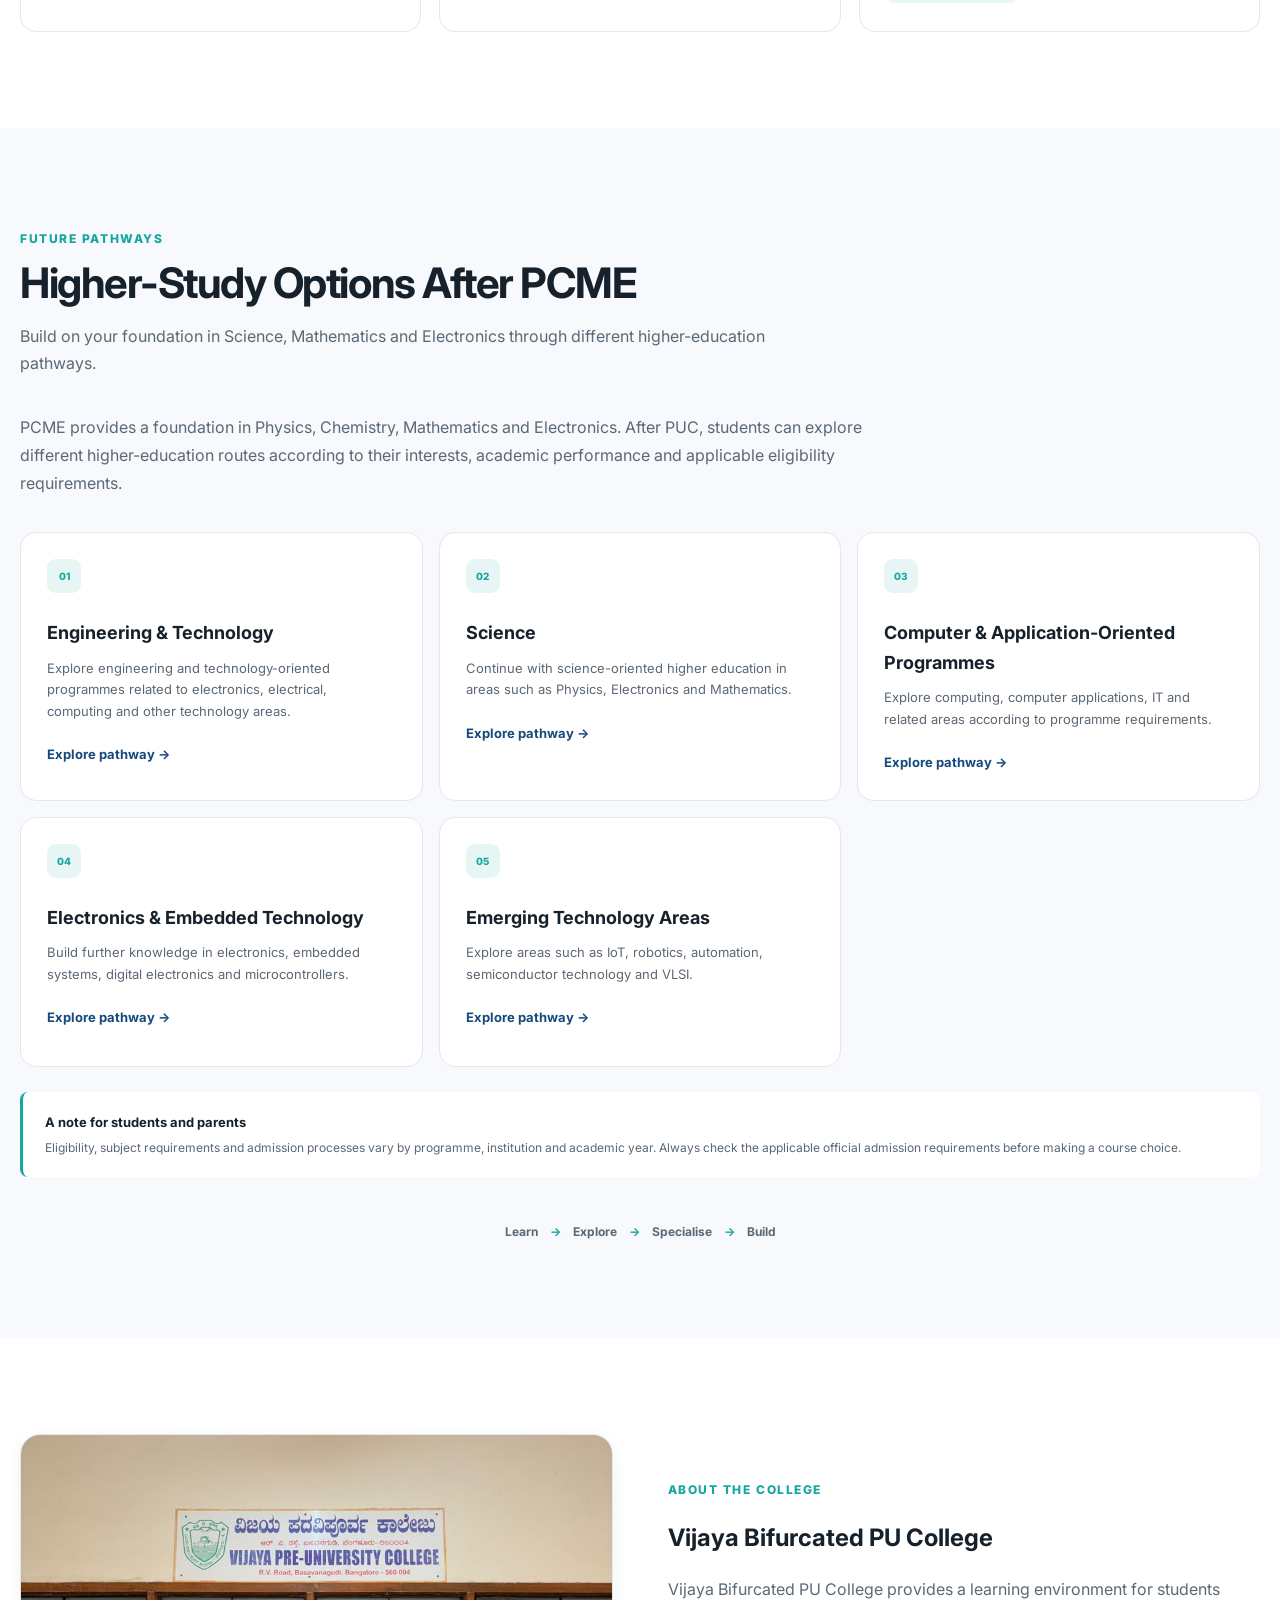
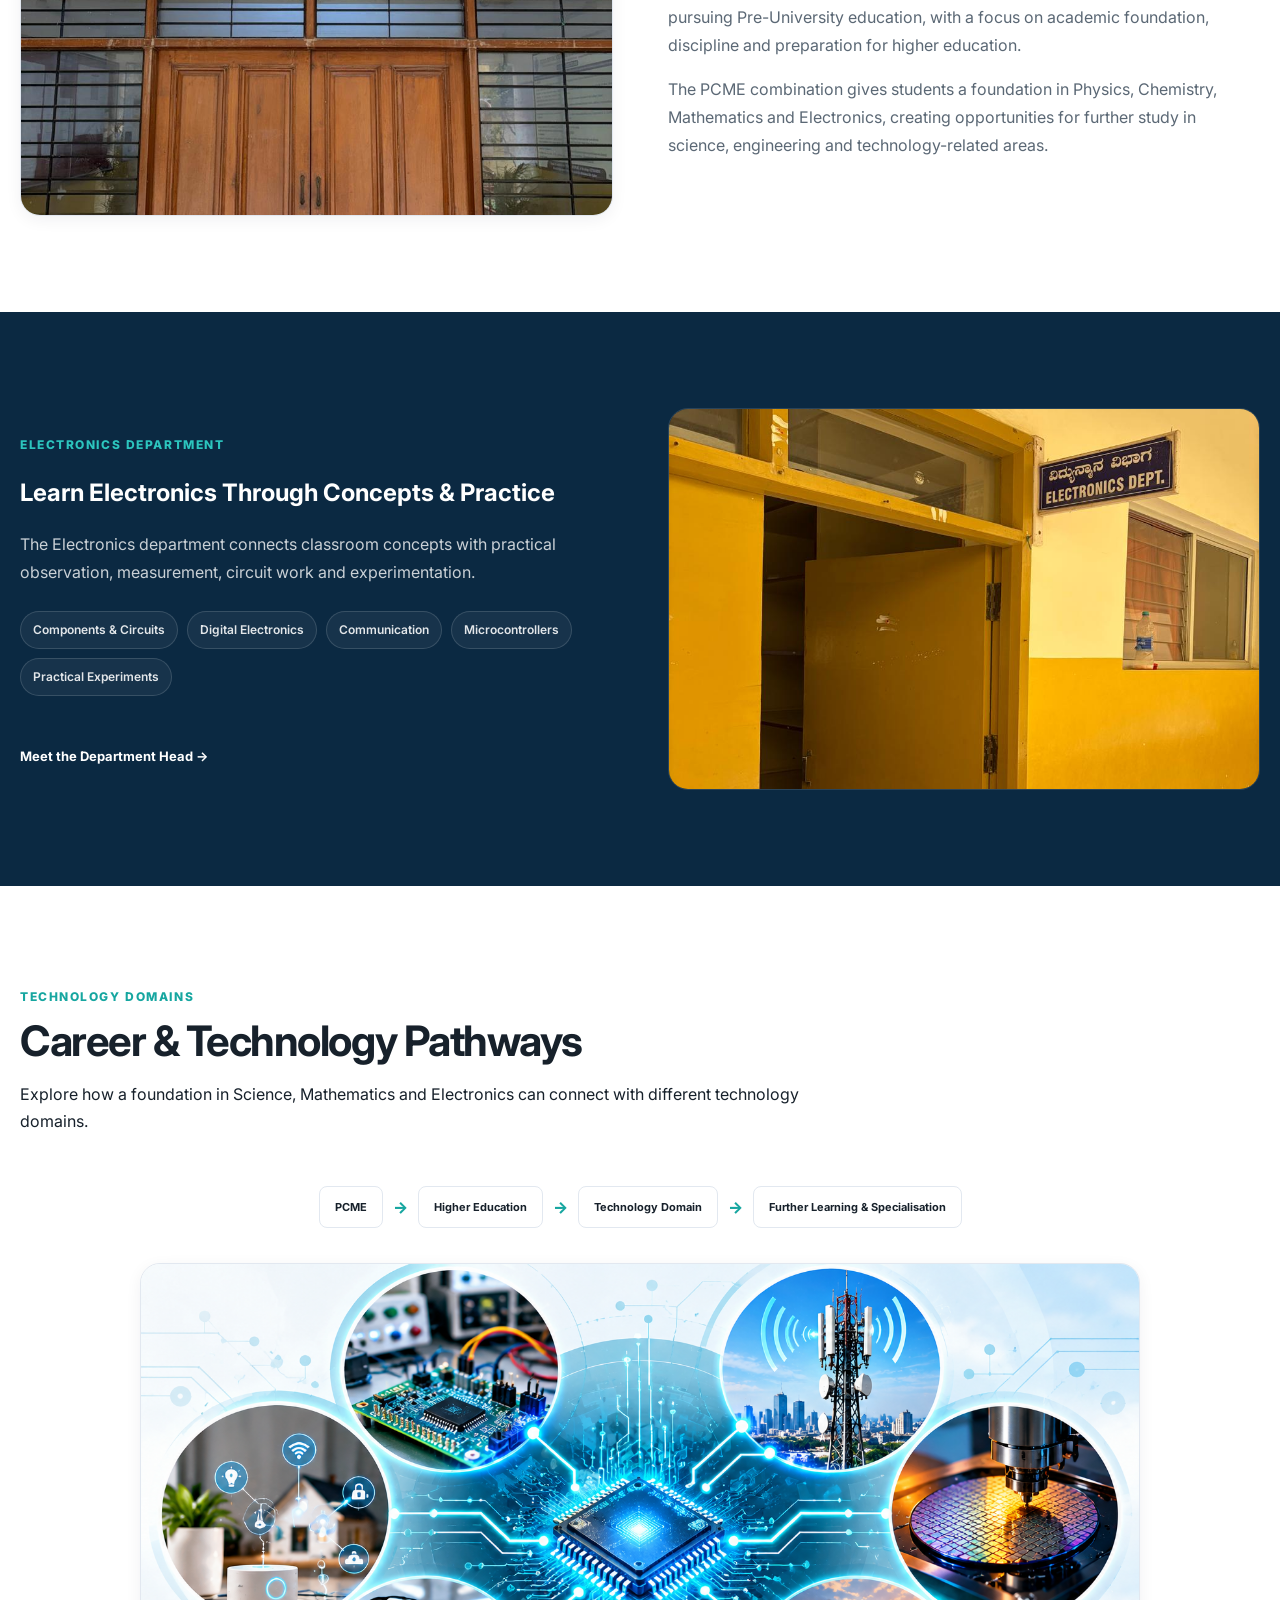
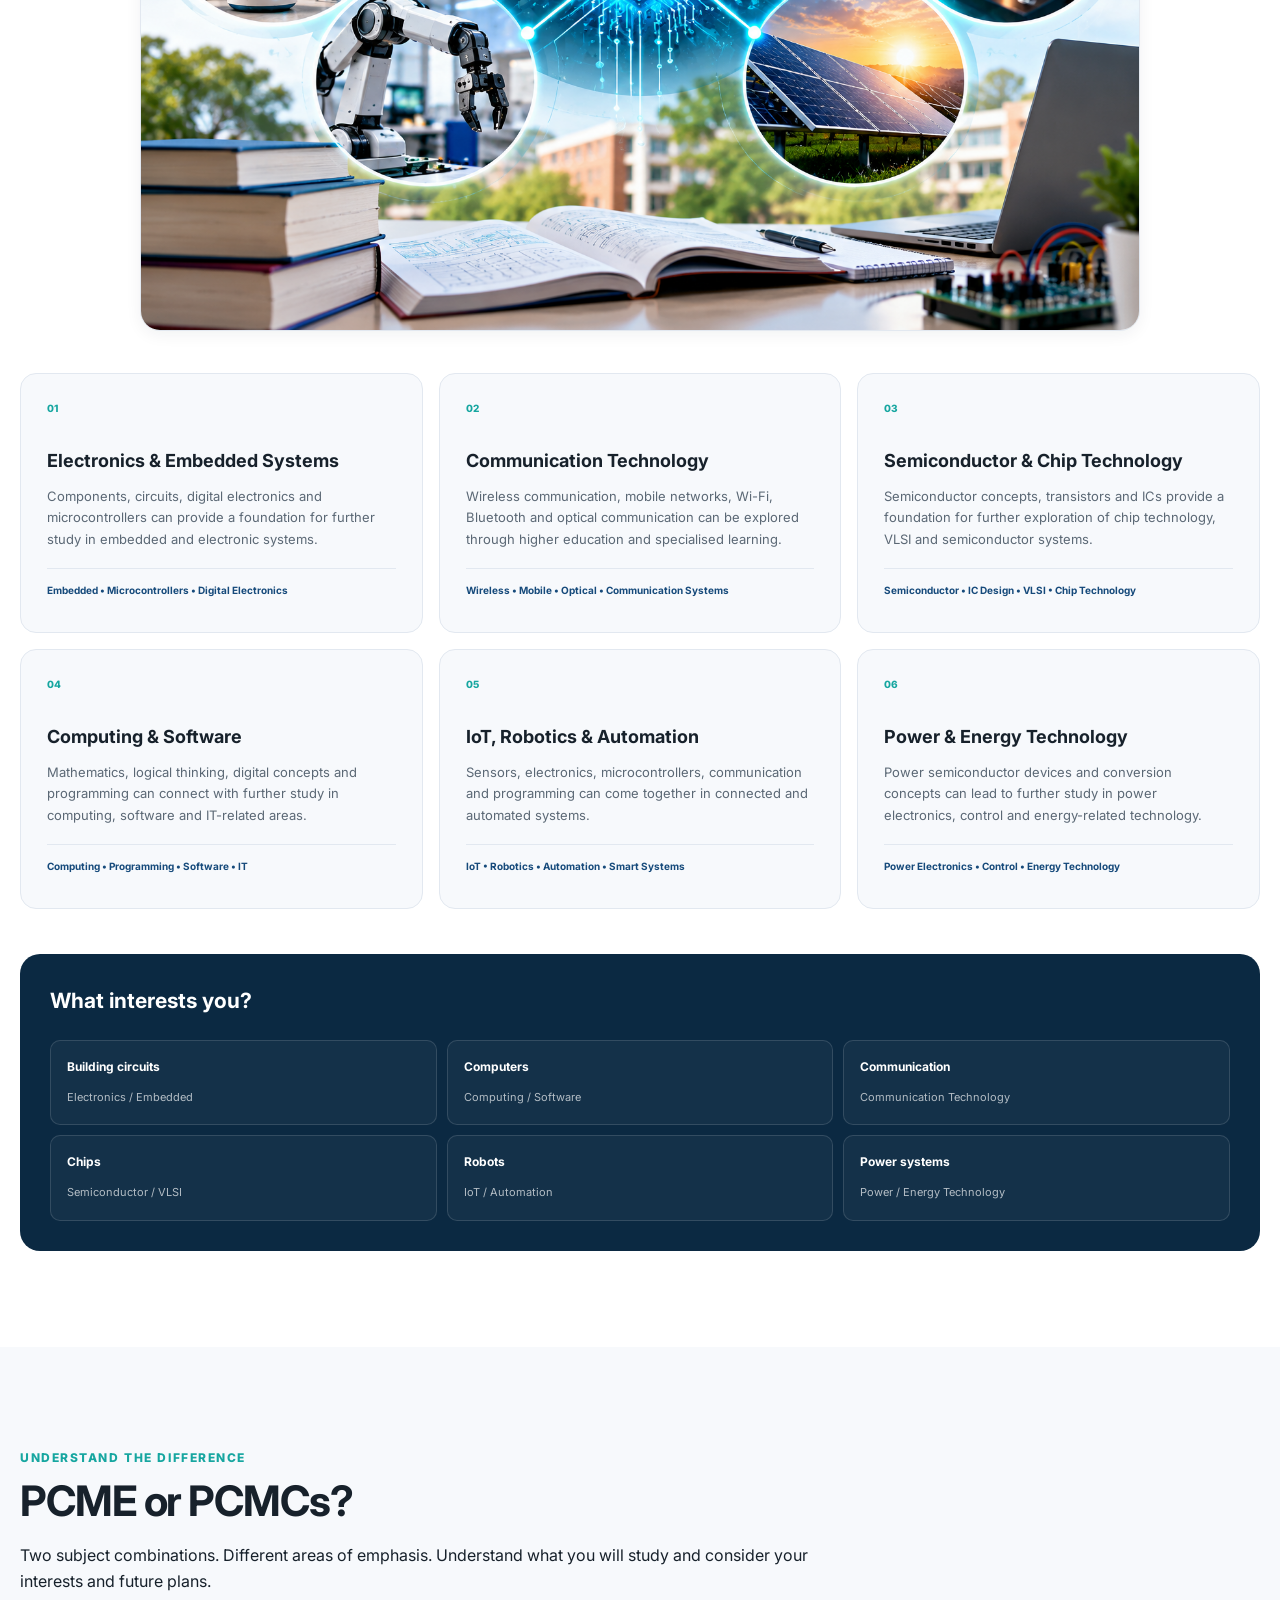
==== commit 8e5acb77: "Finalize PCME Electronics website for launch" ====
--- a/index.html
+++ b/index.html
@@ -36,7 +36,6 @@
 <a href="#pathways">Pathways</a>
 <a href="#lab">Labs</a>
 <a href="#technology">Technology</a>
-<a href="#resources">Resources</a>
 <a href="#faq">FAQ</a>
 <a class="nav-enquire" href="#enquire">
                     Enquire
@@ -62,7 +61,6 @@
 <a href="#pathways">Pathways</a>
 <a href="#lab">Labs</a>
 <a href="#technology">Technology</a>
-<a href="#resources">Resources</a>
 <a href="#faq">FAQ</a>
 <a class="mobile-enquire" href="#enquire">
                 Enquire Now
@@ -1703,9 +1701,227 @@
 </div>
 </section>
 
-<section class="section section-light" id="faq"><div class="container"><div class="section-heading"><div class="section-kicker">COMMON QUESTIONS</div><h2>Frequently Asked Questions</h2><p>Clear, practical answers for students and parents exploring PCME and Electronics.</p></div><div class="faq-list"><details class="faq-item" open><summary>What does PCME stand for?</summary><div class="faq-answer"><p>PCME stands for Physics, Chemistry, Mathematics and Electronics.</p></div></details><details class="faq-item"><summary>What will I study in Electronics?</summary><div class="faq-answer"><p>The curriculum progresses from components, measurements, circuits and semiconductors to digital electronics, transistors, amplifiers, communication, power electronics, microcontrollers and C programming.</p></div></details><details class="faq-item"><summary>Is Electronics mainly theoretical?</summary><div class="faq-answer"><p>No. The Electronics curriculum includes practical work involving measurement instruments, circuits, semiconductor devices, digital logic and other experiments.</p></div></details><details class="faq-item"><summary>What higher-study areas can PCME lead towards?</summary><div class="faq-answer"><p>Students can explore different higher-education pathways according to their interests and applicable eligibility requirements, including engineering and technology, science, computing, electronics, embedded systems and emerging technology areas.</p></div></details><details class="faq-item"><summary>Should I choose PCME or PCMCs?</summary><div class="faq-answer"><p>The combinations have different areas of emphasis. PCME includes Electronics, while PCMCs includes Computer Science. Students should consider their interests and the eligibility requirements of the higher-study programmes they may wish to pursue.</p></div></details><details class="faq-item"><summary>Where can I get current admission information?</summary><div class="faq-answer"><p>For current admission availability, fees, eligibility and application procedures, please contact the college office. Current institutional details can be added to the enquiry section below.</p></div></details></div></div></section>
-
-<section class="section" id="enquire"><div class="container"><div class="section-heading"><div class="section-kicker">ADMISSION ENQUIRY</div><h2>Interested in PCME?</h2><p>Explore the combination, understand Electronics and speak with the college about admission-related information.</p></div><div class="enquiry-grid"><div class="enquiry-content"><span class="enquiry-badge">PCME • ELECTRONICS</span><h3>Start with the right information.</h3><p>Students and parents can enquire about admission, eligibility, subject combination, fee details and other current college information.</p><ul class="enquiry-points"><li>PCME subject combination</li><li>Electronics curriculum and practical learning</li><li>Higher-study pathways</li><li>Current admission information</li></ul></div><div class="enquiry-card"><h3>Request an Enquiry</h3><form class="enquiry-form" id="enquiry-form"><div class="form-row"><label>Student Name<input type="text" name="student-name" placeholder="Enter student name" required></label><label>Parent / Guardian<input type="text" name="parent-name" placeholder="Enter parent / guardian name"></label></div><div class="form-row"><label>Mobile Number<input type="tel" name="mobile" placeholder="Enter mobile number" required></label><label>Email<input type="email" name="email" placeholder="Enter email address"></label></div><label>Message<textarea name="message" rows="4" placeholder="What would you like to know?"></textarea></label><button type="button" class="btn btn-primary">Submit Enquiry</button><small class="form-note">The form is ready to connect to the college's preferred email, Google Form or enquiry system.</small></form></div></div></div></section>
+<section class="section section-light" id="faq"><div class="container"><div class="section-heading"><div class="section-kicker">COMMON QUESTIONS</div><h2>Frequently Asked Questions</h2><p>Clear, practical answers for students and parents exploring PCME and Electronics.</p></div><div class="faq-list">
+
+   <div class="faq-list">
+
+    <!-- FAQ 01 -->
+    <details class="faq-item" open>
+
+        <summary>
+            What does PCME stand for?
+        </summary>
+
+        <div class="faq-answer">
+            <p>
+                PCME stands for <strong>Physics, Chemistry, Mathematics and
+                Electronics</strong>. It combines the core science subjects
+                with Electronics, giving students an opportunity to understand
+                both scientific concepts and electronic systems.
+            </p>
+        </div>
+
+    </details>
+
+
+    <!-- FAQ 02 -->
+    <details class="faq-item">
+
+        <summary>
+            What will I study in Electronics?
+        </summary>
+
+        <div class="faq-answer">
+            <p>
+                The Electronics curriculum introduces students to electronic
+                components, semiconductor devices, digital electronics,
+                measurement instruments, circuits, communication systems,
+                microcontrollers and practical electronics. The I PUC and
+                II PUC curriculum progressively builds these concepts.
+            </p>
+        </div>
+
+    </details>
+
+
+    <!-- FAQ 03 -->
+    <details class="faq-item">
+
+        <summary>
+            Is Electronics mainly theoretical?
+        </summary>
+
+        <div class="faq-answer">
+            <p>
+                No. Electronics combines <strong>concepts with practical
+                learning</strong>. Students work with components, instruments,
+                circuits and electronic systems and perform practical
+                experiments as part of the curriculum.
+            </p>
+        </div>
+
+    </details>
+
+
+    <!-- FAQ 04 -->
+    <details class="faq-item">
+
+        <summary>
+            What higher-study areas can PCME lead towards?
+        </summary>
+
+        <div class="faq-answer">
+            <p>
+                PCME can provide a foundation for higher studies in areas such
+                as <strong>Electronics, Electrical and Electronics, Engineering,
+                Computer-related fields, Physics, Mathematics, Communication,
+                Embedded Systems</strong> and other technology-related
+                programmes, depending on the student's interests and the
+                eligibility requirements of the programme.
+            </p>
+        </div>
+
+    </details>
+
+
+    <!-- FAQ 05 -->
+    <details class="faq-item">
+
+        <summary>
+            Should I choose PCME or PCMCs?
+        </summary>
+
+        <div class="faq-answer">
+            <p>
+                Both combinations can lead to technology-related higher
+                studies. <strong>PCME gives students exposure to Electronics
+                and electronic systems</strong>, while PCMCs gives greater
+                emphasis to Computer Science. The better choice depends on
+                the student's interests, strengths and intended higher-study
+                pathway.
+            </p>
+        </div>
+
+    </details>
+
+
+    <!-- FAQ 06 -->
+    <details class="faq-item">
+
+        <summary>
+            Where can I get current admission information?
+        </summary>
+
+        <div class="faq-answer">
+            <p>
+                For current admission procedures, eligibility, fee details
+                and other institutional information, students and parents
+                should refer to the college's official information or contact
+                the college directly through the enquiry facility provided
+                on this website.
+            </p>
+        </div>
+
+    </details>
+
+
+    <!-- FAQ 07 -->
+    <details class="faq-item">
+
+        <summary>
+            Is PCME suitable for students interested in technology?
+        </summary>
+
+        <div class="faq-answer">
+            <p>
+                PCME may be a good option for students who enjoy
+                <strong>Science and Mathematics</strong> and are interested
+                in understanding electronic devices, circuits, digital
+                systems and technology. Students should also consider their
+                interests and the requirements of the higher-study programmes
+                they may wish to pursue.
+            </p>
+        </div>
+
+    </details>
+
+
+    <!-- FAQ 08 -->
+    <details class="faq-item">
+
+        <summary>
+            Does Electronics involve practical learning?
+        </summary>
+
+        <div class="faq-answer">
+            <p>
+                Yes. The Electronics curriculum includes practical work
+                involving <strong>measurement instruments, electronic
+                components, circuits, semiconductor devices, digital logic
+                and other experiments</strong>. Practical learning helps
+                students connect classroom concepts with real electronic
+                systems.
+            </p>
+        </div>
+
+    </details>
+
+</div>
+</div>
+</section>
+
+<section class="section" id="enquire"><div class="container"><div class="section-heading"><div class="section-kicker">ADMISSION ENQUIRY</div><h2>Interested in PCME?</h2><p>Explore the combination, understand Electronics and speak with the college about admission-related information.</p></div><div class="enquiry-grid"><div class="enquiry-content"><span class="enquiry-badge">PCME • ELECTRONICS</span><h3>Start with the right information.</h3><p>Students and parents can enquire about admission, eligibility, subject combination, current fee details and other college information.</p><ul class="enquiry-points"><li>PCME subject combination</li><li>Electronics curriculum and practical learning</li><li>Higher-study pathways</li><li>Current admission information</li></ul></div><div class="enquiry-card"><h3>Request an Enquiry</h3><form class="enquiry-form" id="enquiry-form"><div class="form-row"><label>Student Name
+    <input
+        type="text"
+        name="student-name"
+        placeholder="Enter student name"
+        autocomplete="section-student name"
+        required>
+</label>
+
+<label>Parent / Guardian
+    <input
+        type="text"
+        name="parent-name"
+        placeholder="Enter parent / guardian name"
+        autocomplete="section-parent name">
+</label></div><div class="form-row"><label>Mobile Number
+    <input
+        type="tel"
+        name="mobile"
+        placeholder="Enter mobile number"
+        autocomplete="tel"
+        required>
+</label>
+
+<label>Email
+    <input
+        type="email"
+        name="email"
+        placeholder="Enter email address"
+        autocomplete="email">
+</label></div><label>Message
+    <textarea
+        name="message"
+        rows="4"
+        placeholder="What would you like to know?"
+        autocomplete="off"></textarea>
+</label><button type="submit" class="btn btn-primary">Submit Enquiry</button><small class="form-note"> Your enquiry will open in Gmail with the details already filled in. Please review the message and click Send.</small><div class="admission-action">
+
+    <a
+        href="https://vijayapurv.org.in/adm2.html"
+        target="_blank"
+        rel="noopener noreferrer"
+        class="btn btn-secondary admission-button">
+        Apply for Admission →
+    </a>
+    <br/>
+    <small class="form-note">
+        For formal admission registration, please use the college's
+        official admission form.
+    </small>
+
+</div></form></div></div></div></section>
 </main>
 
 <div aria-hidden="true" class="modal" id="semiconductor-modal">
@@ -1988,40 +2204,6 @@
 </div>
 </div>
 
-<!--<div aria-hidden="true" class="modal" id="india-semiconductor-modal">
-<div class="modal-overlay modal-close"></div>
-<div class="modal-dialog">
-<button aria-label="Close" class="modal-close modal-x" type="button">×</button>
-<div class="modal-kicker">
-            TECHNOLOGY AWARENESS
-        </div>
-<h2>
-            India's Semiconductor Journey
-        </h2>
-<p class="modal-lead">
-            Semiconductor technology is an important area of modern
-            electronics, with developments in semiconductor design,
-            manufacturing, packaging, research and skill development.
-        </p>
-<div class="video-placeholder">
-<span>▶</span>
-<strong>Official / educational video</strong>
-<small>Video will be added here</small>
-</div>
-<div class="spotlight-explanation">
-<strong>
-                Why does this matter to a student?
-            </strong>
-<p>
-                Physics, Mathematics and Electronics provide useful
-                foundations for understanding how electronic and
-                semiconductor technologies develop further through
-                higher education and specialised learning.
-            </p>
-</div>
-</div>
-</div> -->
-
 <!-- =========================================
      ELECTRONICS, SEMICONDUCTORS & AI MODAL
 ========================================== -->
@@ -2731,6 +2913,6 @@
 </div>
 </footer>
 
-<script src="js/script.js"></script>
+<script src="js/script.js?v=2"></script>
 </body>
 </html>
--- a/css/style.css
+++ b/css/style.css
@@ -6058,4 +6058,24 @@
         border-radius: var(--radius-md);
     }
 
-}+}
+/* =========================================
+   ADMISSION ACTION
+========================================= */
+
+.admission-action {
+    margin-top: 18px;
+    padding-top: 18px;
+    border-top: 1px solid var(--border);
+}
+
+.admission-button {
+    width: 100%;
+    text-align: center;
+    justify-content: center;
+}
+
+.admission-action .form-note {
+    display: block;
+    margin-top: 10px;
+}
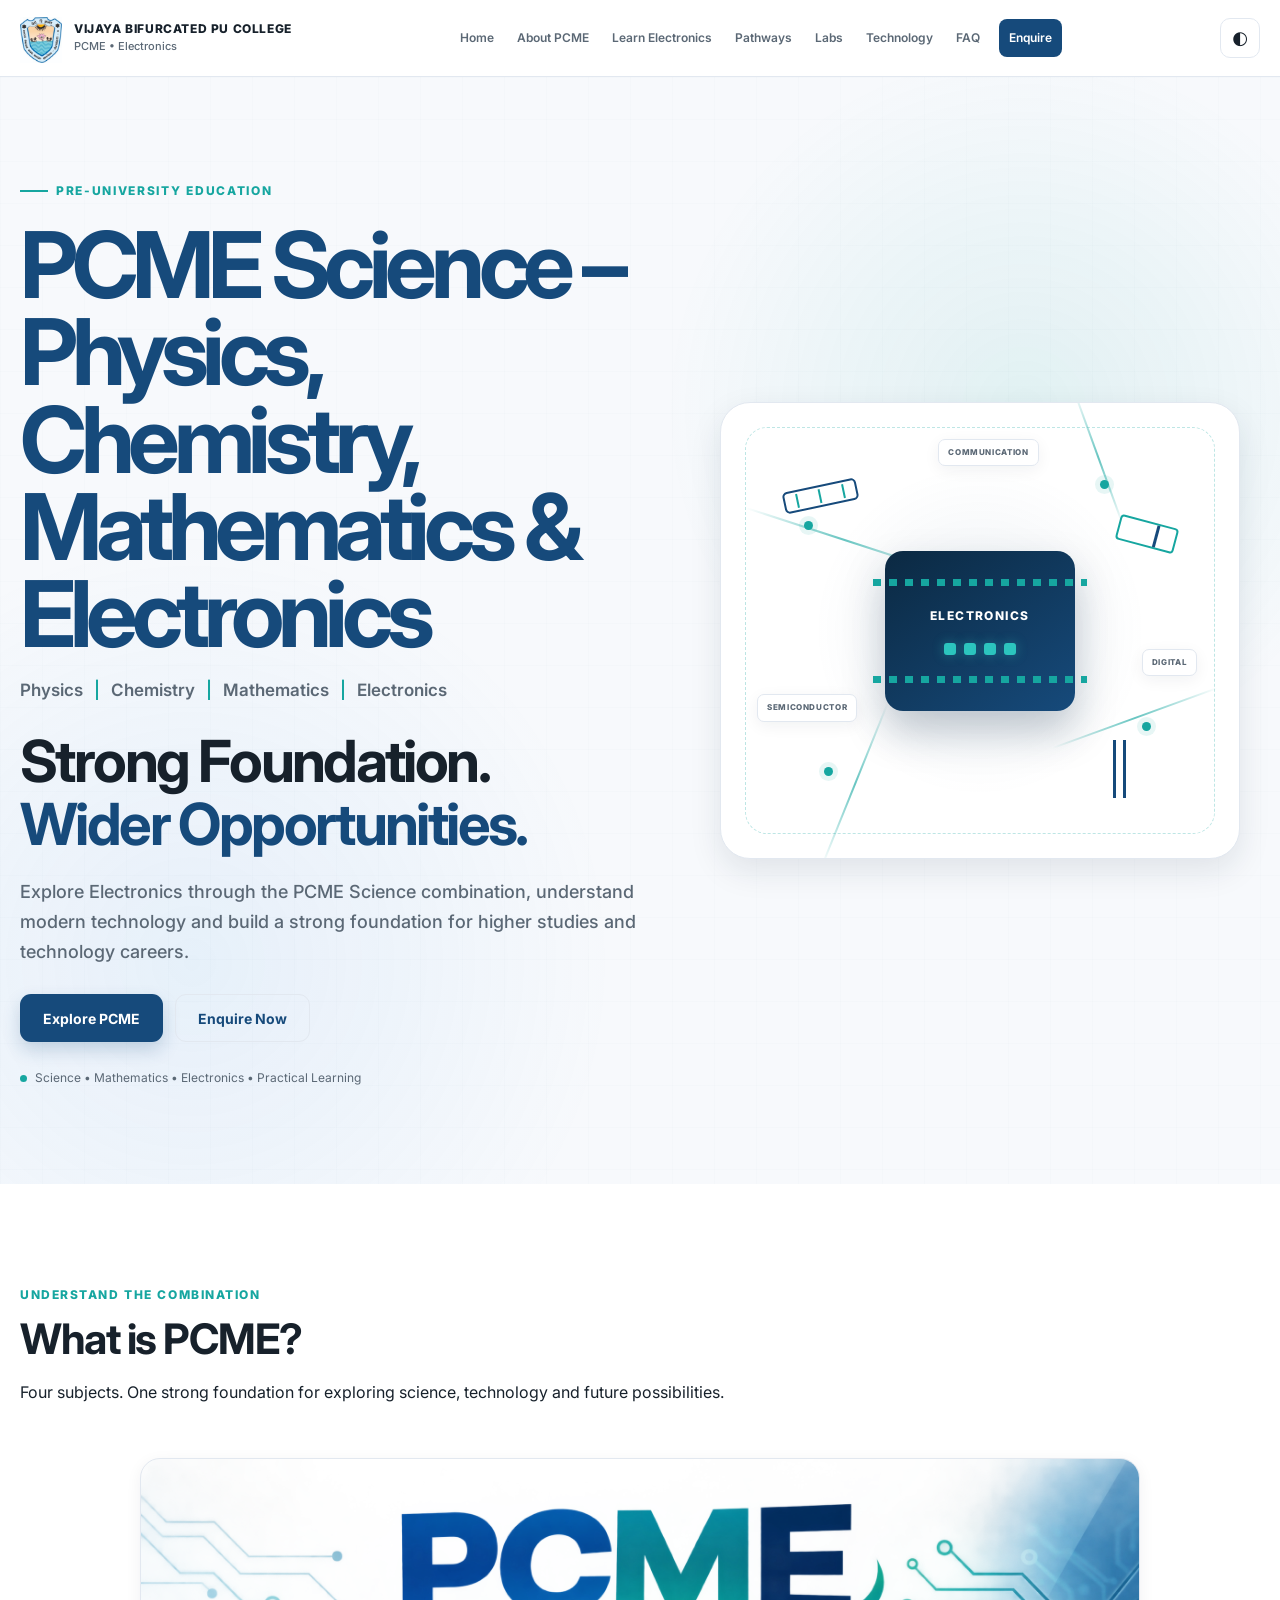
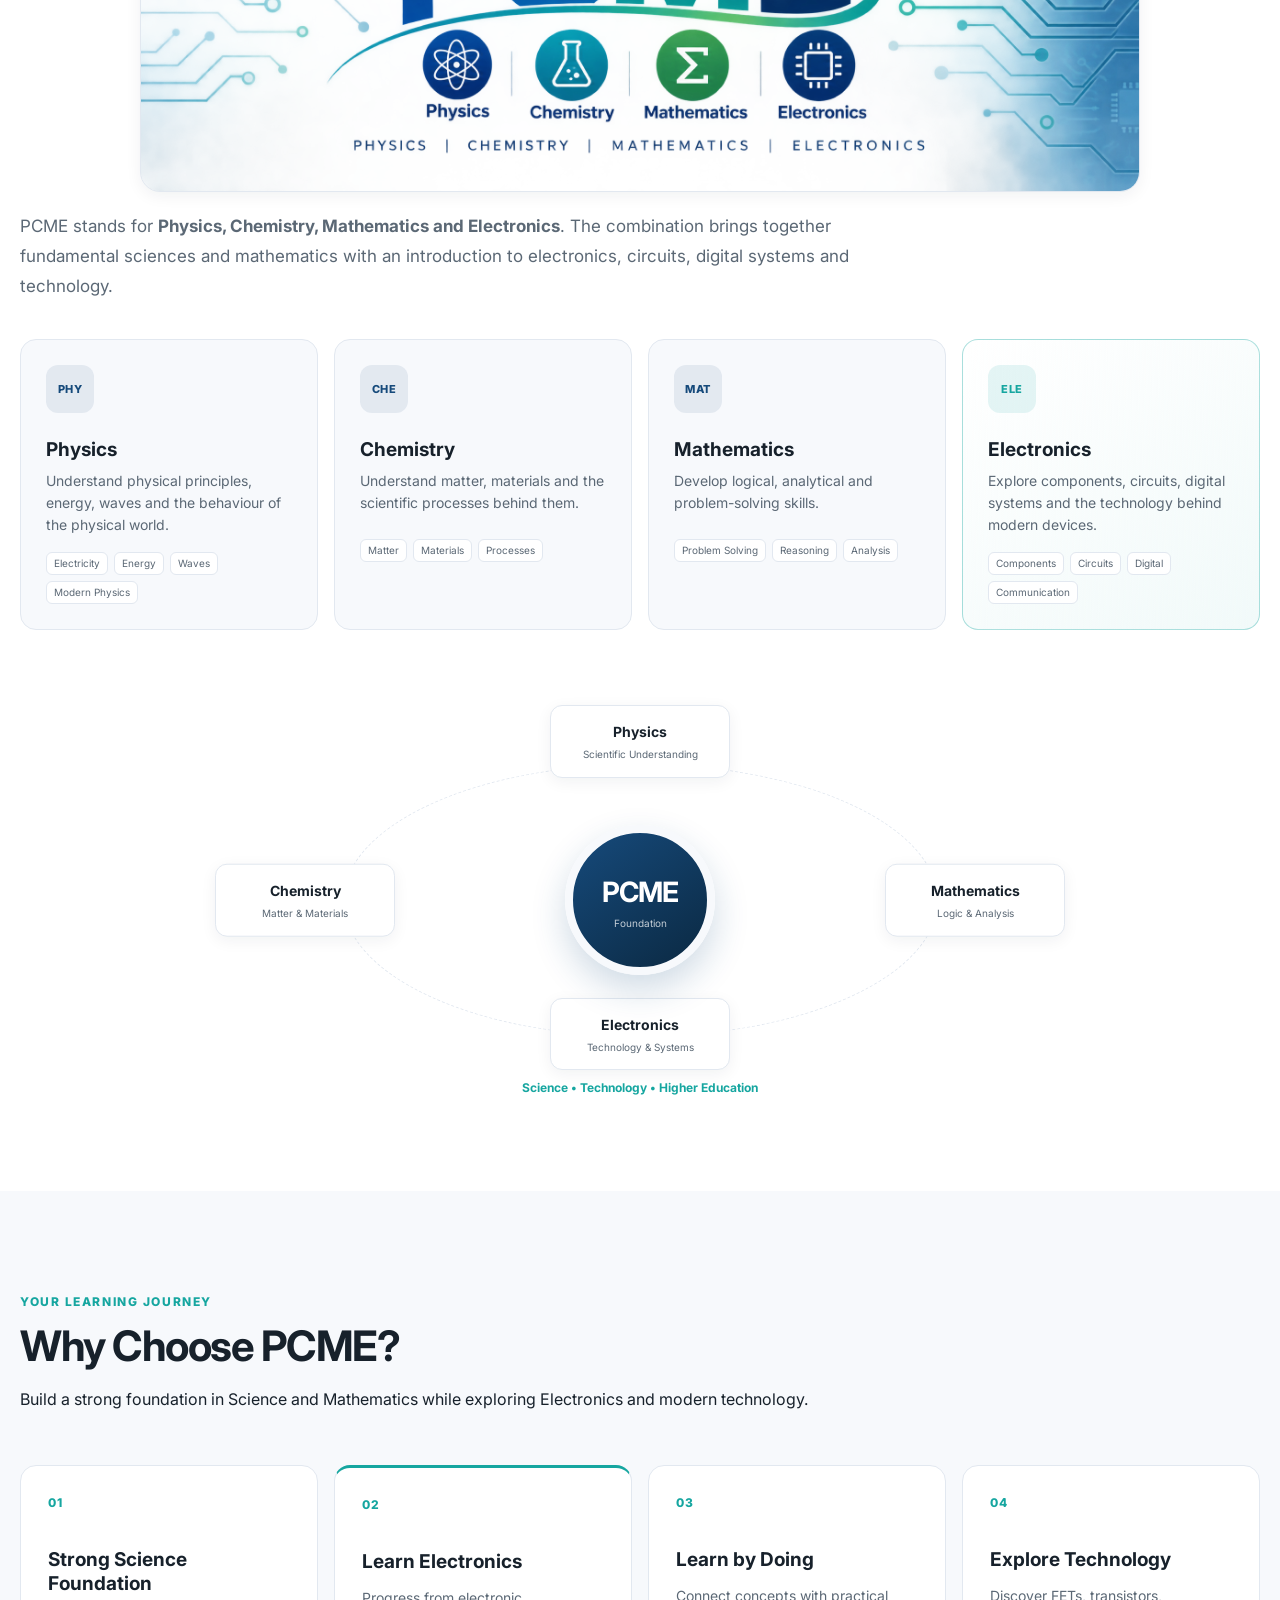
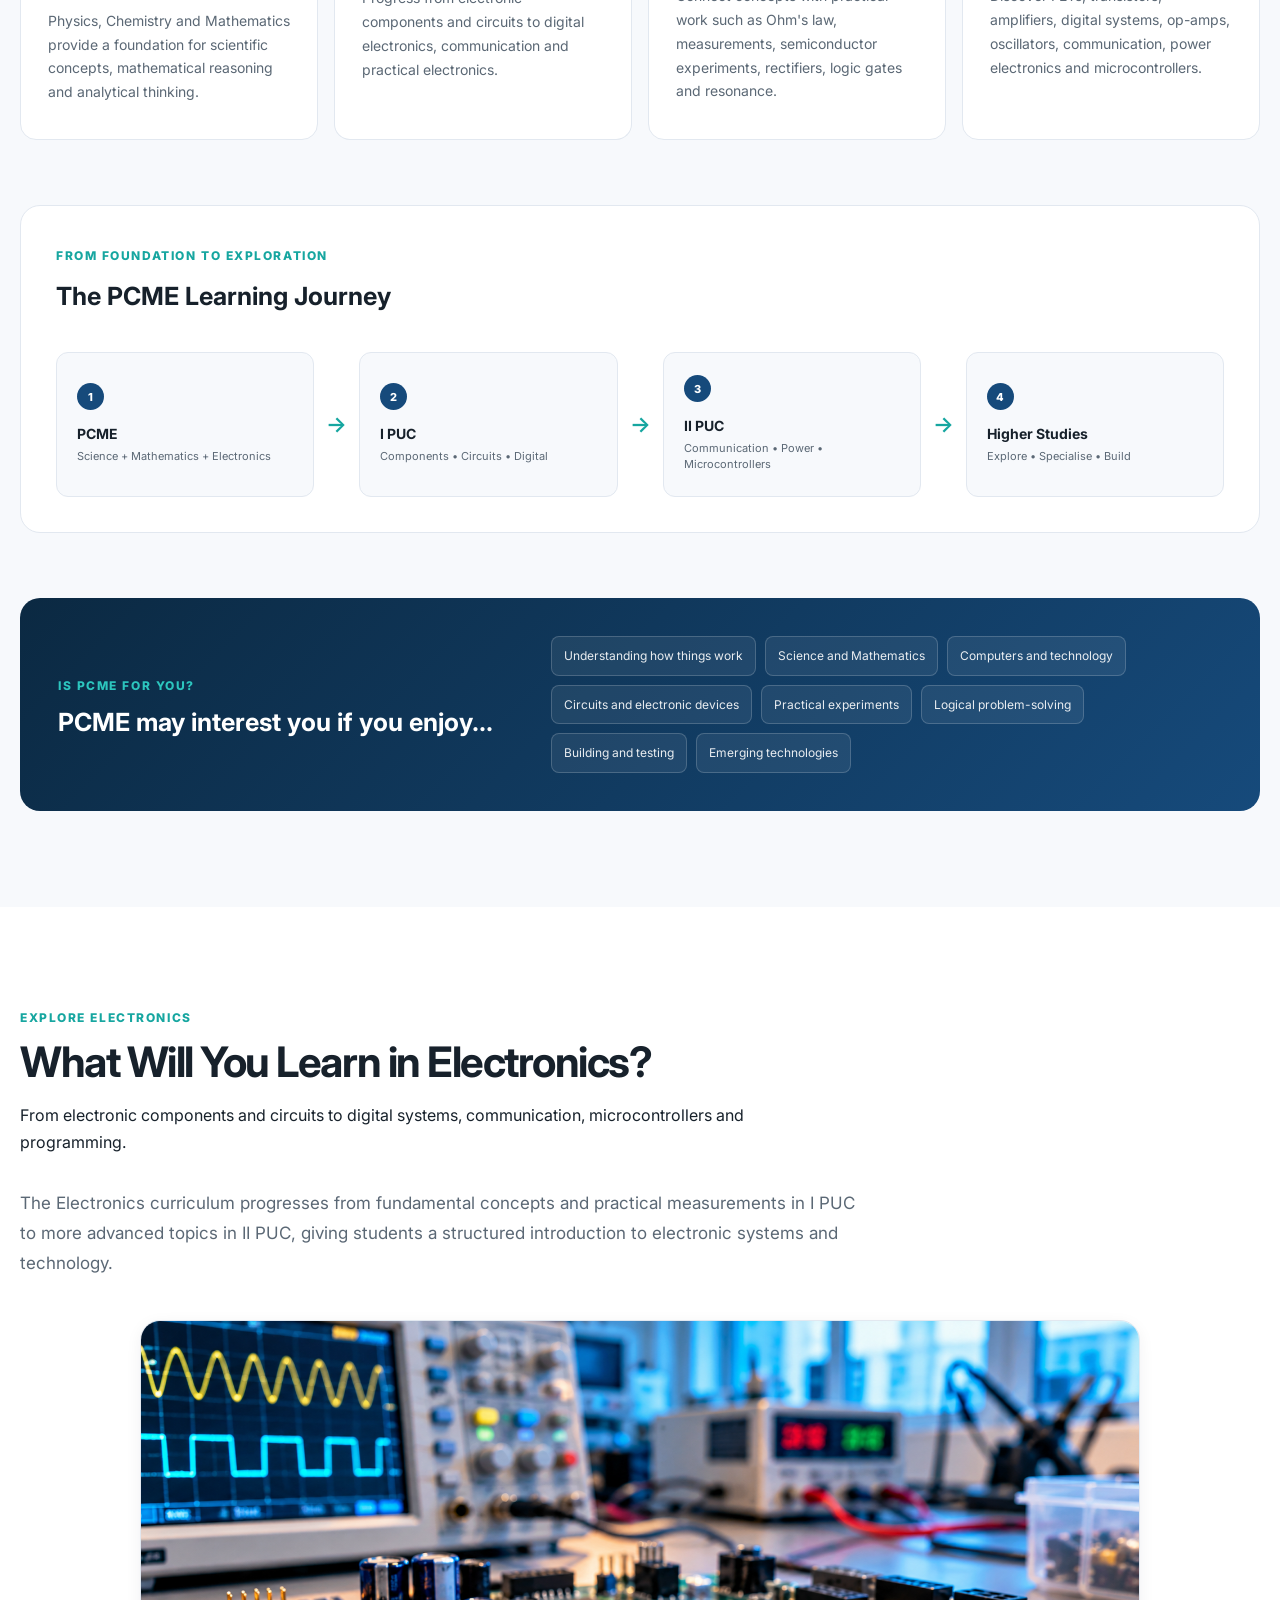
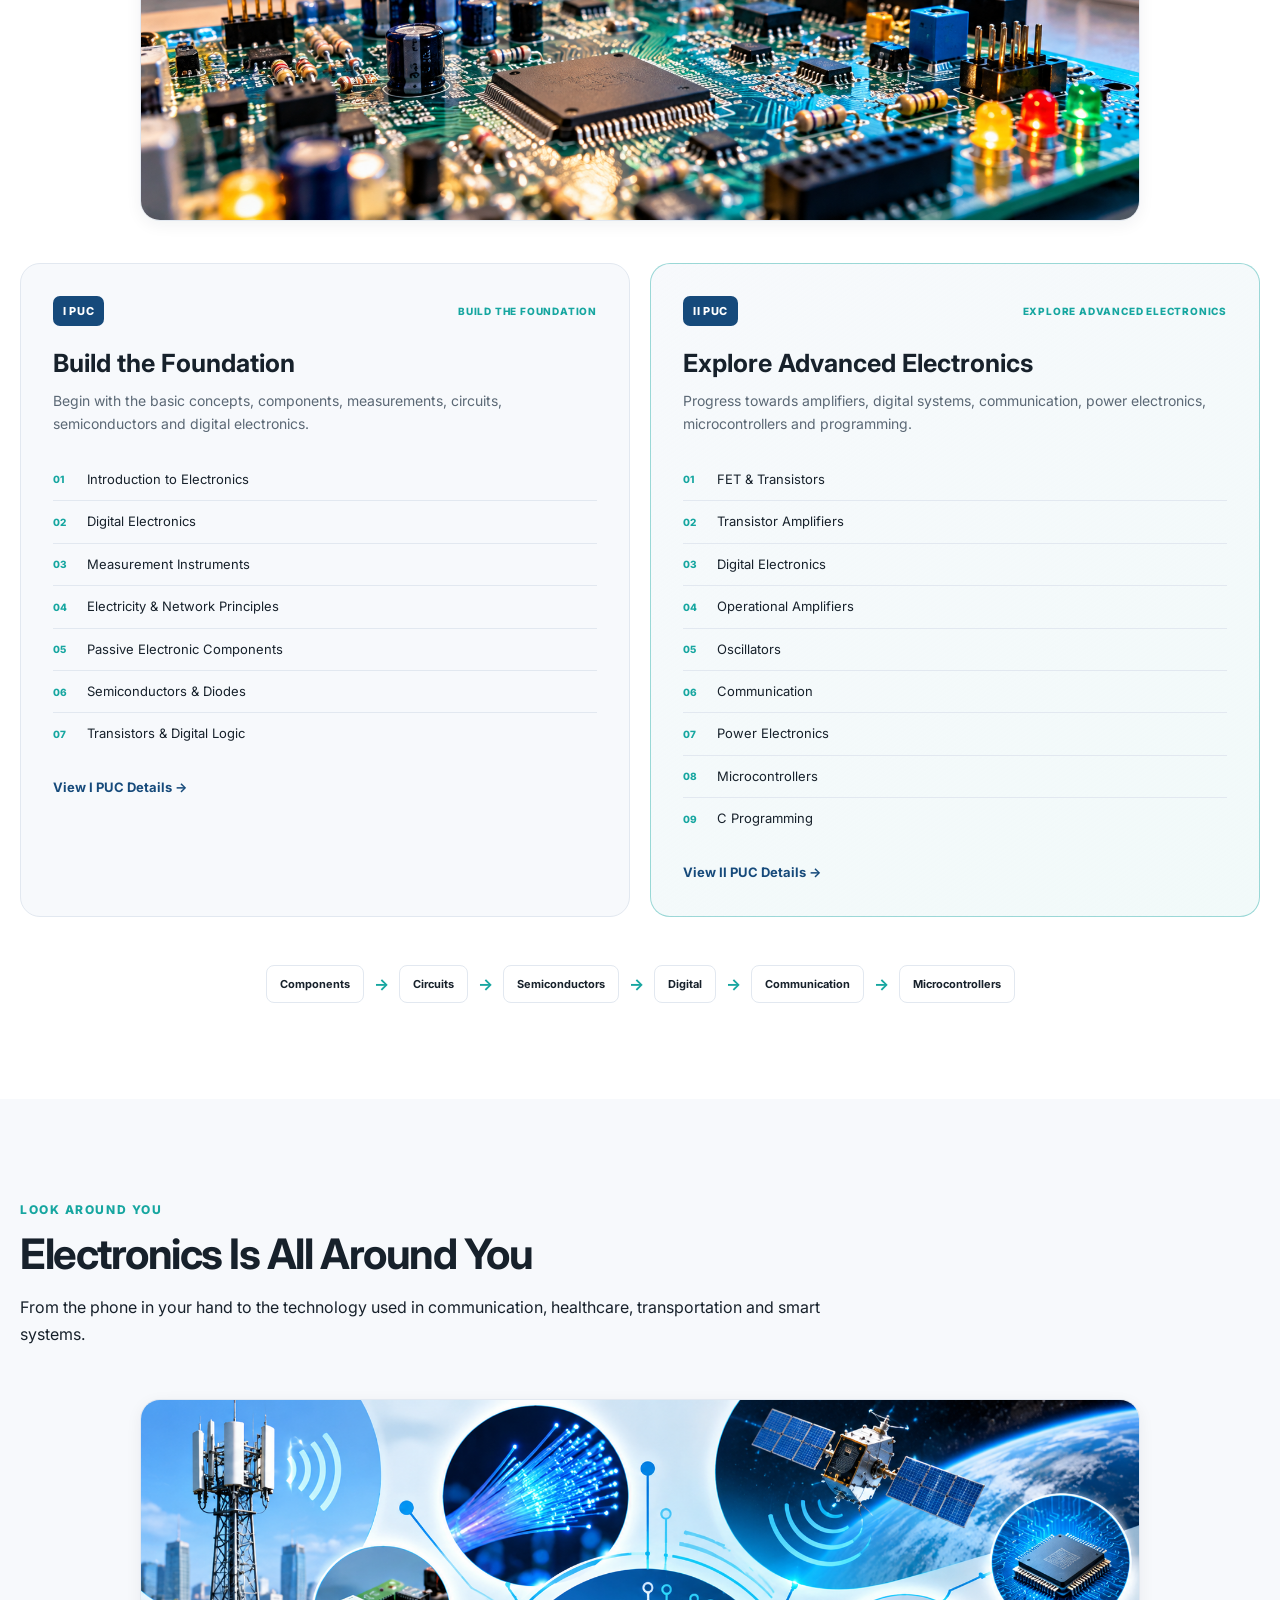
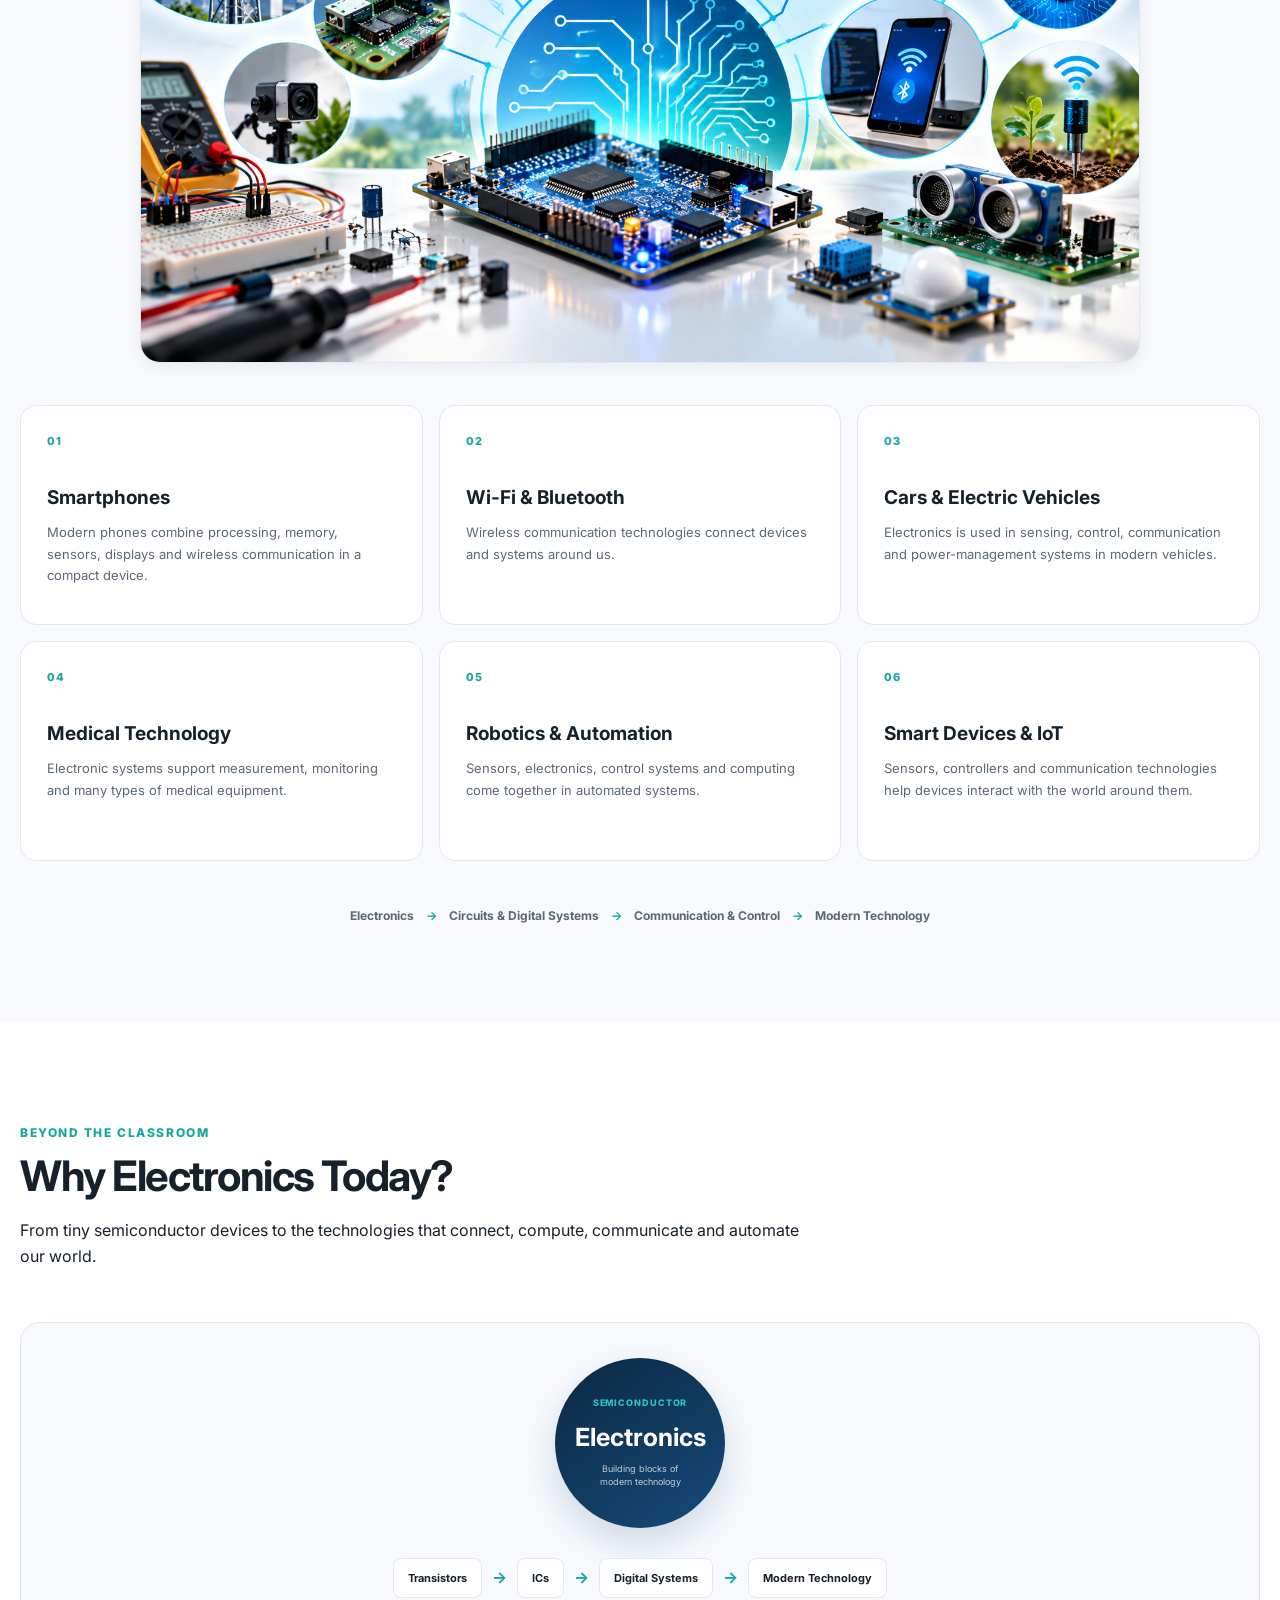
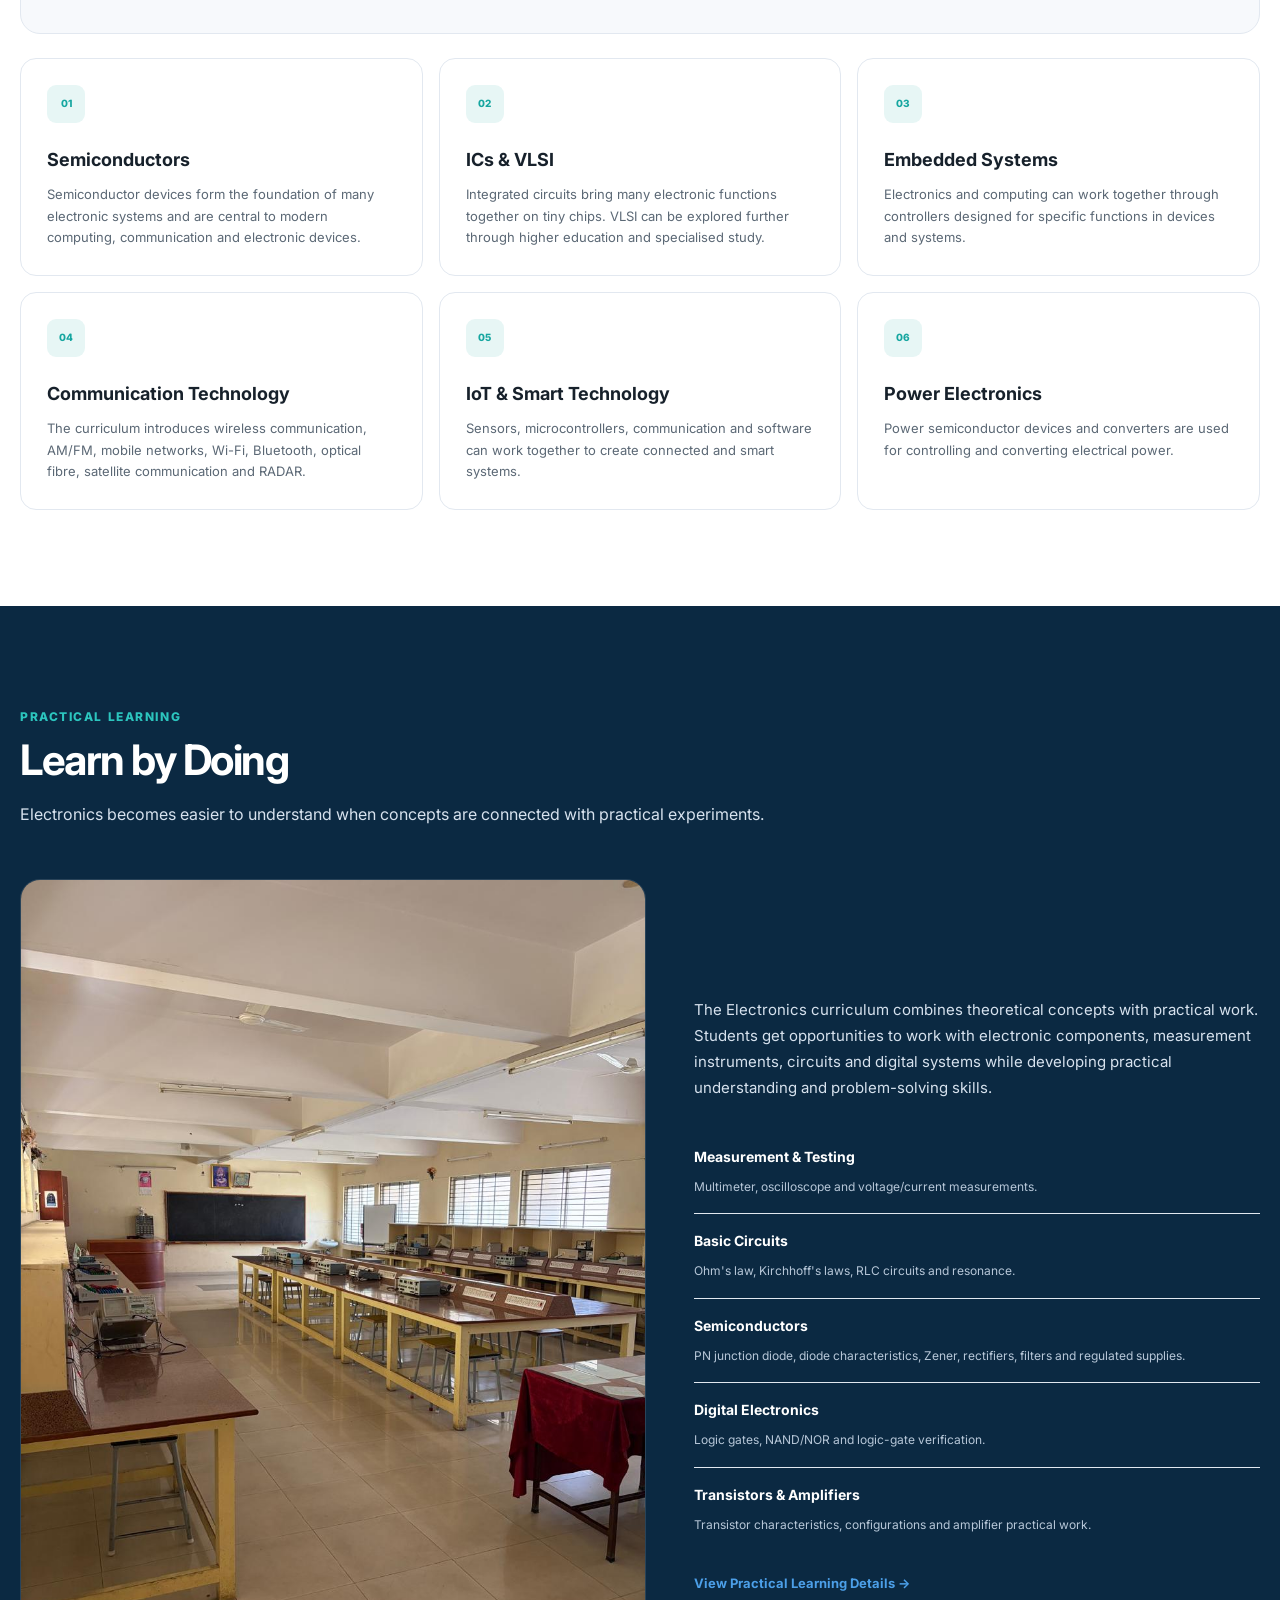
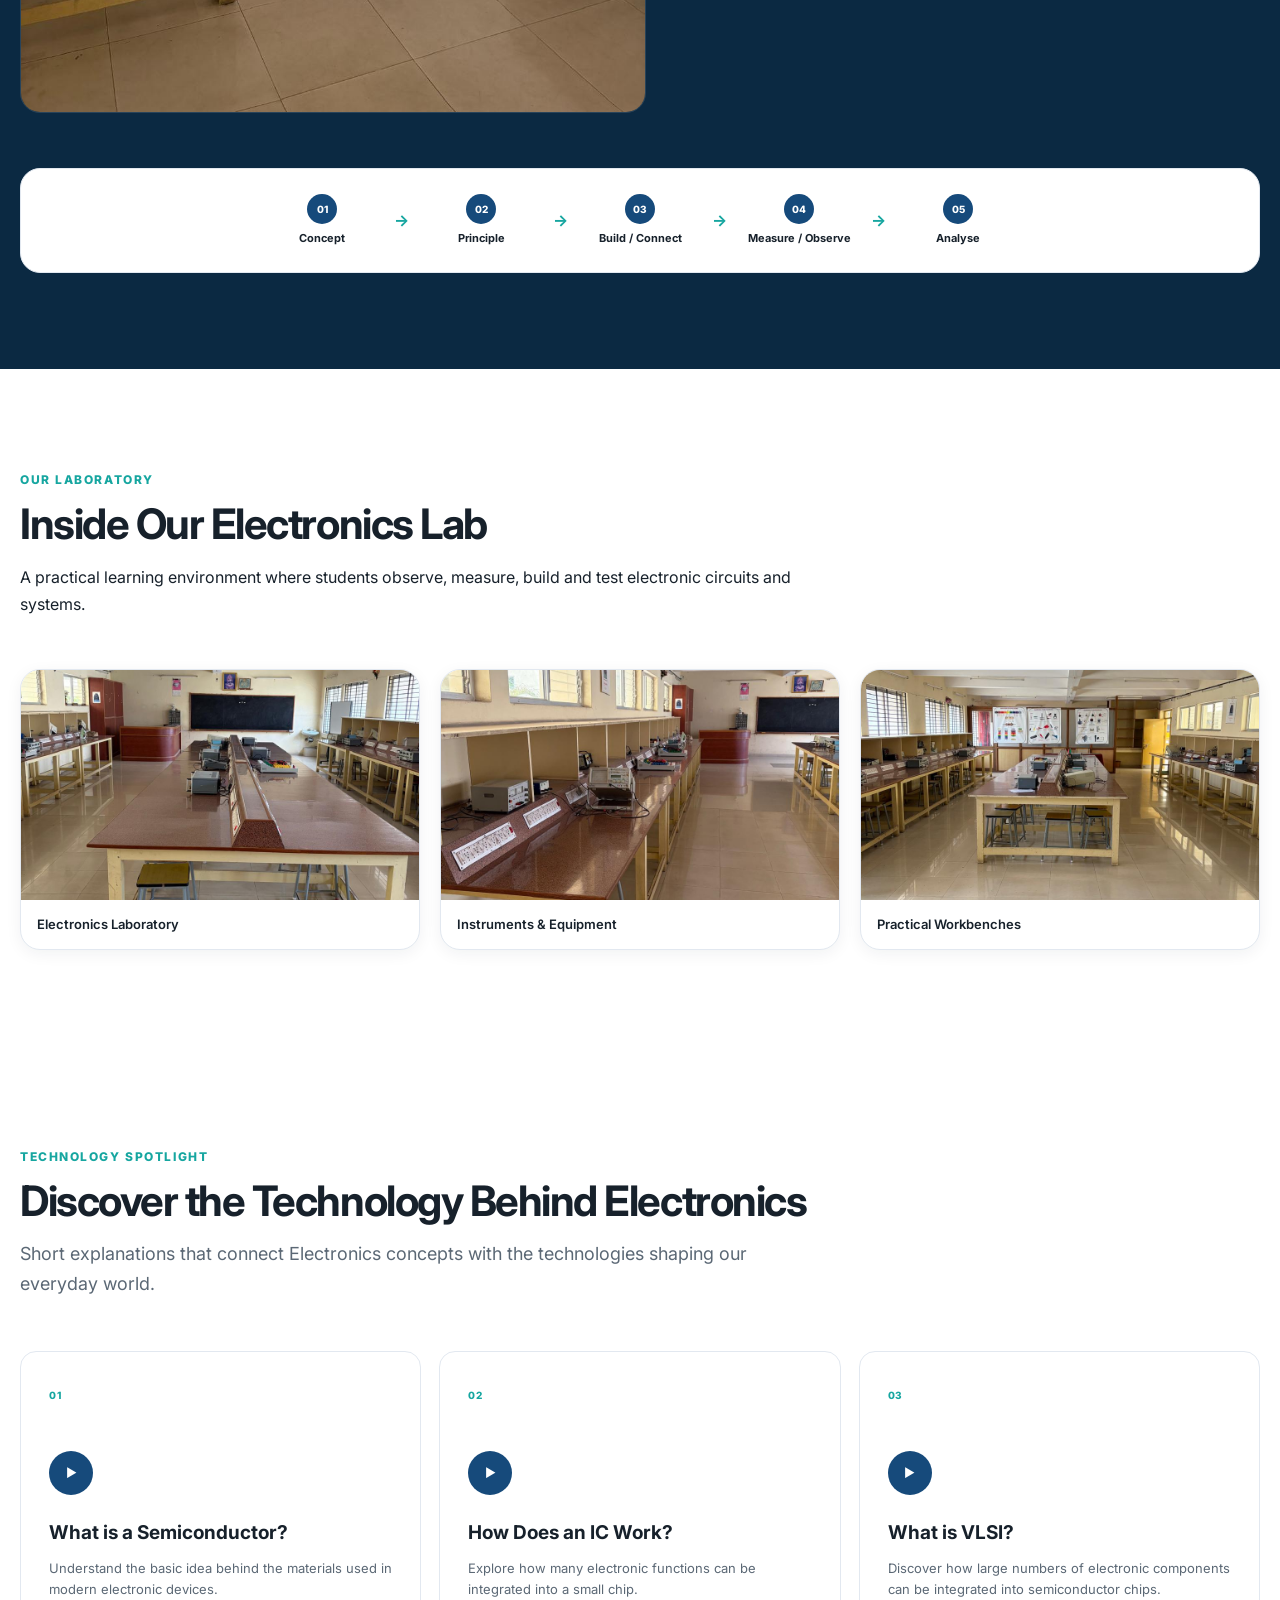
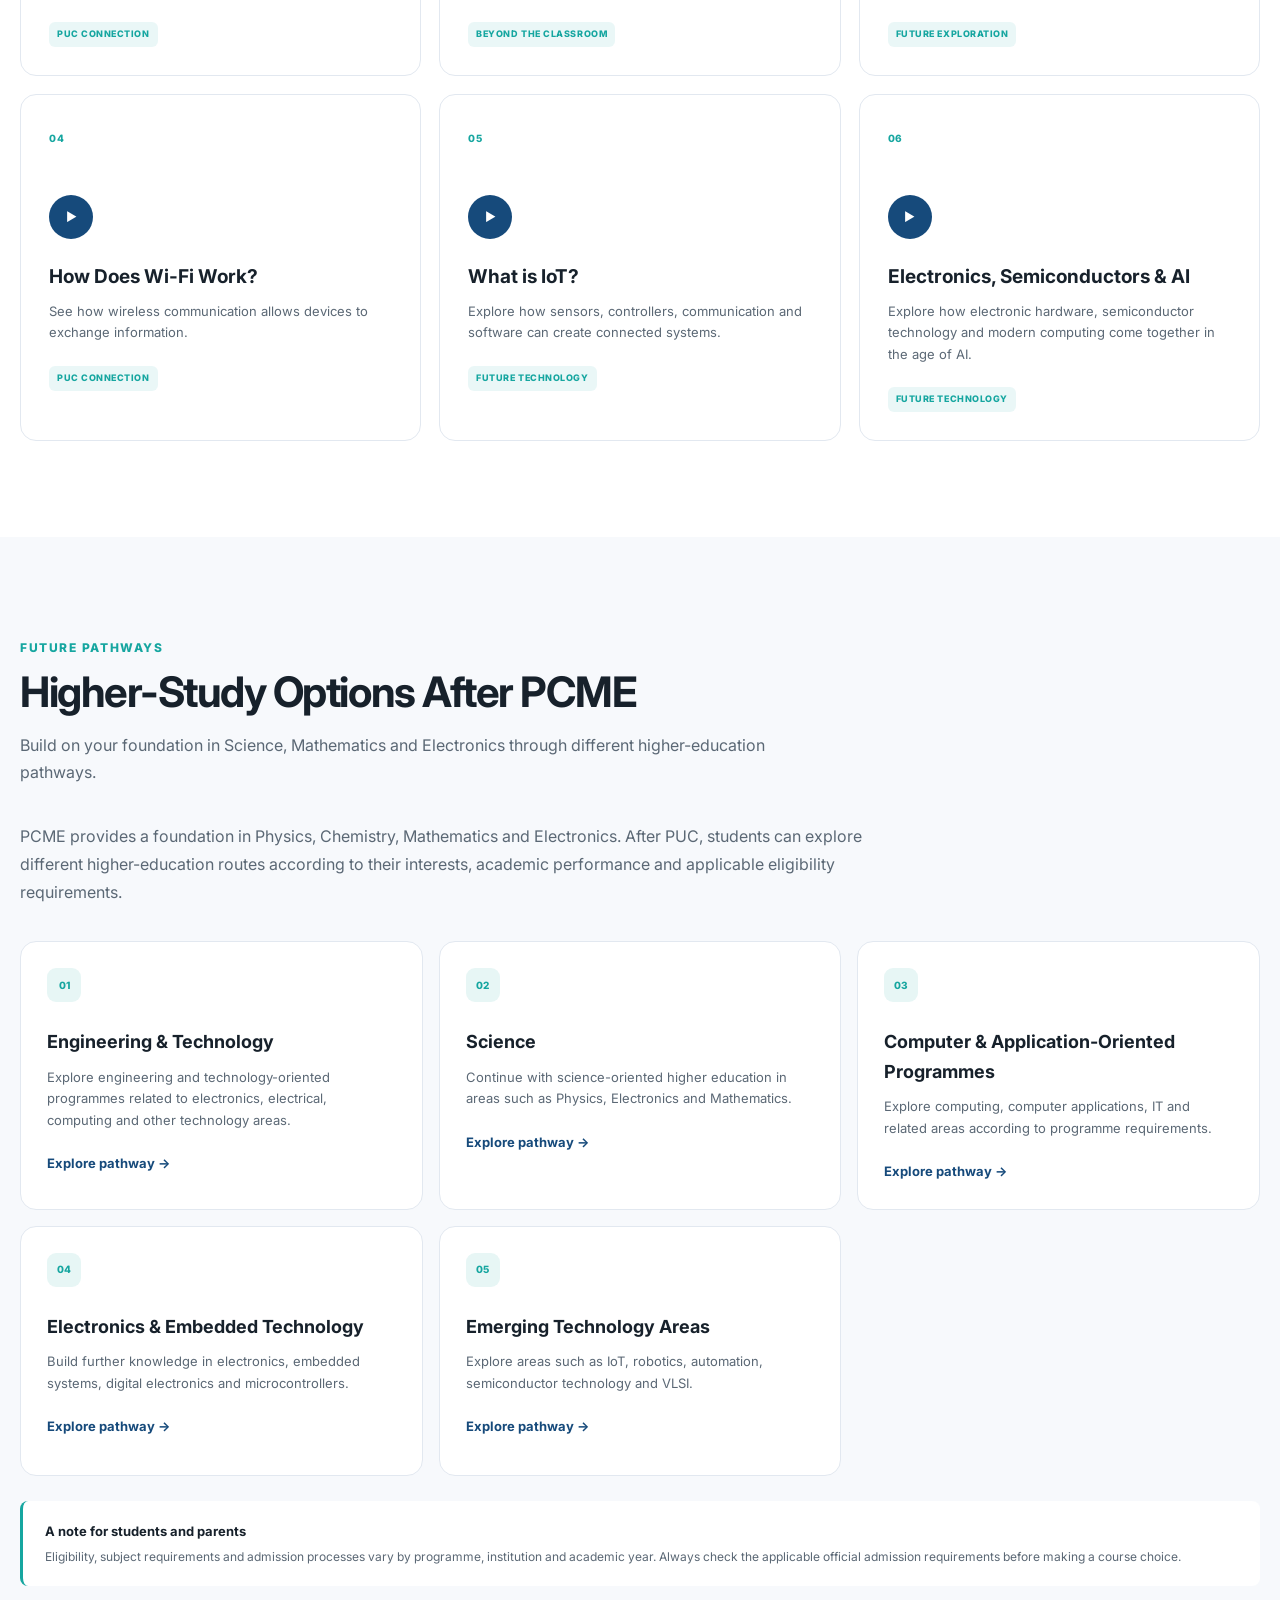
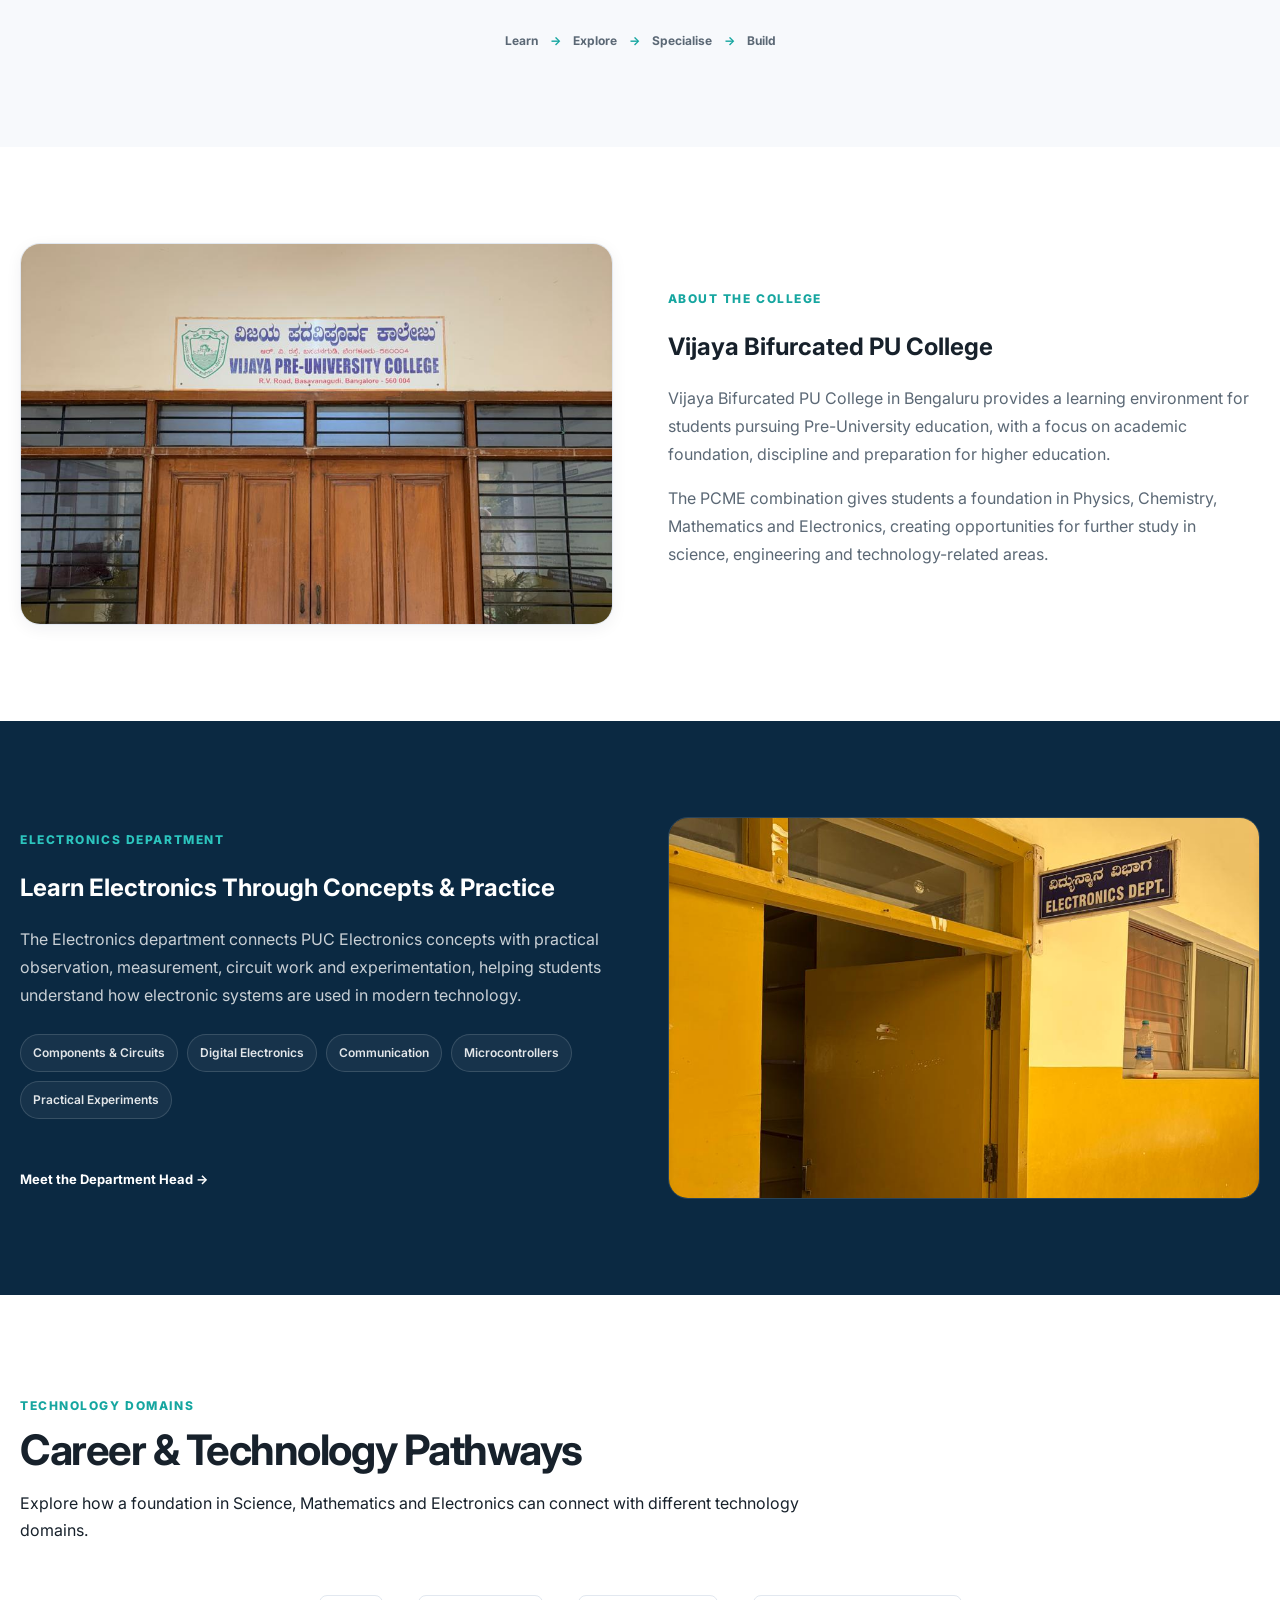
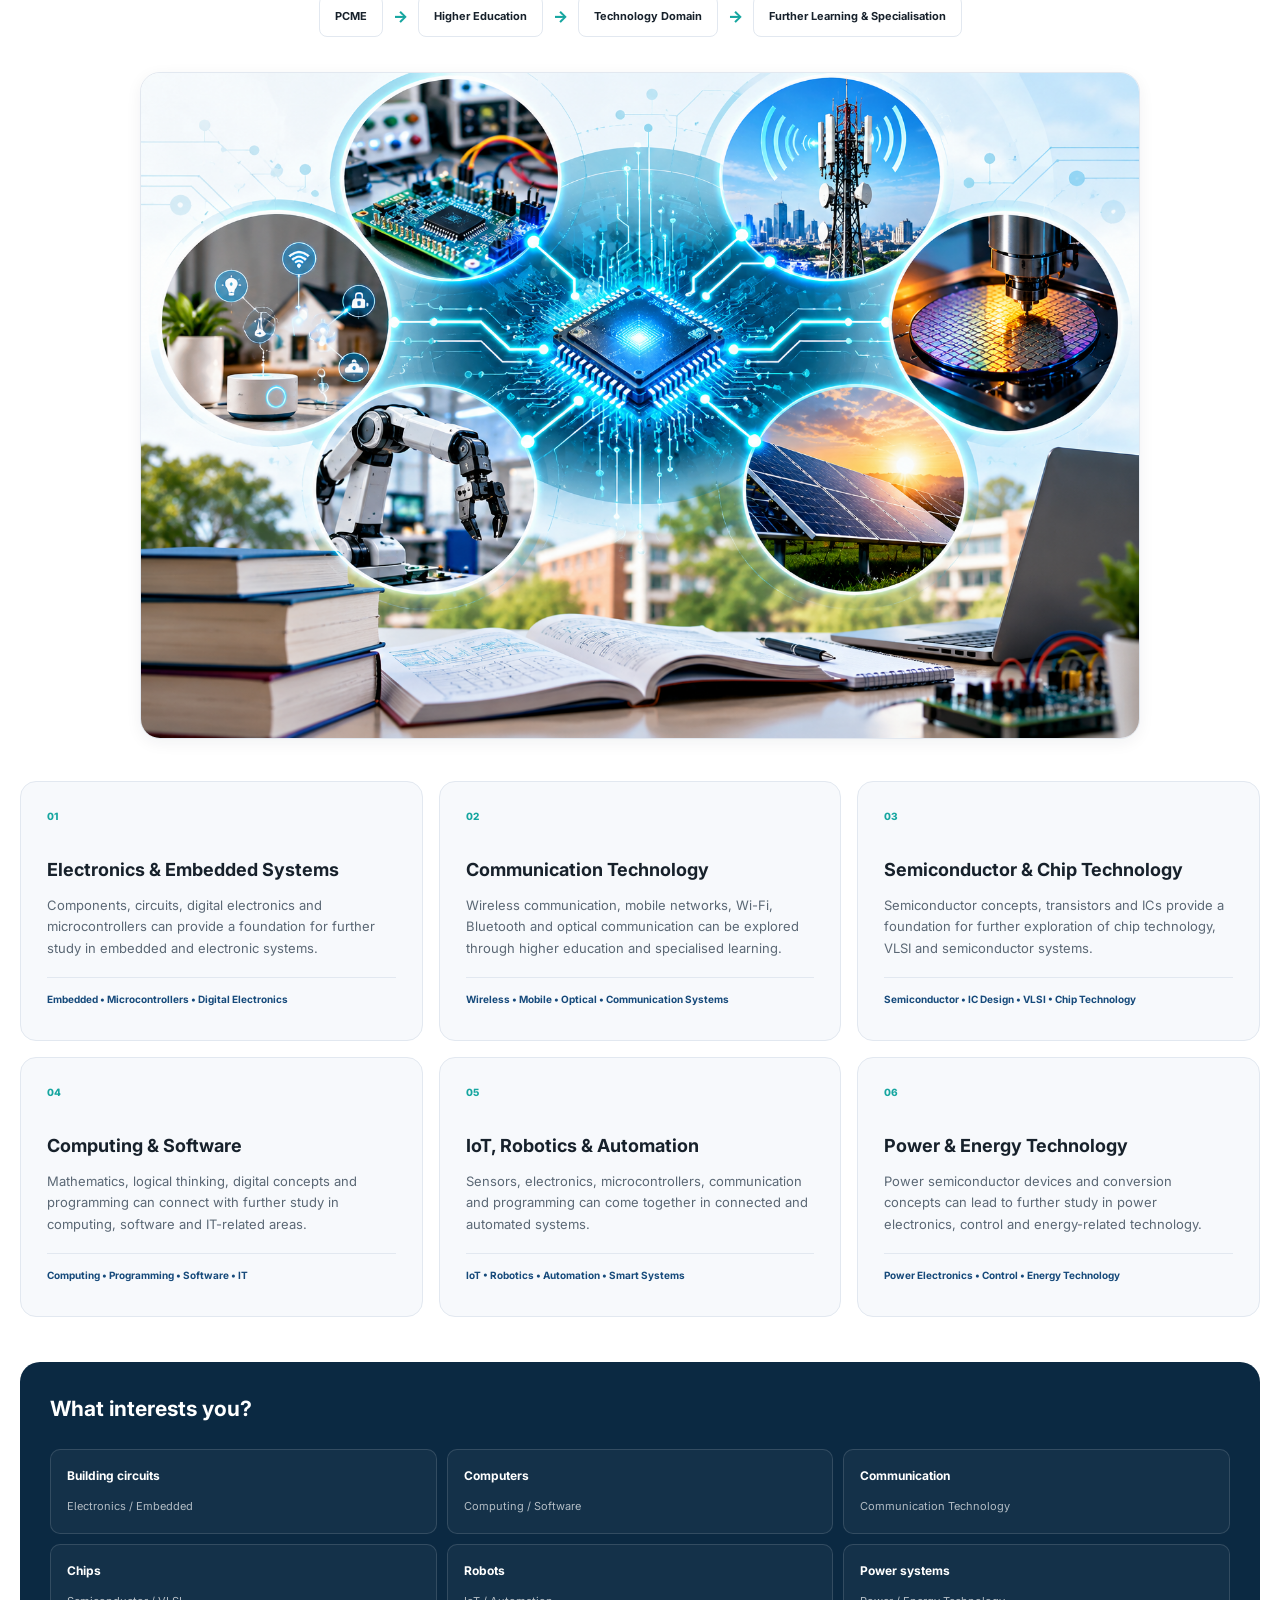
==== commit 1c357485: "Add SEO and search engine configuration" ====
--- a/index.html
+++ b/index.html
@@ -2,14 +2,97 @@
 <html lang="en">
 <head>
 <meta charset="UTF-8">
-<meta name="viewport" content="width=device-width, initial-scale=1.0">
-<meta name="description" content="PCME – Physics, Chemistry, Mathematics and Electronics at Vijaya Bifurcated PU College. Explore Electronics, understand technology and discover higher-study pathways.">
-<meta name="theme-color" content="#164A7B">
-<title>PCME – Physics, Chemistry, Mathematics &amp; Electronics | Vijaya Bifurcated PU College</title>
+
+<meta name="viewport"
+      content="width=device-width, initial-scale=1.0">
+
+<title>PCME Science | PUC Electronics | Vijaya Bifurcated PU College, Bengaluru</title>
+
+<meta name="description"
+      content="Explore PCME Science at Vijaya Bifurcated PU College, Bengaluru — Physics, Chemistry, Mathematics and Electronics. Learn Electronics, practical skills, higher-study pathways and technology careers.">
+
+<meta name="keywords"
+      content="PCME, PCME Science, PUC Science, PUC Electronics, Electronics in PUC, PCME combination, PCME Bangalore, PCME Bengaluru, PUC Science Bangalore, PUC Science Bengaluru, Electronics PU College Bangalore, Electronics PU College Bengaluru, Vijaya Bifurcated PU College, Electronics subject, Science combination, Electronics higher studies">
+
+<meta name="author"
+      content="Vijaya Bifurcated PU College">
+
+<meta name="robots"
+      content="index, follow, max-image-preview:large, max-snippet:-1, max-video-preview:-1">
+
+<meta name="googlebot"
+      content="index, follow, max-image-preview:large, max-snippet:-1, max-video-preview:-1">
+
+<meta name="theme-color"
+      content="#164A7B">
+
+<link rel="canonical"
+      href="https://electronics-vbpu.web.app/">
+    <!-- Open Graph / Social Sharing -->
+
+<meta property="og:type"
+      content="website">
+
+<meta property="og:title"
+      content="PCME Science | PUC Electronics | Vijaya Bifurcated PU College">
+
+<meta property="og:description"
+      content="Explore PCME Science, Electronics, practical learning, higher-study pathways and technology careers at Vijaya Bifurcated PU College, Bengaluru.">
+
+<meta property="og:url"
+      content="https://electronics-vbpu.web.app/">
+
+<meta property="og:site_name"
+      content="Vijaya Bifurcated PU College – PCME Electronics">
+
+<meta property="og:image"
+      content="https://electronics-vbpu.web.app/assets/images/pcme-identity-banner.png">
+
+<meta property="og:image:alt"
+      content="PCME – Physics, Chemistry, Mathematics and Electronics">
+
+<!-- X / Twitter -->
+
+<meta name="twitter:card"
+      content="summary_large_image">
+
+<meta name="twitter:title"
+      content="PCME Science | PUC Electronics | Vijaya Bifurcated PU College">
+
+<meta name="twitter:description"
+      content="Explore PCME Science, Electronics, practical learning and technology pathways at Vijaya Bifurcated PU College, Bengaluru.">
+
+<meta name="twitter:image"
+      content="https://electronics-vbpu.web.app/assets/images/pcme-identity-banner.png">
 <link rel="preconnect" href="https://fonts.googleapis.com">
 <link rel="preconnect" href="https://fonts.gstatic.com" crossorigin>
 <link href="https://fonts.googleapis.com/css2?family=Inter:wght@400;500;600;700;800&display=swap" rel="stylesheet">
 <link rel="stylesheet" href="css/style.css">
+<!-- Structured Data -->
+
+<script type="application/ld+json">
+{
+  "@context": "https://schema.org",
+  "@type": "EducationalOrganization",
+  "name": "Vijaya Bifurcated PU College",
+  "description": "PCME Science and Electronics education at Vijaya Bifurcated PU College, Bengaluru.",
+  "url": "https://electronics-vbpu.web.app/",
+  "logo": "https://electronics-vbpu.web.app/assets/images/vbpu-emblem.png",
+  "sameAs": [
+    "https://vijayapurv.org.in/"
+  ]
+}
+</script>
+
+<script type="application/ld+json">
+{
+  "@context": "https://schema.org",
+  "@type": "WebSite",
+  "name": "Vijaya Bifurcated PU College – PCME Electronics",
+  "url": "https://electronics-vbpu.web.app/",
+  "description": "PCME Science, PUC Electronics, practical learning, higher-study pathways and technology careers."
+}
+</script>
 </head>
 <body>
 <header class="site-header" id="site-header">
@@ -75,7 +158,7 @@
                         PRE-UNIVERSITY EDUCATION
                     </div>
 <h1>
-                        PCME
+                         PCME Science – Physics, Chemistry, Mathematics &amp; Electronics
                     </h1>
 <p class="hero-subjects">
                         Physics <span>|</span>
@@ -88,8 +171,9 @@
                         <span>Wider Opportunities.</span>
 </h2>
 <p class="hero-description">
-                        Explore Electronics. Understand Technology.
-                        Build a Strong Foundation.
+                         Explore Electronics through the PCME Science combination,
+    understand modern technology and build a strong foundation
+    for higher studies and technology careers.
                     </p>
 <div class="hero-buttons">
 <a class="btn btn-primary" href="#about-pcme">
@@ -1354,10 +1438,10 @@
                 </h2>
 
                 <p>
-                    Vijaya Bifurcated PU College provides a learning
-                    environment for students pursuing Pre-University
-                    education, with a focus on academic foundation,
-                    discipline and preparation for higher education.
+                    Vijaya Bifurcated PU College in Bengaluru provides a learning
+    environment for students pursuing Pre-University education,
+    with a focus on academic foundation, discipline and preparation
+    for higher education.
                 </p>
 
                 <p>
@@ -1395,9 +1479,10 @@
                 </h2>
 
                 <p>
-                    The Electronics department connects classroom
-                    concepts with practical observation, measurement,
-                    circuit work and experimentation.
+                    The Electronics department connects PUC Electronics concepts
+    with practical observation, measurement, circuit work and
+    experimentation, helping students understand how electronic
+    systems are used in modern technology.
                 </p>
 
                 <div class="department-points">
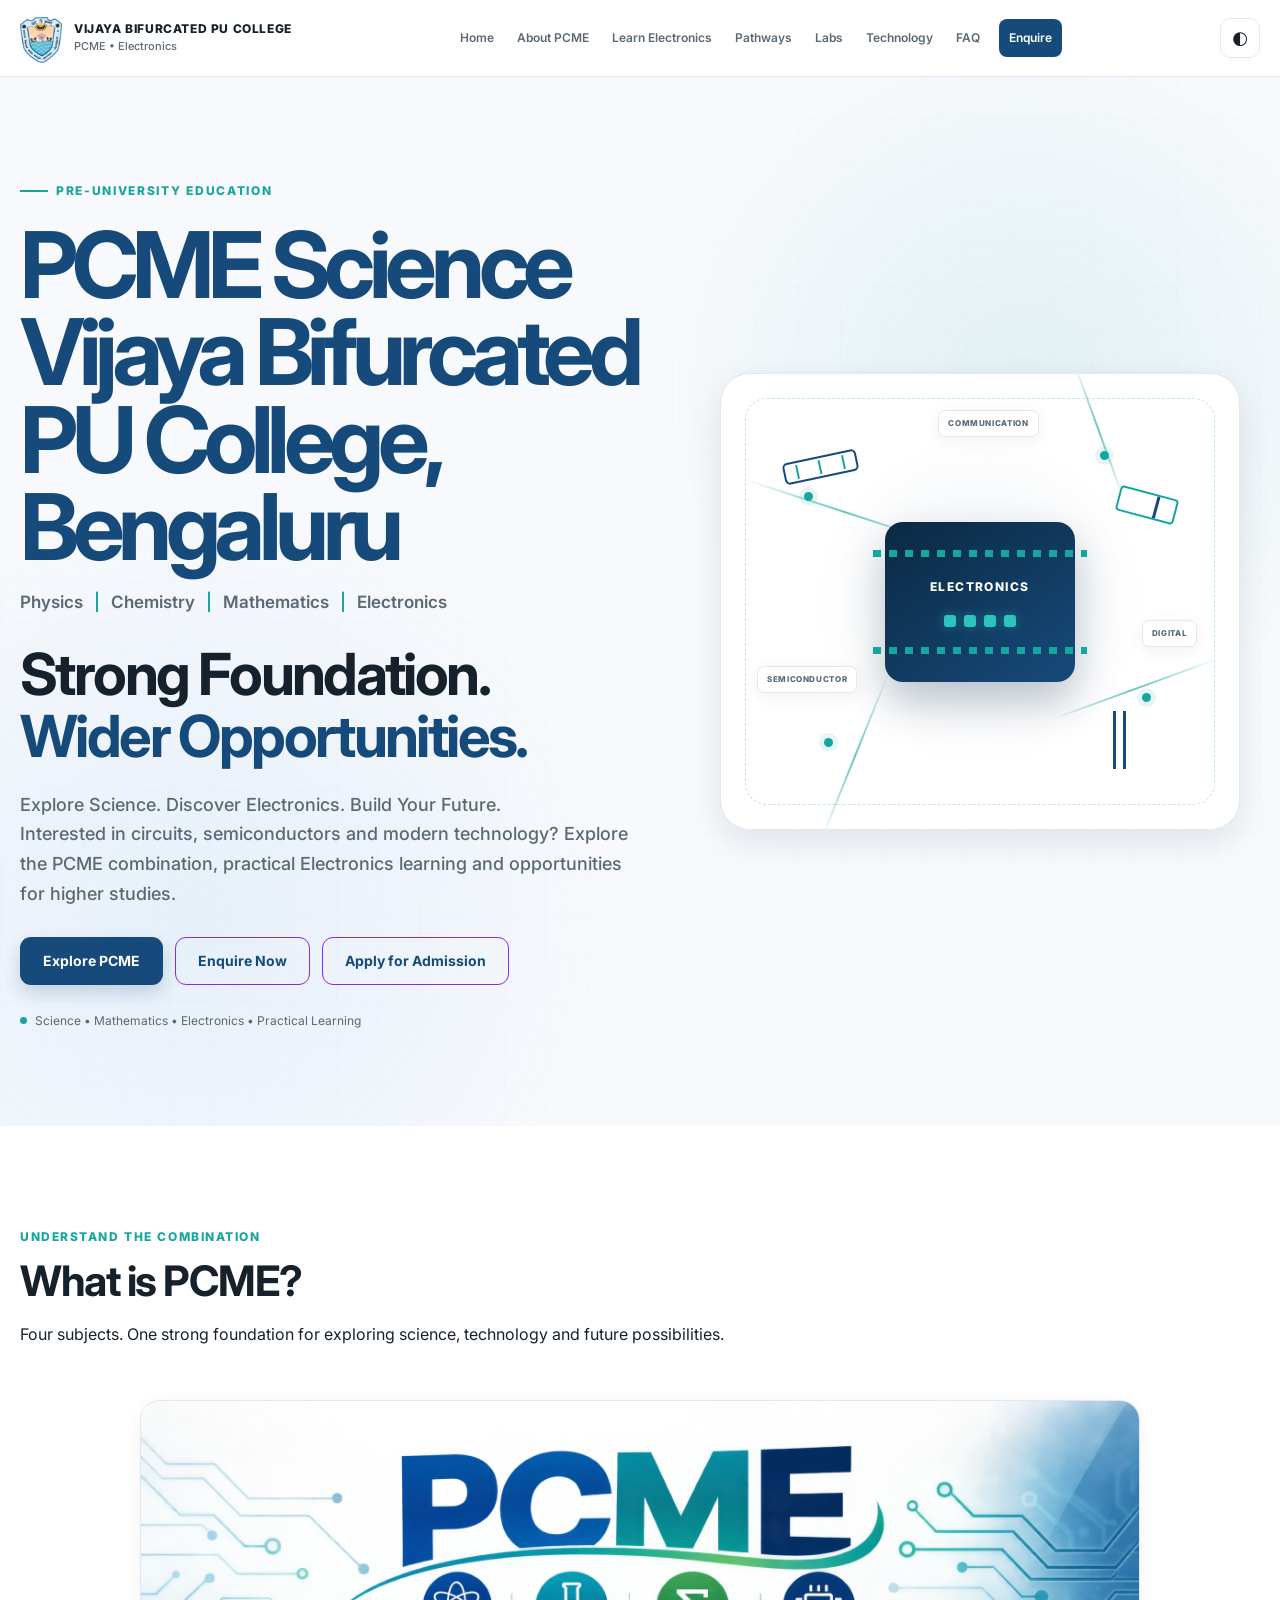
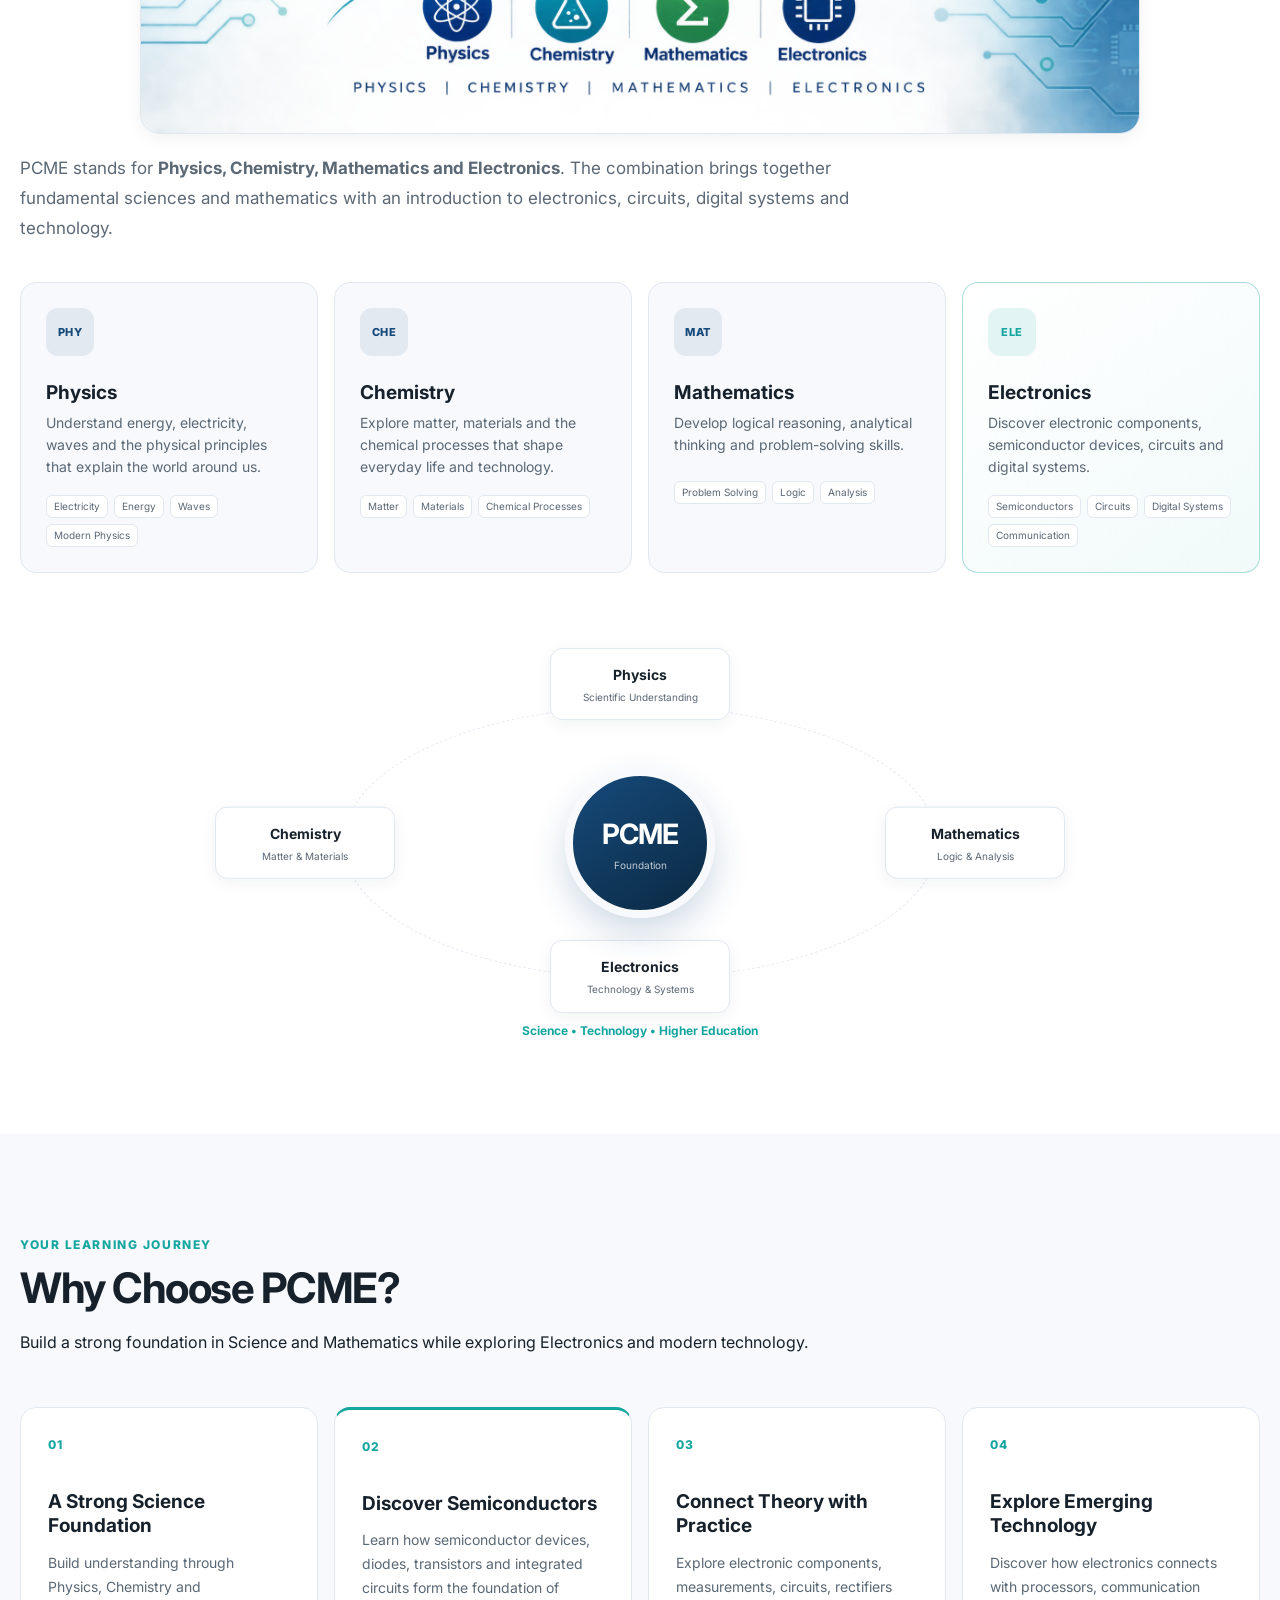
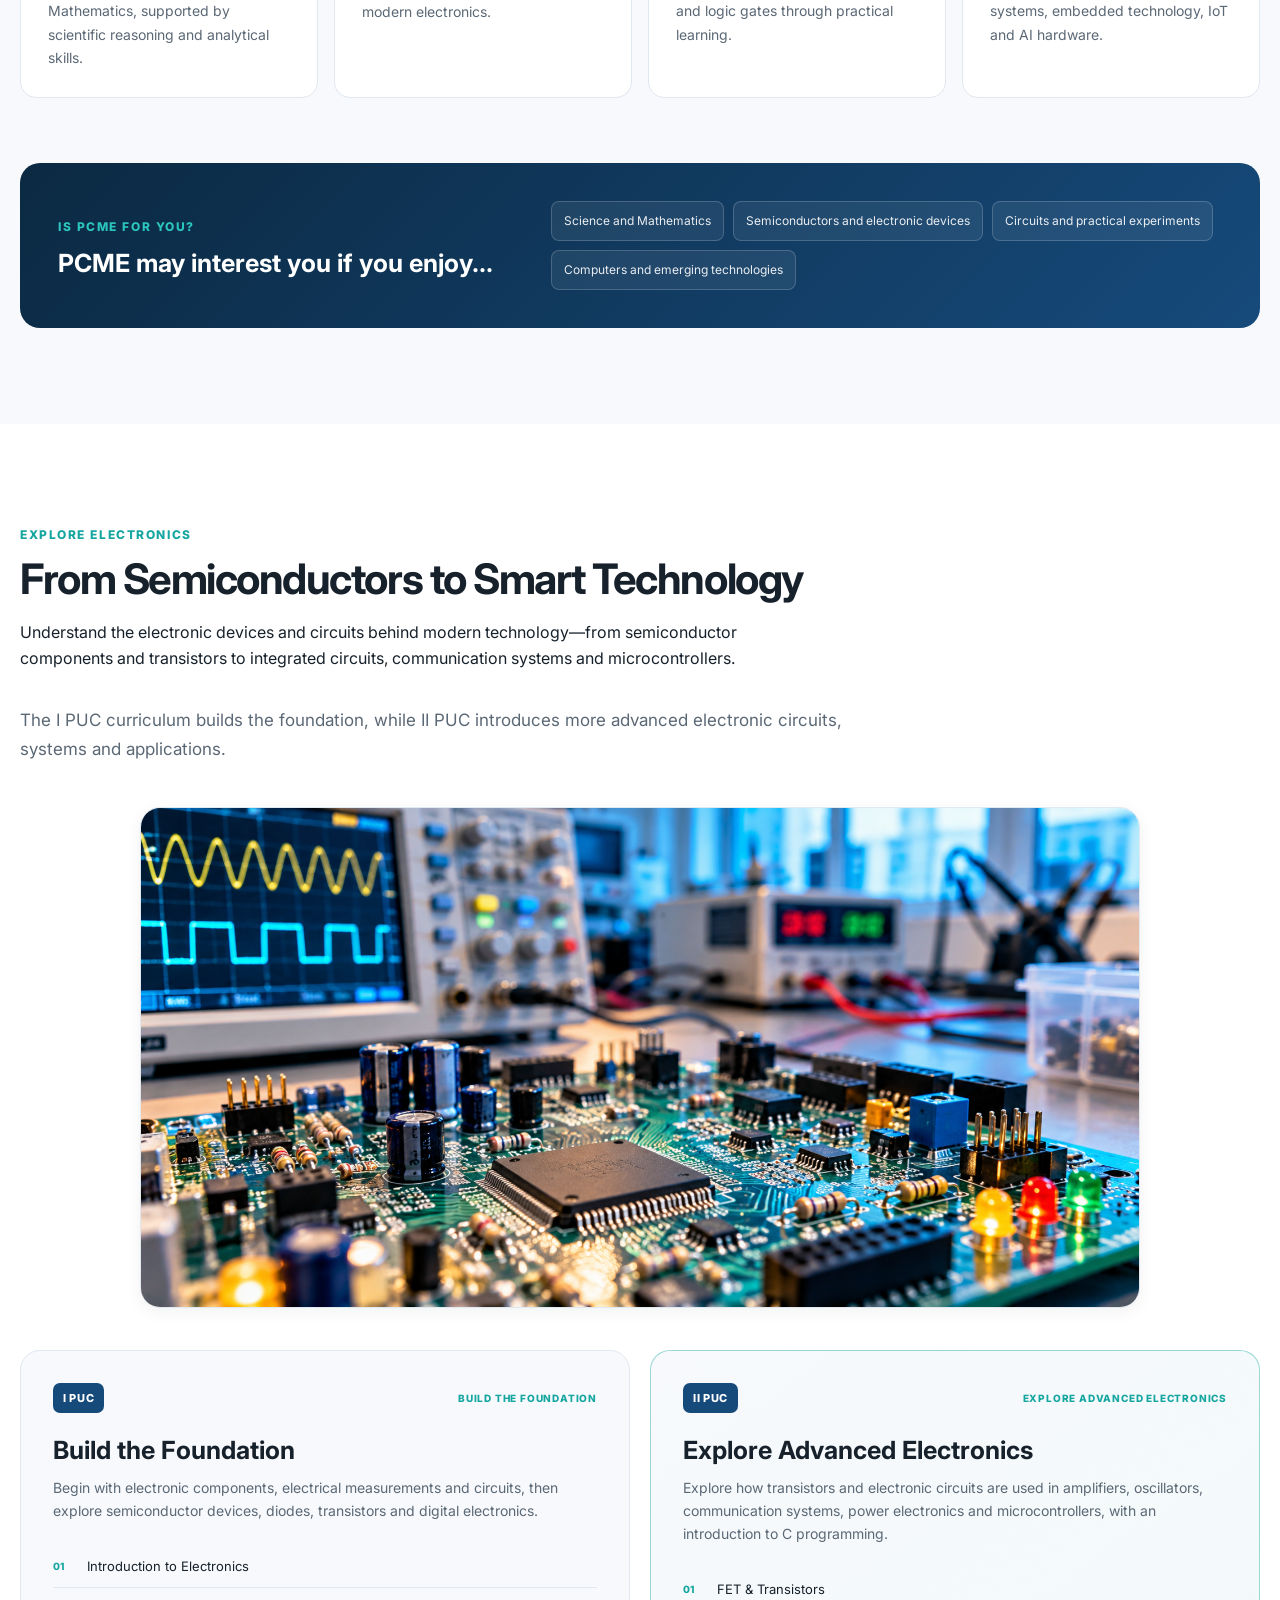
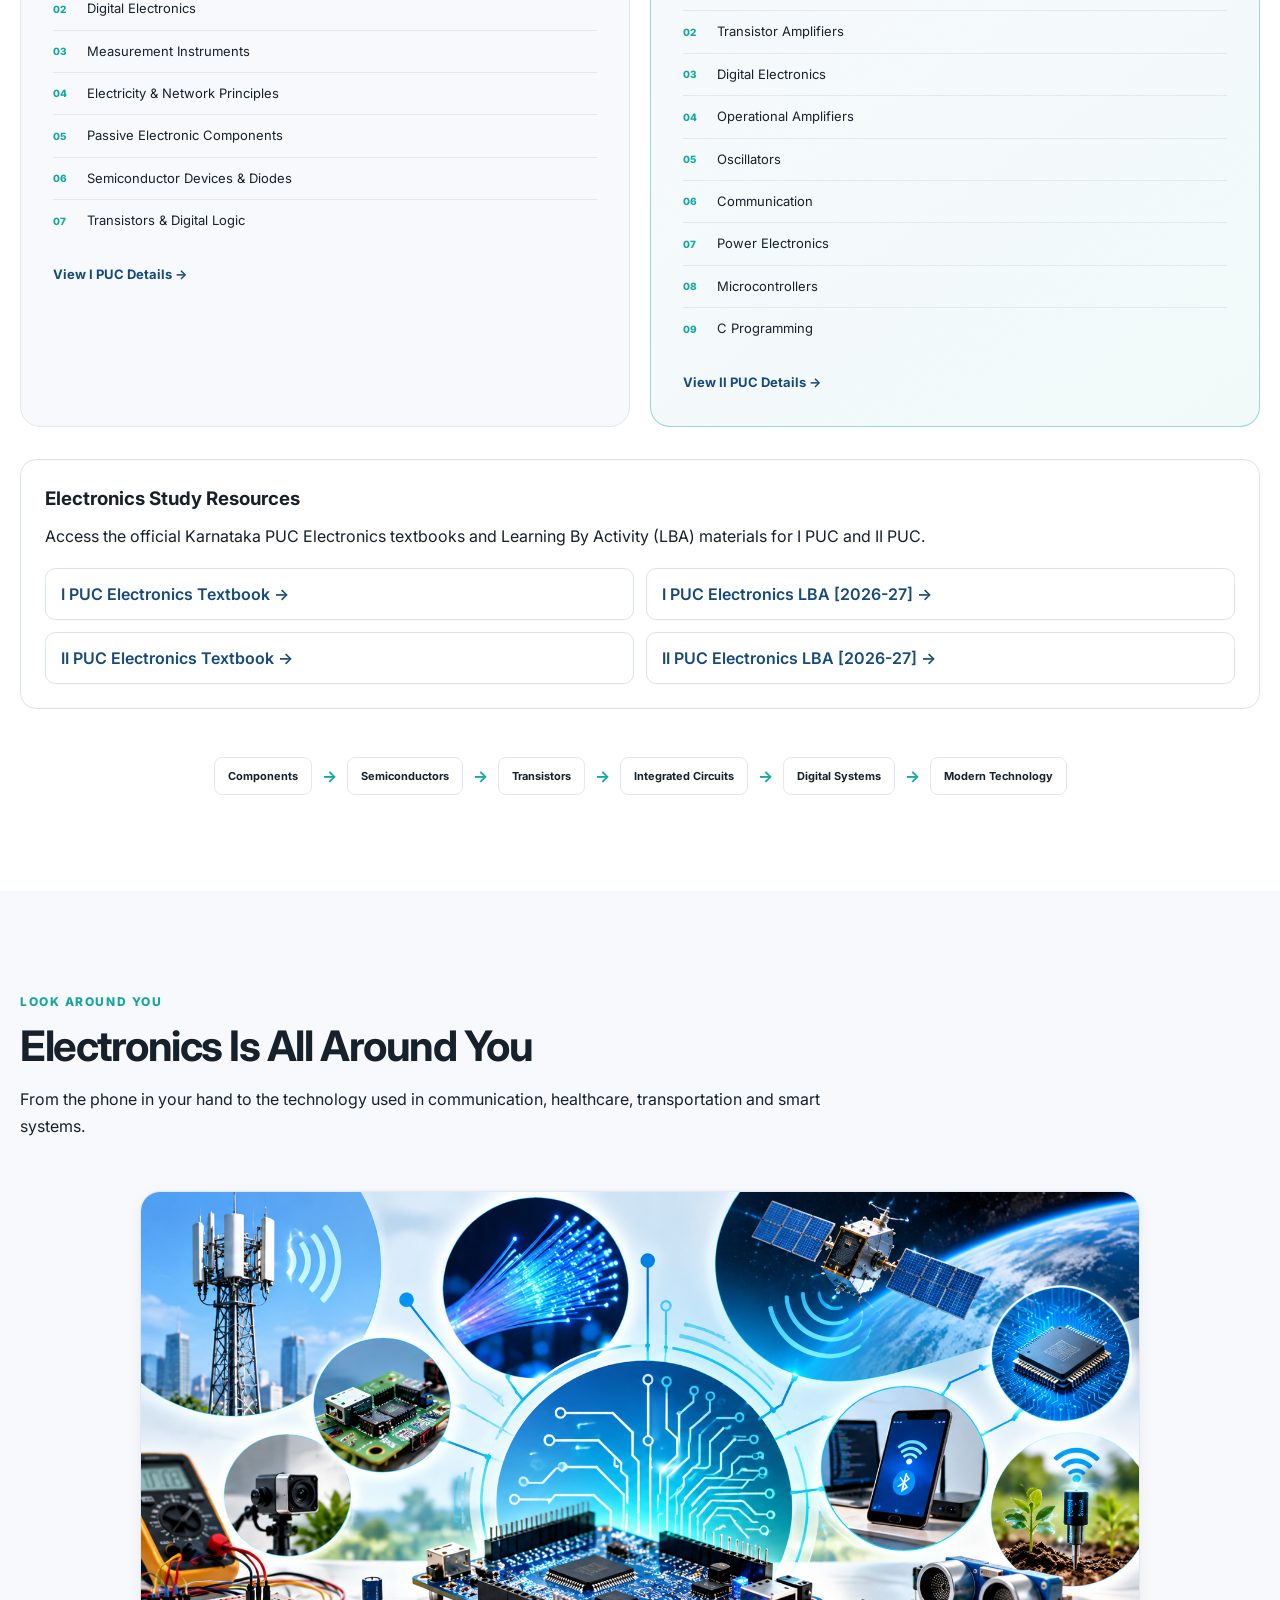
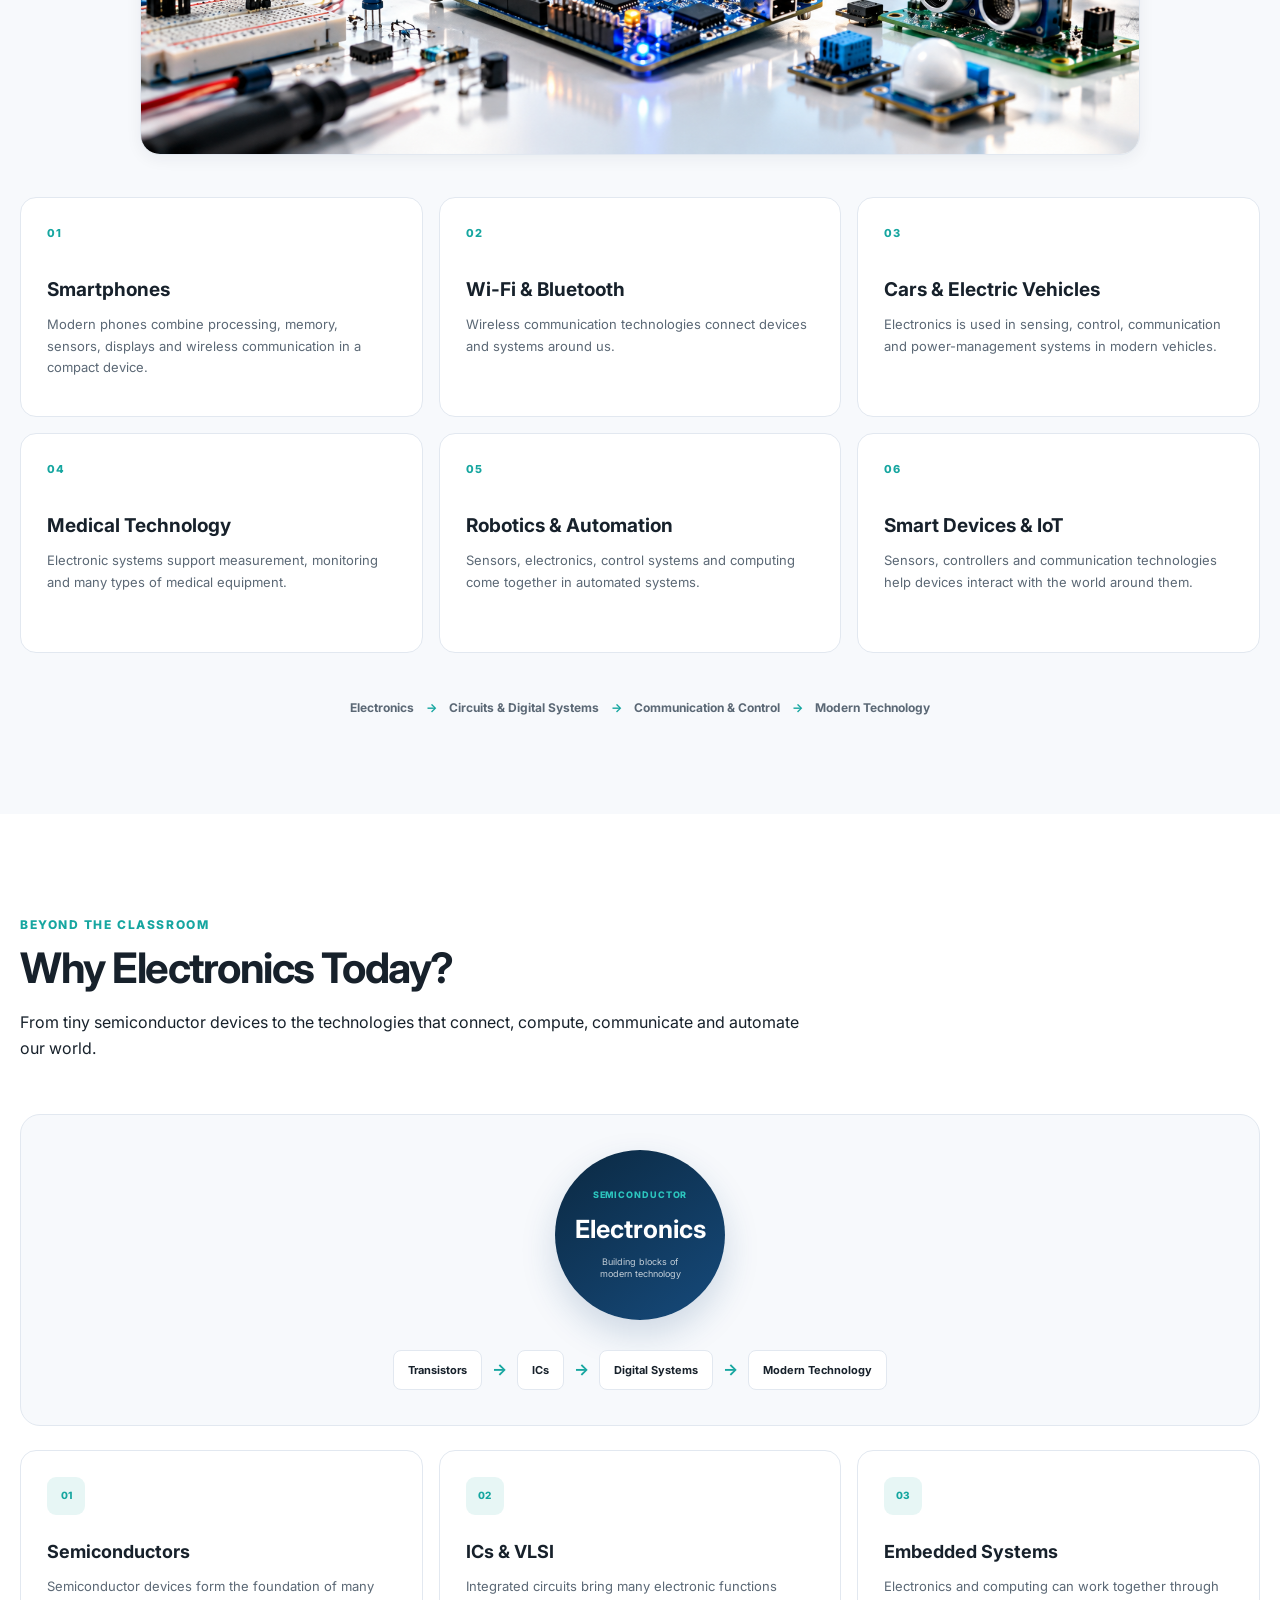
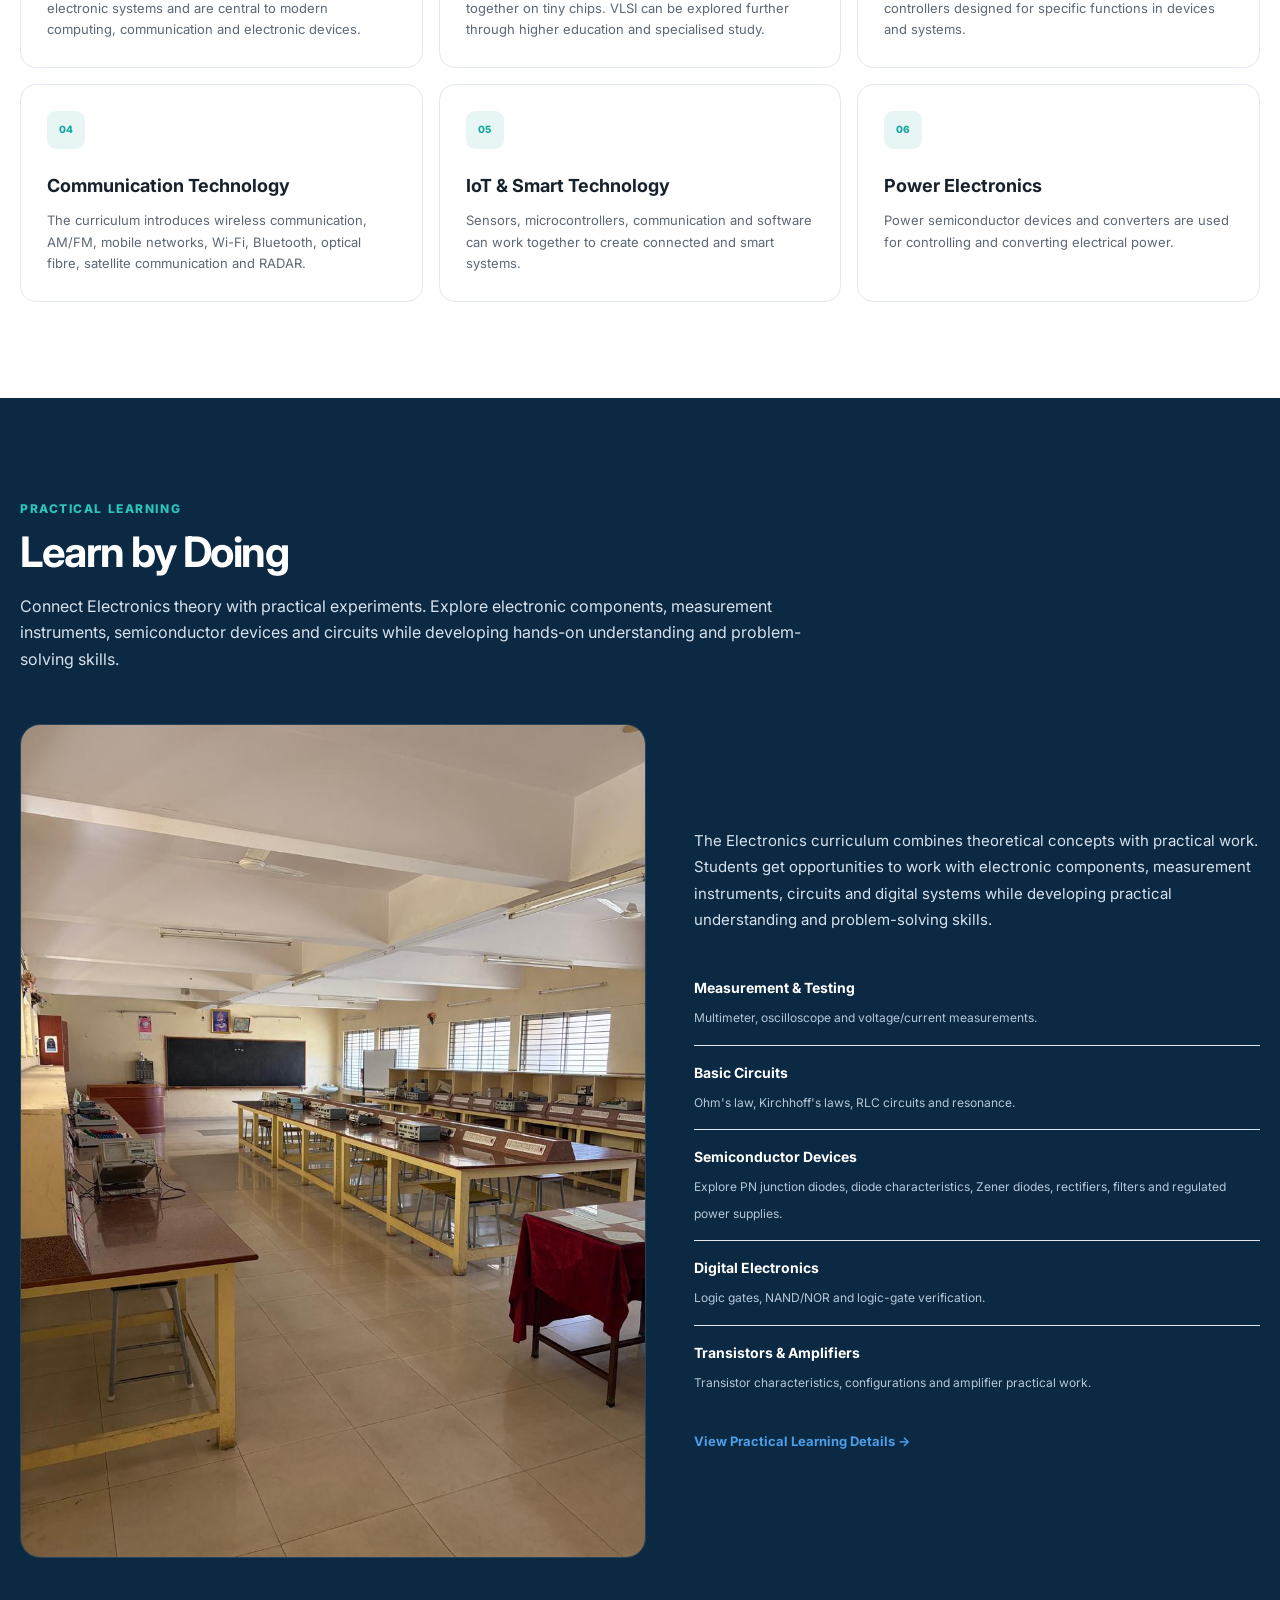
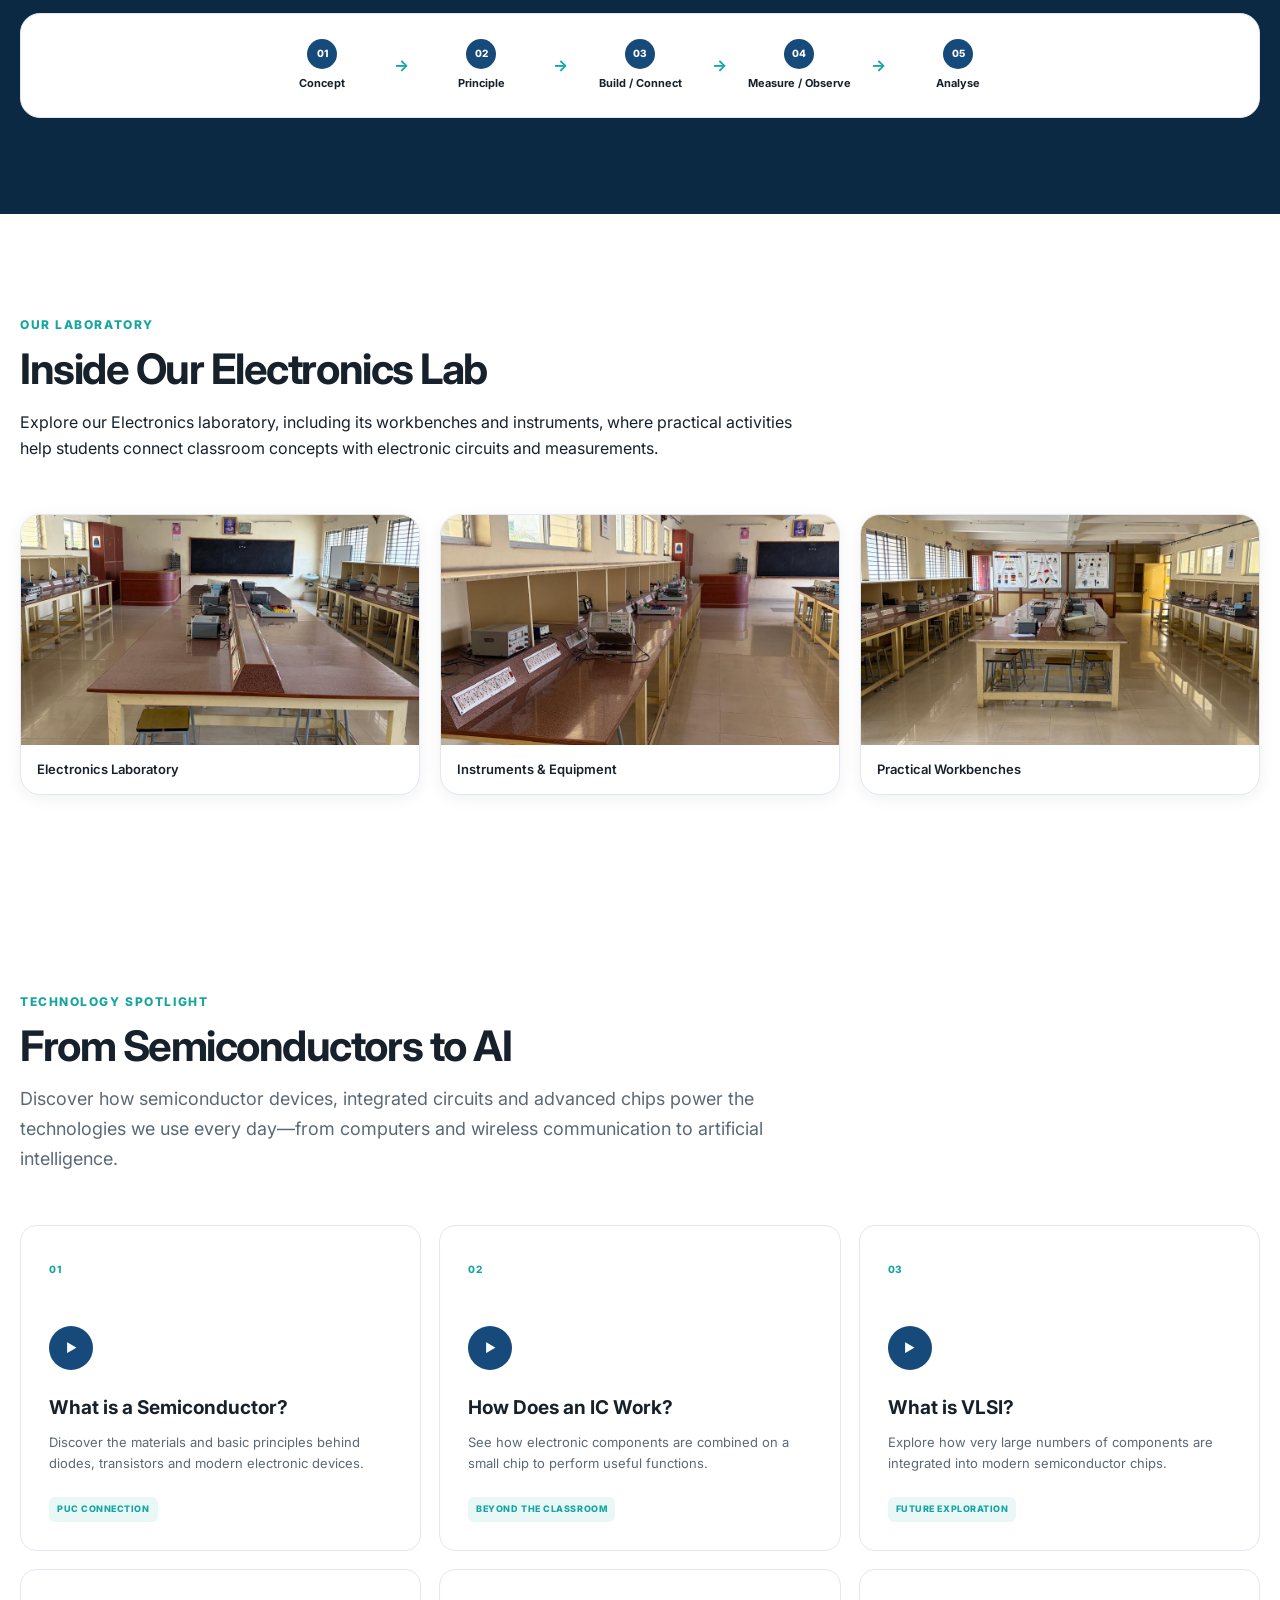
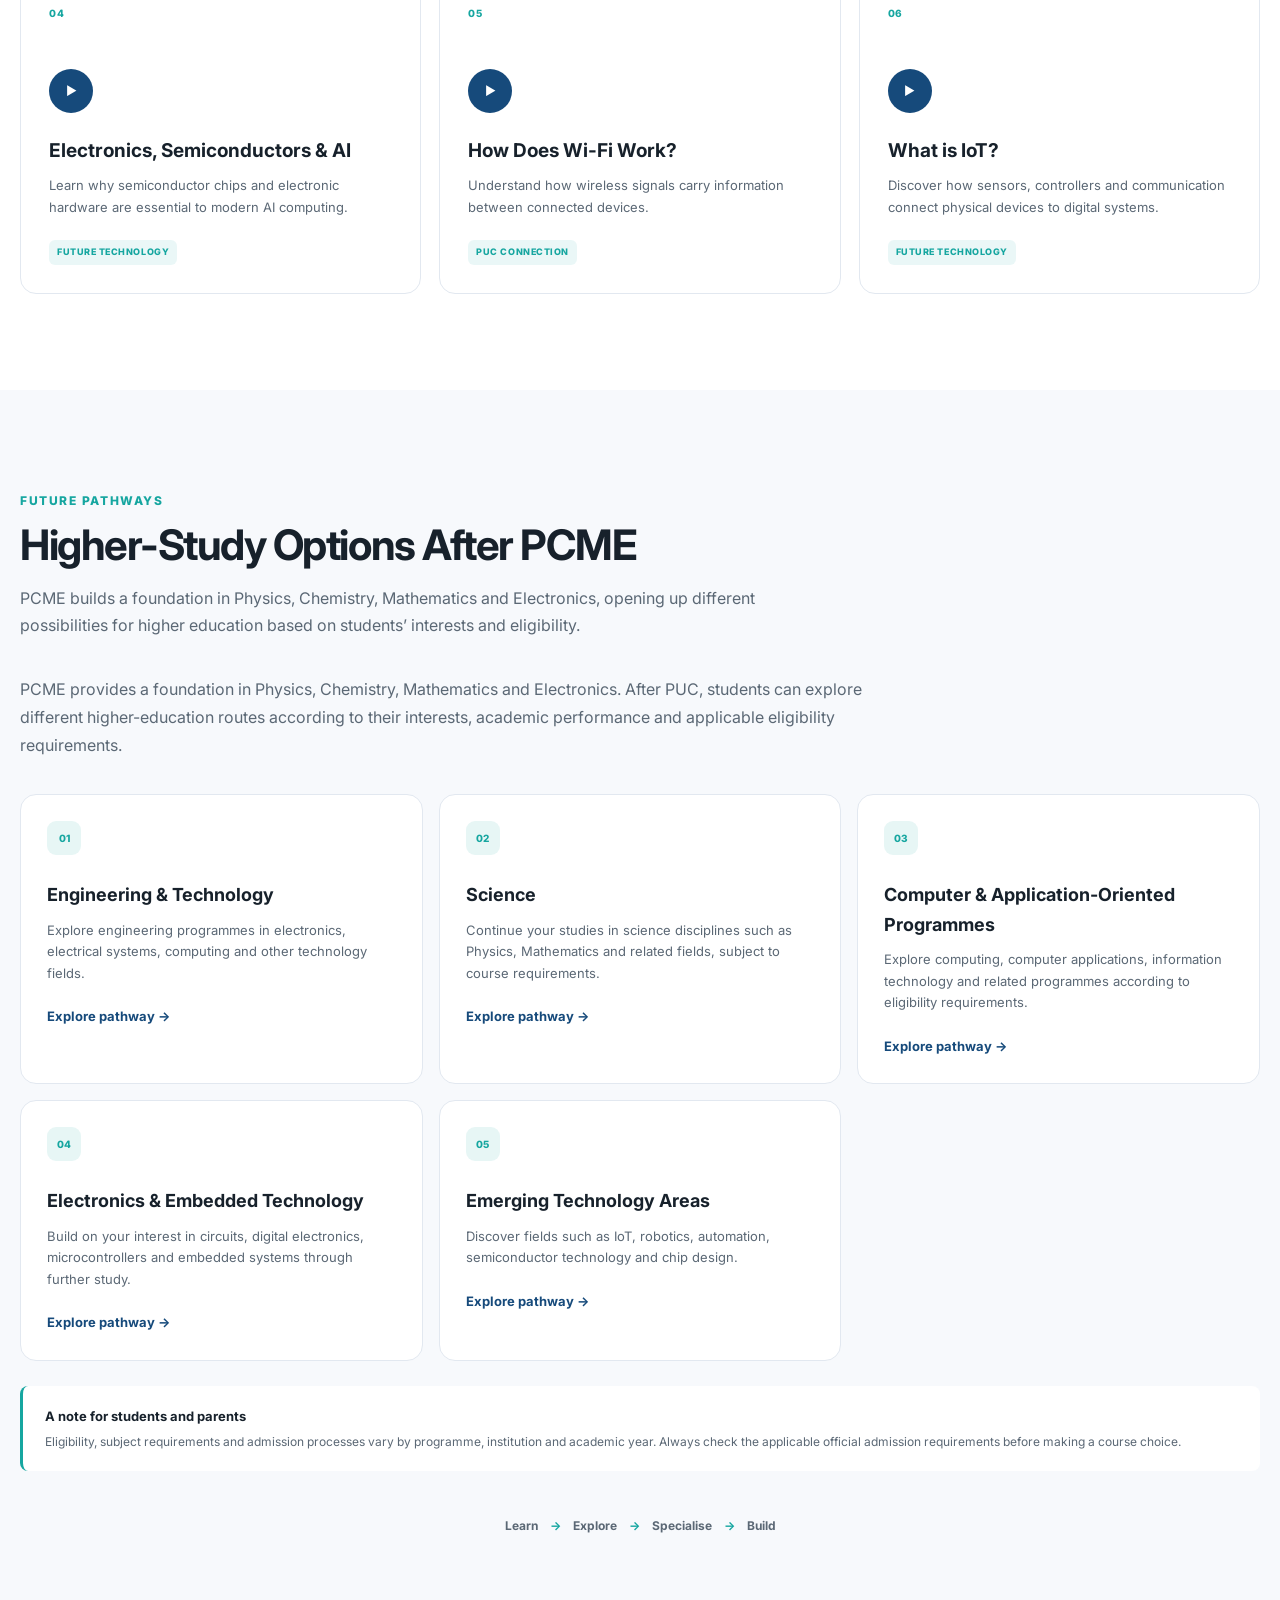
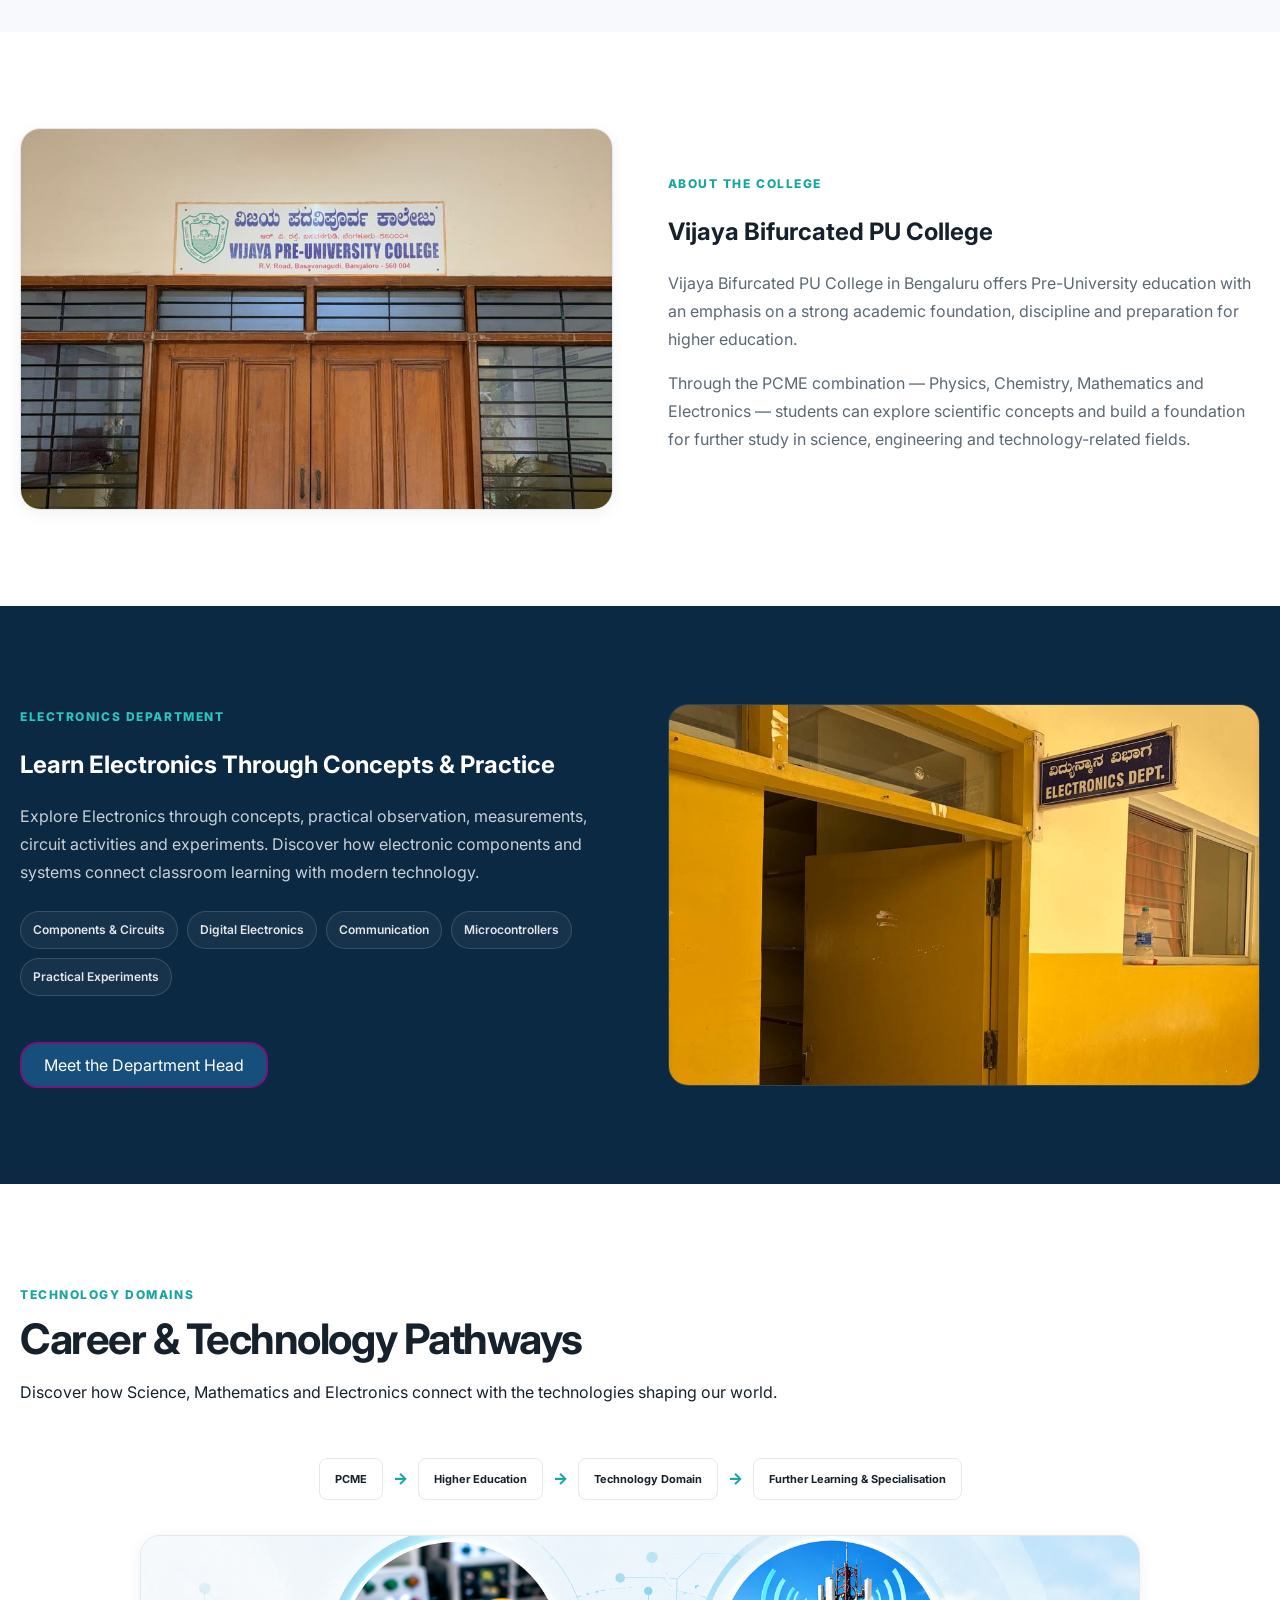
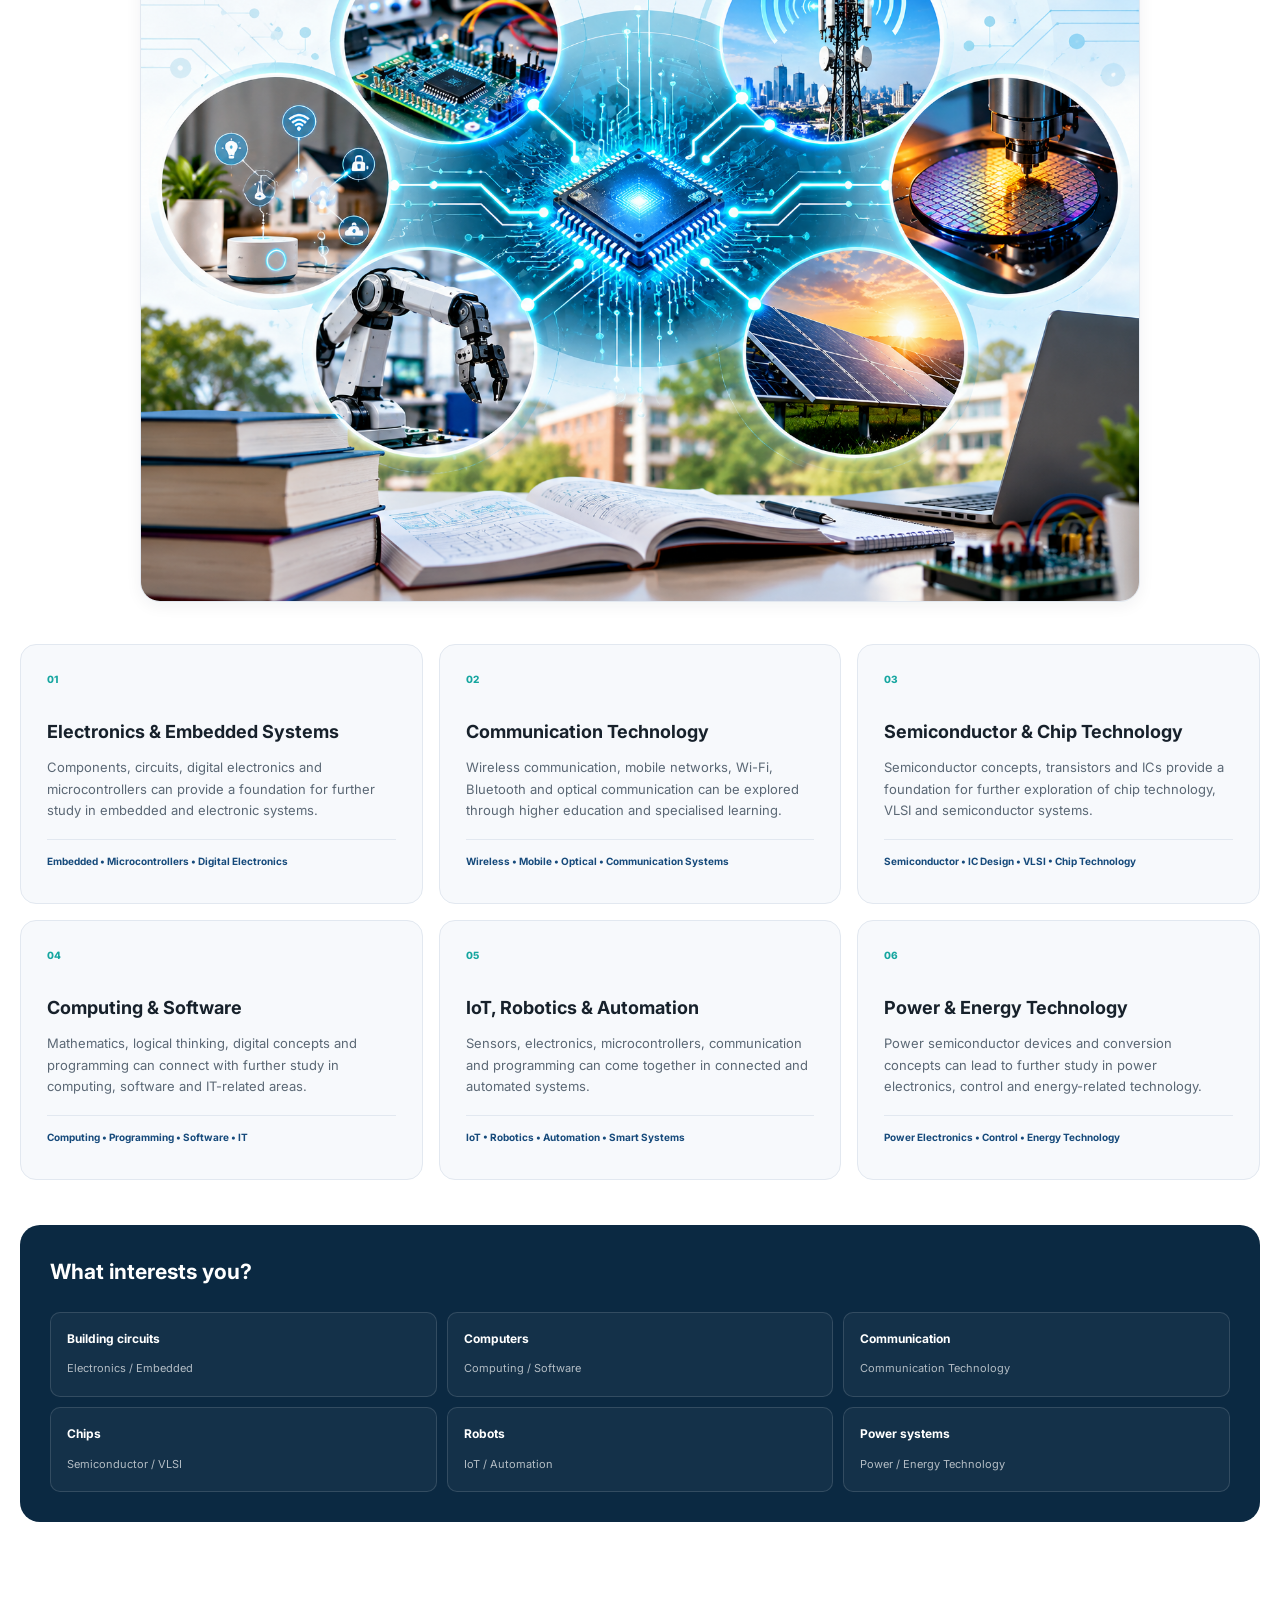
==== commit ff70b8b0: "Improve official college website & footer link" ====
--- a/index.html
+++ b/index.html
@@ -5,11 +5,14 @@
 
 <meta name="viewport"
       content="width=device-width, initial-scale=1.0">
+<link rel="icon" type="image/x-icon" href="favicon.ico">
+<link rel="icon" type="image/png" sizes="16x16" href="favicon-16x16.png">
+<link rel="icon" type="image/png" sizes="32x32" href="favicon-32x32.png">
 
 <title>PCME Science | PUC Electronics | Vijaya Bifurcated PU College, Bengaluru</title>
 
 <meta name="description"
-      content="Explore PCME Science at Vijaya Bifurcated PU College, Bengaluru — Physics, Chemistry, Mathematics and Electronics. Learn Electronics, practical skills, higher-study pathways and technology careers.">
+      content="Explore PCME Science at Vijaya Bifurcated PU College, Bengaluru. Learn about the Physics, Chemistry, Mathematics and Electronics combination, PUC Electronics syllabus, practical learning and higher-study options.">
 
 <meta name="keywords"
       content="PCME, PCME Science, PUC Science, PUC Electronics, Electronics in PUC, PCME combination, PCME Bangalore, PCME Bengaluru, PUC Science Bangalore, PUC Science Bengaluru, Electronics PU College Bangalore, Electronics PU College Bengaluru, Vijaya Bifurcated PU College, Electronics subject, Science combination, Electronics higher studies">
@@ -97,7 +100,7 @@
 <body>
 <header class="site-header" id="site-header">
 <div class="container header-inner">
-<a aria-label="Vijaya Bifurcated PU College home" class="brand" href="#home">
+<a aria-label="Vijaya Bifurcated PU College home" class="brand" href="https://vijayapurv.org.in/" target="_blank" rel="noopener noreferrer" aria-label="Visit the official Vijaya Bifurcated PU College website">
 <div class="brand-mark">
                  <img src="assets/images/vbpu-emblem.png"
          alt="Vijaya Bifurcated PU College emblem">
@@ -158,7 +161,7 @@
                         PRE-UNIVERSITY EDUCATION
                     </div>
 <h1>
-                         PCME Science – Physics, Chemistry, Mathematics &amp; Electronics
+                         PCME Science  Vijaya Bifurcated PU College, Bengaluru
                     </h1>
 <p class="hero-subjects">
                         Physics <span>|</span>
@@ -171,9 +174,9 @@
                         <span>Wider Opportunities.</span>
 </h2>
 <p class="hero-description">
-                         Explore Electronics through the PCME Science combination,
-    understand modern technology and build a strong foundation
-    for higher studies and technology careers.
+                        Explore Science. Discover Electronics. Build Your Future.<br/>
+Interested in circuits, semiconductors and modern technology? Explore the PCME combination,
+practical Electronics learning and opportunities for higher studies.
                     </p>
 <div class="hero-buttons">
 <a class="btn btn-primary" href="#about-pcme">
@@ -181,6 +184,9 @@
                         </a>
 <a class="btn btn-secondary" href="#enquire">
                             Enquire Now
+                        </a>
+<a class="btn btn-secondary" href="https://vijayapurv.org.in/adm2.html"  target="_blank">
+                            Apply for Admission
                         </a>
 </div>
 <div class="hero-note">
@@ -279,7 +285,7 @@
                                 Physics
                             </h3>
 <p>
-                                Understand physical principles, energy, waves and the behaviour of the physical world.
+                                Understand energy, electricity, waves and the physical principles that explain the world around us.
                             </p>
 <div class="subject-tags">
 <span>Electricity</span>
@@ -299,12 +305,12 @@
                                 Chemistry
                             </h3>
 <p>
-                                Understand matter, materials and the scientific processes behind them.
+                                Explore matter, materials and the chemical processes that shape everyday life and technology.
                             </p>
 <div class="subject-tags">
 <span>Matter</span>
 <span>Materials</span>
-<span>Processes</span>
+<span>Chemical Processes</span>
 </div>
 </div>
 </article>
@@ -318,11 +324,11 @@
                                 Mathematics
                             </h3>
 <p>
-                                Develop logical, analytical and problem-solving skills.
+                                Develop logical reasoning, analytical thinking and problem-solving skills.
                             </p>
 <div class="subject-tags">
 <span>Problem Solving</span>
-<span>Reasoning</span>
+<span>Logic</span>
 <span>Analysis</span>
 </div>
 </div>
@@ -337,12 +343,12 @@
                                 Electronics
                             </h3>
 <p>
-                                Explore components, circuits, digital systems and the technology behind modern devices.
+                                Discover electronic components, semiconductor devices, circuits and digital systems.
                             </p>
 <div class="subject-tags">
-<span>Components</span>
+<span>Semiconductors</span>
 <span>Circuits</span>
-<span>Digital</span>
+<span>Digital Systems</span>
 <span>Communication</span>
 </div>
 </div>
@@ -397,12 +403,11 @@
                             01
                         </div>
 <h3>
-                            Strong Science Foundation
+                            A Strong Science Foundation
                         </h3>
 <p>
-                            Physics, Chemistry and Mathematics provide a
-                            foundation for scientific concepts, mathematical
-                            reasoning and analytical thinking.
+                            Build understanding through Physics, Chemistry and Mathematics, 
+                            supported by scientific reasoning and analytical skills.
                         </p>
 </article>
 <article class="feature-card feature-card-accent">
@@ -410,12 +415,11 @@
                             02
                         </div>
 <h3>
-                            Learn Electronics
+                            Discover Semiconductors
                         </h3>
 <p>
-                            Progress from electronic components and circuits
-                            to digital electronics, communication and
-                            practical electronics.
+                            Learn how semiconductor devices, diodes, 
+                            transistors and integrated circuits form the foundation of modern electronics.
                         </p>
 </article>
 <article class="feature-card">
@@ -423,13 +427,11 @@
                             03
                         </div>
 <h3>
-                            Learn by Doing
+                            Connect Theory with Practice
                         </h3>
 <p>
-                            Connect concepts with practical work such as
-                            Ohm's law, measurements, semiconductor
-                            experiments, rectifiers, logic gates and
-                            resonance.
+                            Explore electronic components, 
+                            measurements, circuits, rectifiers and logic gates through practical learning.
                         </p>
 </article>
 <article class="feature-card">
@@ -437,60 +439,13 @@
                             04
                         </div>
 <h3>
-                            Explore Technology
+                            Explore Emerging Technology
                         </h3>
 <p>
-                            Discover FETs, transistors, amplifiers, digital
-                            systems, op-amps, oscillators, communication,
-                            power electronics and microcontrollers.
+                            Discover how electronics connects with processors, 
+                            communication systems, embedded technology, IoT and AI hardware.
                         </p>
 </article>
-</div>
-<!-- Learning Progression -->
-<div class="learning-path">
-<div class="learning-path-header">
-<div>
-<div class="section-kicker">
-                                FROM FOUNDATION TO EXPLORATION
-                            </div>
-<h3>
-                                The PCME Learning Journey
-                            </h3>
-</div>
-</div>
-<div class="path-flow">
-<div class="path-step">
-<span class="path-dot">1</span>
-<strong>PCME</strong>
-<small>
-                                Science + Mathematics + Electronics
-                            </small>
-</div>
-<div class="path-arrow">→</div>
-<div class="path-step">
-<span class="path-dot">2</span>
-<strong>I PUC</strong>
-<small>
-                                Components • Circuits • Digital
-                            </small>
-</div>
-<div class="path-arrow">→</div>
-<div class="path-step">
-<span class="path-dot">3</span>
-<strong>II PUC</strong>
-<small>
-                                Communication • Power • Microcontrollers
-                            </small>
-</div>
-<div class="path-arrow">→</div>
-<div class="path-step">
-<span class="path-dot">4</span>
-<strong>Higher Studies</strong>
-<small>
-                                Explore • Specialise • Build
-                            </small>
-</div>
-</div>
 </div>
 <!-- Student Fit -->
 <div class="student-fit">
@@ -503,14 +458,10 @@
                         </h3>
 </div>
 <div class="interest-list">
-<span>Understanding how things work</span>
 <span>Science and Mathematics</span>
-<span>Computers and technology</span>
-<span>Circuits and electronic devices</span>
-<span>Practical experiments</span>
-<span>Logical problem-solving</span>
-<span>Building and testing</span>
-<span>Emerging technologies</span>
+<span>Semiconductors and electronic devices</span>
+<span>Circuits and practical experiments</span>
+<span>Computers and emerging technologies</span>
 </div>
 </div>
 </div>
@@ -523,19 +474,17 @@
                 EXPLORE ELECTRONICS
             </div>
 <h2>
-                What Will You Learn in Electronics?
+                From Semiconductors to Smart Technology
             </h2>
 <p>
-                From electronic components and circuits to digital systems,
-                communication, microcontrollers and programming.
+                Understand the electronic devices and circuits behind modern technology—from semiconductor
+                components and transistors to integrated circuits, communication systems and microcontrollers.
             </p>
 </div>
 <div class="learning-intro">
 <p>
-                The Electronics curriculum progresses from fundamental
-                concepts and practical measurements in I PUC to more
-                advanced topics in II PUC, giving students a structured
-                introduction to electronic systems and technology.
+                The I PUC curriculum builds the foundation, while II PUC introduces more advanced 
+                electronic circuits, systems and applications.
             </p>
 </div>
 <div class="section-image section-image-wide">
@@ -562,8 +511,8 @@
                     Build the Foundation
                 </h3>
 <p>
-                    Begin with the basic concepts, components, measurements,
-                    circuits, semiconductors and digital electronics.
+                    Begin with electronic components, electrical measurements and circuits, then explore 
+                    semiconductor devices, diodes, transistors and digital electronics.
                 </p>
 <ul class="topic-list">
 <li>
@@ -587,13 +536,13 @@
                         Passive Electronic Components
                     </li>
 <li>
-<span>06</span>
-                        Semiconductors &amp; Diodes
-                    </li>
+    <span>06</span>
+    Semiconductor Devices &amp; Diodes
+</li>
 <li>
-<span>07</span>
-                        Transistors &amp; Digital Logic
-                    </li>
+    <span>07</span>
+    Transistors &amp; Digital Logic
+</li>
 </ul>
 <button class="text-button modal-trigger" data-modal="ipuc-modal">
 
@@ -615,9 +564,9 @@
                     Explore Advanced Electronics
                 </h3>
 <p>
-                    Progress towards amplifiers, digital systems,
-                    communication, power electronics, microcontrollers
-                    and programming.
+                    Explore how transistors and electronic circuits are used in amplifiers, 
+                    oscillators, communication systems, power electronics and microcontrollers, 
+                    with an introduction to C programming.
                 </p>
 <ul class="topic-list">
 <li>
@@ -664,30 +613,54 @@
                 </button>
 </article>
 </div>
+<!-- Electronics Study Resources -->
+<div class="study-resources">
+    <div class="study-resources-heading">
+        <h3>Electronics Study Resources</h3>
+        <p>
+            Access the official Karnataka PUC Electronics textbooks
+            and Learning By Activity (LBA) materials for I PUC and II PUC.
+        </p>
+    </div>
+
+    <div class="study-resources-links">
+        <a href="https://pue.karnataka.gov.in/storage/pdf-files/41-I%20PUC%20Electronics%20Textbook.pdf"
+           target="_blank"
+           rel="noopener noreferrer">
+            I PUC Electronics Textbook →
+        </a>
+
+        <a href="https://dpue-pragathi.karnataka.gov.in/LBA/LBA/40%20ELECTRONICS%20IPUC.pdf"
+           target="_blank"
+           rel="noopener noreferrer">
+            I PUC Electronics LBA [2026-27] →
+        </a>
+
+        <a href="https://pue.karnataka.gov.in/storage/pdf-files/100-2%20PUC%20Electronics%20TB.pdf"
+           target="_blank"
+           rel="noopener noreferrer">
+            II PUC Electronics Textbook →
+        </a>
+
+        <a href="https://dpue-pragathi.karnataka.gov.in/LBA/LBA/40%20ELECTTRONICS%20II%20PUC.pdf"
+           target="_blank"
+           rel="noopener noreferrer">
+            II PUC Electronics LBA [2026-27] →
+        </a>
+    </div>
+</div>
 <div class="electronics-chain">
-<div class="chain-item">
-                Components
-            </div>
-<span>→</span>
-<div class="chain-item">
-                Circuits
-            </div>
-<span>→</span>
-<div class="chain-item">
-                Semiconductors
-            </div>
-<span>→</span>
-<div class="chain-item">
-                Digital
-            </div>
-<span>→</span>
-<div class="chain-item">
-                Communication
-            </div>
-<span>→</span>
-<div class="chain-item">
-                Microcontrollers
-            </div>
+    <div class="chain-item">Components</div>
+    <span>→</span>
+    <div class="chain-item">Semiconductors</div>
+    <span>→</span>
+    <div class="chain-item">Transistors</div>
+    <span>→</span>
+    <div class="chain-item">Integrated Circuits</div>
+    <span>→</span>
+    <div class="chain-item">Digital Systems</div>
+    <span>→</span>
+    <div class="chain-item">Modern Technology</div>
 </div>
 </div>
 </section>
@@ -978,8 +951,9 @@
                 Learn by Doing
             </h2>
 <p>
-                Electronics becomes easier to understand when concepts are
-                connected with practical experiments.
+                Connect Electronics theory with practical experiments. Explore electronic components, 
+                measurement instruments, semiconductor devices and circuits while developing hands-on 
+                understanding and problem-solving skills.
             </p>
 </div>
 <div class="lab-layout">
@@ -1019,13 +993,13 @@
                         </span>
 </div>
 <div class="lab-item">
-<strong>
-                            Semiconductors
-                        </strong>
-<span>
-                            PN junction diode, diode characteristics,
-                            Zener, rectifiers, filters and regulated supplies.
-                        </span>
+    <strong>
+        Semiconductor Devices
+    </strong>
+    <span>
+        Explore PN junction diodes, diode characteristics,
+        Zener diodes, rectifiers, filters and regulated power supplies.
+    </span>
 </div>
 <div class="lab-item">
 <strong>
@@ -1100,8 +1074,9 @@
             </h2>
 
             <p>
-                A practical learning environment where students observe,
-                measure, build and test electronic circuits and systems.
+                Explore our Electronics laboratory, including its workbenches and instruments, 
+                where practical activities help students connect classroom concepts with electronic 
+                circuits and measurements.
             </p>
 
         </div>
@@ -1165,11 +1140,12 @@
                 TECHNOLOGY SPOTLIGHT
             </div>
 <h2>
-                Discover the Technology Behind Electronics
+                From Semiconductors to AI
             </h2>
 <p>
-                Short explanations that connect Electronics concepts
-                with the technologies shaping our everyday world.
+                Discover how semiconductor devices, integrated circuits and advanced chips power the 
+                technologies we use every day—from computers and wireless communication to artificial 
+                intelligence.
             </p>
 </div>
 <div class="spotlight-grid">
@@ -1182,8 +1158,8 @@
                     What is a Semiconductor?
                 </h3>
 <p>
-                    Understand the basic idea behind the materials
-                    used in modern electronic devices.
+                    Discover the materials and basic principles behind diodes, transistors and modern 
+                    electronic devices.
                 </p>
 <span class="spotlight-tag">
                     PUC CONNECTION
@@ -1198,8 +1174,7 @@
                     How Does an IC Work?
                 </h3>
 <p>
-                    Explore how many electronic functions can be
-                    integrated into a small chip.
+                    See how electronic components are combined on a small chip to perform useful functions.
                 </p>
 <span class="spotlight-tag">
                     BEYOND THE CLASSROOM
@@ -1214,67 +1189,64 @@
                     What is VLSI?
                 </h3>
 <p>
-                    Discover how large numbers of electronic components
-                    can be integrated into semiconductor chips.
+                    Explore how very large numbers of components are integrated into modern semiconductor chips.
                 </p>
 <span class="spotlight-tag">
                     FUTURE EXPLORATION
                 </span>
 </article>
+<article class="spotlight-card modal-trigger" data-modal="india-semiconductor-modal">
+
+    <span class="spotlight-number">04</span>
+
+    <div class="spotlight-play">
+        ▶
+    </div>
+
+    <h3>
+        Electronics, Semiconductors &amp; AI
+    </h3>
+
+    <p>
+        Learn why semiconductor chips and electronic hardware are essential to modern AI computing.
+    </p>
+
+    <span class="spotlight-tag">
+        FUTURE TECHNOLOGY
+    </span>
+
+</article>
 <article class="spotlight-card modal-trigger" data-modal="wifi-modal">
-<span class="spotlight-number">04</span>
-<div class="spotlight-play">
-                    ▶
-                </div>
-<h3>
-                    How Does Wi-Fi Work?
-                </h3>
-<p>
-                    See how wireless communication allows devices
-                    to exchange information.
-                </p>
-<span class="spotlight-tag">
-                    PUC CONNECTION
-                </span>
-</article>
-<article class="spotlight-card modal-trigger" data-modal="iot-modal">
 <span class="spotlight-number">05</span>
 <div class="spotlight-play">
                     ▶
                 </div>
 <h3>
+                    How Does Wi-Fi Work?
+                </h3>
+<p>
+                    Understand how wireless signals carry information between connected devices.
+                </p>
+<span class="spotlight-tag">
+                    PUC CONNECTION
+                </span>
+</article>
+<article class="spotlight-card modal-trigger" data-modal="iot-modal">
+<span class="spotlight-number">06</span>
+<div class="spotlight-play">
+                    ▶
+                </div>
+<h3>
                     What is IoT?
                 </h3>
 <p>
-                    Explore how sensors, controllers, communication
-                    and software can create connected systems.
+                    Discover how sensors, controllers and communication connect physical devices to digital systems.
                 </p>
 <span class="spotlight-tag">
                     FUTURE TECHNOLOGY
                 </span>
 </article>
-<article class="spotlight-card modal-trigger" data-modal="india-semiconductor-modal">
-
-    <span class="spotlight-number">06</span>
-
-    <div class="spotlight-play">
-        ▶
-    </div>
-
-    <h3>
-        Electronics, Semiconductors &amp; AI
-    </h3>
-
-    <p>
-        Explore how electronic hardware, semiconductor technology
-        and modern computing come together in the age of AI.
-    </p>
-
-    <span class="spotlight-tag">
-        FUTURE TECHNOLOGY
-    </span>
-
-</article>
+
 </div>
 </div>
 </section>
@@ -1289,8 +1261,8 @@
                 Higher-Study Options After PCME
             </h2>
 <p>
-                Build on your foundation in Science, Mathematics and
-                Electronics through different higher-education pathways.
+                PCME builds a foundation in Physics, Chemistry, Mathematics and Electronics, opening up 
+                different possibilities for higher education based on students’ interests and eligibility.
             </p>
 </div>
 <div class="pathway-intro">
@@ -1309,9 +1281,8 @@
                     Engineering &amp; Technology
                 </h3>
 <p>
-                    Explore engineering and technology-oriented
-                    programmes related to electronics, electrical,
-                    computing and other technology areas.
+                    Explore engineering programmes in electronics, electrical systems, computing and 
+                    other technology fields.
                 </p>
 <button
     type="button"
@@ -1326,8 +1297,8 @@
                     Science
                 </h3>
 <p>
-                    Continue with science-oriented higher education
-                    in areas such as Physics, Electronics and Mathematics.
+                    Continue your studies in science disciplines such as Physics, Mathematics and related 
+                    fields, subject to course requirements.
                 </p>
 <button
     type="button"
@@ -1342,8 +1313,8 @@
                     Computer &amp; Application-Oriented Programmes
                 </h3>
 <p>
-                    Explore computing, computer applications, IT and
-                    related areas according to programme requirements.
+                    Explore computing, computer applications, information technology and related 
+                    programmes according to eligibility requirements.
                 </p>
 <button
     type="button"
@@ -1358,8 +1329,8 @@
                     Electronics &amp; Embedded Technology
                 </h3>
 <p>
-                    Build further knowledge in electronics, embedded
-                    systems, digital electronics and microcontrollers.
+                    Build on your interest in circuits, digital electronics, microcontrollers and 
+                    embedded systems through further study.
                 </p>
 <button
     type="button"
@@ -1374,8 +1345,7 @@
                     Emerging Technology Areas
                 </h3>
 <p>
-                    Explore areas such as IoT, robotics, automation,
-                    semiconductor technology and VLSI.
+                    Discover fields such as IoT, robotics, automation, semiconductor technology and chip design.
                 </p>
 <button
     type="button"
@@ -1438,17 +1408,17 @@
                 </h2>
 
                 <p>
-                    Vijaya Bifurcated PU College in Bengaluru provides a learning
-    environment for students pursuing Pre-University education,
-    with a focus on academic foundation, discipline and preparation
-    for higher education.
+                    Vijaya Bifurcated PU College in Bengaluru offers
+    Pre-University education with an emphasis on a strong
+    academic foundation, discipline and preparation for
+    higher education.
                 </p>
 
                 <p>
-                    The PCME combination gives students a foundation in
-                    Physics, Chemistry, Mathematics and Electronics,
-                    creating opportunities for further study in science,
-                    engineering and technology-related areas.
+                     Through the PCME combination — Physics, Chemistry,
+    Mathematics and Electronics — students can explore
+    scientific concepts and build a foundation for further
+    study in science, engineering and technology-related fields.
                 </p>
 
             </div>
@@ -1479,10 +1449,10 @@
                 </h2>
 
                 <p>
-                    The Electronics department connects PUC Electronics concepts
-    with practical observation, measurement, circuit work and
-    experimentation, helping students understand how electronic
-    systems are used in modern technology.
+                    Explore Electronics through concepts, practical
+    observation, measurements, circuit activities and
+    experiments. Discover how electronic components and
+    systems connect classroom learning with modern technology.
                 </p>
 
                 <div class="department-points">
@@ -1494,12 +1464,13 @@
                     <span>Practical Experiments</span>
 
                 </div>
-
-                <button
-                    class="text-button modal-trigger"
-                    data-modal="department-modal">
-                    Meet the Department Head →
-                </button>
+<button
+    type="button"
+    class="department-head-button modal-trigger"
+    data-modal="department-modal">
+
+    Meet the Department Head
+</button>
 
             </div>
 
@@ -1528,8 +1499,8 @@
                 Career &amp; Technology Pathways
             </h2>
 <p>
-                Explore how a foundation in Science, Mathematics and
-                Electronics can connect with different technology domains.
+                Discover how Science, Mathematics and Electronics connect with the technologies shaping 
+                our world.
             </p>
 </div>
 <div class="career-flow">
@@ -2065,8 +2036,9 @@
             How Does an IC Work?
         </h2>
 <p class="modal-lead">
-            An integrated circuit brings electronic components and
-            functions together on a small semiconductor chip.
+            An integrated circuit (IC) combines many electronic components within a small semiconductor 
+            chip to perform specific functions. ICs are used in computers, smartphones, communication 
+            devices and many other electronic systems.
         </p>
 <div class="video-placeholder">
     <video
@@ -2081,11 +2053,13 @@
     </video>
 </div>
 <div class="spotlight-explanation">
-<strong>PUC Connection</strong>
-<p>
-                ICs are introduced in the I PUC Electronics curriculum
-                as part of the introduction to electronics.
-            </p>
+    <strong>From Semiconductors to Integrated Circuits</strong>
+    <p>
+        Semiconductor technology makes it possible to fabricate
+        electronic components and connect them into integrated
+        circuits. These chips form the building blocks of modern
+        electronic and computing systems.
+    </p>
 </div>
 </div>
 </div>
@@ -2101,9 +2075,9 @@
             What is VLSI?
         </h2>
 <p class="modal-lead">
-            VLSI refers to the integration of a very large number
-            of electronic components and functions on semiconductor
-            integrated circuits.
+            Very Large-Scale Integration (VLSI) is the process of integrating a very large number of 
+            electronic components onto a single semiconductor chip. It enables the complex chips used 
+            in modern processors, memory and computing systems.
         </p>
 <div class="video-placeholder">
     <video
@@ -2118,12 +2092,13 @@
     </video>
 </div>
 <div class="spotlight-explanation">
-<strong>Beyond the PUC Curriculum</strong>
-<p>
-                VLSI can be explored in greater depth through
-                higher education and specialised study in electronics,
-                semiconductor and chip-design related areas.
-            </p>
+    <strong>Explore Beyond the PUC Curriculum</strong>
+    <p>
+        VLSI builds on semiconductor devices and integrated circuits.
+        Students can explore this field further through relevant
+        higher education and specialised study in semiconductor
+        technology, electronics and chip design.
+    </p>
 </div>
 </div>
 </div>
@@ -2149,68 +2124,65 @@
         </div>
 
         <h2>
-            Dr. Lakshminarayana
+            Dr. Lakshminarayana K G
         </h2>
 
         <p class="modal-lead">
             Head of the Department &nbsp;|&nbsp; Associate Professor
         </p>
 
-        <div class="hod-details">
-
-            <div class="hod-detail-item">
-                <strong>Qualifications</strong>
-                <span>
-                    M.Sc., M.Phil., Ph.D., MCA
-                </span>
-            </div>
-
-            <div class="hod-detail-item">
-                <strong>Experience</strong>
-                <span>
-                    27 Years
-                </span>
-            </div>
-
-            <div class="hod-detail-item">
-                <strong>Areas of Interest</strong>
-                <span>
-                    Electronics, Modern Electronics,
-                    Hardware &amp; Software Integration
-                </span>
-            </div>
-
-        </div>
-
-        <div class="spotlight-explanation">
-
-            <strong>Message to Students</strong>
-
-            <p>
-                Electronics is an evolving field with exciting
-                opportunities for students who are willing to understand
-                concepts deeply and develop practical skills.
-            </p>
-
-            <p>
-                As technology continues to advance, electronics remains
-                fundamental to the devices, systems and infrastructure
-                that power the digital world. Even with the rapid growth
-                of Artificial Intelligence, the underlying hardware and
-                electronic systems remain essential.
-            </p>
-
-            <p>
-                If you learn Electronics with curiosity, practical
-                understanding and the ability to connect hardware with
-                software, you can build a strong foundation for higher
-                studies and emerging technology careers. Explore,
-                experiment and keep learning — the opportunities are
-                there for those who develop the right skills.
-            </p>
-
-        </div>
-
+<div class="hod-details">
+
+    <div class="hod-detail-item">
+        <strong>Qualifications</strong>
+        <span>
+            M.Sc. (Gold Medal &amp; First Rank), M.Phil., Ph.D.,
+            NET Qualified, MCA
+        </span>
+    </div>
+
+    <div class="hod-detail-item">
+        <strong>Teaching Experience</strong>
+        <span>
+            26 Years
+        </span>
+    </div>
+
+    <div class="hod-detail-item">
+        <strong>Academic Interests</strong>
+        <span>
+            Electronics, Semiconductor Technology,
+            Hardware–Software Integration and Emerging Technologies
+        </span>
+    </div>
+
+</div>
+
+<div class="spotlight-explanation">
+
+    <strong>A Message to Students</strong>
+
+    <p>
+        Electronics is an exciting field that helps us understand
+        the technology around us — from everyday electronic devices
+        to semiconductors, computers and modern communication systems.
+    </p>
+
+    <p>
+        As Artificial Intelligence advances, electronic hardware,
+        integrated circuits and semiconductor technology continue
+        to play an essential role in the digital world.
+    </p>
+
+    <p>
+        My advice to students is to stay curious, understand the
+        fundamentals, experiment with practical circuits and keep
+        learning. A strong foundation in Electronics can help you
+        explore a wide range of higher-education and technology
+        pathways.
+    </p>
+
+</div>
     </div>
 
 </div>
@@ -2315,9 +2287,8 @@
         </h2>
 
         <p class="modal-lead">
-            Modern computing and Artificial Intelligence depend on
-            electronic hardware, semiconductor devices, processors,
-            memory and high-speed communication systems.
+            Artificial Intelligence depends on computing hardware built using semiconductor technology. 
+            Processors, memory and specialised chips perform the calculations that power modern AI systems.
         </p>
 
         <div class="video-placeholder">
@@ -2339,46 +2310,39 @@
 </div>
 
         <div class="spotlight-explanation">
+    <strong>Connection to the I PUC Curriculum</strong>
+    <p>
+        Explore intrinsic and extrinsic semiconductors, PN junctions,
+        diode characteristics and related electronic circuits.
+        These concepts help explain how semiconductor devices
+        control current and perform useful electronic functions.
+    </p>
+</div>
+
+        <div class="spotlight-explanation">
 
             <strong>
-                From Electronics to AI
+                From Semiconductors to AI
             </strong>
 
             <p>
-                Electronics provides the hardware foundation for modern
-                computing. Semiconductor devices are used to build
-                integrated circuits, processors and memory systems that
-                perform the computations required by today's digital
-                technologies.
-            </p>
-
-            <p>
-                Artificial Intelligence is therefore not only a software
-                concept. It also depends on physical electronic systems,
-                semiconductor technology, computing hardware and efficient
-                movement of data.
-            </p>
-
-        </div>
-
-        <div class="spotlight-explanation">
-
-            <strong>
-                Featured Technology Address
-            </strong>
-
-            <p>
+                Semiconductor devices are combined to create integrated circuits and processors. 
+                These chips perform calculations, store data and help run AI applications.
+
+                Electronics helps us understand the physical hardware behind digital technology—from 
+                individual semiconductor devices to the complex chips used in modern computing.
                 An official address discussing India's semiconductor
                 ecosystem, chip technology and the growing relationship
                 between semiconductor hardware and Artificial Intelligence.
             </p>
 
-            <button
-                type="button"
-                class="text-button"
-                onclick="window.open('https://www.pmindia.gov.in/en/news_updates/pms-speech-during-the-inauguration-of-semicon-india-2026/', '_blank')">
-                View Official Address →
-            </button>
+            <a
+    class="text-button"
+    href="https://www.pmindia.gov.in/en/news_updates/pms-speech-during-the-inauguration-of-semicon-india-2026/"
+    target="_blank"
+    rel="noopener noreferrer">
+    View Official Address →
+</a>
 
         </div>
 
@@ -2969,9 +2933,17 @@
 <div class="footer-main">
 <div class="footer-brand">
 <div class="brand-mark">
-                       <img src="assets/images/vbpu-emblem.png"
-         alt="Vijaya Bifurcated PU College emblem">
-                    </div>
+    <a
+        href="https://vijayapurv.org.in/"
+        target="_blank"
+        rel="noopener noreferrer"
+        aria-label="Visit the official Vijaya Bifurcated PU College website">
+
+        <img
+            src="assets/images/vbpu-emblem.png"
+            alt="Vijaya Bifurcated PU College emblem">
+    </a>
+</div>
 <div>
 <strong>
                             VIJAYA BIFURCATED PU COLLEGE
@@ -2980,6 +2952,12 @@
                             PCME • Physics, Chemistry, Mathematics &amp;
                             Electronics
                         </p>
+                        <a
+    href="https://vijayapurv.org.in/"
+    target="_blank"
+    rel="noopener noreferrer">
+    Visit: Official College Website
+</a>
 </div>
 </div>
 <p class="footer-tagline">
@@ -2991,6 +2969,9 @@
 <span>
                     © 2026 Vijaya Bifurcated PU College
                 </span>
+<span class="footer-credit">
+    Designed, Developed &amp; Maintained by the Department of Electronics
+</span>
 <a href="#home">
                     Back to Top ↑
                 </a>
--- a/css/style.css
+++ b/css/style.css
@@ -333,7 +333,7 @@
 
     background: transparent;
 
-    border-color: var(--border);
+    border-color: blueviolet;
 
 }
 
@@ -6079,3 +6079,115 @@
     display: block;
     margin-top: 10px;
 }
+
+/* Electronics Study Resources */
+.study-resources {
+    margin-top: 32px;
+    padding: 24px;
+    border: 1px solid var(--border-color, #dbe4ee);
+    border-radius: 16px;
+    background: var(--card-bg, #ffffff);
+}
+
+.study-resources-heading h3 {
+    margin: 0 0 8px;
+}
+
+.study-resources-heading p {
+    margin: 0 0 18px;
+    line-height: 1.7;
+}
+
+.study-resources-links {
+    display: grid;
+    grid-template-columns: repeat(2, minmax(0, 1fr));
+    gap: 12px;
+}
+
+.study-resources-links a {
+    display: block;
+    padding: 13px 15px;
+    border: 1px solid var(--border-color, #dbe4ee);
+    border-radius: 10px;
+    color: var(--primary, #164A7B);
+    text-decoration: none;
+    font-weight: 600;
+    line-height: 1.5;
+    transition: background 0.2s ease, border-color 0.2s ease;
+}
+
+.study-resources-links a:hover {
+    background: var(--surface, #f2f7fb);
+    border-color: var(--primary, #164A7B);
+}
+
+@media (max-width: 600px) {
+    .study-resources {
+        padding: 18px;
+    }
+
+    .study-resources-links {
+        grid-template-columns: 1fr;
+    }
+}
+
+.footer-credit {
+    font-size: 0.85rem;
+    opacity: 0.85;
+    text-align: center;
+}
+
+/* Department Head Button */
+.department-head-button {
+    display: inline-flex;
+    align-items: center;
+    justify-content: center;
+    gap: 12px;
+    margin-top: 18px;
+    padding: 13px 22px;
+    border: 2px solid #74167b;
+    border-radius: 18px;
+    background: #164f7b;
+    color: #ffffff;
+    font: inherit;
+    font-weight: 400;
+    line-height: 1;
+    cursor: pointer;
+    transition:
+        background 0.2s ease,
+        border-color 0.2s ease,
+        transform 0.2s ease,
+        box-shadow 0.2s ease;
+}
+
+.department-head-button:hover {
+    background: #370b42;
+    border-color: #3e0b42;
+    box-shadow: 0 4px 12px rgba(11, 41, 66, 0.18);
+    transform: translateY(-1px);
+}
+
+.department-head-button:focus-visible {
+    outline: 3px solid #16A6A0;
+    outline-offset: 3px;
+}
+
+.department-head-button span {
+    font-size: 1em;
+    transition: transform 0.2s ease;
+}
+
+.department-head-button:hover span {
+    transform: translateX(3px);
+}
+
+@media (prefers-reduced-motion: reduce) {
+    .department-head-button,
+    .department-head-button span {
+        transition: none;
+    }
+
+    .department-head-button:hover {
+        transform: none;
+    }
+}
